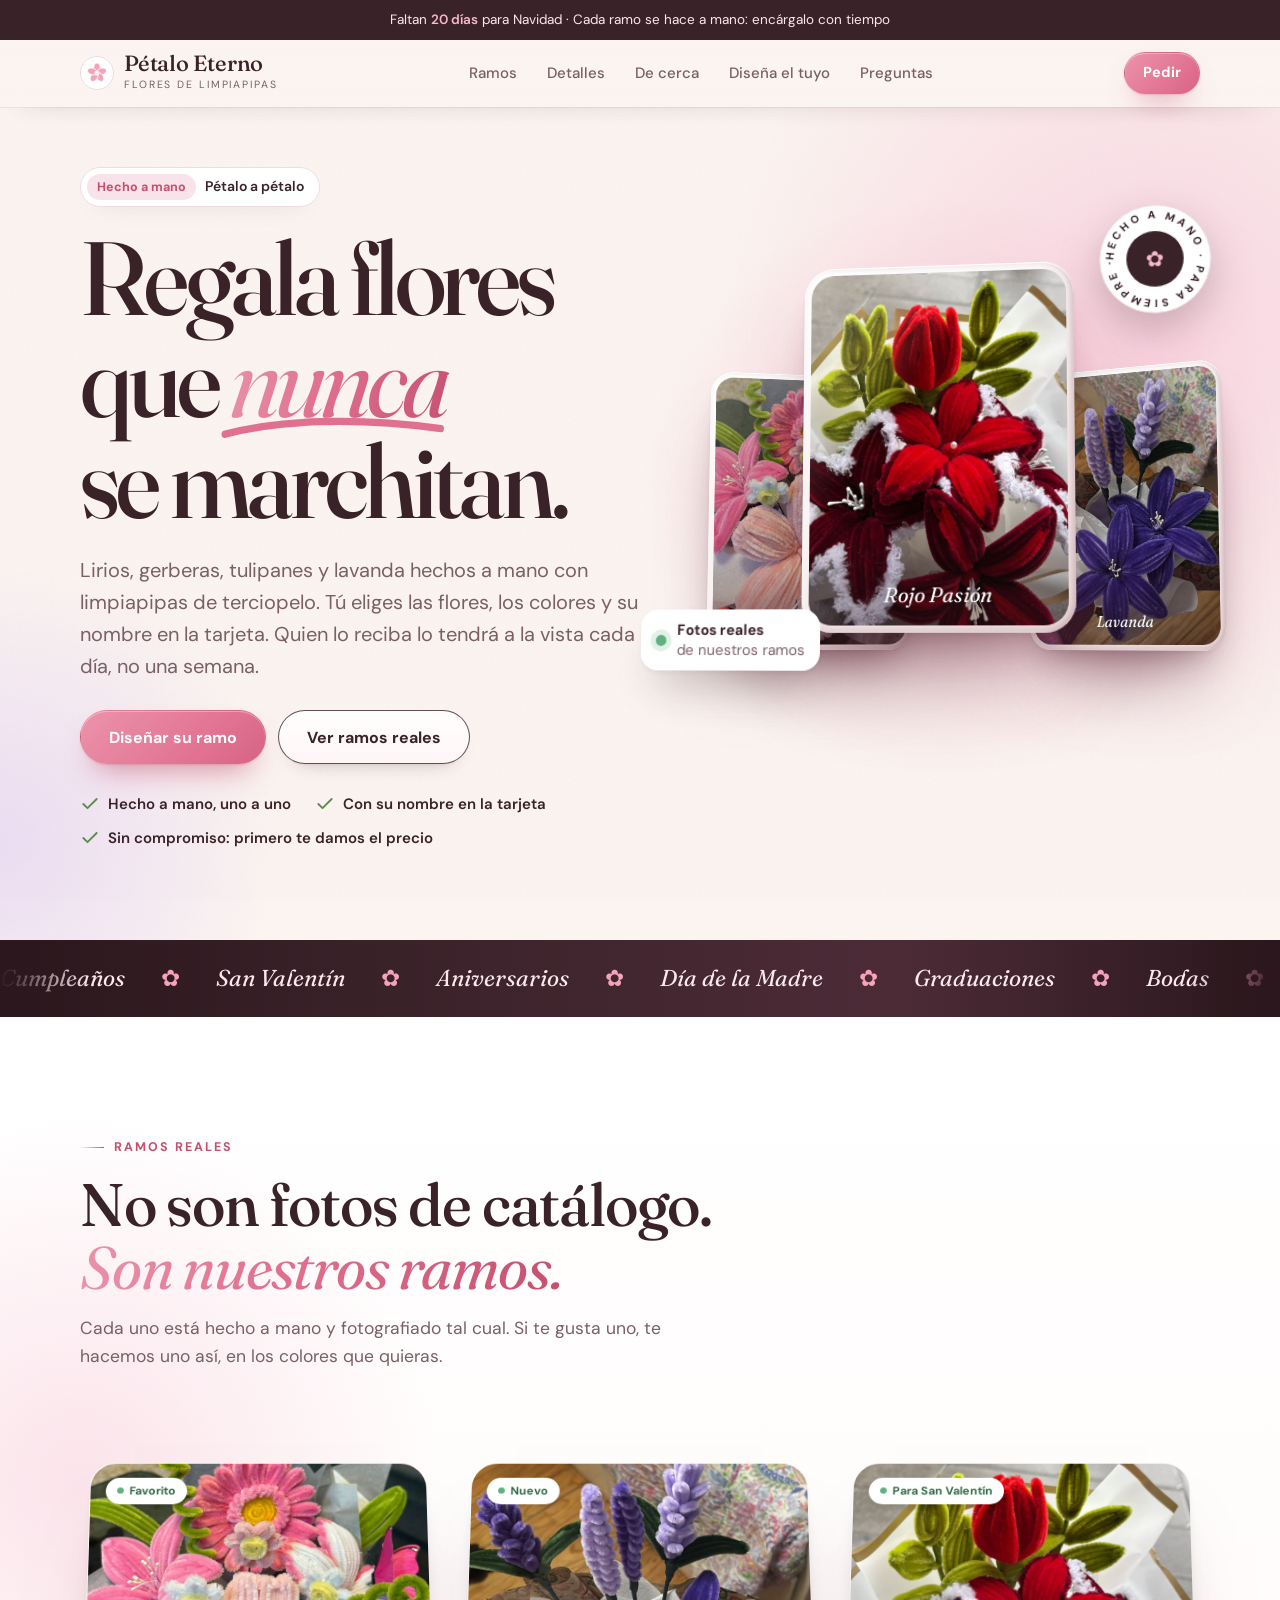
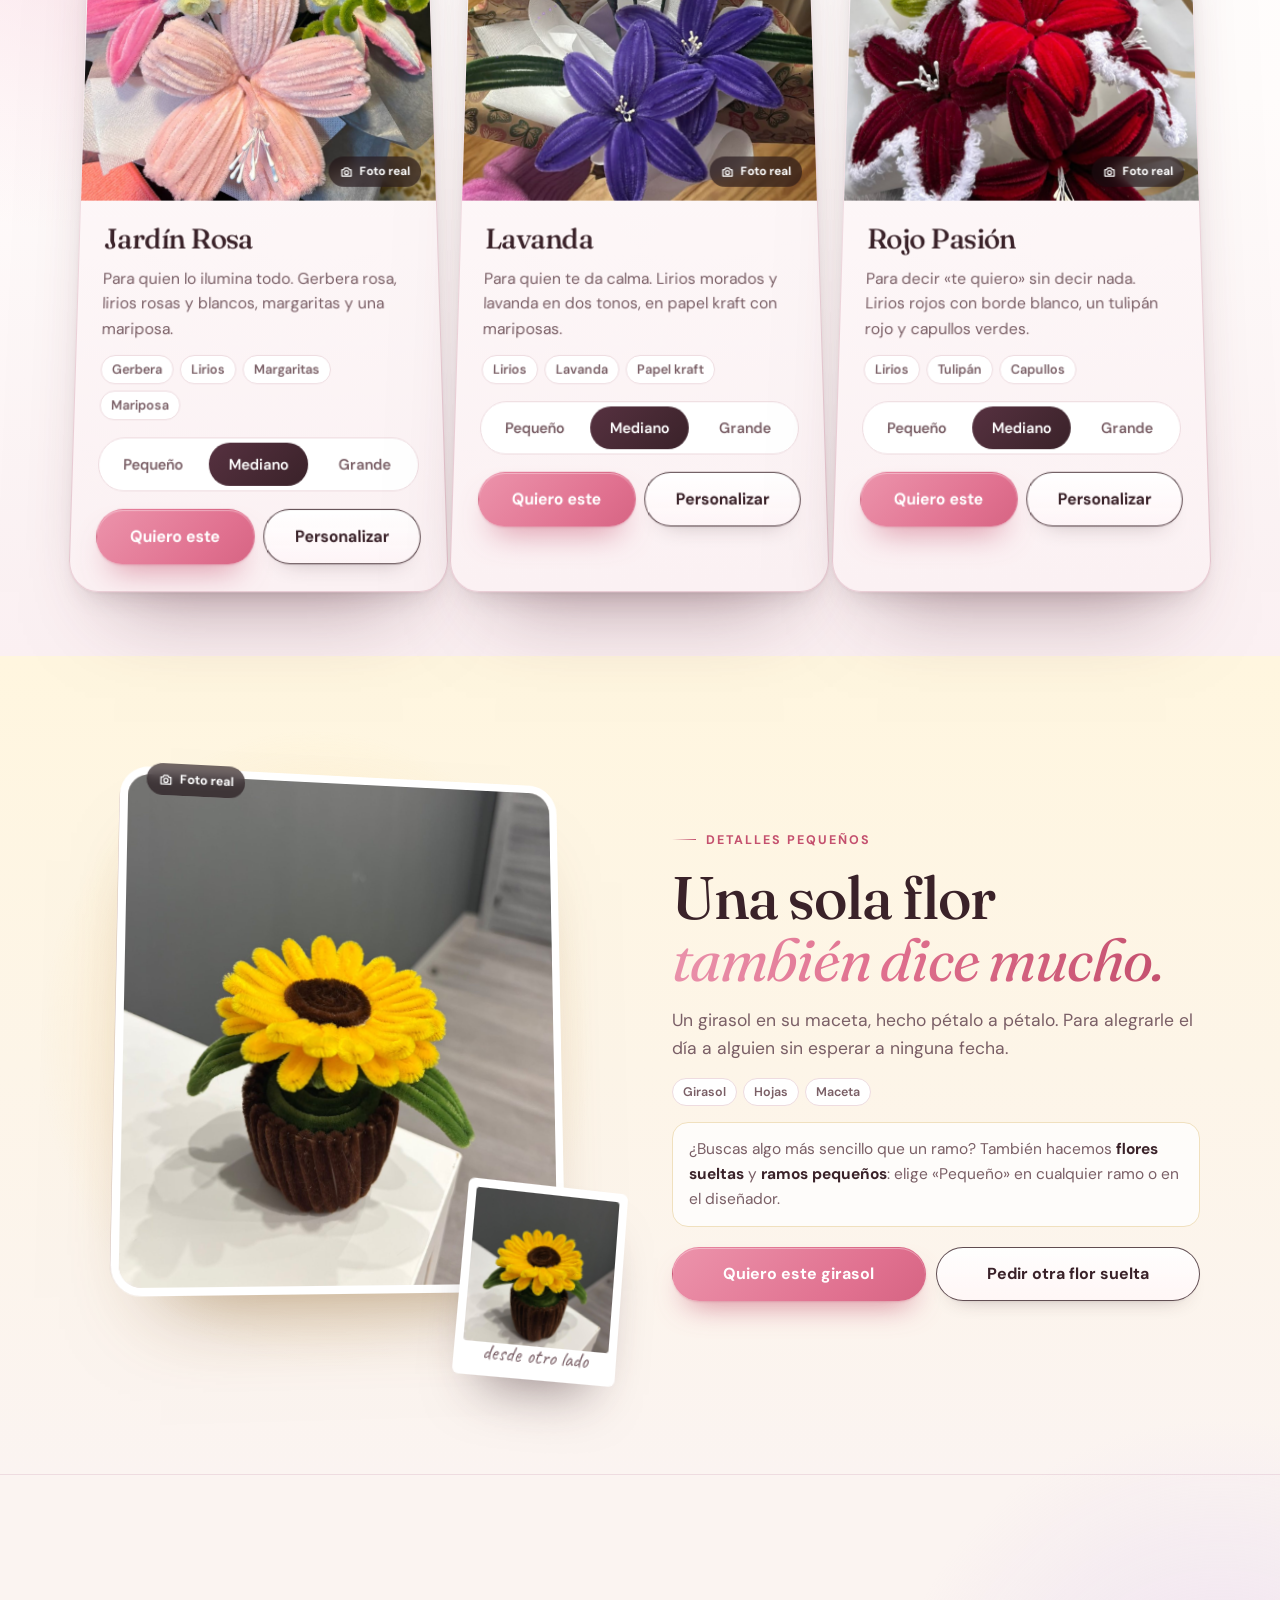
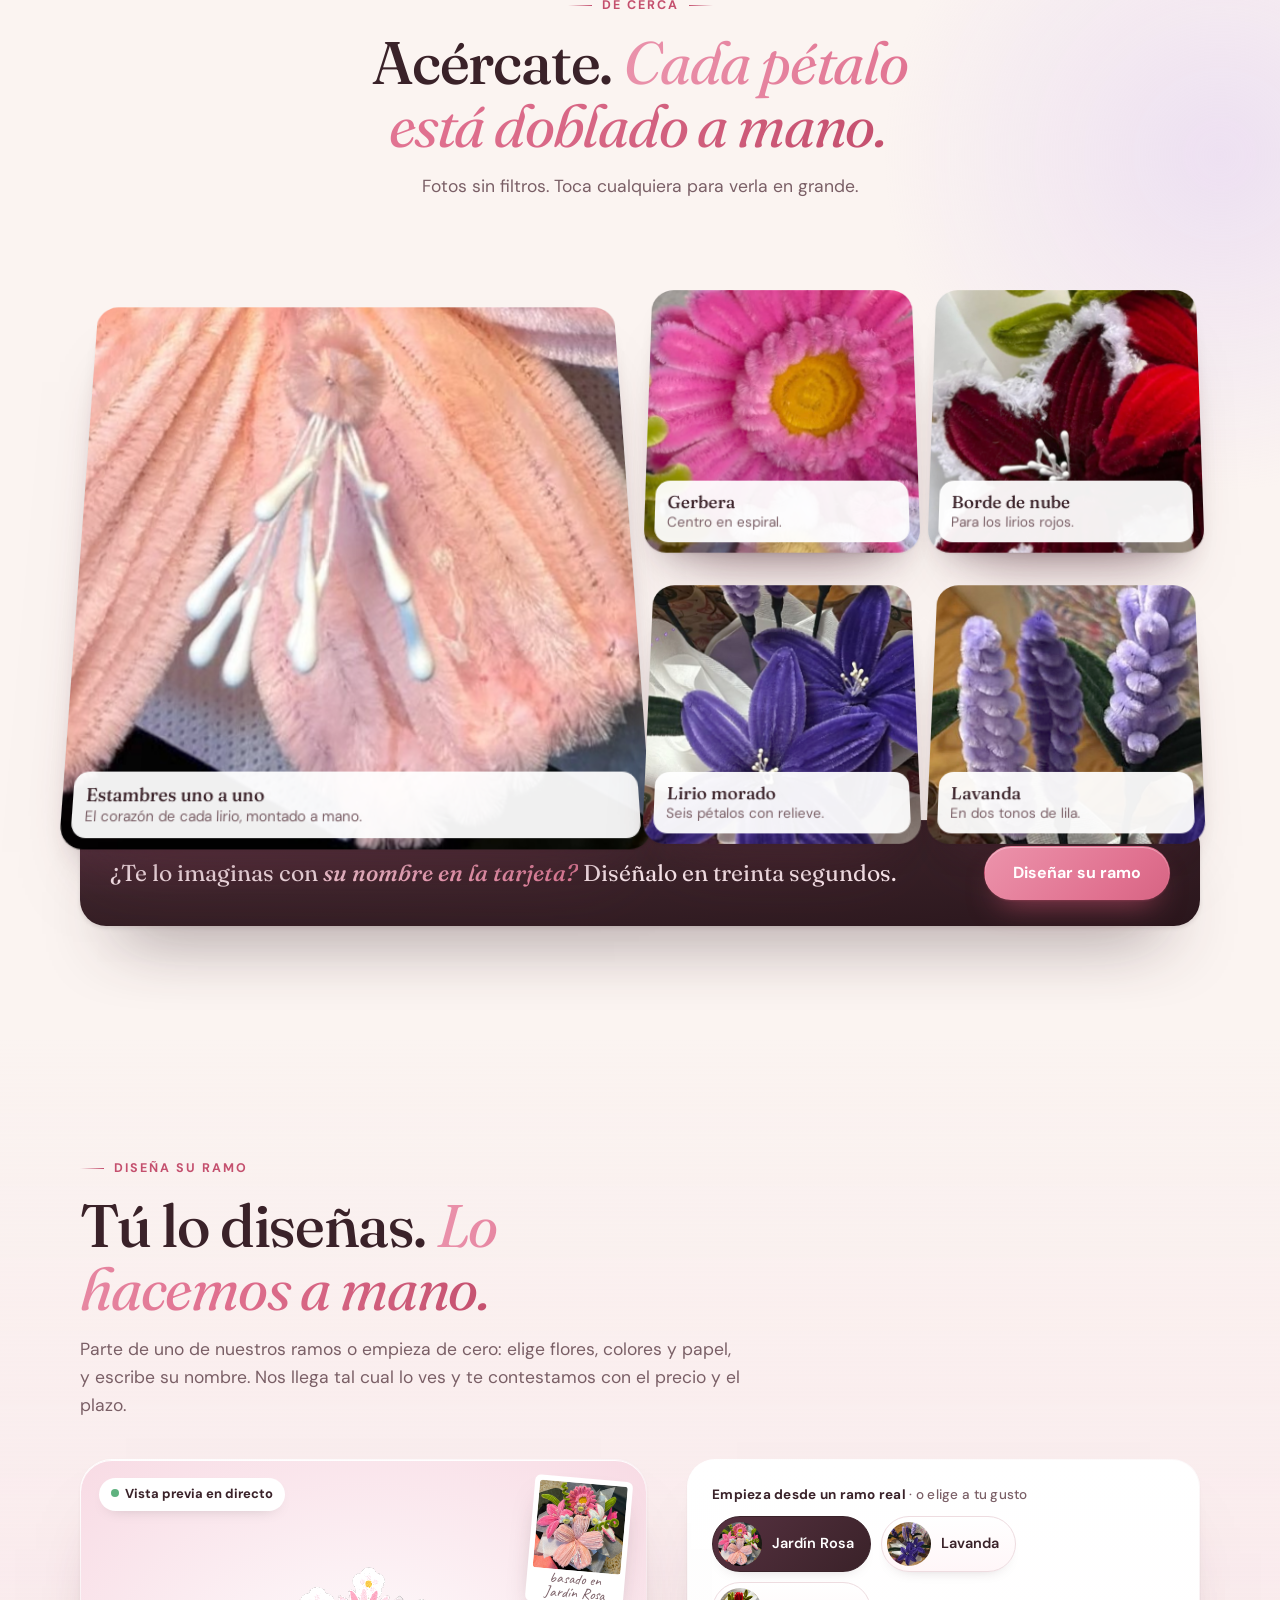
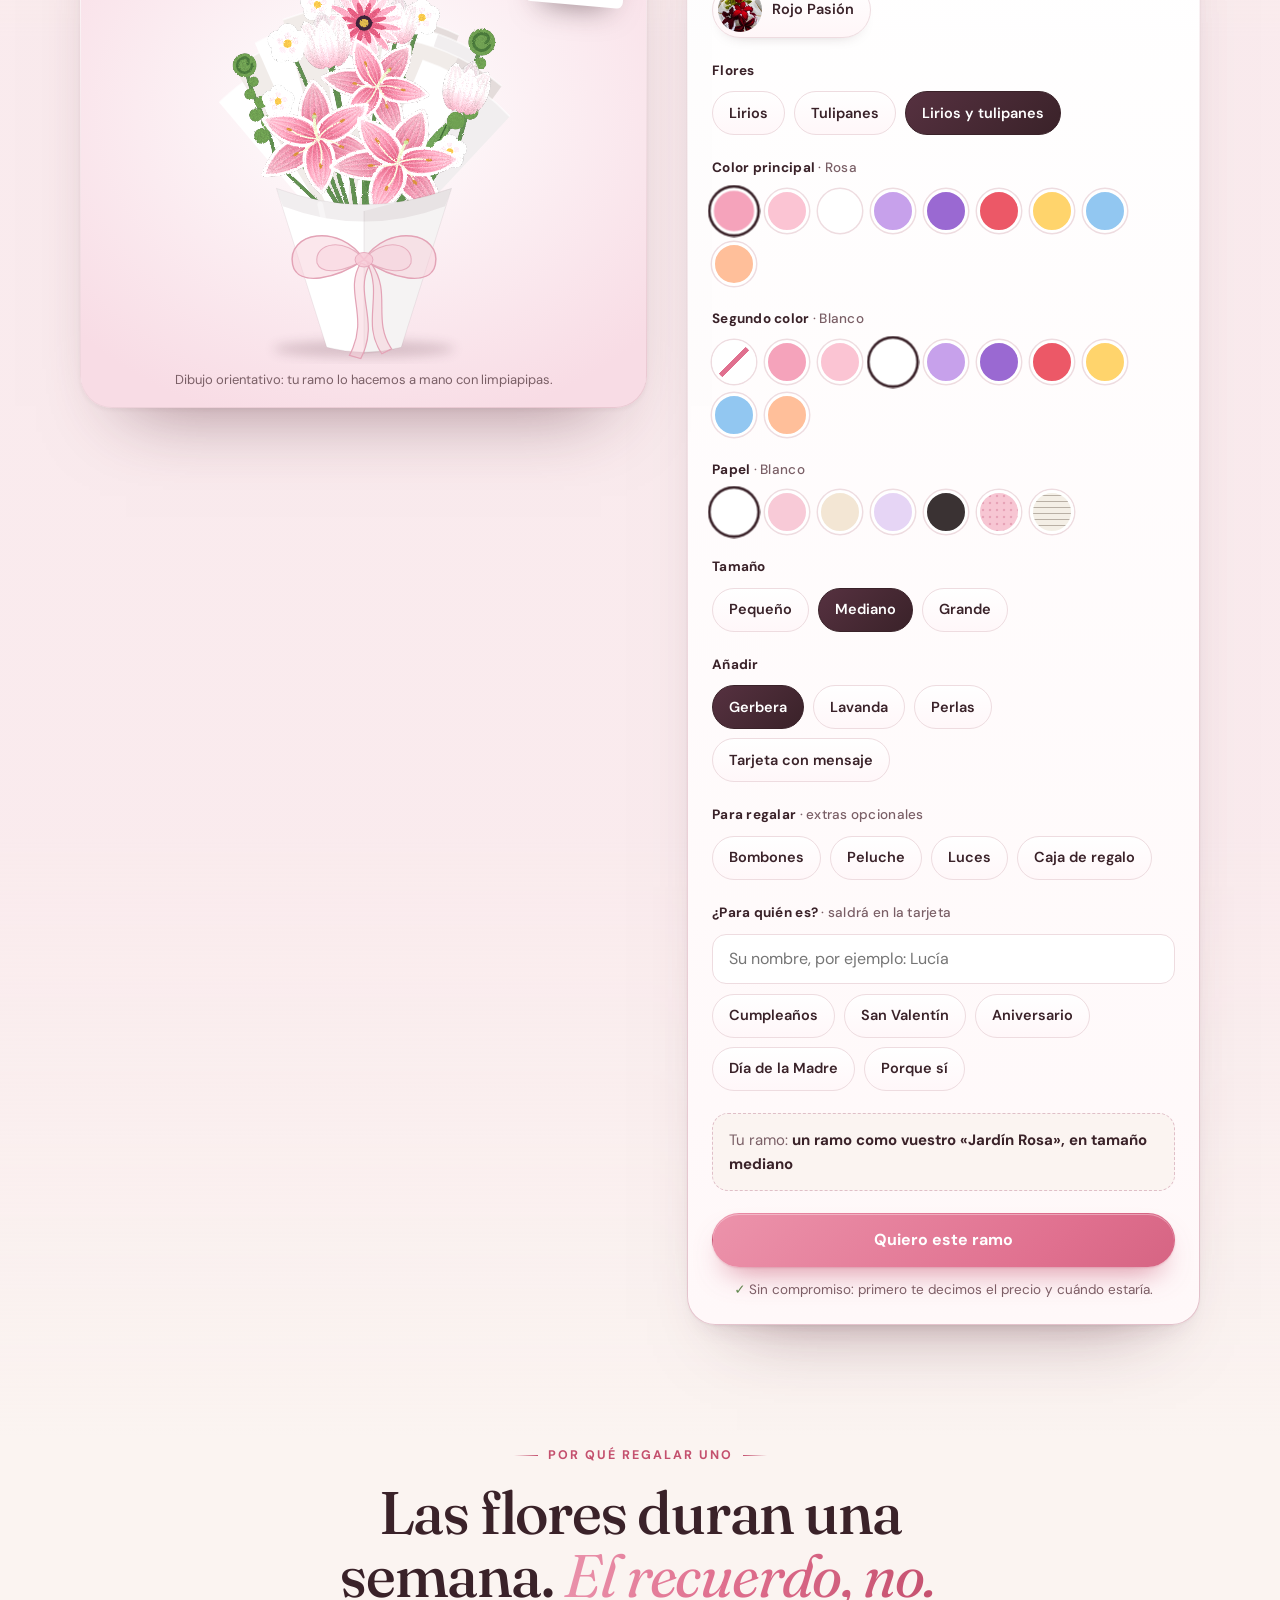
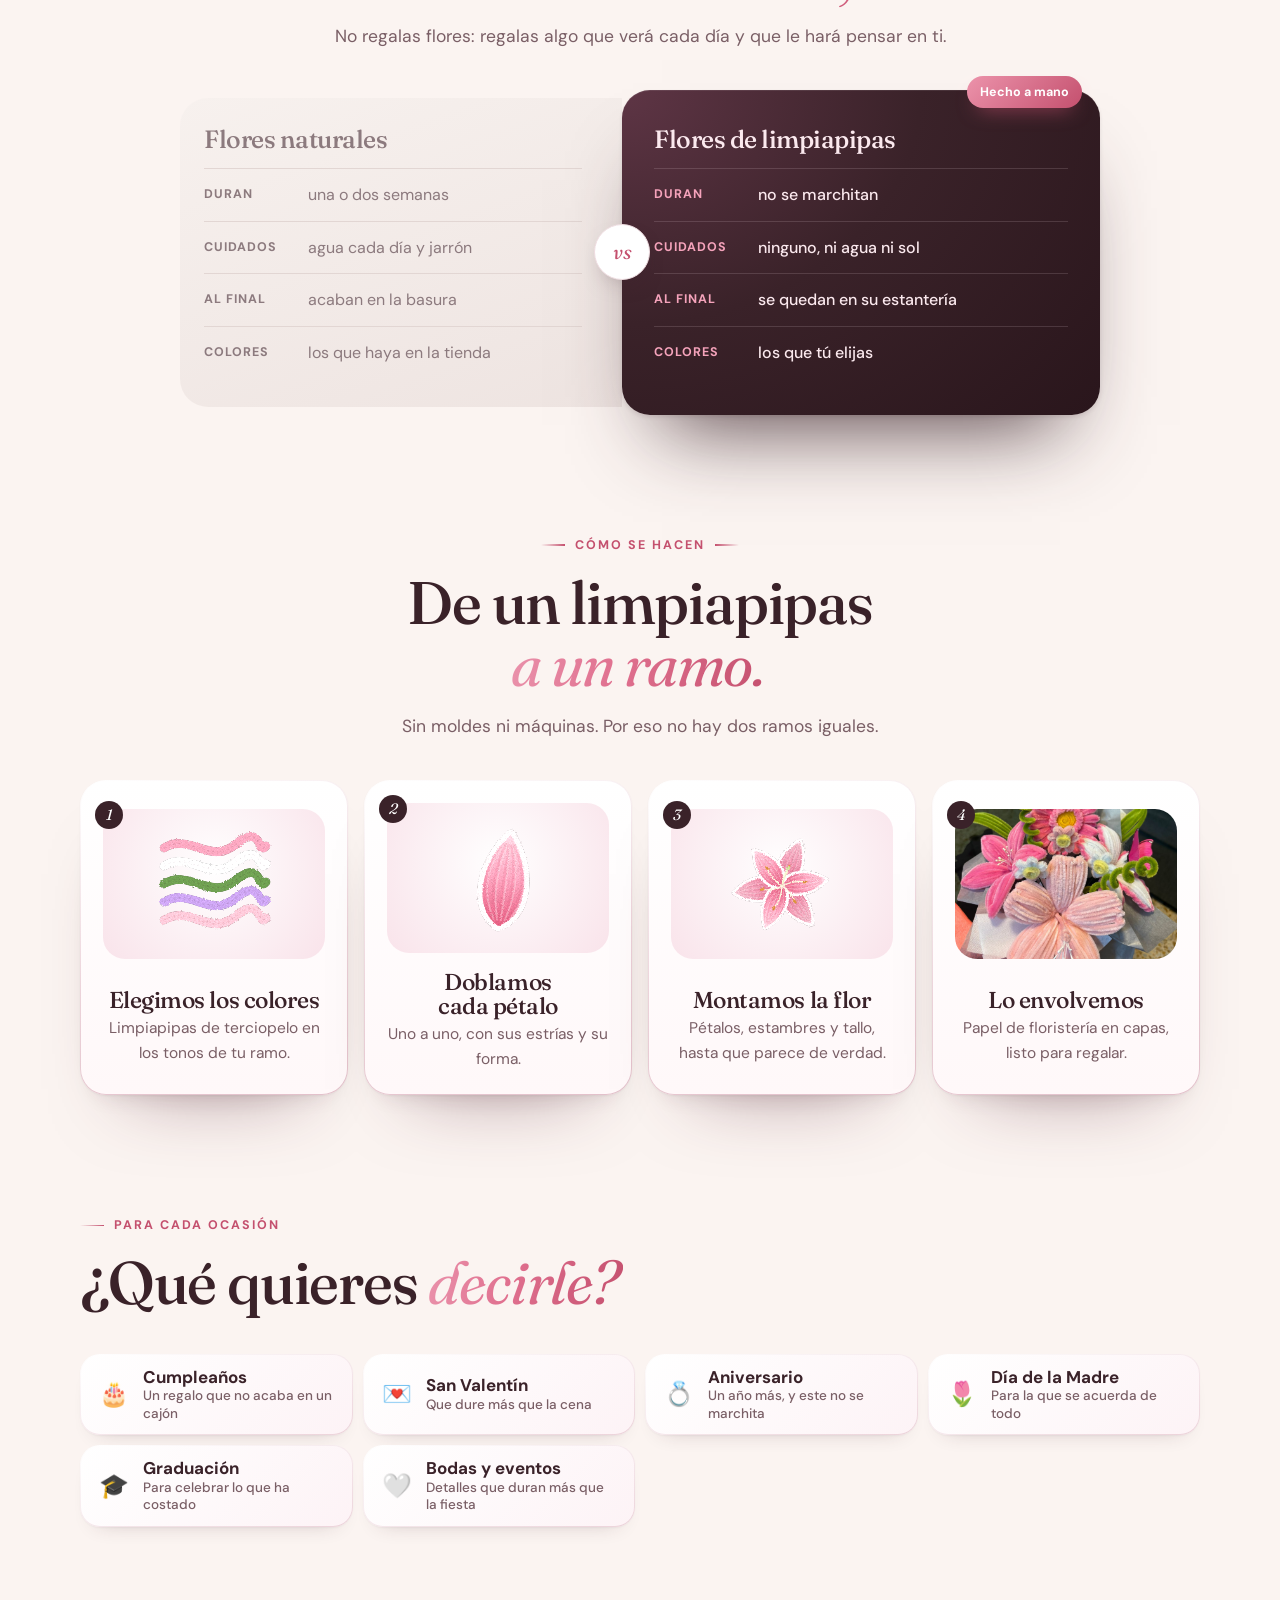
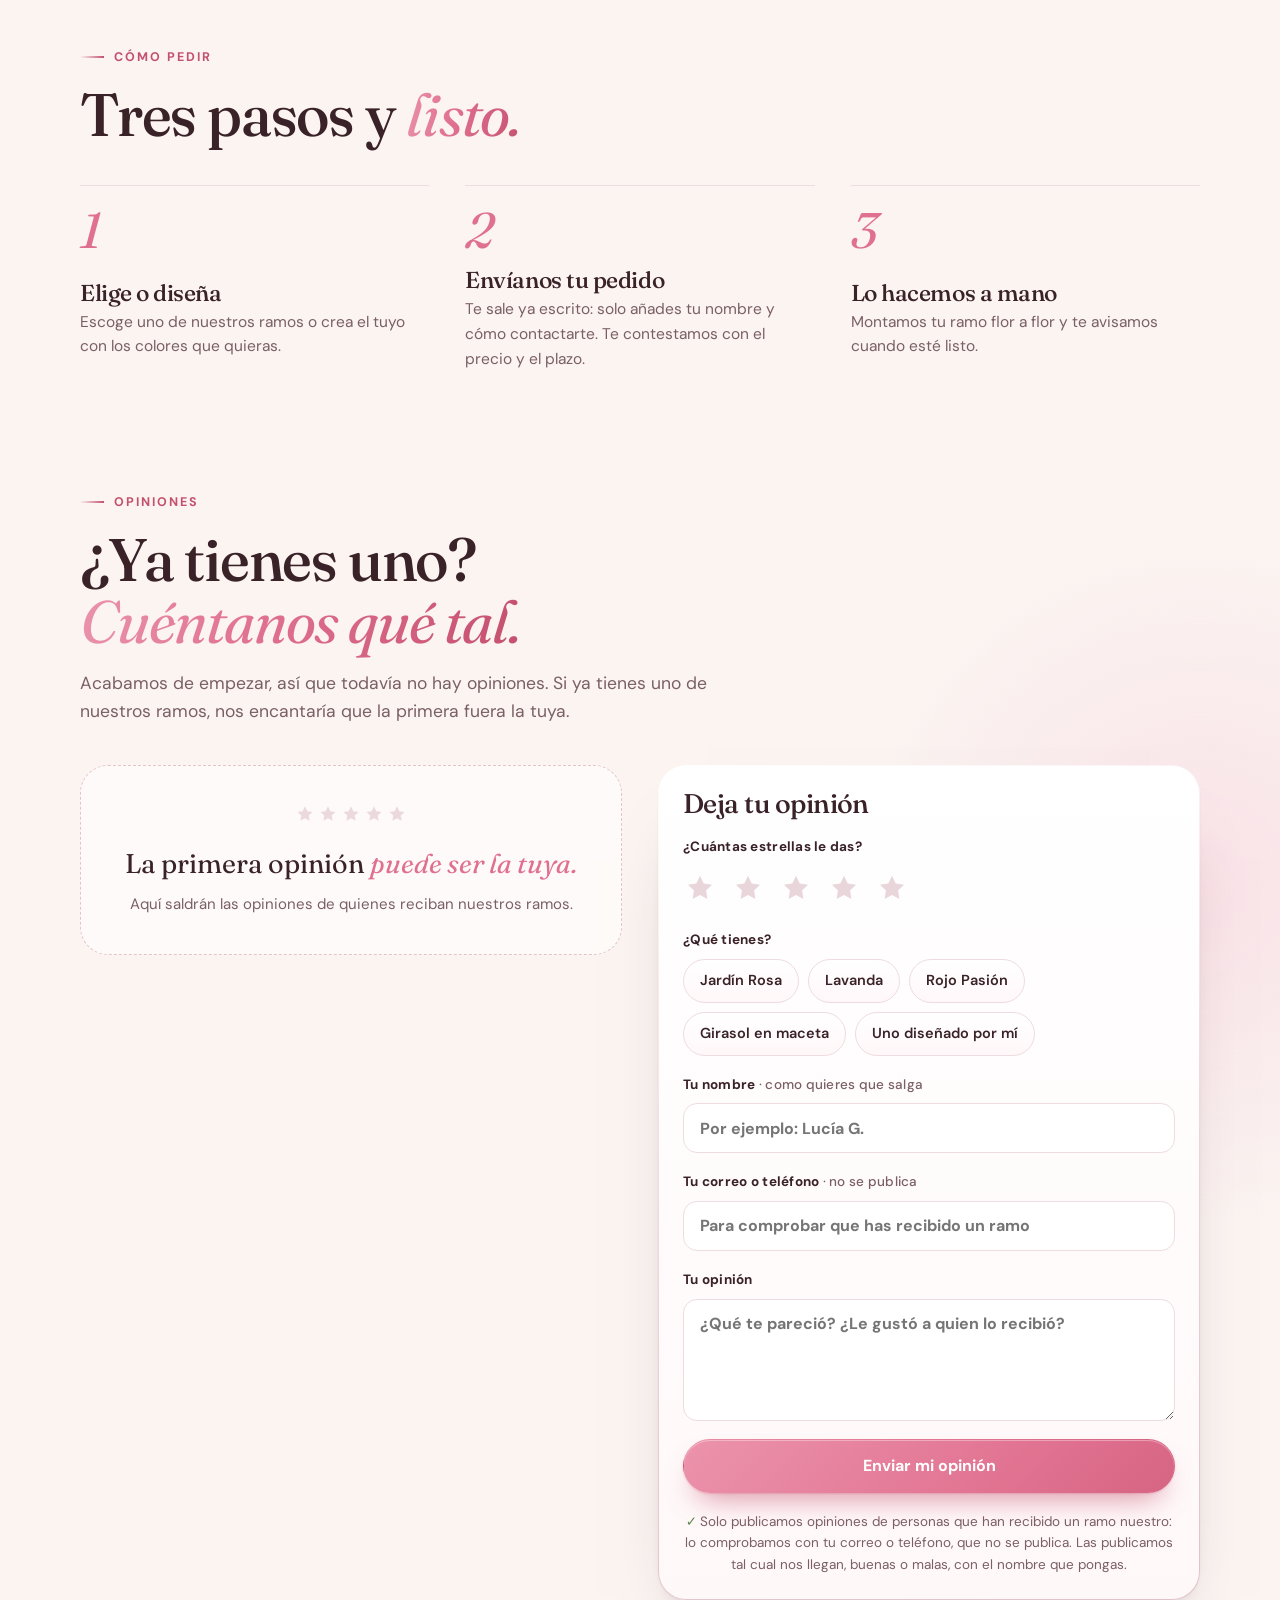
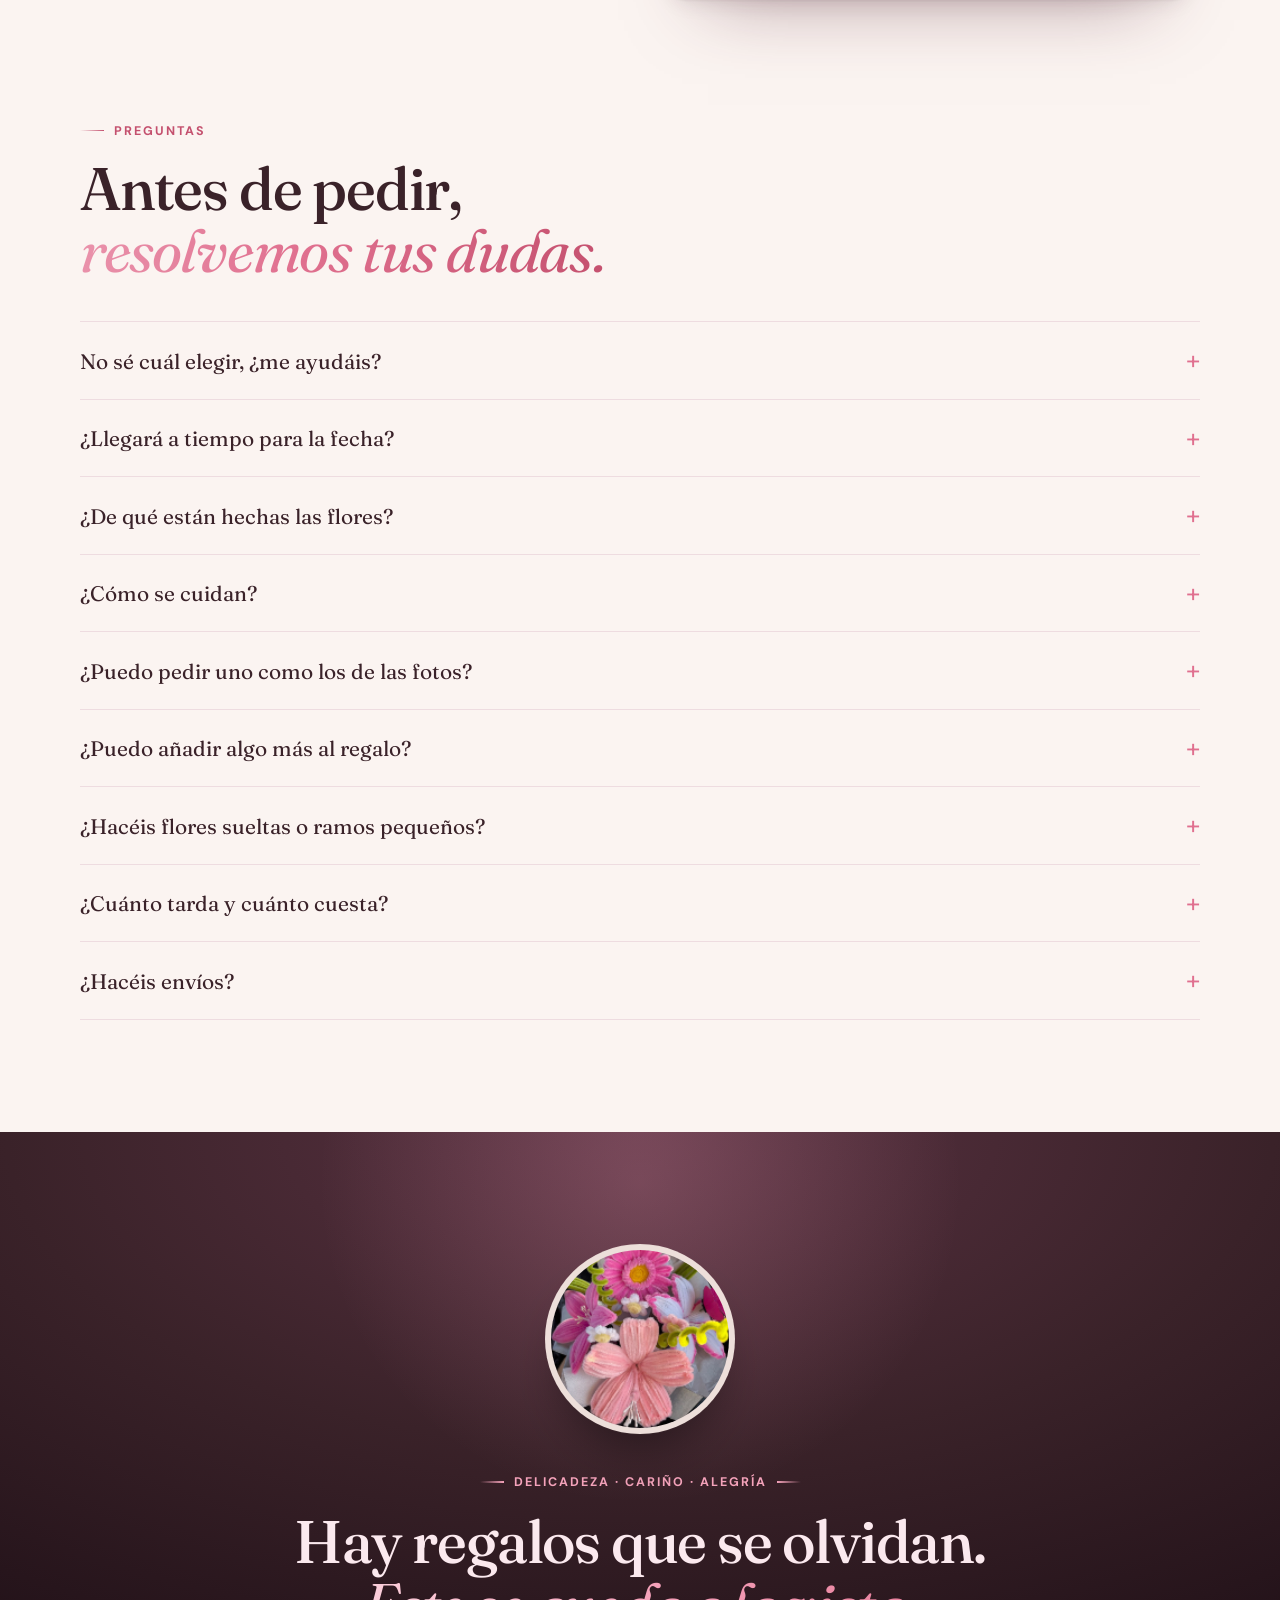
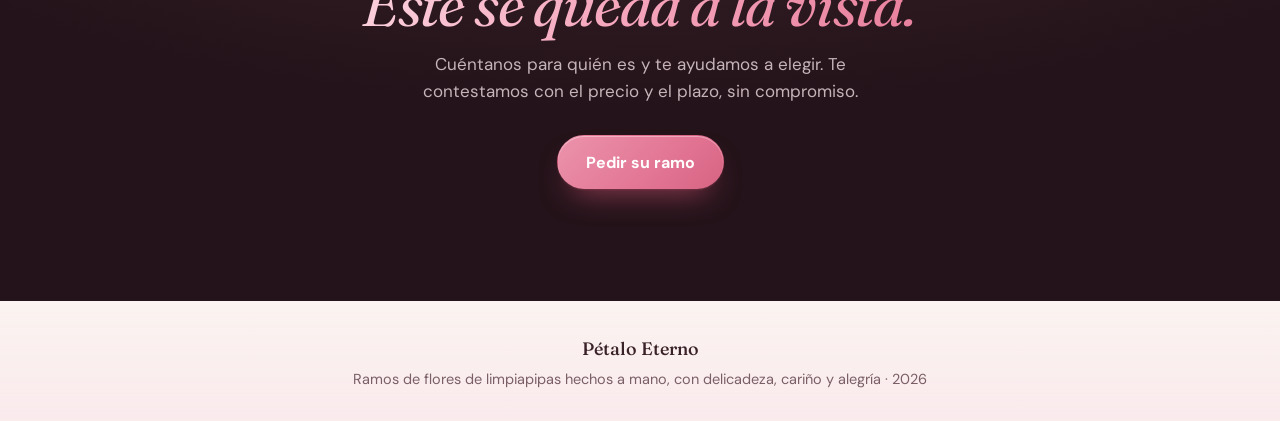
==== flores/index.html @ b020729d "Flores: portada con tres fotos en 3D (como los móviles de AutoWeb, con fotos) y acabado con degradad" ====
<!DOCTYPE html>
<html lang="es">
<head>
    <meta charset="UTF-8">
    <meta name="viewport" content="width=device-width, initial-scale=1, viewport-fit=cover">
    <title>Pétalo Eterno · Ramos de limpiapipas que no se marchitan</title>
    <meta name="description" content="Regala un ramo hecho a mano con limpiapipas: no se marchita, no necesita agua y lleva su nombre en la tarjeta. Diséñalo y pídelo desde aquí, sin compromiso.">
    <meta name="theme-color" content="#FBF4F1">
    <meta property="og:title" content="Regala flores que nunca se marchitan">
    <meta property="og:description" content="Ramos de limpiapipas hechos a mano, con su nombre en la tarjeta. Diséñalo y pídelo desde aquí.">
    <meta property="og:image" content="https://jlopedigital.vercel.app/flores/img/rojo.jpg">
    <meta property="og:type" content="website">
    <meta name="robots" content="noindex">
    <link rel="preconnect" href="https://fonts.googleapis.com">
    <link rel="preconnect" href="https://fonts.gstatic.com" crossorigin>
    <link href="https://fonts.googleapis.com/css2?family=Fraunces:ital,opsz,wght@0,9..144,400;0,9..144,500;0,9..144,600;1,9..144,400;1,9..144,500&family=DM+Sans:wght@400;500;600;700&family=Caveat:wght@500;600&display=swap" rel="stylesheet">
    <style>
        :root { --bg: #FBF4F1; --paper: #FFFFFF; --ink: #3A2229; --soft: #7A5F66; --line: #EEDCE0; --rose: #E0708F; --rose-d: #C4506E; --blush: #F9E3EA; --sage: #5E8A4E; --serif: 'Fraunces', Georgia, serif; --sans: 'DM Sans', system-ui, sans-serif; --hand: 'Caveat', cursive; --ease: cubic-bezier(0.22, 1, 0.36, 1); }
        * { box-sizing: border-box; margin: 0; padding: 0; }
        html { scroll-behavior: smooth; -webkit-text-size-adjust: 100%; }
        body { background: var(--bg); color: var(--ink); font-family: var(--sans); font-size: 17px; line-height: 1.6; -webkit-font-smoothing: antialiased; -webkit-tap-highlight-color: transparent; overflow-x: hidden; padding-bottom: 84px; }
        body::before { content: ""; position: fixed; inset: 0; z-index: -1; pointer-events: none; opacity: .5; background-image: url("data:image/svg+xml,%3Csvg xmlns='http://www.w3.org/2000/svg' width='180' height='180'%3E%3Cfilter id='n'%3E%3CfeTurbulence type='fractalNoise' baseFrequency='.85' numOctaves='2' stitchTiles='stitch'/%3E%3CfeColorMatrix values='0 0 0 0 .55 0 0 0 0 .35 0 0 0 0 .4 0 0 0 .06 0'/%3E%3C/filter%3E%3Crect width='100%25' height='100%25' filter='url(%23n)'/%3E%3C/svg%3E"); }
        a { color: inherit; text-decoration: none; }
        button { font: inherit; color: inherit; cursor: pointer; background: none; border: 0; }
        img, svg { display: block; max-width: 100%; }
        .wrap { max-width: 1160px; margin: 0 auto; padding: 0 20px; }
        h1, h2, h3 { font-family: var(--serif); font-weight: 500; line-height: 1.04; letter-spacing: -0.02em; text-wrap: balance; }
        h2 { font-size: clamp(36px, 7vw, 60px); }
        em { font-style: italic; color: var(--rose); font-weight: 400; }
        .kicker { display: inline-flex; align-items: center; gap: 10px; font-size: 12.5px; font-weight: 700; letter-spacing: 0.16em; text-transform: uppercase; color: var(--rose-d); margin-bottom: 16px; }
        .kicker::before { content: ""; width: 24px; height: 1.5px; background: currentColor; }
        :focus-visible { outline: 2px solid var(--rose); outline-offset: 3px; border-radius: 8px; }

        .btn { display: inline-flex; align-items: center; justify-content: center; gap: 10px; min-height: 54px; padding: 0 28px; border-radius: 999px; font-weight: 700; font-size: 16px; border: 1.5px solid transparent; transition: background-color .25s ease, color .25s ease, transform .15s ease, box-shadow .25s ease; }
        .btn:active { transform: scale(0.97); }
        .btn-rose { background: var(--rose); color: #fff; box-shadow: 0 16px 32px -16px rgba(196,80,110,.75), inset 0 1px 0 rgba(255,255,255,.25); }
        .btn-line { border-color: rgba(58,34,41,.8); }
        .btn svg { width: 20px; height: 20px; }
        @media (hover: hover) { .btn-rose:hover { background: var(--rose-d); } .btn-line:hover { background: var(--ink); color: var(--bg); } }
        .rv { opacity: 0; transform: translateY(26px); transition: opacity 1s var(--ease), transform 1s var(--ease); }
        .rv.in { opacity: 1; transform: none; }
        .foto { position: relative; overflow: hidden; background: #EADAD5; }
        .foto img { width: 100%; height: 100%; object-fit: cover; }
        .zoom { cursor: zoom-in; }

        .cinta { background: var(--ink); color: #FBE9EE; font-size: 13.5px; text-align: center; padding: 9px 16px; }
        .cinta b { color: #F7B9CB; font-weight: 600; }

        /* Cabecera */
        .top { position: sticky; top: 0; z-index: 40; background: rgba(251,244,241,.86); backdrop-filter: blur(14px); -webkit-backdrop-filter: blur(14px); border-bottom: 1px solid var(--line); }
        .top .wrap { display: flex; align-items: center; justify-content: space-between; height: 66px; }
        .logo { display: flex; align-items: center; gap: 10px; }
        .logo i { width: 34px; height: 34px; border-radius: 50%; background: #fff; border: 1px solid var(--line); display: grid; place-items: center; }
        .logo i svg { width: 22px; height: 22px; }
        .logo b { font-family: var(--serif); font-weight: 500; font-size: 22px; letter-spacing: -0.01em; line-height: 1; display: block; }
        .logo small { display: block; font-size: 10.5px; letter-spacing: .18em; text-transform: uppercase; color: var(--soft); margin-top: 3px; }
        .nav { display: none; gap: 30px; font-size: 15px; font-weight: 500; color: var(--soft); }
        .nav a { position: relative; transition: color .2s ease; }
        .nav a::after { content: ""; position: absolute; left: 0; right: 0; bottom: -5px; height: 1.5px; background: var(--rose); transform: scaleX(0); transition: transform .35s var(--ease); }
        @media (hover: hover) { .nav a:hover { color: var(--ink); } .nav a:hover::after { transform: scaleX(1); } }
        .top .btn { min-height: 42px; padding: 0 18px; font-size: 14.5px; }

        /* Portada */
        .hero { position: relative; overflow: hidden; padding: 36px 0 70px; }
        .hero::before { content: ""; position: absolute; width: 900px; height: 900px; right: -320px; top: -220px; border-radius: 50%; background: radial-gradient(circle, #F8D3DF 0%, rgba(248,211,223,.45) 38%, transparent 68%); pointer-events: none; }
        .hero::after { content: ""; position: absolute; width: 600px; height: 600px; left: -300px; bottom: -200px; border-radius: 50%; background: radial-gradient(circle, rgba(221,201,243,.55) 0%, transparent 65%); pointer-events: none; }
        .hero .wrap { position: relative; z-index: 2; display: grid; gap: 40px; }
        .pill { display: inline-flex; align-items: center; gap: 9px; font-size: 14px; font-weight: 600; background: #fff; border: 1px solid var(--line); border-radius: 999px; padding: 6px 15px 6px 6px; margin-bottom: 20px; box-shadow: 0 10px 24px -18px rgba(58,34,41,.4); }
        .pill b { background: var(--blush); color: var(--rose-d); border-radius: 999px; padding: 3px 10px; font-size: 12.5px; }
        .hero h1 { font-size: clamp(52px, 13vw, 104px); letter-spacing: -0.04em; line-height: .98; }
        .subraya { position: relative; display: inline-block; }
        .subraya svg { position: absolute; left: -4%; width: 108%; bottom: -.12em; height: .28em; overflow: visible; }
        .subraya path { stroke-dasharray: 400; stroke-dashoffset: 400; animation: traza 1.4s var(--ease) .6s forwards; }
        @keyframes traza { to { stroke-dashoffset: 0; } }
        .hero p.lead { font-size: clamp(17px, 2.4vw, 20px); color: var(--soft); max-width: 30em; margin: 22px 0 28px; }
        .hero .cta { display: flex; flex-wrap: wrap; gap: 12px; }
        .ventajas { list-style: none; display: flex; flex-wrap: wrap; gap: 10px 24px; margin-top: 28px; font-size: 15px; font-weight: 600; }
        .ventajas li { display: flex; align-items: center; gap: 8px; }
        .ventajas svg { width: 20px; height: 20px; color: var(--sage); }

        .marco { position: relative; max-width: 520px; width: 100%; margin: 0 auto; padding: 0 8px 40px; }
        .arco { border-radius: 260px 260px 30px 30px; aspect-ratio: 4 / 4.6; box-shadow: 0 50px 80px -50px rgba(90,40,55,.6); border: 8px solid #fff; }
        .arco img { object-position: 50% 42%; animation: acerca 16s ease-out forwards; }
        @keyframes acerca { from { transform: scale(1.1); } to { transform: scale(1); } }
        .polaroid { position: absolute; right: -6px; bottom: 0; width: 42%; background: #fff; padding: 8px 8px 30px; border-radius: 6px; transform: translateZ(var(--z, 0px)) rotate(6deg); box-shadow: 0 30px 50px -26px rgba(58,34,41,.55); animation: flota 6s ease-in-out infinite; }
        .polaroid .foto { aspect-ratio: 1; border-radius: 3px; }
        .polaroid span { position: absolute; left: 0; right: 0; bottom: 5px; text-align: center; font-family: var(--hand); font-size: 20px; color: var(--soft); }
        @keyframes flota { 0%, 100% { transform: translateZ(var(--z, 0px)) rotate(6deg) translateY(0); } 50% { transform: translateZ(var(--z, 0px)) rotate(5deg) translateY(-8px); } }
        .sello { position: absolute; left: -4px; top: 6%; z-index: 5; width: 104px; height: 104px; animation: gira 24s linear infinite; }
        .sello-c { position: absolute; left: -4px; top: 6%; z-index: 6; width: 104px; height: 104px; display: grid; place-items: center; pointer-events: none; }
        .sello-c span { width: 52px; height: 52px; border-radius: 50%; background: var(--ink); color: #F7B9CB; display: grid; place-items: center; font-size: 20px; }
        @keyframes gira { from { transform: translateZ(var(--z, 0px)) rotate(0deg); } to { transform: translateZ(var(--z, 0px)) rotate(360deg); } }
        .real { position: absolute; left: 6%; bottom: 52px; z-index: 6; background: #fff; border-radius: 16px; padding: 10px 14px; display: flex; gap: 10px; align-items: center; font-size: 13.5px; line-height: 1.3; box-shadow: 0 18px 36px -20px rgba(58,34,41,.5); }
        .real i { width: 10px; height: 10px; border-radius: 50%; background: #5FB27F; flex-shrink: 0; box-shadow: 0 0 0 5px rgba(95,178,127,.18); }
        .real b { display: block; font-weight: 700; }
        .real span { color: var(--soft); }
        .nota { display: none; position: absolute; z-index: 6; font-family: var(--hand); font-size: 25px; line-height: 1; color: var(--rose-d); white-space: nowrap; }
        .nota svg { position: absolute; width: 70px; height: 50px; overflow: visible; }
        .petalo { position: absolute; top: 0; width: 13px; height: 18px; border-radius: 60% 60% 60% 0; background: #F5A3BB; opacity: 0; animation: cae linear infinite; z-index: 1; pointer-events: none; }
        @keyframes cae { 0% { transform: translate(0, -30px) rotate(0); opacity: 0; } 12% { opacity: .8; } 100% { transform: translate(70px, 640px) rotate(320deg); opacity: 0; } }

        section { padding: 80px 0; position: relative; }
        .head { max-width: 660px; margin-bottom: 40px; }
        .head p { color: var(--soft); margin-top: 16px; font-size: 17.5px; }
        .center { text-align: center; margin-left: auto; margin-right: auto; }
        .center .kicker::after { content: ""; width: 24px; height: 1.5px; background: currentColor; }

        .franja { background: var(--ink); color: #FBE9EE; padding: 20px 0; overflow: hidden; white-space: nowrap; }
        .franja div { display: inline-flex; gap: 36px; animation: corre 36s linear infinite; font-family: var(--serif); font-style: italic; font-size: 23px; }
        .franja span::after { content: "✿"; margin-left: 36px; color: #F5A3BB; font-style: normal; }
        @keyframes corre { to { transform: translateX(-50%); } }

        /* Catálogo */
        .cat { background: var(--paper); border-top: 1px solid var(--line); border-bottom: 1px solid var(--line); }
        .ramos { display: grid; gap: 22px; }
        .card { border: 1px solid var(--line); border-radius: 28px; overflow: hidden; background: var(--bg); display: grid; grid-template-rows: auto 1fr; box-shadow: 0 24px 50px -40px rgba(58,34,41,.5); transition: transform .5s var(--ease), box-shadow .5s var(--ease); }
        @media (hover: hover) { .card:hover { transform: translateY(-6px); box-shadow: 0 34px 60px -40px rgba(58,34,41,.6); } }
        .card .foto { aspect-ratio: 1 / 1.02; }
        .card .foto img { transition: transform 1.2s var(--ease), opacity .6s ease; }
        .card .foto .b { position: absolute; inset: 0; opacity: 0; }
        @media (hover: hover) { .card:hover .foto img { transform: scale(1.05); } .card:hover .foto .b { opacity: 1; } }
        .card .dib { aspect-ratio: 1 / 1.02; background: radial-gradient(85% 70% at 50% 42%, #fff, #F8DCE5); padding: 14px 40px 0; }
        .card .dib svg { width: 100%; height: 100%; }
        .card .tag { position: absolute; left: 16px; top: 16px; z-index: 2; font-size: 12.5px; font-weight: 700; background: #fff; border-radius: 999px; padding: 5px 12px; color: var(--rose-d); box-shadow: 0 6px 16px -10px rgba(0,0,0,.3); }
        .card .tag.ok { color: #2F6B45; }
        .card .tag.ok::before { content: ""; display: inline-block; width: 7px; height: 7px; border-radius: 50%; background: #5FB27F; margin-right: 6px; vertical-align: 1px; }
        .card .in { padding: 24px; display: grid; gap: 12px; align-content: start; }
        .card h3 { font-size: 28px; }
        .card p { color: var(--soft); font-size: 15.5px; }
        .lleva { display: flex; flex-wrap: wrap; gap: 6px; }
        .lleva span { font-size: 12.5px; font-weight: 600; color: var(--soft); background: #fff; border: 1px solid var(--line); border-radius: 999px; padding: 3px 10px; }
        .tams { display: flex; gap: 6px; background: #fff; border: 1px solid var(--line); border-radius: 999px; padding: 4px; margin-top: 4px; }
        .tams button { flex: 1; white-space: nowrap; min-height: 40px; border-radius: 999px; font-weight: 600; font-size: 14px; color: var(--soft); transition: background-color .25s ease, color .25s ease; }
        .tams button[aria-pressed="true"] { background: var(--ink); color: #fff; }
        .card .btn { width: 100%; margin-top: 4px; align-self: end; }

        .card .foto .real-t { position: absolute; right: 14px; bottom: 14px; z-index: 2; display: inline-flex; align-items: center; gap: 6px; font-size: 12px; font-weight: 700; color: #fff; background: rgba(28,14,18,.62); backdrop-filter: blur(6px); -webkit-backdrop-filter: blur(6px); border-radius: 999px; padding: 6px 11px; }
        .card .foto .real-t svg { width: 14px; height: 14px; }
        .card .acc { display: grid; grid-template-columns: 1fr 1fr; gap: 8px; margin-top: 4px; }
        .card .acc .btn { margin: 0; min-height: 50px; padding: 0 10px; font-size: 15px; white-space: nowrap; }
        .gancho { margin-top: 28px; background: var(--ink); color: #FBE9EE; border-radius: 26px; padding: 24px; display: grid; gap: 16px; align-items: center; box-shadow: 0 30px 60px -40px rgba(58,34,41,.8); }
        .gancho p { font-family: var(--serif); font-size: 23px; line-height: 1.25; }
        .gancho b { color: #F5A3BB; font-weight: 500; font-style: italic; }
        .reales { display: flex; gap: 10px; flex-wrap: wrap; }
        .reales button { display: flex; align-items: center; gap: 10px; min-height: 56px; padding: 5px 16px 5px 5px; border-radius: 999px; border: 1.5px solid var(--line); background: #fff; font-weight: 600; font-size: 14.5px; transition: border-color .2s ease, background-color .2s ease, color .2s ease; }
        .reales button img { width: 44px; height: 44px; border-radius: 50%; object-fit: cover; }
        .reales button[aria-pressed="true"] { border-color: var(--ink); background: var(--ink); color: #fff; }
        .vista .desde { position: absolute; right: 18px; top: 18px; z-index: 2; width: 98px; background: #fff; padding: 5px 5px 34px; border-radius: 6px; transform: rotate(5deg); box-shadow: 0 16px 30px -16px rgba(58,34,41,.55); display: none; }
        .vista .desde.on { display: block; animation: abre .4s var(--ease); }
        .vista .desde img { width: 100%; aspect-ratio: 1; object-fit: cover; border-radius: 3px; }
        .vista .desde span { position: absolute; left: 0; right: 0; bottom: 4px; text-align: center; font-family: var(--hand); font-size: 15px; line-height: .95; color: var(--soft); }

        .versus { display: grid; gap: 14px; align-items: stretch; max-width: 920px; margin: 0 auto; position: relative; }
        .vcol { border-radius: 28px; padding: 28px 24px; position: relative; }
        .vcol h3 { font-size: 25px; margin-bottom: 16px; }
        .vcol ul { list-style: none; display: grid; }
        .vcol li { display: grid; grid-template-columns: 92px 1fr; gap: 12px; padding: 13px 0; border-top: 1px solid; font-size: 16px; }
        .vcol li span { font-size: 12.5px; font-weight: 700; letter-spacing: .08em; text-transform: uppercase; padding-top: 2px; }
        .nat { background: #F3ECE9; color: #8C7A7E; }
        .nat h3 { color: #8C7A7E; }
        .nat li { border-color: #E2D6D3; }
        .lim { background: var(--ink); color: #FBE9EE; box-shadow: 0 40px 70px -40px rgba(58,34,41,.8); }
        .lim li { border-color: rgba(251,233,238,.14); font-weight: 500; }
        .lim li span { color: #F5A3BB; }
        .sello-v { position: absolute; right: 18px; top: -14px; background: var(--rose); color: #fff; font-size: 12.5px; font-weight: 700; border-radius: 999px; padding: 6px 13px; box-shadow: 0 10px 20px -10px rgba(196,80,110,.8); }
        .vs { display: none; }

        /* De cerca */
        .cerca { display: grid; grid-template-columns: repeat(2, minmax(0, 1fr)); gap: 12px; }
        .cerca figure { position: relative; border-radius: 22px; overflow: hidden; aspect-ratio: 1; box-shadow: 0 24px 40px -34px rgba(58,34,41,.6); }
        .cerca figure img { width: 100%; height: 100%; object-fit: cover; transition: transform 1.2s var(--ease); }
        @media (hover: hover) { .cerca figure:hover img { transform: scale(1.07); } }
        .cerca figcaption { position: absolute; left: 10px; right: 10px; bottom: 10px; background: rgba(255,255,255,.94); border-radius: 14px; padding: 10px 12px; font-size: 13.5px; line-height: 1.3; color: var(--soft); }
        .cerca figcaption b { display: block; font-family: var(--serif); font-weight: 500; font-size: 17px; color: var(--ink); }
        .cerca .grande { grid-column: span 2; aspect-ratio: 1.6; }
        @media (max-width: 759px) { .cerca figure:not(.grande) figcaption { font-size: 0; padding: 7px 11px; left: 8px; right: auto; bottom: 8px; } .cerca figure:not(.grande) figcaption b { font-size: 15px; } }

        /* Por qué */
        .porque { display: grid; gap: 14px; }
        .razon { background: var(--paper); border: 1px solid var(--line); border-radius: 24px; padding: 26px; display: grid; grid-template-columns: 54px 1fr; gap: 18px; align-items: start; box-shadow: 0 20px 40px -34px rgba(58,34,41,.45); }
        .razon i { width: 54px; height: 54px; border-radius: 17px; background: var(--blush); color: var(--rose-d); display: grid; place-items: center; }
        .razon i svg { width: 26px; height: 26px; }
        .razon h3 { font-size: 24px; margin-bottom: 6px; }
        .razon p { color: var(--soft); font-size: 15.5px; }

        /* Proceso */
        .proceso { display: grid; gap: 16px; counter-reset: p; }
        .paso-p { counter-increment: p; background: var(--paper); border: 1px solid var(--line); border-radius: 26px; padding: 22px; display: grid; grid-template-columns: 96px 1fr; gap: 18px; align-items: center; }
        .paso-p .ilu { width: 96px; height: 96px; border-radius: 22px; background: radial-gradient(circle at 50% 40%, #fff, var(--blush)); display: grid; place-items: center; position: relative; }
        .paso-p .ilu.f { overflow: visible; background: none; }
        .paso-p .ilu.f .foto { width: 100%; height: 100%; border-radius: 22px; }
        .paso-p .ilu::after { content: counter(p); position: absolute; left: -8px; top: -8px; width: 28px; height: 28px; border-radius: 50%; background: var(--ink); color: #fff; font-family: var(--serif); font-style: italic; font-size: 15px; display: grid; place-items: center; z-index: 2; }
        .paso-p .ilu svg { width: 82px; height: 82px; }
        .paso-p h3 { font-size: 23px; margin-bottom: 4px; }
        .paso-p p { color: var(--soft); font-size: 15.5px; }

        /* Diseñador */
        .disena { background: linear-gradient(180deg, transparent, rgba(249,227,234,.55) 30%, rgba(249,227,234,.55) 70%, transparent); }
        .lab { display: grid; gap: 26px; align-items: start; }
        .vista { position: relative; background: radial-gradient(70% 60% at 50% 45%, #fff, #F8DCE5); border-radius: 32px; border: 1px solid var(--line); padding: 30px 34px 16px; box-shadow: 0 30px 60px -44px rgba(58,34,41,.55); }
        .vista svg { width: 100%; max-width: 360px; margin: 0 auto; }
        .vista .chip { position: absolute; left: 18px; top: 18px; z-index: 2; font-size: 13px; font-weight: 700; background: #fff; border-radius: 999px; padding: 6px 12px; box-shadow: 0 6px 16px -10px rgba(0,0,0,.25); }
        .vista .chip i { display: inline-block; width: 8px; height: 8px; border-radius: 50%; background: #5FB27F; margin-right: 6px; vertical-align: 1px; animation: late 1.6s ease-in-out infinite; }
        @keyframes late { 50% { opacity: .3; } }
        .vista small { display: block; text-align: center; font-size: 13px; color: var(--soft); margin-top: 6px; }
        .panel { background: var(--paper); border: 1px solid var(--line); border-radius: 28px; padding: 24px; display: grid; gap: 22px; box-shadow: 0 30px 60px -48px rgba(58,34,41,.5); }
        .grupo > b { display: block; font-size: 13.5px; font-weight: 700; letter-spacing: .02em; margin-bottom: 10px; }
        .grupo > b span { font-weight: 500; color: var(--soft); }
        .opts { display: flex; flex-wrap: wrap; gap: 9px; }
        .sw { width: 44px; height: 44px; border-radius: 50%; border: 3px solid #fff; box-shadow: 0 0 0 1.5px var(--line); transition: box-shadow .2s ease, transform .2s ease; }
        .sw[aria-pressed="true"] { box-shadow: 0 0 0 2.5px var(--ink); transform: scale(1.06); }
        .ch { min-height: 44px; padding: 0 16px; border-radius: 999px; border: 1.5px solid var(--line); background: #fff; font-weight: 600; font-size: 14.5px; transition: background-color .2s ease, color .2s ease, border-color .2s ease; }
        .ch[aria-pressed="true"] { background: var(--ink); color: #fff; border-color: var(--ink); }
        .campo { width: 100%; min-height: 50px; border: 1.5px solid var(--line); border-radius: 14px; padding: 0 16px; font: inherit; font-size: 16px; color: var(--ink); background: #fff; }
        .campo:focus { outline: 2px solid var(--rose); outline-offset: 1px; }
        .resumen { background: var(--bg); border: 1px dashed #E0BFC8; border-radius: 16px; padding: 14px 16px; font-size: 15px; color: var(--soft); }
        .resumen b { color: var(--ink); }
        .nota-c { text-align: center; font-size: 13.5px; color: var(--soft); margin-top: -10px; }
        .nota-c::before { content: "✓ "; color: var(--sage); font-weight: 700; }

        .ocas { display: flex; flex-wrap: wrap; gap: 10px; }
        .ocas { display: grid !important; grid-template-columns: repeat(auto-fill, minmax(250px, 1fr)); }
        .ocas a { display: flex; align-items: center; gap: 14px; min-height: 72px; padding: 12px 18px; border-radius: 20px; background: #fff; border: 1px solid var(--line); font-weight: 600; transition: border-color .2s ease, transform .2s ease, box-shadow .2s ease; }
        .ocas a span { font-size: 24px; }
        .ocas a b { display: block; font-weight: 700; line-height: 1.2; }
        .ocas a small { display: block; font-size: 13.5px; font-weight: 500; color: var(--soft); line-height: 1.3; }
        @media (hover: hover) { .ocas a:hover { border-color: var(--rose); transform: translateY(-2px); box-shadow: 0 12px 24px -18px rgba(196,80,110,.6); } }

        .pasos { display: grid; gap: 22px; counter-reset: q; }
        .paso { counter-increment: q; display: grid; grid-template-columns: 60px 1fr; gap: 16px; padding-top: 22px; border-top: 1px solid var(--line); }
        .paso::before { content: counter(q); font-family: var(--serif); font-style: italic; font-size: 50px; line-height: .9; color: var(--rose); }
        .paso h3 { font-size: 23px; margin-bottom: 4px; }
        .paso p { color: var(--soft); font-size: 15.5px; }

        .faq details { border-top: 1px solid var(--line); }
        .faq details:last-child { border-bottom: 1px solid var(--line); }
        .faq summary { list-style: none; cursor: pointer; display: flex; justify-content: space-between; gap: 16px; align-items: center; padding: 22px 0; font-family: var(--serif); font-size: 21px; line-height: 1.25; }
        .faq summary::-webkit-details-marker { display: none; }
        .faq summary::after { content: "+"; font-family: var(--sans); font-size: 26px; color: var(--rose); transition: transform .3s var(--ease); flex-shrink: 0; }
        .faq details[open] summary::after { transform: rotate(45deg); }
        .faq details p { color: var(--soft); padding: 0 0 22px; max-width: 46em; }

        .cierre { background: var(--ink); color: #FBE9EE; text-align: center; overflow: hidden; }
        .cierre::before { content: ""; position: absolute; width: 700px; height: 700px; left: 50%; top: -300px; margin-left: -350px; border-radius: 50%; background: radial-gradient(circle, rgba(245,163,187,.22), transparent 65%); }
        .cierre .wrap { position: relative; }
        .cierre h2 em { color: #F5A3BB; }
        .cierre p { color: rgba(251,233,238,.75); max-width: 30em; margin: 16px auto 30px; }
        .cierre .redonda { width: 190px; height: 190px; border-radius: 50%; margin: 0 auto 30px; border: 6px solid rgba(255,255,255,.12); box-shadow: 0 30px 50px -20px rgba(0,0,0,.5); }
        footer { padding: 34px 0 30px; font-size: 14.5px; color: var(--soft); text-align: center; }
        footer b { font-family: var(--serif); font-weight: 500; color: var(--ink); font-size: 18px; display: block; margin-bottom: 4px; }

        .barra { position: fixed; left: 0; right: 0; bottom: 0; z-index: 50; padding: 10px 14px calc(10px + env(safe-area-inset-bottom)); background: rgba(251,244,241,.94); backdrop-filter: blur(12px); -webkit-backdrop-filter: blur(12px); border-top: 1px solid var(--line); display: grid; grid-template-columns: 1fr; gap: 10px; }
        .barra .btn { min-height: 52px; }
        .aviso { position: fixed; left: 50%; bottom: 96px; z-index: 95; transform: translate(-50%, 20px); background: var(--ink); color: #fff; border-radius: 14px; padding: 12px 18px; font-size: 14.5px; opacity: 0; pointer-events: none; transition: opacity .3s ease, transform .3s var(--ease); width: max-content; max-width: calc(100% - 32px); text-align: center; }
        .aviso.on { opacity: 1; transform: translate(-50%, 0); }

        /* Visor de fotos */
        .visor { position: fixed; inset: 0; z-index: 90; background: rgba(28,14,18,.92); display: none; align-items: center; justify-content: center; padding: 20px; }
        .visor.on { display: flex; }
        .visor img { max-width: 100%; max-height: 86vh; border-radius: 18px; box-shadow: 0 40px 80px -30px rgba(0,0,0,.8); animation: abre .35s var(--ease); }
        @keyframes abre { from { transform: scale(.94); opacity: 0; } }
        .visor button { position: absolute; top: 16px; right: 16px; width: 48px; height: 48px; border-radius: 50%; background: rgba(255,255,255,.14); color: #fff; font-size: 26px; line-height: 1; }

        @media (min-width: 760px) {
            body { padding-bottom: 0; }
            .barra { display: none; }
            .nav { display: flex; }
            .hero { padding: 60px 0 90px; }
            .hero .wrap { grid-template-columns: 1.05fr .95fr; align-items: center; gap: 50px; }
            .porque { grid-template-columns: repeat(2, 1fr); gap: 18px; }
            .gancho { grid-template-columns: 1fr auto; padding: 26px 30px; }
            .versus { grid-template-columns: 1fr auto 1.08fr; gap: 0; align-items: center; }
            .nat { border-radius: 28px 0 0 28px; padding-right: 40px; }
            .lim { padding: 36px 32px; }
            .vs { display: grid; place-items: center; width: 56px; height: 56px; margin: 0 -28px; z-index: 2; border-radius: 50%; background: #fff; border: 1px solid var(--line); font-family: var(--serif); font-style: italic; font-size: 20px; color: var(--rose-d); box-shadow: 0 10px 24px -14px rgba(58,34,41,.5); }
            .cerca { grid-template-columns: repeat(4, 1fr); gap: 16px; }
            .cerca .grande { grid-column: span 2; grid-row: span 2; aspect-ratio: auto; }
            .proceso { grid-template-columns: repeat(2, 1fr); }
            .lab { grid-template-columns: 1.05fr .95fr; gap: 40px; }
            .vista { position: sticky; top: 96px; }
            .pasos { grid-template-columns: repeat(3, 1fr); gap: 36px; }
            .paso { grid-template-columns: 1fr; }
            section { padding: 112px 0; }
            .aviso { bottom: 30px; }
        }
        @media (min-width: 900px) { .ramos { grid-template-columns: repeat(3, 1fr); gap: 24px; } }
        @media (min-width: 1080px) {

            .porque { grid-template-columns: repeat(4, 1fr); }
            .razon { grid-template-columns: 1fr; }
            .proceso { grid-template-columns: repeat(4, 1fr); }
            .paso-p { grid-template-columns: 1fr; text-align: center; }
            .paso-p .ilu { width: 100%; height: 150px; }
            .paso-p .ilu svg { width: 120px; height: 120px; }
            .nota { display: block; }
        }
        @media (prefers-reduced-motion: reduce) { *, *::before, *::after { animation: none !important; transition: none !important; } .rv { opacity: 1; transform: none; } .subraya path { stroke-dashoffset: 0; } html { scroll-behavior: auto; } }

        /* Detalles pequeños */
        .detalle { background: linear-gradient(180deg, #FFF6DF 0%, var(--bg) 100%); border-bottom: 1px solid var(--line); overflow: hidden; }
        .det { display: grid; gap: 34px; align-items: center; }
        .det-fotos { position: relative; width: 100%; max-width: 470px; margin: 0 auto; padding: 0 8px 72px; }
        .det-fotos .polaroid { width: 33%; }
        .det-fotos .principal { aspect-ratio: 4 / 4.6; border-radius: 30px; border: 8px solid #fff; box-shadow: 0 50px 80px -50px rgba(110,70,20,.55); }
        .det-fotos .principal img { object-position: 50% 60%; }
        .det .real-t { position: absolute; left: 14px; top: 14px; z-index: 2; display: inline-flex; align-items: center; gap: 6px; font-size: 12px; font-weight: 700; color: #fff; background: rgba(28,14,18,.62); backdrop-filter: blur(6px); -webkit-backdrop-filter: blur(6px); border-radius: 999px; padding: 6px 11px; }
        .det .real-t svg { width: 14px; height: 14px; }
        .det-txt { display: grid; gap: 16px; }
        .det-txt .kicker { margin-bottom: 0; }
        .det-txt > p { color: var(--soft); font-size: 17.5px; }
        .det-txt .det-nota { font-size: 15.5px; background: rgba(255,255,255,.75); border: 1px solid #F0E0BE; border-radius: 16px; padding: 14px 16px; }
        .det-nota b { color: var(--ink); }
        .det-acc { display: flex; flex-wrap: wrap; gap: 10px; margin-top: 4px; }
        .det-acc .btn { flex: 1 1 auto; }

        /* Opiniones */
        .op { display: grid; gap: 22px; align-items: start; }
        .op-lista { display: grid; gap: 14px; }
        .op-vacio { border: 1.5px dashed #E4C3CC; border-radius: 28px; padding: 38px 26px; text-align: center; background: rgba(255,255,255,.55); }
        .op-vacio .estrellas { color: #EBD9DE; justify-content: center; }
        .op-vacio p { font-family: var(--serif); font-size: 27px; line-height: 1.2; margin-top: 16px; }
        .op-vacio small { display: block; color: var(--soft); margin-top: 12px; font-size: 15px; }
        .estrellas { display: inline-flex; gap: 3px; color: #E9A23B; }
        .estrellas svg { width: 20px; height: 20px; }
        .op-card { background: #fff; border: 1px solid var(--line); border-radius: 22px; padding: 22px; box-shadow: 0 24px 50px -44px rgba(58,34,41,.5); }
        .op-card p { margin-top: 10px; font-size: 16.5px; }
        .op-card small { display: block; margin-top: 12px; color: var(--soft); font-size: 14px; }
        .op-form { background: var(--paper); border: 1px solid var(--line); border-radius: 28px; padding: 24px; display: grid; gap: 18px; box-shadow: 0 30px 60px -48px rgba(58,34,41,.5); }
        .op-form h3 { font-size: 27px; }
        .op-form .lbl, .op-form label { display: block; font-size: 13.5px; font-weight: 700; letter-spacing: .02em; }
        .op-form .lbl { margin-bottom: 8px; }
        .op-form label .campo { margin-top: 8px; }
        .op-form label span { font-weight: 500; color: var(--soft); }
        .pon-estrellas { display: flex; gap: 2px; margin-left: -6px; }
        .pon-estrellas button { width: 46px; height: 46px; display: grid; place-items: center; color: #E8D6DB; transition: color .2s ease, transform .2s var(--ease); }
        .pon-estrellas button.on { color: #E9A23B; }
        .pon-estrellas button:active { transform: scale(.9); }
        .pon-estrellas svg { width: 32px; height: 32px; }
        textarea.campo { min-height: 116px; padding: 12px 16px; resize: vertical; line-height: 1.5; display: block; }
        .op-nota { font-size: 13.5px; color: var(--soft); text-align: center; }
        .op-nota::before { content: "✓ "; color: var(--sage); font-weight: 700; }

        /* Instagram */
        .ig { background: var(--paper); border: 1px solid var(--line); border-radius: 26px; padding: 24px; display: grid; gap: 16px; align-items: center; box-shadow: 0 24px 50px -42px rgba(58,34,41,.5); }
        .ig-ico { width: 56px; height: 56px; border-radius: 18px; display: grid; place-items: center; color: #fff; background: linear-gradient(140deg, #F5A3BB, var(--rose-d)); }
        .ig-ico svg { width: 28px; height: 28px; }
        .ig b { display: block; font-family: var(--serif); font-weight: 500; font-size: 25px; line-height: 1.15; }
        .ig p { color: var(--soft); font-size: 15.5px; margin-top: 4px; }
        .ig p span { color: var(--ink); font-weight: 700; }
        .cierre .kicker { color: #F5A3BB; margin-bottom: 18px; }
        .cierre .kicker::after { content: ""; width: 24px; height: 1.5px; background: currentColor; }
        footer a { color: var(--rose-d); font-weight: 600; }
        @media (min-width: 760px) {
            .det { grid-template-columns: 1fr 1fr; gap: 64px; }
            .op { grid-template-columns: 1fr 1fr; gap: 36px; }
            .op-lista { position: sticky; top: 96px; }
            .ig { grid-template-columns: auto 1fr auto; gap: 22px; padding: 24px 30px; }
        }

        /* Ventana del pedido */
        .pedido { position: fixed; inset: 0; z-index: 85; background: rgba(28,14,18,.55); backdrop-filter: blur(4px); -webkit-backdrop-filter: blur(4px); display: flex; align-items: flex-end; justify-content: center; }
        .pedido[hidden] { display: none; }
        .pd-caja { position: relative; width: 100%; max-width: 520px; max-height: 92vh; overflow-y: auto; overscroll-behavior: contain; background: var(--bg); border-radius: 28px 28px 0 0; padding: 28px 22px calc(22px + env(safe-area-inset-bottom)); box-shadow: 0 -20px 60px -20px rgba(28,14,18,.5); animation: sube .4s var(--ease); }
        .pd-paso { display: grid; gap: 14px; }
        .pd-paso[hidden] { display: none; }
        .pd-paso .kicker { margin-bottom: 0; }
        .pd-caja h3 { font-size: 32px; }
        .pd-sub { color: var(--soft); font-size: 15.5px; margin-top: -6px; }
        .pd-caja label { display: block; font-size: 13.5px; font-weight: 700; letter-spacing: .02em; }
        .pd-caja label span { font-weight: 500; color: var(--soft); }
        .pd-caja label .campo { margin-top: 7px; }
        input[type="date"].campo { -webkit-appearance: none; appearance: none; line-height: 48px; }
        .pd-priv { font-size: 13px; color: var(--soft); text-align: center; }
        .pd-caja > .pd-cerrar { position: absolute; top: 14px; right: 14px; width: 44px; height: 44px; border-radius: 50%; background: #fff; border: 1px solid var(--line); font-size: 24px; line-height: 1; }
        .pd-ok { text-align: center; justify-items: center; padding: 18px 0 6px; }
        .pd-check { width: 64px; height: 64px; border-radius: 50%; display: grid; place-items: center; background: var(--rose); color: #fff; font-size: 30px; }
        .pd-ok p { color: var(--soft); max-width: 26em; }
        .btn[disabled] { opacity: .6; cursor: wait; }
        @keyframes sube { from { transform: translateY(40px); opacity: 0; } }
        @media (min-width: 760px) { .pedido { align-items: center; padding: 20px; } .pd-caja { border-radius: 28px; padding: 34px 32px; } }

        /* Profundidad 3D en las fotos reales: la misma idea que los móviles de AutoWeb Studio, con fotos */
        .escena { perspective: 1500px; perspective-origin: 50% 38%; }
        .escena-in { position: relative; transform-style: preserve-3d; will-change: transform; }
        .escena .foto { isolation: isolate; }
        .halo { position: absolute; border-radius: 50%; pointer-events: none; }
        .petalos { position: absolute; inset: 0; pointer-events: none; }
        /* Portada: tres fotos, la principal delante y dos detrás giradas */
        .trio { position: relative; height: 500px; max-width: 520px; width: 100%; margin: 0 auto; }
        #esc-hero { position: absolute; inset: 0; transform: none; transform-style: flat; --rx: 6deg; --ry: -12deg; }
        #esc-hero .slot { transform-style: flat; transform: perspective(1500px) rotateX(var(--rx)) rotateY(var(--ry)) var(--t); }
        #esc-hero .halo { left: -10%; right: -10%; top: -12%; bottom: -4%; background: radial-gradient(closest-side, rgba(236,88,103,.30), rgba(245,163,187,.18) 55%, rgba(245,163,187,0)); }
        .slot { position: absolute; transform-style: preserve-3d; }
        .s-c, .s-l, .s-r { left: 50%; margin-left: -132px; }
        .s-c { top: 18px; --t: translateZ(60px); }
        .s-l { top: 66px; --t: translate3d(-172px, 0, -150px) rotateY(22deg) scale(.86); }
        .s-r { top: 66px; --t: translate3d(172px, 0, -150px) rotateY(-22deg) scale(.86); }
        .flota-a { animation: flotaA 7s ease-in-out infinite; }
        @keyframes flotaA { 0%, 100% { transform: translateY(0); } 50% { transform: translateY(-10px); } }
        .cuadro { position: relative; display: block; width: 264px; aspect-ratio: 4 / 5.4; padding: 7px; border-radius: 30px; background: linear-gradient(150deg, #FFFFFF 0%, #FBF2F2 55%, #F0DEDE 100%); cursor: zoom-in; box-shadow: inset 0 1px 0 #fff, inset 3px 0 4px rgba(255,255,255,.7), inset -4px 0 7px rgba(120,70,80,.22), inset 0 -4px 7px rgba(120,70,80,.16), 0 2px 4px rgba(58,34,41,.06), 0 24px 40px -22px rgba(90,40,55,.45), 0 60px 90px -40px rgba(90,40,55,.6); }
        .cuadro .pic { position: relative; width: 100%; height: 100%; border-radius: 23px; overflow: hidden; isolation: isolate; background: #EADAD5; }
        .cuadro .pic img { width: 100%; height: 100%; object-fit: cover; }
        .cuadro .pic::after { content: ""; position: absolute; inset: 0; background: linear-gradient(125deg, rgba(255,255,255,.3) 0%, rgba(255,255,255,0) 36%), linear-gradient(0deg, rgba(40,16,24,.45) 0%, rgba(40,16,24,0) 32%); pointer-events: none; }
        .principal .pic img { animation: kenburns 18s ease-in-out infinite alternate; }
        @keyframes kenburns { from { transform: scale(1.04) translate(0, 0); } to { transform: scale(1.14) translate(-2%, -3%); } }
        .s-l .pic, .s-r .pic { filter: brightness(.84) saturate(.95); transition: filter .4s ease; }
        @media (hover: hover) { .s-l .cuadro:hover .pic, .s-r .cuadro:hover .pic { filter: none; } }
        .cuadro-n { position: absolute; left: 0; right: 0; bottom: 20px; text-align: center; transform: translateZ(1px); font-family: var(--serif); font-style: italic; font-size: 20px; color: #fff; white-space: nowrap; text-shadow: 0 2px 12px rgba(0,0,0,.4); pointer-events: none; }
        .s-sello { right: -8px; top: -18px; width: 104px; height: 104px; --t: translateZ(120px); }
        .s-sello .sello, .s-sello .sello-c { left: 0; top: 0; }
        .s-sello .sello { --z: 0px; filter: drop-shadow(0 14px 18px rgba(58,34,41,.25)); }
        .s-sello .sello-c { transform: none; }
        .s-chip { left: -6px; bottom: 92px; --t: translateZ(150px); }
        .s-chip .real { position: relative; left: auto; bottom: auto; box-shadow: 0 2px 4px rgba(58,34,41,.06), 0 24px 40px -18px rgba(58,34,41,.45); }
        @media (max-width: 520px) {
            .trio { height: 400px; }
            .cuadro { width: 192px; border-radius: 26px; }
            .cuadro .pic { border-radius: 20px; }
            .s-c, .s-l, .s-r { margin-left: -96px; }
            .s-c { top: 16px; }
            .s-l, .s-r { top: 50px; }
            .s-l { --t: translate3d(-100px, 0, -150px) rotateY(22deg) scale(.8); }
            .s-r { --t: translate3d(100px, 0, -150px) rotateY(-22deg) scale(.8); }
            .s-sello { right: 0; top: -24px; width: 84px; height: 84px; --t: translateZ(60px); }
            .s-sello .sello, .s-sello .sello-c { width: 84px; height: 84px; }
            .s-sello .sello-c span { width: 42px; height: 42px; font-size: 17px; }
            .s-chip { left: 10px; bottom: 40px; --t: translateZ(80px); }
            .cuadro-n { font-size: 17px; bottom: 15px; }
        }
        /* Girasol */
        .det-fotos.escena { padding: 0; }
        #esc-det { --pb: 72px; padding: 0 8px var(--pb); transform: rotateX(5deg) rotateY(10deg); }
        #esc-det .halo { top: -14%; left: -14%; right: -14%; bottom: calc(var(--pb) - 14%); background: radial-gradient(closest-side, rgba(255,196,60,.38), rgba(255,214,120,.18) 55%, rgba(255,214,120,0)); transform: translateZ(-110px); }
        .grosor { position: absolute; top: 0; left: 8px; right: 8px; bottom: var(--pb); background: linear-gradient(90deg, #D9C6C2, #EFE3E0 50%, #D9C6C2); transform: translateZ(-16px); pointer-events: none; }
        .g-rect { border-radius: 30px; }
        #esc-det .polaroid { --z: 70px; }
        .det .real-t { left: 30px; top: 22px; transform: translateZ(60px); }
        @media (min-width: 760px) { #esc-det .polaroid { --z: 120px; } .det .real-t { transform: translateZ(90px); } }
        /* Tarjetas con fotos que se inclinan, brillo y foto que se mueve dentro del marco */
        .p3d { will-change: transform; }
        .card.p3d { transition: opacity 1s var(--ease), box-shadow .5s var(--ease); }
        .cerca figure.p3d, .foto.p3d { transition: opacity 1s var(--ease); }
        .p3d img, .card.p3d:hover .foto img, .cerca figure.p3d:hover img { transform: scale(1.12) translate3d(var(--px, 0px), var(--py, 0px), 0); transition: opacity .6s ease; }
        .card.p3d .foto, .cerca figure.p3d { isolation: isolate; }
        .brillo { position: absolute; inset: 0; z-index: 1; pointer-events: none; background: radial-gradient(circle at var(--gx, 30%) var(--gy, 40%), rgba(255,255,255,.6), rgba(255,255,255,0) 58%); mix-blend-mode: soft-light; }
        .cerca figcaption { z-index: 2; }

        /* Acabado: degradados y profundidad, con los mismos colores */
        section > .wrap { position: relative; z-index: 1; }
        .btn-rose { background: linear-gradient(135deg, #EC93AB 0%, var(--rose) 48%, var(--rose-d) 100%); background-size: 150% 150%; background-position: 0% 0%; box-shadow: inset 0 1px 0 rgba(255,255,255,.35), 0 1px 2px rgba(196,80,110,.25), 0 16px 30px -14px rgba(196,80,110,.75); transition: background-position .6s var(--ease), transform .2s var(--ease), box-shadow .3s ease, color .25s ease, opacity .2s ease; }
        .btn-line { background: linear-gradient(180deg, rgba(255,255,255,.95), rgba(255,246,248,.75)); box-shadow: 0 1px 2px rgba(58,34,41,.05), 0 12px 22px -18px rgba(58,34,41,.45); }
        .btn:active { transform: translateY(1px) scale(.98); }
        .btn { position: relative; }
        .btn::after { content: ""; position: absolute; left: 0; right: 0; top: 100%; height: 6px; }
        @media (hover: hover) {
            .btn-rose:hover { background: linear-gradient(135deg, #EC93AB 0%, var(--rose) 48%, var(--rose-d) 100%); background-size: 150% 150%; background-position: 100% 100%; transform: translateY(-2px); box-shadow: inset 0 1px 0 rgba(255,255,255,.35), 0 2px 4px rgba(196,80,110,.25), 0 24px 38px -14px rgba(196,80,110,.85); }
            .btn-line:hover { transform: translateY(-2px); }
        }
        h1 em, h2 em { background: linear-gradient(100deg, #EA93AC 0%, var(--rose) 42%, var(--rose-d) 100%); -webkit-background-clip: text; background-clip: text; color: transparent; padding-right: .08em; }
        .cierre h2 em, .gancho b { background: linear-gradient(100deg, #FBD0DC 0%, #F5A3BB 50%, #E8809D 100%); -webkit-background-clip: text; background-clip: text; color: transparent; padding-right: .06em; }
        .kicker::before { background: linear-gradient(90deg, transparent, currentColor); }
        .center .kicker::after, .cierre .kicker::after { background: linear-gradient(90deg, currentColor, transparent); }
        .top { background: linear-gradient(180deg, rgba(251,244,241,.95), rgba(251,244,241,.8)); border-bottom-color: transparent; box-shadow: 0 1px 0 rgba(224,112,143,.14), 0 12px 30px -26px rgba(58,34,41,.45); }
        /* Zonas oscuras con degradado */
        .franja { position: relative; background: linear-gradient(90deg, #2B171D 0%, var(--ink) 30%, #4C2B37 70%, #2B171D 100%); }
        .franja::before, .franja::after { content: ""; position: absolute; top: 0; bottom: 0; width: 90px; z-index: 1; pointer-events: none; }
        .franja::before { left: 0; background: linear-gradient(90deg, #2B171D, rgba(43,23,29,0)); }
        .franja::after { right: 0; background: linear-gradient(270deg, #2B171D, rgba(43,23,29,0)); }
        .gancho, .lim { background: radial-gradient(130% 150% at 0% 0%, #5E3545 0%, var(--ink) 48%, #2A161C 100%); }
        .gancho { box-shadow: inset 0 1px 0 rgba(255,255,255,.08), 0 2px 4px rgba(58,34,41,.12), 0 40px 70px -40px rgba(58,34,41,.85); }
        .lim { box-shadow: inset 0 1px 0 rgba(255,255,255,.08), 0 2px 4px rgba(58,34,41,.12), 0 50px 80px -40px rgba(58,34,41,.85); }
        .cierre { background: radial-gradient(90% 75% at 50% 0%, #5A3242 0%, var(--ink) 55%, #24131A 100%); }
        .nat { background: linear-gradient(160deg, #F7F1EE, #EEE4E1); }
        .sello-v, .pd-check { background: linear-gradient(135deg, #EC93AB, var(--rose-d)); }
        /* Secciones claras: degradado y luces suaves de fondo */
        .cat { background: linear-gradient(180deg, #FFFFFF 0%, #FFFCFB 55%, #FBF0F2 100%); border-top: 0; border-bottom: 0; overflow-x: clip; }
        .cat::before { content: ""; position: absolute; width: 760px; height: 760px; left: -300px; top: 80px; border-radius: 50%; background: radial-gradient(circle, rgba(248,211,223,.6), rgba(248,211,223,0) 66%); pointer-events: none; }
        #cerca, #opiniones { overflow-x: clip; }
        #cerca::before { content: ""; position: absolute; width: 720px; height: 720px; right: -300px; top: -80px; border-radius: 50%; background: radial-gradient(circle, rgba(221,201,243,.45), rgba(221,201,243,0) 66%); pointer-events: none; }
        #opiniones::before { content: ""; position: absolute; width: 720px; height: 720px; right: -280px; top: 40px; border-radius: 50%; background: radial-gradient(circle, rgba(248,211,223,.55), rgba(248,211,223,0) 66%); pointer-events: none; }
        footer { background: linear-gradient(180deg, rgba(249,227,234,0), rgba(249,227,234,.6)); }
        /* Tarjetas: borde con degradado y sombra en capas */
        .card { background: linear-gradient(180deg, #FFFCFC, #FBF1F3) padding-box, linear-gradient(165deg, #FFFFFF, #ECD3DA 55%, #E2C0CA) border-box; border: 1px solid transparent; box-shadow: 0 1px 2px rgba(58,34,41,.05), 0 14px 26px -18px rgba(58,34,41,.28), 0 46px 76px -46px rgba(90,40,55,.55); }
        .panel, .op-form, .ig, .paso-p, .op-card { background: linear-gradient(180deg, #FFFFFF, #FFF8F9) padding-box, linear-gradient(165deg, #FFFFFF, #ECD3DA 55%, #E2C0CA) border-box; border: 1px solid transparent; box-shadow: 0 1px 2px rgba(58,34,41,.05), 0 14px 26px -20px rgba(58,34,41,.24), 0 44px 74px -50px rgba(90,40,55,.5); }
        .vista { background: radial-gradient(70% 60% at 50% 45%, #FFFFFF, #F8DCE5) padding-box, linear-gradient(165deg, #FFFFFF, #E9C6D0) border-box; border: 1px solid transparent; box-shadow: inset 0 1px 0 #fff, 0 2px 4px rgba(58,34,41,.05), 0 44px 74px -46px rgba(90,40,55,.55); }
        .ocas a { background: linear-gradient(135deg, #FFFFFF, #FDF3F6) padding-box, linear-gradient(165deg, #FFFFFF, #ECD3DA) border-box; border: 1px solid transparent; box-shadow: 0 1px 2px rgba(58,34,41,.04), 0 12px 22px -18px rgba(58,34,41,.3); }
        @media (hover: hover) { .ocas a:hover { background: linear-gradient(135deg, #FFFFFF, #FBE6ED) padding-box, linear-gradient(165deg, #F5A3BB, var(--rose)) border-box; } }
        .cerca figure { box-shadow: 0 1px 2px rgba(58,34,41,.06), 0 18px 30px -20px rgba(58,34,41,.38), 0 44px 64px -42px rgba(90,40,55,.55); }
        .reales button { background: linear-gradient(180deg, #FFFFFF, #FFF6F8); box-shadow: 0 8px 16px -14px rgba(58,34,41,.4); }
        .ch { background: linear-gradient(180deg, #FFFFFF, #FFF7F9); }
        .ch[aria-pressed="true"], .reales button[aria-pressed="true"], .tams button[aria-pressed="true"] { background: linear-gradient(135deg, #563140, var(--ink)); }
    </style>
</head>
<body>

<div class="cinta" id="cinta">Hechos a mano, uno a uno · <b>Con su nombre en la tarjeta</b> · Pídelo sin compromiso</div>
<header class="top">
    <div class="wrap">
        <a href="#" class="logo" aria-label="Pétalo Eterno, inicio"><i id="logo-flor" aria-hidden="true"></i><span><b>Pétalo Eterno</b><small>Flores de limpiapipas</small></span></a>
        <nav class="nav" aria-label="Secciones"><a href="#ramos">Ramos</a><a href="#detalles">Detalles</a><a href="#cerca">De cerca</a><a href="#disena">Diseña el tuyo</a><a href="#preguntas">Preguntas</a></nav>
        <a class="btn btn-rose" href="#" data-pedido="">Pedir</a>
    </div>
</header>

<main>
<section class="hero">
    <div class="wrap">
        <div>
            <span class="pill"><b>Hecho a mano</b> Pétalo a pétalo</span>
            <h1>Regala flores que <span class="subraya"><em>nunca</em><svg viewBox="0 0 200 20" preserveAspectRatio="none" aria-hidden="true"><path d="M3,14 C50,4 120,2 197,10" stroke="#E0708F" stroke-width="5" fill="none" stroke-linecap="round"/></svg></span> se marchitan.</h1>
            <p class="lead">Lirios, gerberas, tulipanes y lavanda hechos a mano con limpiapipas de terciopelo. Tú eliges las flores, los colores y su nombre en la tarjeta. Quien lo reciba lo tendrá a la vista cada día, no una semana.</p>
            <div class="cta">
                <a class="btn btn-rose" href="#disena">Diseñar su ramo</a>
                <a class="btn btn-line" href="#ramos">Ver ramos reales</a>
            </div>
            <ul class="ventajas">
                <li><svg viewBox="0 0 24 24" fill="none" stroke="currentColor" stroke-width="2.2" stroke-linecap="round" stroke-linejoin="round"><path d="M20 6 9 17l-5-5"/></svg>Hecho a mano, uno a uno</li>
                <li><svg viewBox="0 0 24 24" fill="none" stroke="currentColor" stroke-width="2.2" stroke-linecap="round" stroke-linejoin="round"><path d="M20 6 9 17l-5-5"/></svg>Con su nombre en la tarjeta</li>
                <li><svg viewBox="0 0 24 24" fill="none" stroke="currentColor" stroke-width="2.2" stroke-linecap="round" stroke-linejoin="round"><path d="M20 6 9 17l-5-5"/></svg>Sin compromiso: primero te damos el precio</li>
            </ul>
        </div>
        <div class="trio escena" id="marco">
          <div class="escena-in" id="esc-hero">
            <div class="halo" aria-hidden="true"></div>
            <div class="slot s-l"><div class="cuadro zoom" data-big="img/rosa-1.jpg"><div class="pic"><img src="img/rosa-1.jpg" alt="Ramo Jardín Rosa: gerbera rosa, lirios rosas y blancos y margaritas" width="1400" height="1325" loading="lazy"></div><span class="cuadro-n">Jardín Rosa</span></div></div>
            <div class="slot s-r"><div class="cuadro zoom" data-big="img/lavanda.jpg"><div class="pic"><img src="img/lavanda.jpg" alt="Ramo Lavanda: lirios morados y lavanda de limpiapipas" width="1100" height="1127" loading="lazy"></div><span class="cuadro-n">Lavanda</span></div></div>
            <div class="slot s-c"><div class="flota-a"><div class="cuadro principal zoom" data-big="img/rojo.jpg"><div class="pic"><img src="img/rojo.jpg" alt="Ramo de limpiapipas de lirios rojos con borde blanco, un tulipán rojo y capullos verdes" width="1300" height="1311" fetchpriority="high"></div><span class="cuadro-n">Rojo Pasión</span></div></div></div>
            <div class="slot s-sello" aria-hidden="true"><svg class="sello" viewBox="0 0 120 120" aria-hidden="true"><defs><path id="circ" d="M60,60 m-44,0 a44,44 0 1,1 88,0 a44,44 0 1,1 -88,0"/></defs><circle cx="60" cy="60" r="58" fill="#fff" stroke="#EEDCE0"/><text font-family="DM Sans, sans-serif" font-size="11.5" font-weight="700" letter-spacing="3.2" fill="#3A2229"><textPath href="#circ">HECHO A MANO · PARA SIEMPRE · </textPath></text></svg><div class="sello-c"><span>✿</span></div></div>
            <div class="slot s-chip"><div class="real"><i></i><div><b>Fotos reales</b><span>de nuestros ramos</span></div></div></div>
            <div class="petalos" id="petalos" aria-hidden="true"></div>
          </div>
        </div>
    </div>
</section>

<div class="franja" aria-hidden="true"><div><span>Cumpleaños</span><span>San Valentín</span><span>Aniversarios</span><span>Día de la Madre</span><span>Graduaciones</span><span>Bodas</span><span>Porque sí</span><span>Cumpleaños</span><span>San Valentín</span><span>Aniversarios</span><span>Día de la Madre</span><span>Graduaciones</span><span>Bodas</span><span>Porque sí</span></div></div>

<section class="cat" id="ramos">
    <div class="wrap">
        <div class="head rv"><span class="kicker">Ramos reales</span><h2>No son fotos de catálogo. <em>Son nuestros ramos.</em></h2><p>Cada uno está hecho a mano y fotografiado tal cual. Si te gusta uno, te hacemos uno así, en los colores que quieras.</p></div>
        <div class="ramos" id="lista"></div>
    </div>
</section>

<section class="detalle" id="detalles">
    <div class="wrap det">
        <div class="det-fotos escena rv">
          <div class="escena-in" id="esc-det">
            <div class="halo" aria-hidden="true"></div>
            <div class="grosor g-rect" aria-hidden="true"></div>
            <span class="real-t"><svg viewBox="0 0 24 24" fill="none" stroke="currentColor" stroke-width="2" stroke-linecap="round" stroke-linejoin="round"><path d="M4 8h3l2-3h6l2 3h3v11H4z"/><circle cx="12" cy="13" r="3.5"/></svg>Foto real</span>
            <div class="foto principal zoom" data-big="img/girasol-1.jpg"><img src="img/girasol-1.jpg" alt="Girasol de limpiapipas en una maceta marrón" width="1300" height="1455" loading="lazy"></div>
            <div class="polaroid zoom" data-big="img/girasol-2.jpg"><div class="foto"><img src="img/girasol-2.jpg" alt="El mismo girasol visto desde otro ángulo" loading="lazy"></div><span>desde otro lado</span></div>
          </div>
        </div>
        <div class="det-txt rv">
            <span class="kicker">Detalles pequeños</span>
            <h2>Una sola flor <em>también dice mucho.</em></h2>
            <p>Un girasol en su maceta, hecho pétalo a pétalo. Para alegrarle el día a alguien sin esperar a ninguna fecha.</p>
            <div class="lleva"><span>Girasol</span><span>Hojas</span><span>Maceta</span></div>
            <p class="det-nota">¿Buscas algo más sencillo que un ramo? También hacemos <b>flores sueltas</b> y <b>ramos pequeños</b>: elige «Pequeño» en cualquier ramo o en el diseñador.</p>
            <div class="det-acc"><a class="btn btn-rose" href="#" data-pedido="El girasol en maceta.">Quiero este girasol</a><a class="btn btn-line" href="#" data-pedido="Una flor suelta. ¿Qué flores hacéis?">Pedir otra flor suelta</a></div>
        </div>
    </div>
</section>

<section id="cerca">
    <div class="wrap">
        <div class="head center rv"><span class="kicker">De cerca</span><h2>Acércate. <em>Cada pétalo está doblado a mano.</em></h2><p>Fotos sin filtros. Toca cualquiera para verla en grande.</p></div>
        <div class="cerca">
            <figure class="grande rv zoom" data-big="img/det-estambres.jpg"><img src="img/det-estambres.jpg" alt="Lirio rosa claro de limpiapipas con estambres blancos" loading="lazy"><figcaption><b>Estambres uno a uno</b>El corazón de cada lirio, montado a mano.</figcaption></figure>
            <figure class="rv zoom" data-big="img/det-gerbera.jpg"><img src="img/det-gerbera.jpg" alt="Gerbera rosa de limpiapipas con centro amarillo" loading="lazy"><figcaption><b>Gerbera</b>Centro en espiral.</figcaption></figure>
            <figure class="rv zoom" data-big="img/det-borde.jpg"><img src="img/det-borde.jpg" alt="Lirio rojo con borde blanco esponjoso" loading="lazy"><figcaption><b>Borde de nube</b>Para los lirios rojos.</figcaption></figure>
            <figure class="rv zoom" data-big="img/det-lirio.jpg"><img src="img/det-lirio.jpg" alt="Lirios morados de limpiapipas" loading="lazy"><figcaption><b>Lirio morado</b>Seis pétalos con relieve.</figcaption></figure>
            <figure class="rv zoom" data-big="img/det-lavanda.jpg"><img src="img/det-lavanda.jpg" alt="Espigas de lavanda de limpiapipas en dos tonos" loading="lazy"><figcaption><b>Lavanda</b>En dos tonos de lila.</figcaption></figure>
        </div>
        <div class="gancho rv"><p>¿Te lo imaginas con <b>su nombre en la tarjeta?</b> Diséñalo en treinta segundos.</p><a class="btn btn-rose" href="#disena">Diseñar su ramo</a></div>
    </div>
</section>

<section class="disena" id="disena">
    <div class="wrap">
        <div class="head rv"><span class="kicker">Diseña su ramo</span><h2>Tú lo diseñas. <em>Lo hacemos a mano.</em></h2><p>Parte de uno de nuestros ramos o empieza de cero: elige flores, colores y papel, y escribe su nombre. Nos llega tal cual lo ves y te contestamos con el precio y el plazo.</p></div>
        <div class="lab">
            <div class="vista rv"><span class="chip"><i></i>Vista previa en directo</span><div class="desde" id="desde"><img alt=""><span>basado en</span></div><div id="preview"></div><small>Dibujo orientativo: tu ramo lo hacemos a mano con limpiapipas.</small></div>
            <div class="panel rv">
                <div class="grupo"><b>Empieza desde un ramo real <span>· o elige a tu gusto</span></b><div class="reales" id="reales"></div></div>
                <div class="grupo"><b>Flores</b><div class="opts" data-k="flor"><button class="ch" data-v="lirios">Lirios</button><button class="ch" data-v="tulipanes">Tulipanes</button><button class="ch" data-v="mezcla">Lirios y tulipanes</button></div></div>
                <div class="grupo"><b>Color principal <span id="t-color"></span></b><div class="opts" data-k="color"></div></div>
                <div class="grupo"><b>Segundo color <span id="t-color2"></span></b><div class="opts" data-k="color2"></div></div>
                <div class="grupo"><b>Papel <span id="t-papel"></span></b><div class="opts" data-k="papel"></div></div>
                <div class="grupo"><b>Tamaño</b><div class="opts" data-k="tam"><button class="ch" data-v="pequeno">Pequeño</button><button class="ch" data-v="mediano">Mediano</button><button class="ch" data-v="grande">Grande</button></div></div>
                <div class="grupo"><b>Añadir</b><div class="opts"><button class="ch" data-x="gerbera">Gerbera</button><button class="ch" data-x="lavanda">Lavanda</button><button class="ch" data-x="perlas">Perlas</button><button class="ch" data-x="tarjeta">Tarjeta con mensaje</button></div></div>
                <div class="grupo"><b>Para regalar <span>· extras opcionales</span></b><div class="opts"><button class="ch" data-e="bombones">Bombones</button><button class="ch" data-e="peluche">Peluche</button><button class="ch" data-e="luces">Luces</button><button class="ch" data-e="caja">Caja de regalo</button></div></div>
                <div class="grupo"><b>¿Para quién es? <span>· saldrá en la tarjeta</span></b><input class="campo" id="para" type="text" maxlength="18" placeholder="Su nombre, por ejemplo: Lucía" autocomplete="off"><div class="opts" data-k="ocasion" style="margin-top:10px"><button class="ch" data-v="su cumpleaños">Cumpleaños</button><button class="ch" data-v="San Valentín">San Valentín</button><button class="ch" data-v="vuestro aniversario">Aniversario</button><button class="ch" data-v="el Día de la Madre">Día de la Madre</button><button class="ch" data-v="porque sí">Porque sí</button></div></div>
                <p class="resumen" id="resumen"></p>
                <a class="btn btn-rose" href="#" id="pedir-diseno">Quiero este ramo</a>
                <p class="nota-c">Sin compromiso: primero te decimos el precio y cuándo estaría.</p>
            </div>
        </div>
    </div>
</section>

<section style="padding-top:0">
    <div class="wrap">
        <div class="head center rv"><span class="kicker">Por qué regalar uno</span><h2>Las flores duran una semana. <em>El recuerdo, no.</em></h2><p>No regalas flores: regalas algo que verá cada día y que le hará pensar en ti.</p></div>
        <div class="versus rv">
            <div class="vcol nat"><h3>Flores naturales</h3><ul>
                <li><span>Duran</span>una o dos semanas</li>
                <li><span>Cuidados</span>agua cada día y jarrón</li>
                <li><span>Al final</span>acaban en la basura</li>
                <li><span>Colores</span>los que haya en la tienda</li>
            </ul></div>
            <div class="vs" aria-hidden="true">vs</div>
            <div class="vcol lim"><span class="sello-v">Hecho a mano</span><h3>Flores de limpiapipas</h3><ul>
                <li><span>Duran</span>no se marchitan</li>
                <li><span>Cuidados</span>ninguno, ni agua ni sol</li>
                <li><span>Al final</span>se quedan en su estantería</li>
                <li><span>Colores</span>los que tú elijas</li>
            </ul></div>
        </div>
    </div>
</section>

<section id="proceso" style="padding-top:0">
    <div class="wrap">
        <div class="head center rv"><span class="kicker">Cómo se hacen</span><h2>De un limpiapipas <em>a un ramo.</em></h2><p>Sin moldes ni máquinas. Por eso no hay dos ramos iguales.</p></div>
        <div class="proceso">
            <div class="paso-p rv"><div class="ilu" id="ilu1"></div><div><h3>Elegimos los colores</h3><p>Limpiapipas de terciopelo en los tonos de tu ramo.</p></div></div>
            <div class="paso-p rv"><div class="ilu" id="ilu2"></div><div><h3>Doblamos cada pétalo</h3><p>Uno a uno, con sus estrías y su forma.</p></div></div>
            <div class="paso-p rv"><div class="ilu" id="ilu3"></div><div><h3>Montamos la flor</h3><p>Pétalos, estambres y tallo, hasta que parece de verdad.</p></div></div>
            <div class="paso-p rv"><div class="ilu f"><div class="foto"><img src="img/rosa-1.jpg" alt="Ramo terminado de gerbera y lirios rosas, envuelto en papel" loading="lazy"></div></div><div><h3>Lo envolvemos</h3><p>Papel de floristería en capas, listo para regalar.</p></div></div>
        </div>
    </div>
</section>

<section style="padding-top:0">
    <div class="wrap">
        <div class="head rv"><span class="kicker">Para cada ocasión</span><h2>¿Qué quieres <em>decirle?</em></h2></div>
        <div class="ocas rv">
            <a href="#" data-pedido="Un ramo para un cumpleaños."><span>🎂</span><div><b>Cumpleaños</b><small>Un regalo que no acaba en un cajón</small></div></a>
            <a href="#" data-pedido="Un ramo para San Valentín."><span>💌</span><div><b>San Valentín</b><small>Que dure más que la cena</small></div></a>
            <a href="#" data-pedido="Un ramo para un aniversario."><span>💍</span><div><b>Aniversario</b><small>Un año más, y este no se marchita</small></div></a>
            <a href="#" data-pedido="Un ramo para el Día de la Madre."><span>🌷</span><div><b>Día de la Madre</b><small>Para la que se acuerda de todo</small></div></a>
            <a href="#" data-pedido="Un ramo para una graduación."><span>🎓</span><div><b>Graduación</b><small>Para celebrar lo que ha costado</small></div></a>
            <a href="#" data-pedido="Un ramo para una boda o evento."><span>🤍</span><div><b>Bodas y eventos</b><small>Detalles que duran más que la fiesta</small></div></a>
        </div>
    </div>
</section>

<section id="como" style="padding-top:0">
    <div class="wrap">
        <div class="head rv"><span class="kicker">Cómo pedir</span><h2>Tres pasos y <em>listo.</em></h2></div>
        <div class="pasos">
            <div class="paso rv"><div><h3>Elige o diseña</h3><p>Escoge uno de nuestros ramos o crea el tuyo con los colores que quieras.</p></div></div>
            <div class="paso rv"><div><h3>Envíanos tu pedido</h3><p>Te sale ya escrito: solo añades tu nombre y cómo contactarte. Te contestamos con el precio y el plazo.</p></div></div>
            <div class="paso rv"><div><h3>Lo hacemos a mano</h3><p>Montamos tu ramo flor a flor y te avisamos cuando esté listo.</p></div></div>
        </div>
    </div>
</section>

<section id="opiniones" style="padding-top:0">
    <div class="wrap">
        <div class="head rv"><span class="kicker">Opiniones</span><h2 id="op-titulo">¿Ya tienes uno? <em>Cuéntanos qué tal.</em></h2><p id="op-intro">Acabamos de empezar, así que todavía no hay opiniones. Si ya tienes uno de nuestros ramos, nos encantaría que la primera fuera la tuya.</p></div>
        <div class="op">
            <div class="op-lista rv" id="op-lista"></div>
            <form class="op-form rv" id="op-form" novalidate>
                <h3>Deja tu opinión</h3>
                <div><span class="lbl">¿Cuántas estrellas le das?</span><div class="pon-estrellas" id="pon-estrellas" role="radiogroup" aria-label="Estrellas"></div></div>
                <div><span class="lbl">¿Qué tienes?</span><div class="opts" id="op-ramo"></div></div>
                <label>Tu nombre <span>· como quieres que salga</span><input class="campo" id="op-nombre" type="text" maxlength="30" placeholder="Por ejemplo: Lucía G." autocomplete="given-name"></label>
                <label>Tu correo o teléfono <span>· no se publica</span><input class="campo" id="op-contacto" type="text" maxlength="80" autocomplete="email" placeholder="Para comprobar que has recibido un ramo"></label>
                <label>Tu opinión<textarea class="campo" id="op-texto" maxlength="500" rows="4" placeholder="¿Qué te pareció? ¿Le gustó a quien lo recibió?"></textarea></label>
                <button class="btn btn-rose" type="submit">Enviar mi opinión</button>
                <p class="op-nota">Solo publicamos opiniones de personas que han recibido un ramo nuestro: lo comprobamos con tu correo o teléfono, que no se publica. Las publicamos tal cual nos llegan, buenas o malas, con el nombre que pongas.</p>
            </form>
        </div>
    </div>
</section>

<section class="faq" id="preguntas" style="padding-top:0">
    <div class="wrap">
        <div class="head rv"><span class="kicker">Preguntas</span><h2>Antes de pedir, <em>resolvemos tus dudas.</em></h2></div>
        <details><summary>No sé cuál elegir, ¿me ayudáis?</summary><p>Claro. Cuéntanos para quién es, qué colores le gustan y para cuándo lo necesitas, y te proponemos un ramo. Sin compromiso.</p></details>
        <details><summary>¿Llegará a tiempo para la fecha?</summary><p>Cada ramo se hace a mano, así que conviene encargarlo con unos días de antelación. Escríbenos con la fecha y te decimos si llegamos.</p></details>
        <details><summary>¿De qué están hechas las flores?</summary><p>De limpiapipas: un alambre forrado de pelo suave, como el terciopelo. Se doblan a mano pétalo a pétalo, se les ponen estambres y se montan en ramo con papel de floristería.</p></details>
        <details><summary>¿Cómo se cuidan?</summary><p>No necesitan agua ni sol. Para quitarles el polvo basta con soplar o pasar un pincel suave de vez en cuando. Mejor que no se mojen.</p></details>
        <details><summary>¿Puedo pedir uno como los de las fotos?</summary><p>Sí. Dinos cuál te gusta y en qué colores lo quieres. Como se hace a mano, cada ramo sale único: muy parecido, nunca idéntico.</p></details>
        <details><summary>¿Puedo añadir algo más al regalo?</summary><p>Sí: bombones, un peluche, luces o una caja de regalo. Márcalo en el diseñador o dínoslo en tu mensaje.</p></details>
        <details><summary>¿Hacéis flores sueltas o ramos pequeños?</summary><p>Sí. Por ejemplo, el girasol en maceta. Y cualquiera de nuestros ramos se puede hacer en tamaño pequeño.</p></details>
        <details><summary>¿Cuánto tarda y cuánto cuesta?</summary><p>Depende del tamaño y de cuántas flores lleve. Escríbenos con el ramo que te gusta y te decimos el precio exacto y cuándo estaría listo.</p></details>
        <details><summary>¿Hacéis envíos?</summary><p>Dinos dónde estás al hacer tu pedido y te contamos las opciones de entrega.</p></details>
    </div>
</section>

<section class="ig-sec" id="instagram" style="padding-top:0" hidden>
    <div class="wrap">
        <div class="ig rv">
            <span class="ig-ico" aria-hidden="true"><svg viewBox="0 0 24 24" fill="none" stroke="currentColor" stroke-width="2" stroke-linecap="round" stroke-linejoin="round"><rect x="3" y="3" width="18" height="18" rx="5"/><circle cx="12" cy="12" r="4"/><circle cx="17.5" cy="6.5" r=".6" fill="currentColor"/></svg></span>
            <div><b>Síguenos en Instagram</b><p>Allí subimos nuestros ramos nuevos<span id="ig-user"></span>.</p></div>
            <a class="btn btn-line" href="#" id="ig-btn">Ver Instagram</a>
        </div>
    </div>
</section>

<section class="cierre">
    <div class="wrap">
        <div class="foto redonda"><img src="img/rosa-2.jpg" alt="" loading="lazy" style="object-position:50% 35%"></div>
        <span class="kicker rv">Delicadeza · Cariño · Alegría</span>
        <h2 class="rv">Hay regalos que se olvidan. <em>Este se queda a la vista.</em></h2>
        <p class="rv">Cuéntanos para quién es y te ayudamos a elegir. Te contestamos con el precio y el plazo, sin compromiso.</p>
        <a class="btn btn-rose rv" href="#" data-pedido="">Pedir su ramo</a>
    </div>
</section>
</main>

<footer><b>Pétalo Eterno</b>Ramos de flores de limpiapipas hechos a mano, con delicadeza, cariño y alegría · <span id="anio">2026</span><span id="pie-ig"></span></footer>

<div class="barra"><a class="btn btn-rose" href="#disena">Diseñar su ramo</a></div>
<div class="pedido" id="pedido" role="dialog" aria-modal="true" aria-labelledby="pd-titulo" hidden>
    <form class="pd-caja" id="pd-form" novalidate>
        <button type="button" class="pd-cerrar" aria-label="Cerrar">×</button>
        <div class="pd-paso" id="pd-datos">
            <span class="kicker">Sin compromiso</span>
            <h3 id="pd-titulo">Tu pedido</h3>
            <p class="pd-sub">Rellénalo y te contestamos con el precio y cuándo estaría listo.</p>
            <label>Lo que quieres<textarea class="campo" id="pd-que" maxlength="600" rows="3" placeholder="Por ejemplo: un ramo de lirios rosas para el cumpleaños de mi madre."></textarea></label>
            <label>Tu nombre<input class="campo" id="pd-nombre" type="text" maxlength="40" autocomplete="name"></label>
            <label>Tu correo o teléfono <span>· para contestarte</span><input class="campo" id="pd-contacto" type="text" maxlength="80" autocomplete="email" placeholder="tucorreo@ejemplo.com o 600 000 000"></label>
            <label>¿Para cuándo lo necesitas? <span>· si tienes fecha</span><input class="campo" id="pd-fecha" type="date"></label>
            <button class="btn btn-rose" type="submit" id="pd-enviar">Enviar pedido</button>
            <p class="pd-priv">Solo usamos tus datos para contestarte sobre este pedido.</p>
        </div>
        <div class="pd-paso pd-ok" id="pd-ok" hidden>
            <div class="pd-check" aria-hidden="true">✓</div>
            <h3>¡Recibido!</h3>
            <p>Te contestaremos con el precio y el plazo. Gracias por tu pedido.</p>
            <button type="button" class="btn btn-line pd-cerrar">Cerrar</button>
        </div>
    </form>
</div>
<div class="visor" id="visor" role="dialog" aria-modal="true" aria-label="Foto en grande"><img alt=""><button type="button" aria-label="Cerrar">×</button></div>
<div class="aviso" id="aviso" role="status"></div>

<script src="ramo.js"></script>
<script>
(function () {
    // Dirección a la que se envían los pedidos y las opiniones. Vacía: todavía sin conectar.
    var FORMULARIO = '';

    var aviso = document.getElementById('aviso'), tAviso;
    function avisar(t) { aviso.textContent = t; aviso.classList.add('on'); clearTimeout(tAviso); tAviso = setTimeout(function () { aviso.classList.remove('on'); }, 3200); }
    var quieto = window.matchMedia('(prefers-reduced-motion: reduce)').matches;
    (function () {
        var hoy = new Date(); hoy.setHours(0, 0, 0, 0);
        function madre(y) { var d = new Date(y, 4, 1); d.setDate(1 + (7 - d.getDay()) % 7); return d; }
        var fechas = [];
        [hoy.getFullYear(), hoy.getFullYear() + 1].forEach(function (y) { fechas.push(['San Valentín', new Date(y, 1, 14)], ['el Día de la Madre', madre(y)], ['Navidad', new Date(y, 11, 25)]); });
        var prox = fechas.filter(function (x) { return x[1] >= hoy; }).sort(function (a, b) { return a[1] - b[1]; })[0];
        if (!prox) return;
        var dias = Math.round((prox[1] - hoy) / 864e5);
        if (dias > 60) return;
        document.getElementById('cinta').innerHTML = dias === 0 ? 'Hoy es ' + prox[0] + ' · Un regalo que no se marchita' : 'Faltan <b>' + dias + (dias === 1 ? ' día' : ' días') + '</b> para ' + prox[0] + ' · Cada ramo se hace a mano: encárgalo con tiempo';
    })();
    document.getElementById('anio').textContent = new Date().getFullYear();


    // Pedido: ventana con el formulario
    var pd = document.getElementById('pedido'), pdForm = document.getElementById('pd-form');
    function val(id) { return document.getElementById(id).value.trim(); }
    function contactoValido(c) { return /^\S+@\S+\.\S+$/.test(c) || c.replace(/\D/g, '').length >= 9; }
    function enviar(datos, boton, listo) {
        if (!FORMULARIO) { avisar('Muy pronto podrás enviarlo desde aquí.'); return; }
        boton.disabled = true;
        fetch(FORMULARIO, { method: 'POST', headers: { 'Content-Type': 'application/json', 'Accept': 'application/json' }, body: JSON.stringify(datos) })
            .then(function (r) { if (!r.ok) throw new Error(r.status); listo(); })
            .catch(function () { avisar('No se ha podido enviar. Prueba otra vez en un momento.'); })
            .then(function () { boton.disabled = false; });
    }
    function abrirPedido(t) {
        document.getElementById('pd-que').value = t || '';
        document.getElementById('pd-datos').hidden = false; document.getElementById('pd-ok').hidden = true;
        var d = new Date(); d.setMinutes(d.getMinutes() - d.getTimezoneOffset());
        document.getElementById('pd-fecha').min = d.toISOString().slice(0, 10);
        pd.hidden = false; document.documentElement.style.overflow = 'hidden';
        pdForm.scrollTop = 0;
        if (window.matchMedia('(hover: hover)').matches) document.getElementById(t ? 'pd-nombre' : 'pd-que').focus();
    }
    function cerrarPedido() { pd.hidden = true; document.documentElement.style.overflow = ''; }
    pd.addEventListener('click', function (e) { if (e.target === pd || e.target.closest('.pd-cerrar')) cerrarPedido(); });
    document.addEventListener('keydown', function (e) { if (e.key === 'Escape' && !pd.hidden) cerrarPedido(); });
    pdForm.addEventListener('submit', function (e) {
        e.preventDefault();
        var que = val('pd-que'), nombre = val('pd-nombre'), contacto = val('pd-contacto'), fecha = val('pd-fecha');
        if (que.length < 3) { avisar('Cuéntanos qué ramo quieres.'); document.getElementById('pd-que').focus(); return; }
        if (!nombre) { avisar('Escribe tu nombre.'); document.getElementById('pd-nombre').focus(); return; }
        if (!contactoValido(contacto)) { avisar('Escribe un correo o un teléfono para poder contestarte.'); document.getElementById('pd-contacto').focus(); return; }
        enviar({ tipo: 'Pedido', pedido: que, nombre: nombre, contacto: contacto, fecha: fecha ? fecha.split('-').reverse().join('/') : 'sin fecha' }, document.getElementById('pd-enviar'), function () {
            pdForm.reset(); document.getElementById('pd-datos').hidden = true; document.getElementById('pd-ok').hidden = false;
        });
    });

    // Visor de fotos
    var visor = document.getElementById('visor'), vimg = visor.querySelector('img');
    function cerrarVisor() { visor.classList.remove('on'); }
    visor.addEventListener('click', function (e) { if (e.target !== vimg) cerrarVisor(); });
    document.addEventListener('keydown', function (e) { if (e.key === 'Escape') cerrarVisor(); });
    document.addEventListener('click', function (e) {
        var a = e.target.closest('[data-pedido]');
        if (a) { e.preventDefault(); abrirPedido(a.getAttribute('data-pedido')); return; }
        var z = e.target.closest('.zoom');
        if (z) { vimg.src = z.getAttribute('data-big'); vimg.alt = (z.querySelector('img') || {}).alt || ''; visor.classList.add('on'); }
    });

    // Logo
    document.getElementById('logo-flor').innerHTML = '<svg viewBox="0 0 24 24"><g fill="#F5A3BB" stroke="#fff" stroke-width=".8">' + [0, 72, 144, 216, 288].map(function (a) { return '<ellipse cx="12" cy="6.6" rx="3.6" ry="5.4" transform="rotate(' + a + ' 12 12)"/>'; }).join('') + '</g><circle cx="12" cy="12" r="2.8" fill="#F4EEE5"/><circle cx="11.2" cy="11.2" r=".9" fill="#fff"/></svg>';

    // Pétalos que caen sobre la foto de portada
    if (!quieto) { var m = document.getElementById('petalos'); for (var i = 0; i < 9; i++) { var p = document.createElement('i'); p.className = 'petalo'; p.style.left = (4 + Math.random() * 88) + '%'; p.style.animationDuration = (8 + Math.random() * 7) + 's'; p.style.animationDelay = (-Math.random() * 12) + 's'; p.style.width = (9 + Math.random() * 7) + 'px'; p.style.height = (13 + Math.random() * 8) + 'px'; if (i % 3 === 1) p.style.background = '#C7A1EB'; if (i % 4 === 2) p.style.background = '#FFFFFF'; m.appendChild(p); } }

    // Proceso
    document.getElementById('ilu1').innerHTML = flor('hebras', 'rosa', 'a');
    document.getElementById('ilu2').innerHTML = flor('petalo', 'rosa', 'b');
    document.getElementById('ilu3').innerHTML = flor('lirio', 'rosa', 'c');

    // Catálogo: ramos reales
    var RAMOS = [
        { id: 'jardin', n: 'Jardín Rosa', d: 'Para quien lo ilumina todo. Gerbera rosa, lirios rosas y blancos, margaritas y una mariposa.', tag: 'Favorito', fotos: ['img/rosa-1.jpg', 'img/rosa-2.jpg'], lleva: ['Gerbera', 'Lirios', 'Margaritas', 'Mariposa'],
          base: { flor: 'mezcla', color: 'rosa', color2: 'blanco', papel: 'blanco', tam: 'mediano', gerbera: true, lavanda: false, perlas: false, tarjeta: false } },
        { id: 'lavanda', n: 'Lavanda', d: 'Para quien te da calma. Lirios morados y lavanda en dos tonos, en papel kraft con mariposas.', tag: 'Nuevo', fotos: ['img/lavanda.jpg'], lleva: ['Lirios', 'Lavanda', 'Papel kraft'],
          base: { flor: 'lirios', color: 'morado', color2: 'lila', papel: 'crema', tam: 'mediano', gerbera: false, lavanda: true, perlas: false, tarjeta: false } },
        { id: 'rojo', n: 'Rojo Pasión', d: 'Para decir «te quiero» sin decir nada. Lirios rojos con borde blanco, un tulipán rojo y capullos verdes.', tag: 'Para San Valentín', fotos: ['img/rojo.jpg'], lleva: ['Lirios', 'Tulipán', 'Capullos'],
          base: { flor: 'mezcla', color: 'rojo', color2: 'blanco', papel: 'crema', tam: 'mediano', gerbera: false, lavanda: false, perlas: false, tarjeta: true } }
    ];
    var CAM = '<svg viewBox="0 0 24 24" fill="none" stroke="currentColor" stroke-width="2" stroke-linecap="round" stroke-linejoin="round"><path d="M4 8h3l2-3h6l2 3h3v11H4z"/><circle cx="12" cy="13" r="3.5"/></svg>';
    var lista = document.getElementById('lista');
    RAMOS.forEach(function (r) {
        var card = document.createElement('article'); card.className = 'card rv';
        card.innerHTML = '<div class="foto zoom" data-big="' + r.fotos[0] + '"><span class="tag ok">' + r.tag + '</span><span class="real-t">' + CAM + 'Foto real</span>' +
            '<img src="' + r.fotos[0] + '" alt="Ramo ' + r.n + ' de limpiapipas" loading="lazy">' + (r.fotos[1] ? '<img class="b" src="' + r.fotos[1] + '" alt="" loading="lazy">' : '') + '</div>' +
            '<div class="in"><h3>' + r.n + '</h3><p>' + r.d + '</p><div class="lleva">' + r.lleva.map(function (x) { return '<span>' + x + '</span>'; }).join('') + '</div>' +
            '<div class="tams" role="group" aria-label="Tamaño"><button aria-pressed="false" data-t="pequeño">Pequeño</button><button aria-pressed="true" data-t="mediano">Mediano</button><button aria-pressed="false" data-t="grande">Grande</button></div>' +
            '<div class="acc"><a class="btn btn-rose pedir" href="#">Quiero este</a><a class="btn btn-line crear" href="#disena">Personalizar</a></div></div>';
        var tam = 'mediano';
        card.querySelectorAll('.tams button').forEach(function (b) { b.addEventListener('click', function () { tam = b.dataset.t; card.querySelectorAll('.tams button').forEach(function (x) { x.setAttribute('aria-pressed', x === b ? 'true' : 'false'); }); }); });
        card.querySelector('.pedir').addEventListener('click', function (e) { e.preventDefault(); abrirPedido('El ramo «' + r.n + '», en tamaño ' + tam + '.'); });
        card.querySelector('.crear').addEventListener('click', function () { desdeReal(r.id); });
        lista.appendChild(card);
    });

    // Diseñador
    var NOMBRES = { rosa: 'Rosa', rosaclaro: 'Rosa claro', lila: 'Lila', morado: 'Morado', blanco: 'Blanco', rojo: 'Rojo', amarillo: 'Amarillo', azul: 'Azul', melocoton: 'Melocotón', crema: 'Crema', negro: 'Negro', periodico: 'Periódico', panal: 'Panal rosa', ninguno: 'Ninguno' };
    var HEX = { rosa: '#F5A3BB', rosaclaro: '#FBC4D3', blanco: '#FFFFFF', lila: '#C7A1EB', morado: '#9A69D2', rojo: '#EC5867', amarillo: '#FFD46C', azul: '#92C7F1', melocoton: '#FFBF9A' };
    var PAP = { blanco: '#FFFFFF', rosa: '#F8CAD7', crema: '#F3E6D4', lila: '#E6D5F5', negro: '#3A3233', panal: 'radial-gradient(circle at 3px 3px, #E7A3B7 1.4px, #F7C6D3 1.6px) 0 0/7px 7px', periodico: 'repeating-linear-gradient(0deg,#F4EFE6 0 5px,#B9B0A5 5px 6px)' };
    var est = { flor: 'mezcla', color: 'rosa', color2: 'blanco', papel: 'blanco', tam: 'mediano', gerbera: true, lavanda: false, perlas: false, tarjeta: false, ocasion: null }, base = 'jardin', para = '';
    var EXTRAS = { bombones: 'bombones', peluche: 'un peluche', luces: 'luces', caja: 'una caja de regalo' }, extras = {};
    function y(a) { return a.length < 2 ? a.join('') : a.slice(0, -1).join(', ') + ' y ' + a[a.length - 1]; }
    function chips(k, mapa, extra) {
        var c = document.querySelector('.opts[data-k="' + k + '"]');
        (extra || []).concat(Object.keys(mapa)).forEach(function (v) {
            var b = document.createElement('button'); b.className = 'sw'; b.dataset.v = v; b.setAttribute('aria-label', NOMBRES[v]); b.title = NOMBRES[v];
            b.style.background = v === 'ninguno' ? 'linear-gradient(135deg,#fff 45%,#E0708F 46%,#E0708F 54%,#fff 55%)' : mapa[v]; c.appendChild(b);
        });
    }
    chips('color', HEX); chips('color2', HEX, ['ninguno']); chips('papel', PAP);
    var prev = document.getElementById('preview'), res = document.getElementById('resumen');
    function texto() {
        var fl = { lirios: 'lirios', tulipanes: 'tulipanes', mezcla: 'lirios y tulipanes' }[est.flor];
        var t = { pequeno: 'pequeño', mediano: 'mediano', grande: 'grande' }[est.tam];
        var cl = NOMBRES[est.color].toLowerCase() + (est.color2 !== 'ninguno' && est.color2 !== est.color ? ' y ' + NOMBRES[est.color2].toLowerCase() : '');
        var rb = base ? RAMOS.filter(function (x) { return x.id === base; })[0] : null, ex = [];
        if (est.gerbera) ex.push('gerbera'); if (est.lavanda) ex.push('lavanda'); if (est.perlas) ex.push('perlas'); if (est.tarjeta || para) ex.push('tarjeta con mensaje');
        var xt = Object.keys(EXTRAS).filter(function (k) { return extras[k]; }).map(function (k) { return EXTRAS[k]; });
        var dest = (xt.length ? '. Para regalar, con ' + y(xt) : '') + (para ? '. Es para ' + para : '') + (est.ocasion ? (para ? ', por ' : '. Es por ') + est.ocasion : '');
        if (rb) return 'un ramo como vuestro «' + rb.n + '», en tamaño ' + t + dest;
        return 'ramo ' + t + ' de ' + fl + ' en ' + cl + ', papel ' + NOMBRES[est.papel].toLowerCase() + (ex.length ? ', con ' + ex.join(', ') : '') + dest;
    }
    function pintar() {
        prev.innerHTML = ramo({ id: 'pv', flor: est.flor, color: est.color, color2: est.color2, papel: est.papel, tam: est.tam, gerbera: est.gerbera, lavanda: est.lavanda, perlas: est.perlas, tarjeta: est.tarjeta || !!para, para: para, alt: 'Vista previa de tu ramo' });
        document.querySelectorAll('.opts[data-k]').forEach(function (g) { var k = g.dataset.k; g.querySelectorAll('button').forEach(function (b) { b.setAttribute('aria-pressed', b.dataset.v === est[k] ? 'true' : 'false'); }); });
        document.querySelectorAll('[data-x]').forEach(function (b) { b.setAttribute('aria-pressed', est[b.dataset.x] ? 'true' : 'false'); });
        document.querySelectorAll('[data-e]').forEach(function (b) { b.setAttribute('aria-pressed', extras[b.dataset.e] ? 'true' : 'false'); });
        ['color', 'color2', 'papel'].forEach(function (k) { document.getElementById('t-' + k).textContent = '· ' + NOMBRES[est[k]]; });
        res.innerHTML = 'Tu ramo: <b>' + texto() + '</b>';
        var r = RAMOS.filter(function (x) { return x.id === base; })[0], d = document.getElementById('desde');
        document.querySelectorAll('#reales button').forEach(function (b) { b.setAttribute('aria-pressed', b.dataset.id === base ? 'true' : 'false'); });
        if (r) { d.querySelector('img').src = r.fotos[0]; d.querySelector('span').innerHTML = 'basado en<br>' + r.n; d.classList.add('on'); } else d.classList.remove('on');
    }
    document.getElementById('para').addEventListener('input', function (e) { para = e.target.value.trim(); pintar(); });
    function desdeReal(id) { var r = RAMOS.filter(function (x) { return x.id === id; })[0]; if (!r) return; Object.keys(r.base).forEach(function (k) { est[k] = r.base[k]; }); base = id; pintar(); }
    var reales = document.getElementById('reales');
    RAMOS.forEach(function (r) { var b = document.createElement('button'); b.type = 'button'; b.dataset.id = r.id; b.innerHTML = '<img src="' + r.fotos[0] + '" alt="">' + r.n; b.addEventListener('click', function () { desdeReal(r.id); }); reales.appendChild(b); });
    document.querySelectorAll('.opts[data-k]').forEach(function (g) { g.addEventListener('click', function (e) { var b = e.target.closest('button'); if (!b) return; var k = g.dataset.k; if (k === 'ocasion') { est.ocasion = est.ocasion === b.dataset.v ? null : b.dataset.v; } else { est[k] = b.dataset.v; base = null; } pintar(); }); });
    document.querySelectorAll('[data-x]').forEach(function (b) { b.addEventListener('click', function () { est[b.dataset.x] = !est[b.dataset.x]; base = null; pintar(); }); });
    document.querySelectorAll('[data-e]').forEach(function (b) { b.addEventListener('click', function () { extras[b.dataset.e] = !extras[b.dataset.e]; pintar(); }); });
    document.getElementById('pedir-diseno').addEventListener('click', function (e) { e.preventDefault(); abrirPedido('Lo he diseñado en la web: ' + texto() + '.'); });
    pintar();

    // Opiniones: solo reales, de quien nos las mande desde el formulario. Formato de cada una:
    // { nombre: 'Lucía G.', ramo: 'Rojo Pasión', estrellas: 5, texto: 'Lo que nos escribió, tal cual', fecha: 'diciembre de 2026' }
    var OPINIONES = [];
    var ESTRELLA = '<svg viewBox="0 0 24 24" fill="currentColor" aria-hidden="true"><path d="M12 2.8l2.8 5.8 6.3.9-4.6 4.4 1.1 6.3L12 17.2l-5.6 3 1.1-6.3L2.9 9.5l6.3-.9z"/></svg>';
    function esc(t) { return String(t).replace(/[&<>"']/g, function (c) { return { '&': '&amp;', '<': '&lt;', '>': '&gt;', '"': '&quot;', "'": '&#39;' }[c]; }); }
    function estrellas(n) { var h = ''; for (var i = 0; i < 5; i++) h += '<span style="color:' + (i < n ? '#E9A23B' : '#EBD9DE') + '">' + ESTRELLA + '</span>'; return '<span class="estrellas" role="img" aria-label="' + n + ' de 5 estrellas">' + h + '</span>'; }
    var opLista = document.getElementById('op-lista');
    if (OPINIONES.length) {
        document.getElementById('op-titulo').innerHTML = 'Lo que dicen <em>quienes ya tienen uno.</em>';
        document.getElementById('op-intro').textContent = 'Opiniones de personas que han recibido un ramo nuestro, tal cual nos las mandaron.';
        opLista.innerHTML = OPINIONES.map(function (o) { return '<article class="op-card">' + estrellas(o.estrellas) + '<p>' + esc(o.texto) + '</p><small>' + esc(o.nombre || 'Sin nombre') + (o.ramo ? ' · ' + esc(o.ramo) : '') + (o.fecha ? ' · ' + esc(o.fecha) : '') + '</small></article>'; }).join('');
    } else {
        opLista.innerHTML = '<div class="op-vacio"><span class="estrellas" aria-hidden="true">' + ESTRELLA + ESTRELLA + ESTRELLA + ESTRELLA + ESTRELLA + '</span><p>La primera opinión <em>puede ser la tuya.</em></p><small>Aquí saldrán las opiniones de quienes reciban nuestros ramos.</small></div>';
    }
    var opN = 0, opRamo = '', pon = document.getElementById('pon-estrellas');
    for (var s = 1; s <= 5; s++) { var sb = document.createElement('button'); sb.type = 'button'; sb.dataset.n = s; sb.setAttribute('role', 'radio'); sb.setAttribute('aria-checked', 'false'); sb.setAttribute('aria-label', s + (s === 1 ? ' estrella' : ' estrellas')); sb.innerHTML = ESTRELLA; pon.appendChild(sb); }
    function pintaEstrellas() { pon.querySelectorAll('button').forEach(function (b) { var n = +b.dataset.n; b.classList.toggle('on', n <= opN); b.setAttribute('aria-checked', n === opN ? 'true' : 'false'); }); }
    pon.addEventListener('click', function (e) { var b = e.target.closest('button'); if (!b) return; opN = +b.dataset.n; pintaEstrellas(); });
    var opR = document.getElementById('op-ramo');
    RAMOS.map(function (r) { return r.n; }).concat(['Girasol en maceta', 'Uno diseñado por mí']).forEach(function (n) { var b = document.createElement('button'); b.type = 'button'; b.className = 'ch'; b.textContent = n; b.setAttribute('aria-pressed', 'false'); opR.appendChild(b); });
    opR.addEventListener('click', function (e) { var b = e.target.closest('button'); if (!b) return; opRamo = opRamo === b.textContent ? '' : b.textContent; opR.querySelectorAll('button').forEach(function (x) { x.setAttribute('aria-pressed', x.textContent === opRamo ? 'true' : 'false'); }); });
    document.getElementById('op-form').addEventListener('submit', function (e) {
        e.preventDefault();
        var texto = val('op-texto'), nombre = val('op-nombre'), contacto = val('op-contacto'), boton = this.querySelector('[type=submit]'), form = this;
        if (!opN) { avisar('Elige cuántas estrellas le das.'); return; }
        if (!contactoValido(contacto)) { avisar('Escribe tu correo o teléfono para comprobar tu pedido.'); document.getElementById('op-contacto').focus(); return; }
        if (texto.length < 3) { avisar('Escribe tu opinión antes de enviarla.'); document.getElementById('op-texto').focus(); return; }
        var st = ''; for (var i = 0; i < 5; i++) st += i < opN ? '★' : '☆';
        enviar({ tipo: 'Opinión', estrellas: st + ' (' + opN + ' de 5)', ramo: opRamo || 'no lo dice', nombre: nombre || 'prefiere que no salga', contacto: contacto, opinion: texto }, boton, function () {
            form.reset(); opN = 0; opRamo = ''; pintaEstrellas(); opR.querySelectorAll('button').forEach(function (x) { x.setAttribute('aria-pressed', 'false'); });
            avisar('¡Gracias! Hemos recibido tu opinión.');
        });
    });

    // Instagram: el usuario, sin la @ (por ejemplo: petaloeterno)
    var INSTAGRAM = '';
    var igBtn = document.getElementById('ig-btn');
    if (INSTAGRAM) {
        var igUrl = 'https://www.instagram.com/' + INSTAGRAM + '/';
        igBtn.href = igUrl; igBtn.target = '_blank'; igBtn.rel = 'noopener';
        document.getElementById('ig-user').textContent = ' · @' + INSTAGRAM;
        document.getElementById('pie-ig').innerHTML = ' · <a href="' + igUrl + '" target="_blank" rel="noopener">@' + esc(INSTAGRAM) + '</a>';
        document.getElementById('instagram').hidden = false;
    }

    // Portada: cada foto gira desde el centro de la escena, así las tres comparten el mismo punto de fuga
    (function () {
        var esc = document.getElementById('esc-hero'); if (!esc) return;
        if (window.innerWidth < 600) esc.style.setProperty('--ry', '-5deg');
        function centra() { var w = esc.offsetWidth, h = esc.offsetHeight; esc.querySelectorAll('.slot').forEach(function (sl) { sl.style.transformOrigin = (w / 2 - sl.offsetLeft) + 'px ' + (h * 0.42 - sl.offsetTop) + 'px'; }); }
        centra(); window.addEventListener('resize', centra);
    })();

    // Profundidad 3D en las fotos reales: las escenas se mecen solas y giran con el ratón (o al bajar, en el móvil);
    // las tarjetas se levantan al aparecer, se inclinan y la foto se mueve dentro del marco.
    (function () {
        if (quieto || !('IntersectionObserver' in window)) return;
        var fino = window.matchMedia('(hover: hover) and (pointer: fine)').matches, vh = window.innerHeight, items = [], corriendo = false, t0 = 0;
        window.addEventListener('resize', function () { vh = window.innerHeight; });
        var io = new IntersectionObserver(function (es) { es.forEach(function (x) { var it = x.target.__p3d; it.vis = x.isIntersecting; if (x.intersectionRatio >= 0.15) it.visto = true; if (it.vis) arranca(); }); }, { threshold: [0, 0.15] });
        function nuevo(el, tipo, o) {
            o = o || {};
            var it = { el: el, tipo: tipo, o: o, mx: 0, my: 0, enc: false, vis: false, visto: false, rx: o.rx || 0, ry: o.ry || 0, ty: 0, gx: 30, gy: 40, px: 0, py: 0, ent: tipo === 'tarjeta' && !o.sinEntrada ? 1 : 0 };
            var zona = o.zona || el;
            if (fino) {
                zona.addEventListener('pointermove', function (e) { var r = zona.getBoundingClientRect(); it.mx = (e.clientX - r.left) / r.width - 0.5; it.my = (e.clientY - r.top) / r.height - 0.5; it.enc = true; arranca(); });
                zona.addEventListener('pointerleave', function () { it.mx = 0; it.my = 0; it.enc = false; });
            }
            if (tipo === 'tarjeta') { el.classList.add('p3d'); var b = document.createElement('i'); b.className = 'brillo'; (el.querySelector('.foto') || el).appendChild(b); }
            el.__p3d = it; items.push(it); io.observe(el);
        }
        function arranca() { if (!corriendo) { corriendo = true; t0 = performance.now(); requestAnimationFrame(paso); } }
        function paso(t) {
            var dt = Math.min(50, Math.max(0, t - t0)); t0 = t;
            var k = 1 - Math.pow(0.9, dt / 16.7), s = t / 1000, alguno = false;
            items.forEach(function (it) {
                if (!it.vis) return; alguno = true;
                var r = it.el.getBoundingClientRect(), o = it.o;
                var p = Math.max(-1, Math.min(1, ((r.top + r.height / 2) - vh / 2) / (vh / 2 + r.height / 2)));
                if (it.tipo === 'escena') {
                    var a = o.rx - p * 7 + Math.sin(s * 0.55 + o.fase) * 1.6 - it.my * 12;
                    var b = o.ry + Math.sin(s * 0.4 + o.fase) * 5 + it.mx * 24;
                    it.rx += (a - it.rx) * k; it.ry += (b - it.ry) * k;
                    if (o.vars) { it.el.style.setProperty('--rx', it.rx.toFixed(2) + 'deg'); it.el.style.setProperty('--ry', it.ry.toFixed(2) + 'deg'); }
                    else it.el.style.transform = 'rotateX(' + it.rx.toFixed(2) + 'deg) rotateY(' + it.ry.toFixed(2) + 'deg)';
                } else {
                    if (it.visto && it.ent > 0) it.ent = Math.max(0, it.ent - dt / 950);
                    var e = it.ent * it.ent * it.ent;
                    it.rx += ((p * (fino ? 6 : 9) - it.my * 12) - it.rx) * k; it.ry += (it.mx * 14 - it.ry) * k; it.ty += (0 - it.ty) * k;
                    it.gx += ((it.enc ? (it.mx + 0.5) * 100 : 30) - it.gx) * k; it.gy += ((it.enc ? (it.my + 0.5) * 100 : 45 - p * 40) - it.gy) * k;
                    it.px += (-it.mx * 14 - it.px) * k; it.py += ((p * 16 - it.my * 12) - it.py) * k;
                    it.el.style.transform = 'perspective(1000px) translateY(' + (it.ty + e * 60).toFixed(1) + 'px) rotateX(' + (it.rx + e * 24).toFixed(2) + 'deg) rotateY(' + it.ry.toFixed(2) + 'deg)';
                    var st = it.el.style; st.setProperty('--gx', it.gx.toFixed(1) + '%'); st.setProperty('--gy', it.gy.toFixed(1) + '%'); st.setProperty('--px', it.px.toFixed(1) + 'px'); st.setProperty('--py', it.py.toFixed(1) + 'px');
                }
            });
            if (alguno) requestAnimationFrame(paso); else corriendo = false;
        }
        nuevo(document.getElementById('esc-hero'), 'escena', { rx: 6, ry: window.innerWidth < 600 ? -5 : -12, fase: 0, vars: true, zona: document.querySelector('.hero') });
        nuevo(document.getElementById('esc-det'), 'escena', { rx: 5, ry: 10, fase: 2, zona: document.getElementById('detalles') });
        document.querySelectorAll('#lista .card, .cerca figure').forEach(function (el) { nuevo(el, 'tarjeta'); });
        var red = document.querySelector('.cierre .redonda'); if (red) nuevo(red, 'tarjeta', { sinEntrada: true });
    })();

    // Aparición al bajar
    var rv = document.querySelectorAll('.rv');
    if (!('IntersectionObserver' in window) || quieto) rv.forEach(function (x) { x.classList.add('in'); });
    else { var io = new IntersectionObserver(function (es) { es.forEach(function (x) { if (x.isIntersecting) { x.target.classList.add('in'); io.unobserve(x.target); } }); }, { threshold: 0.1 }); rv.forEach(function (x) { io.observe(x); }); }
})();
</script>
</body>
</html>
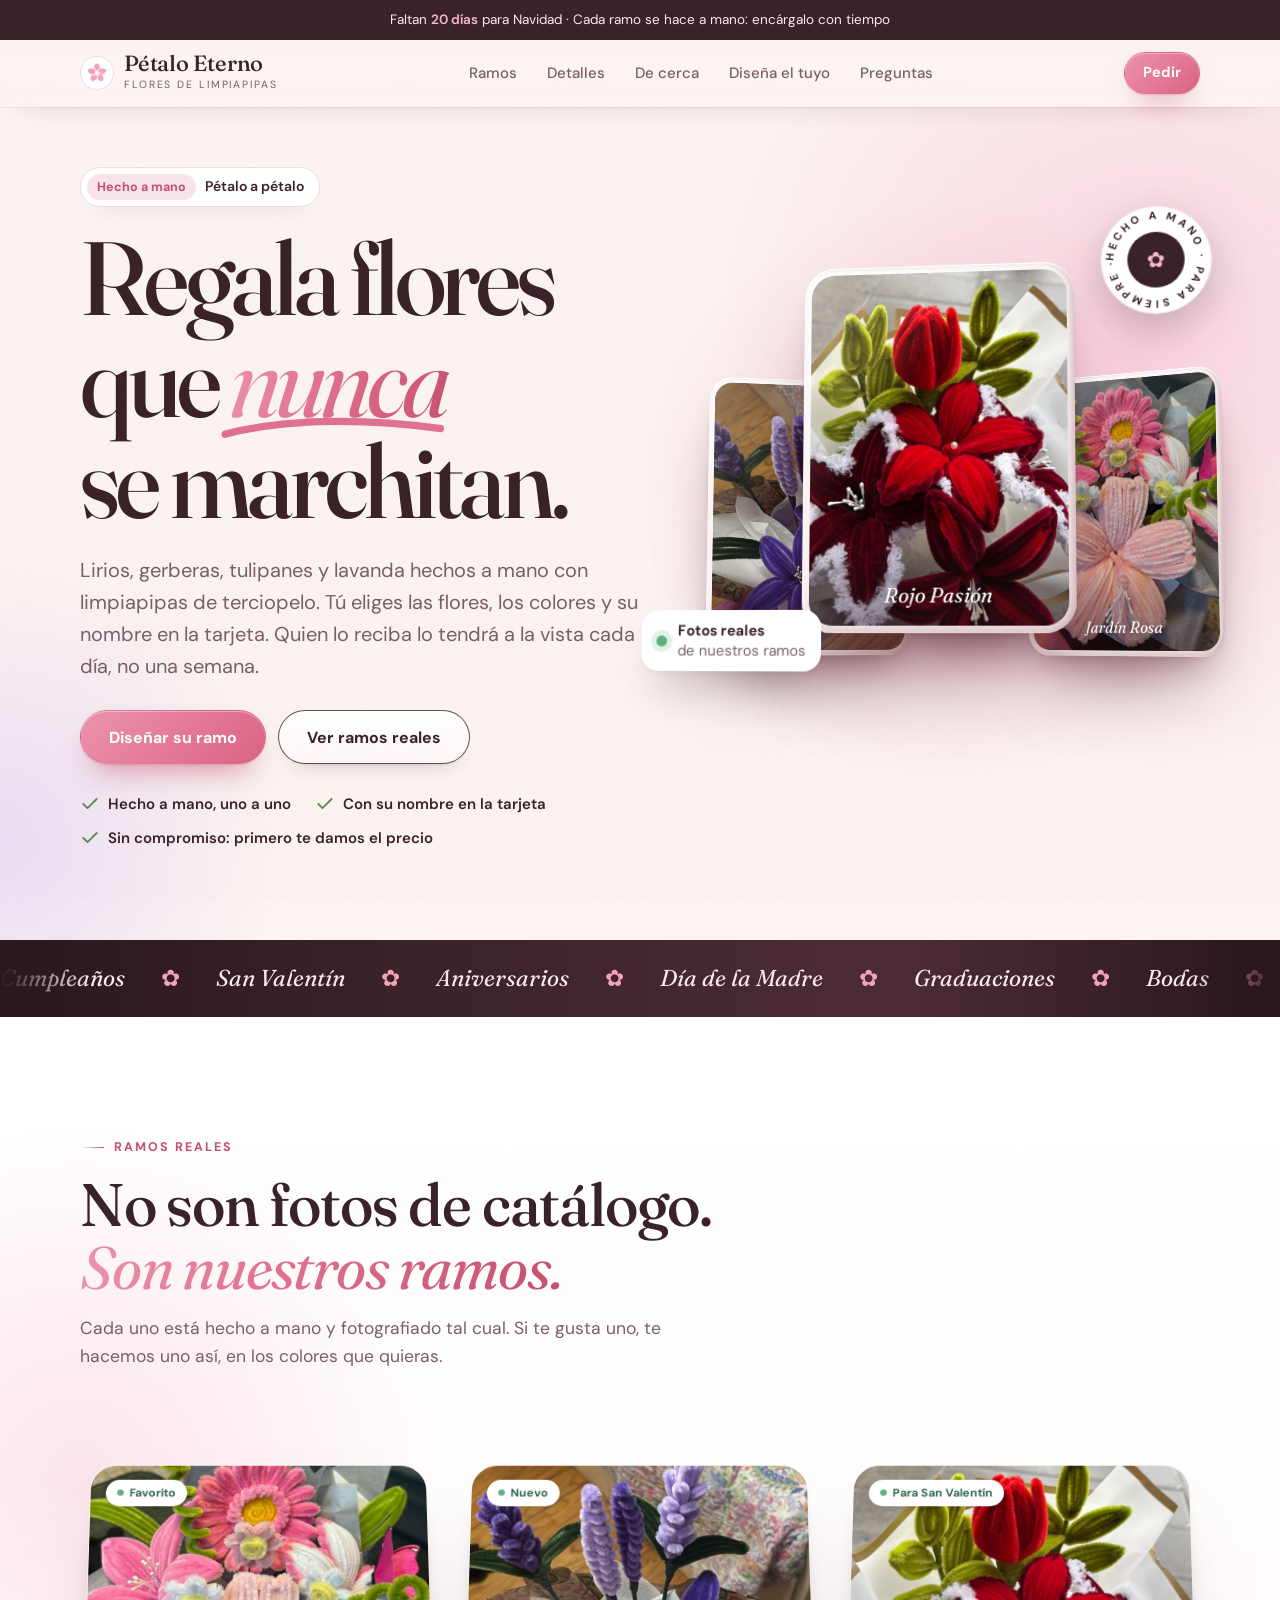
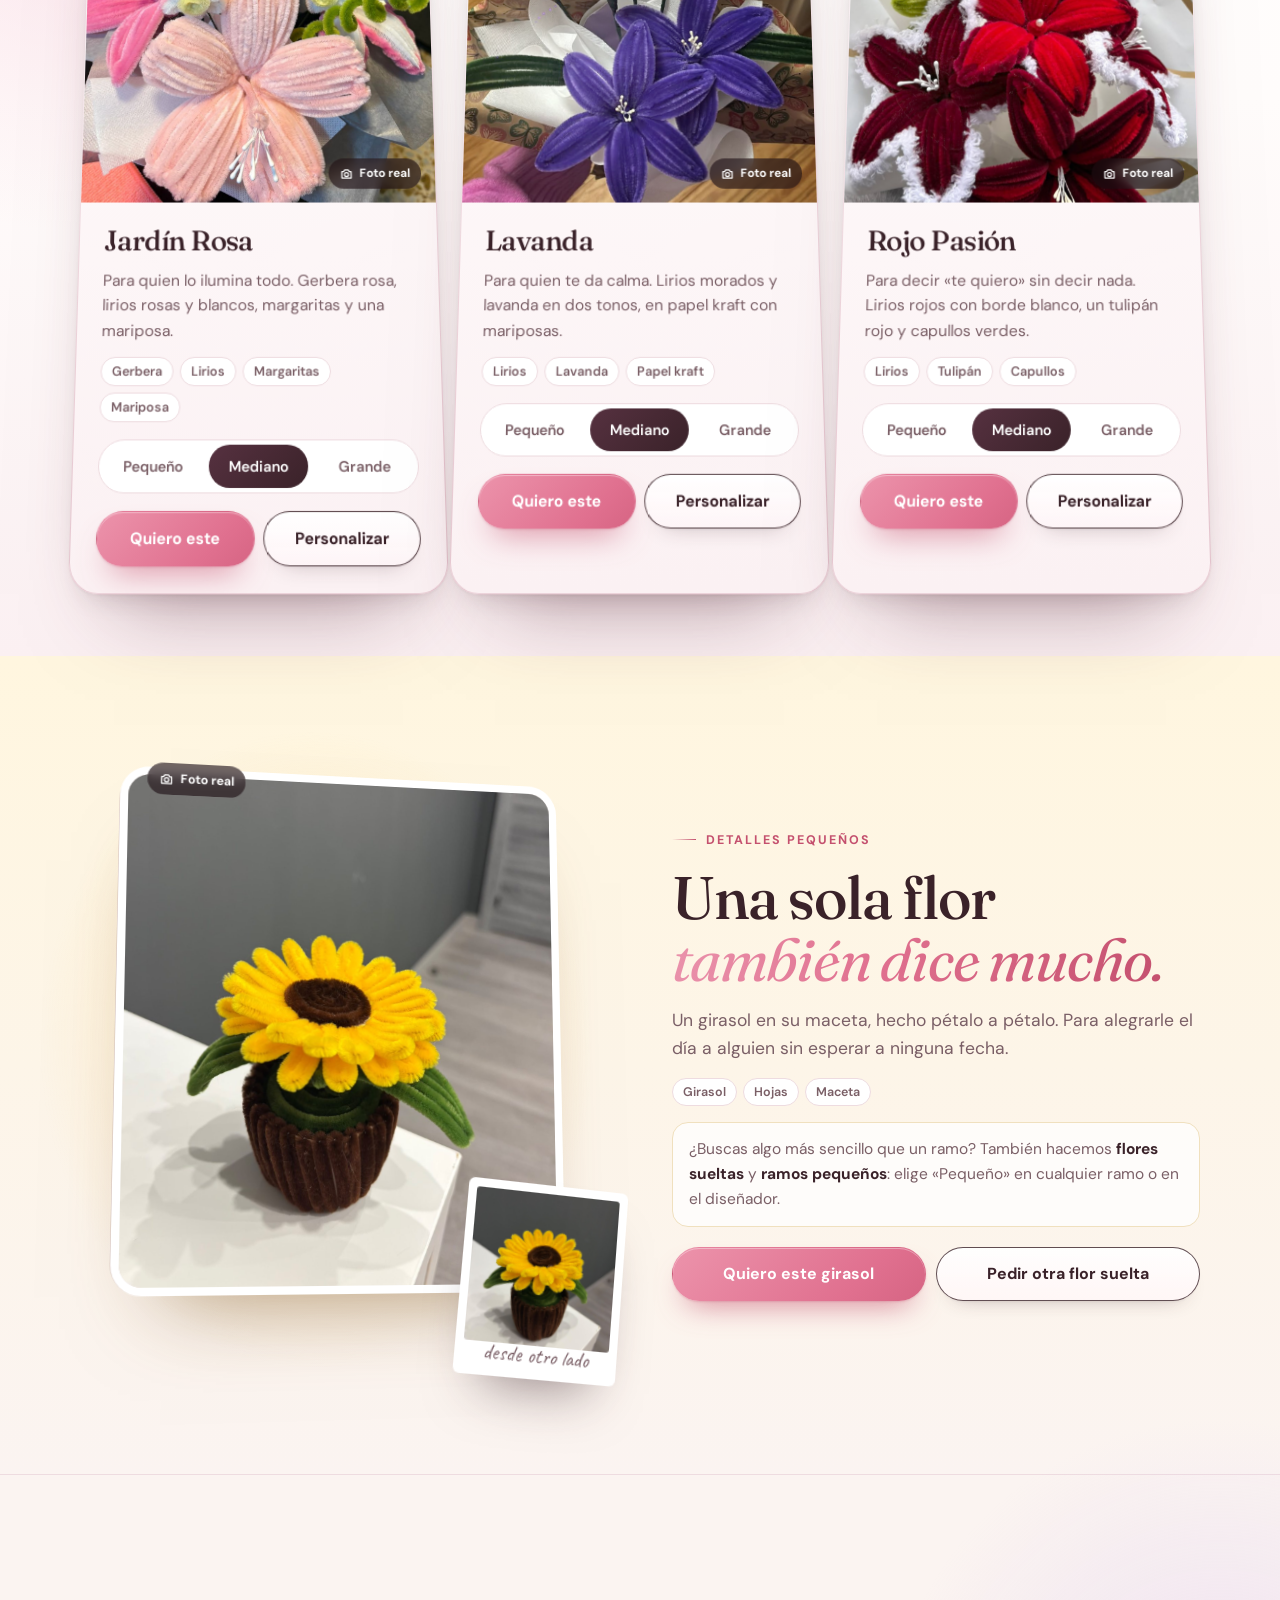
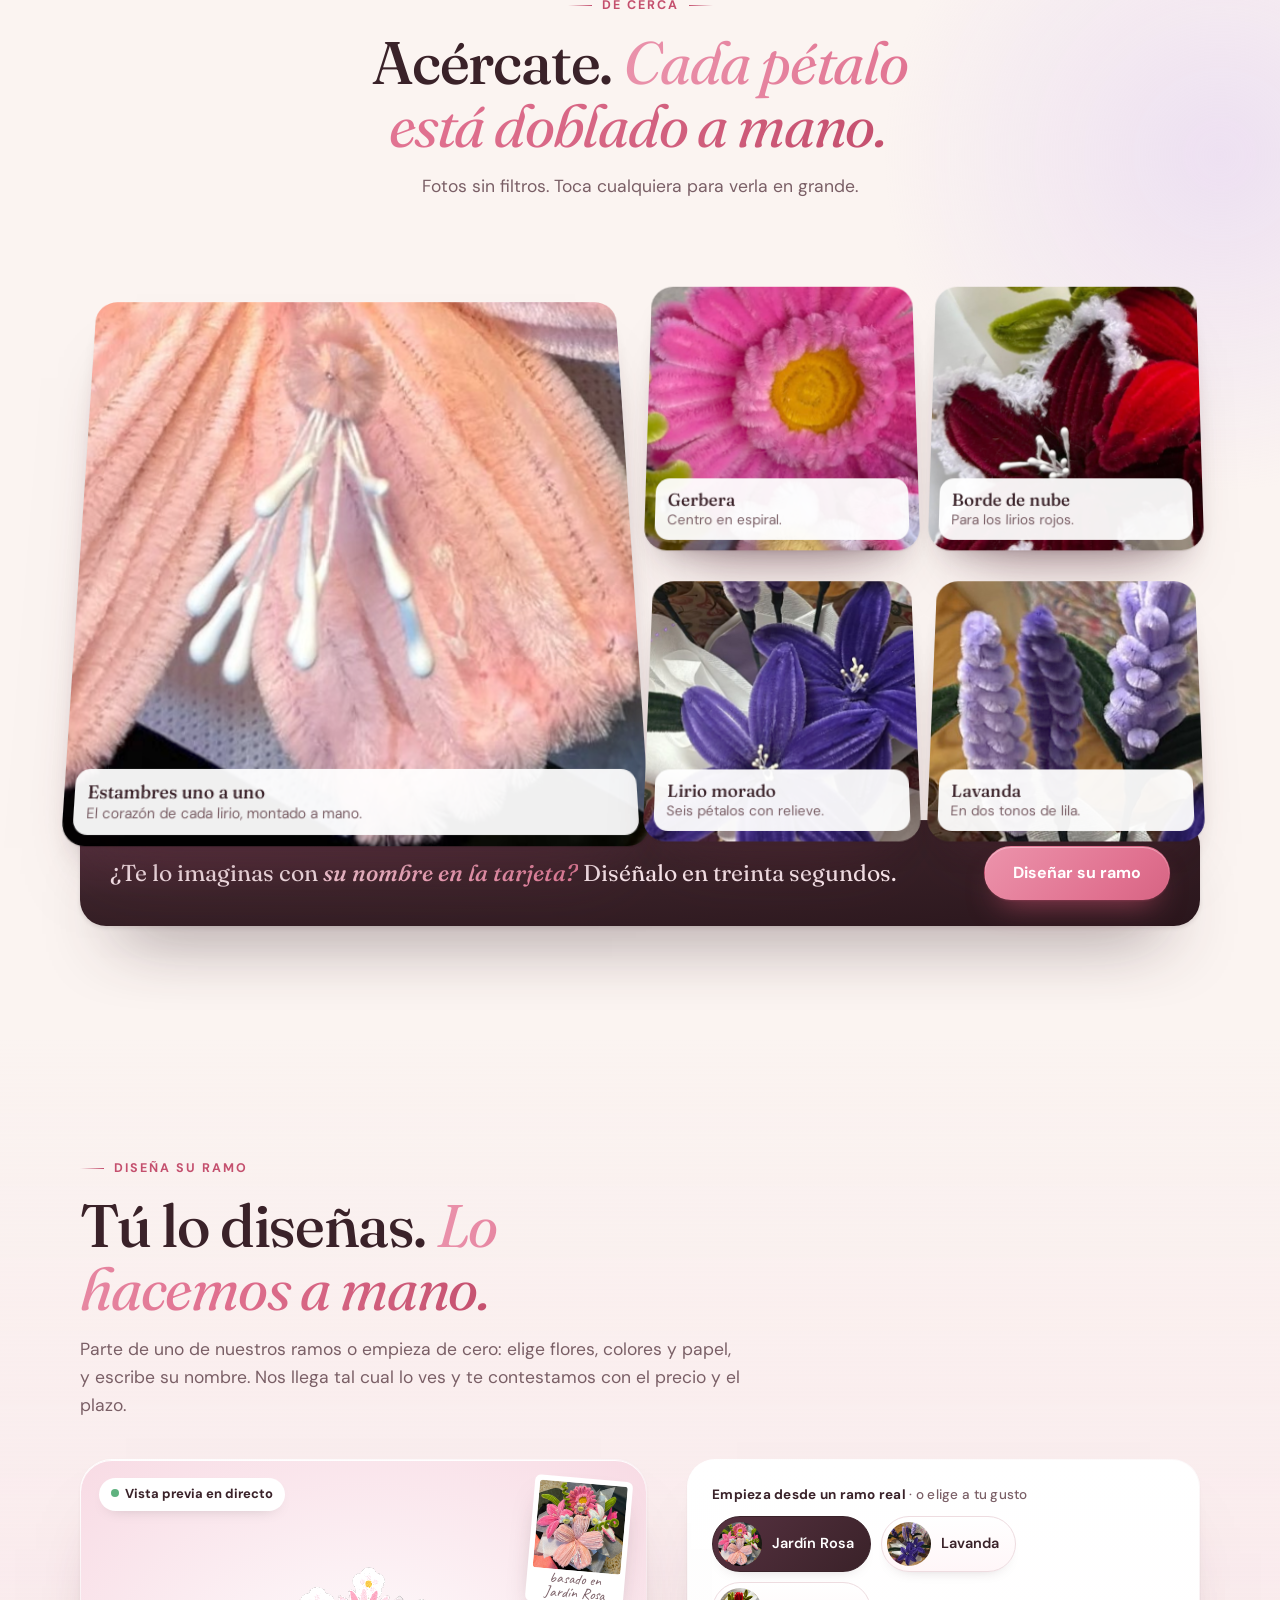
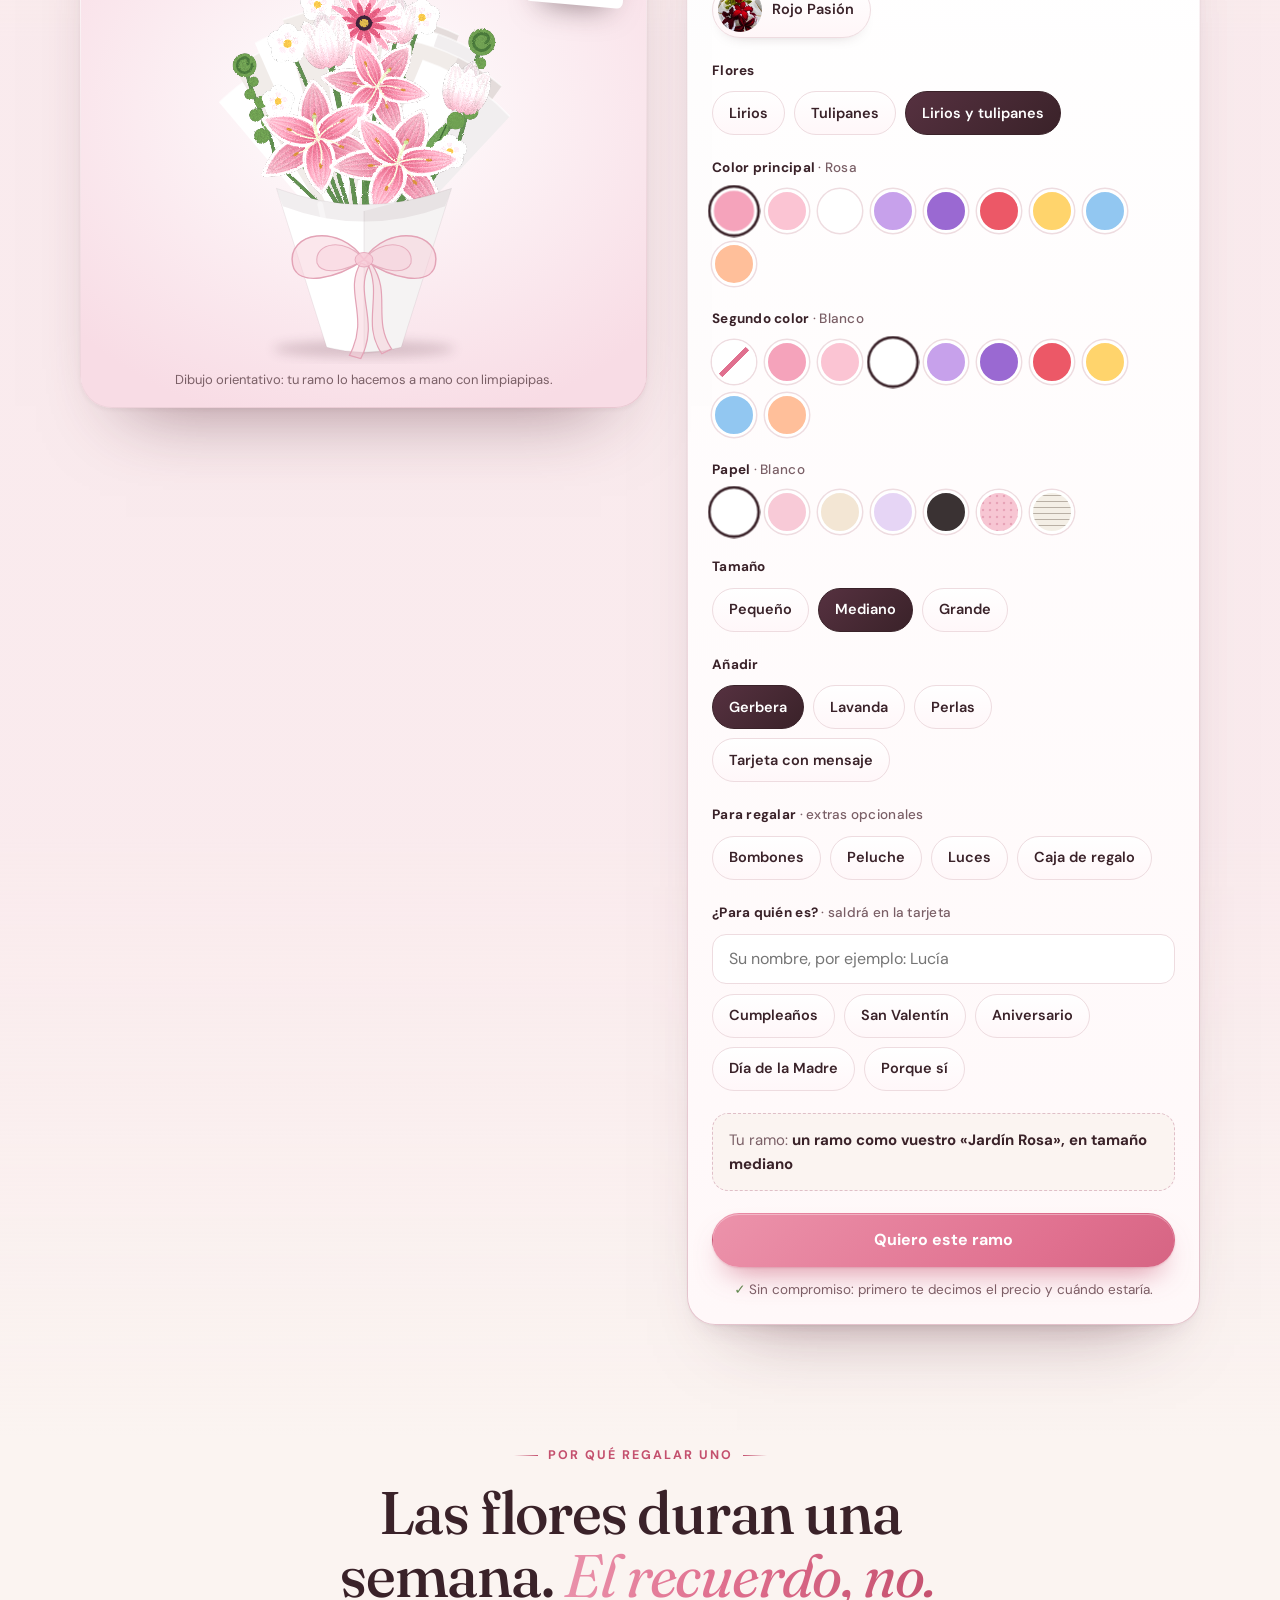
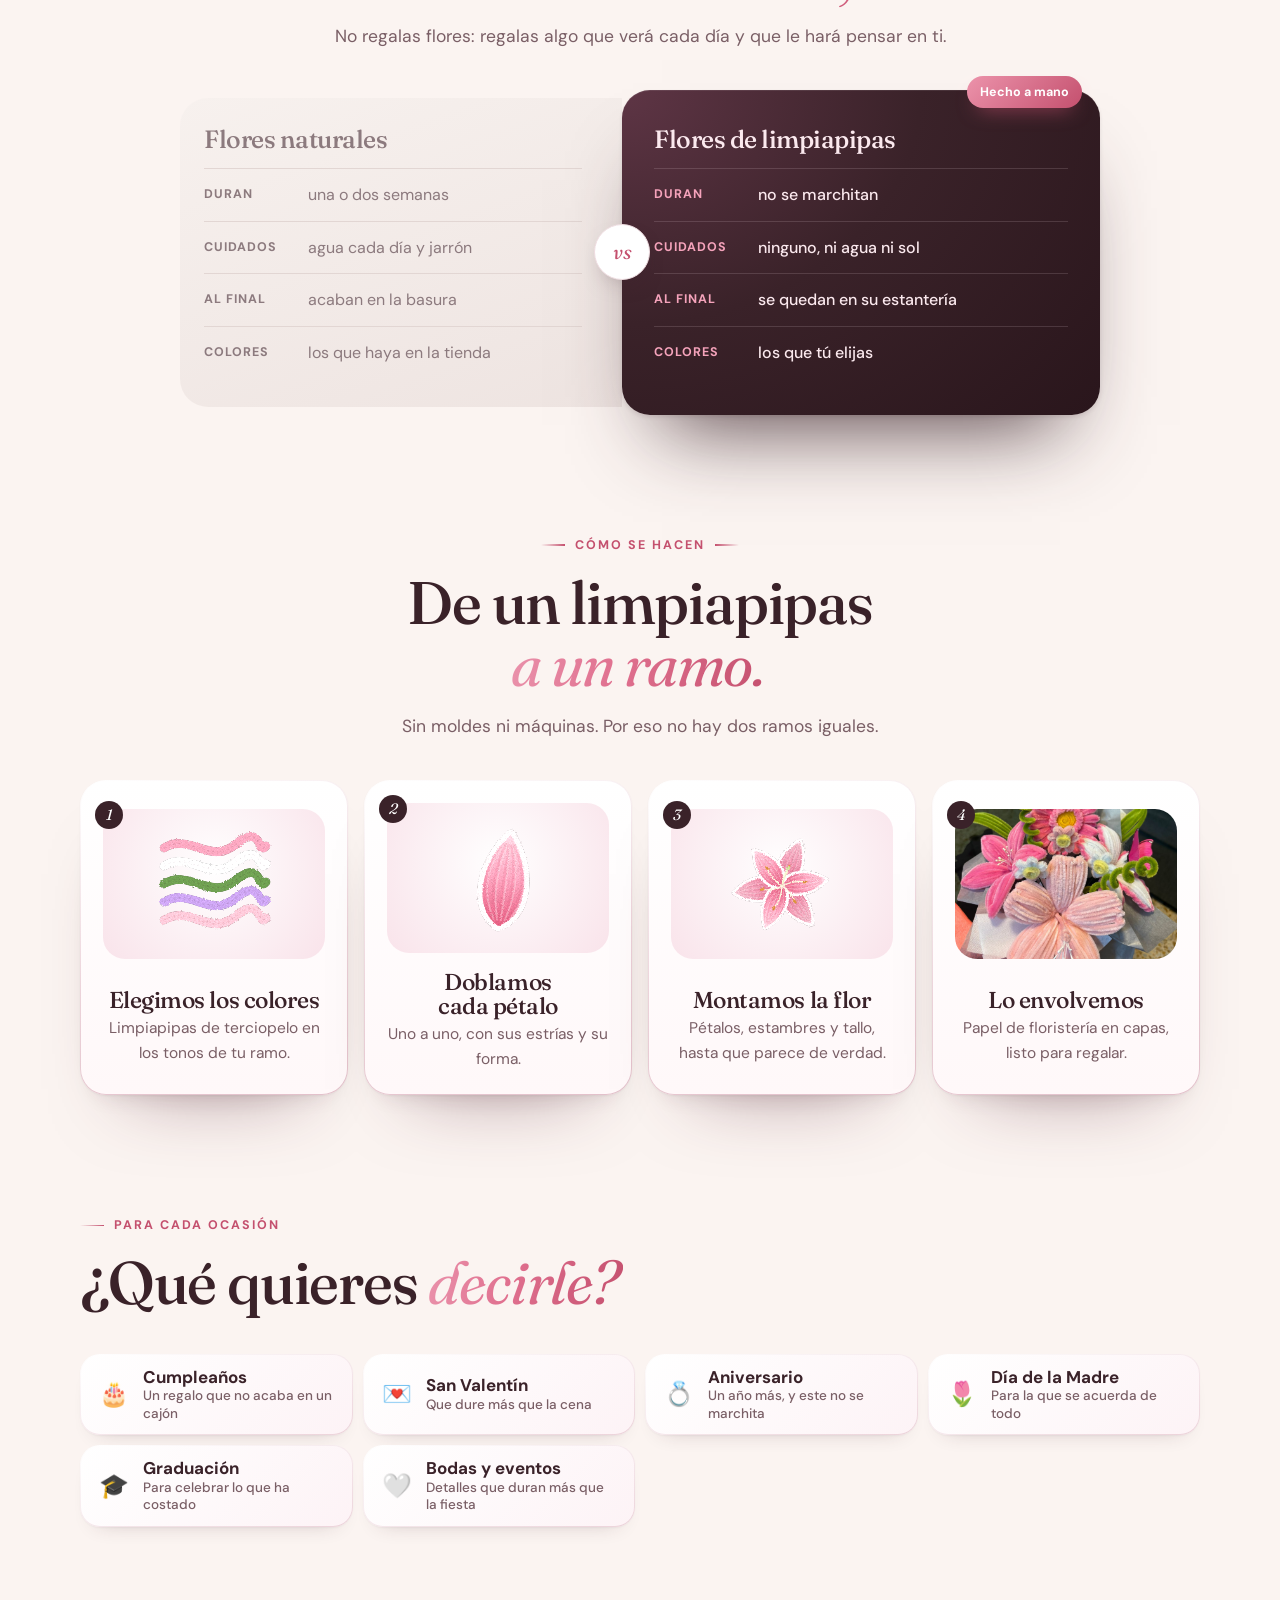
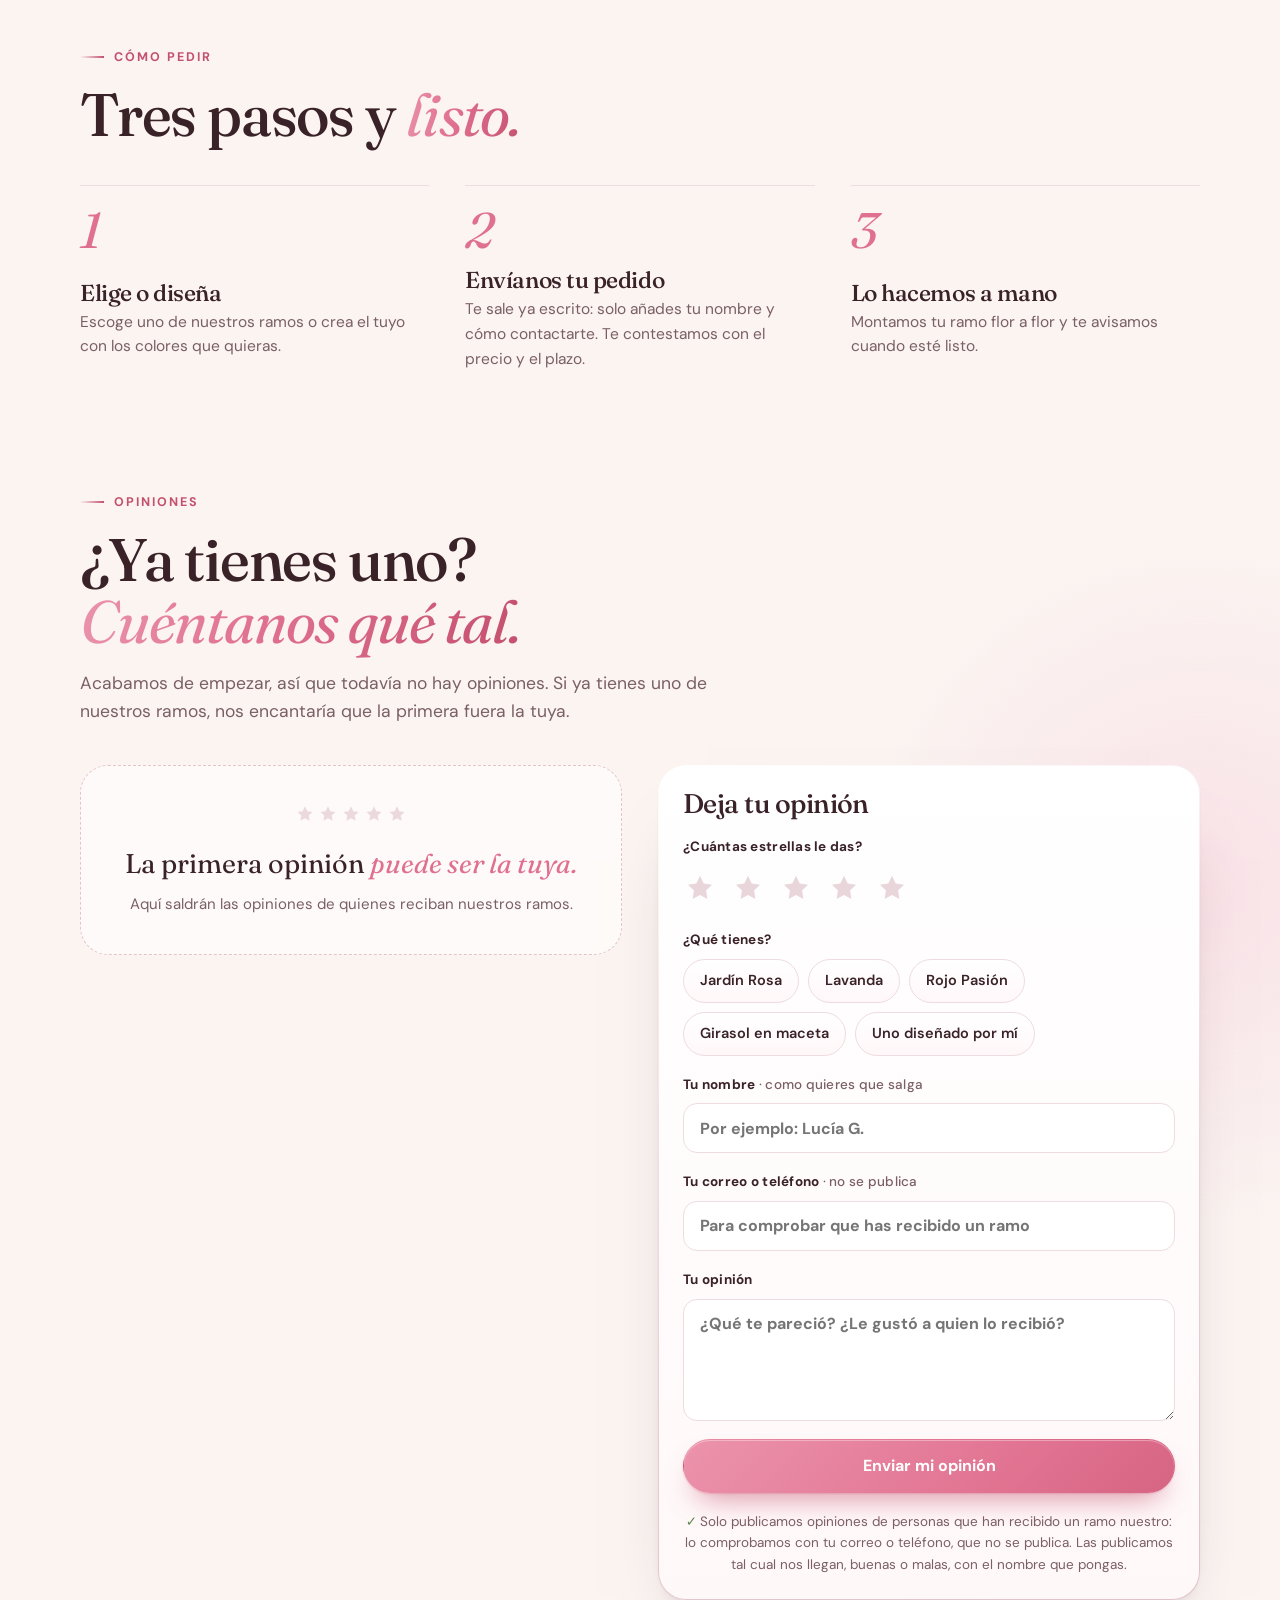
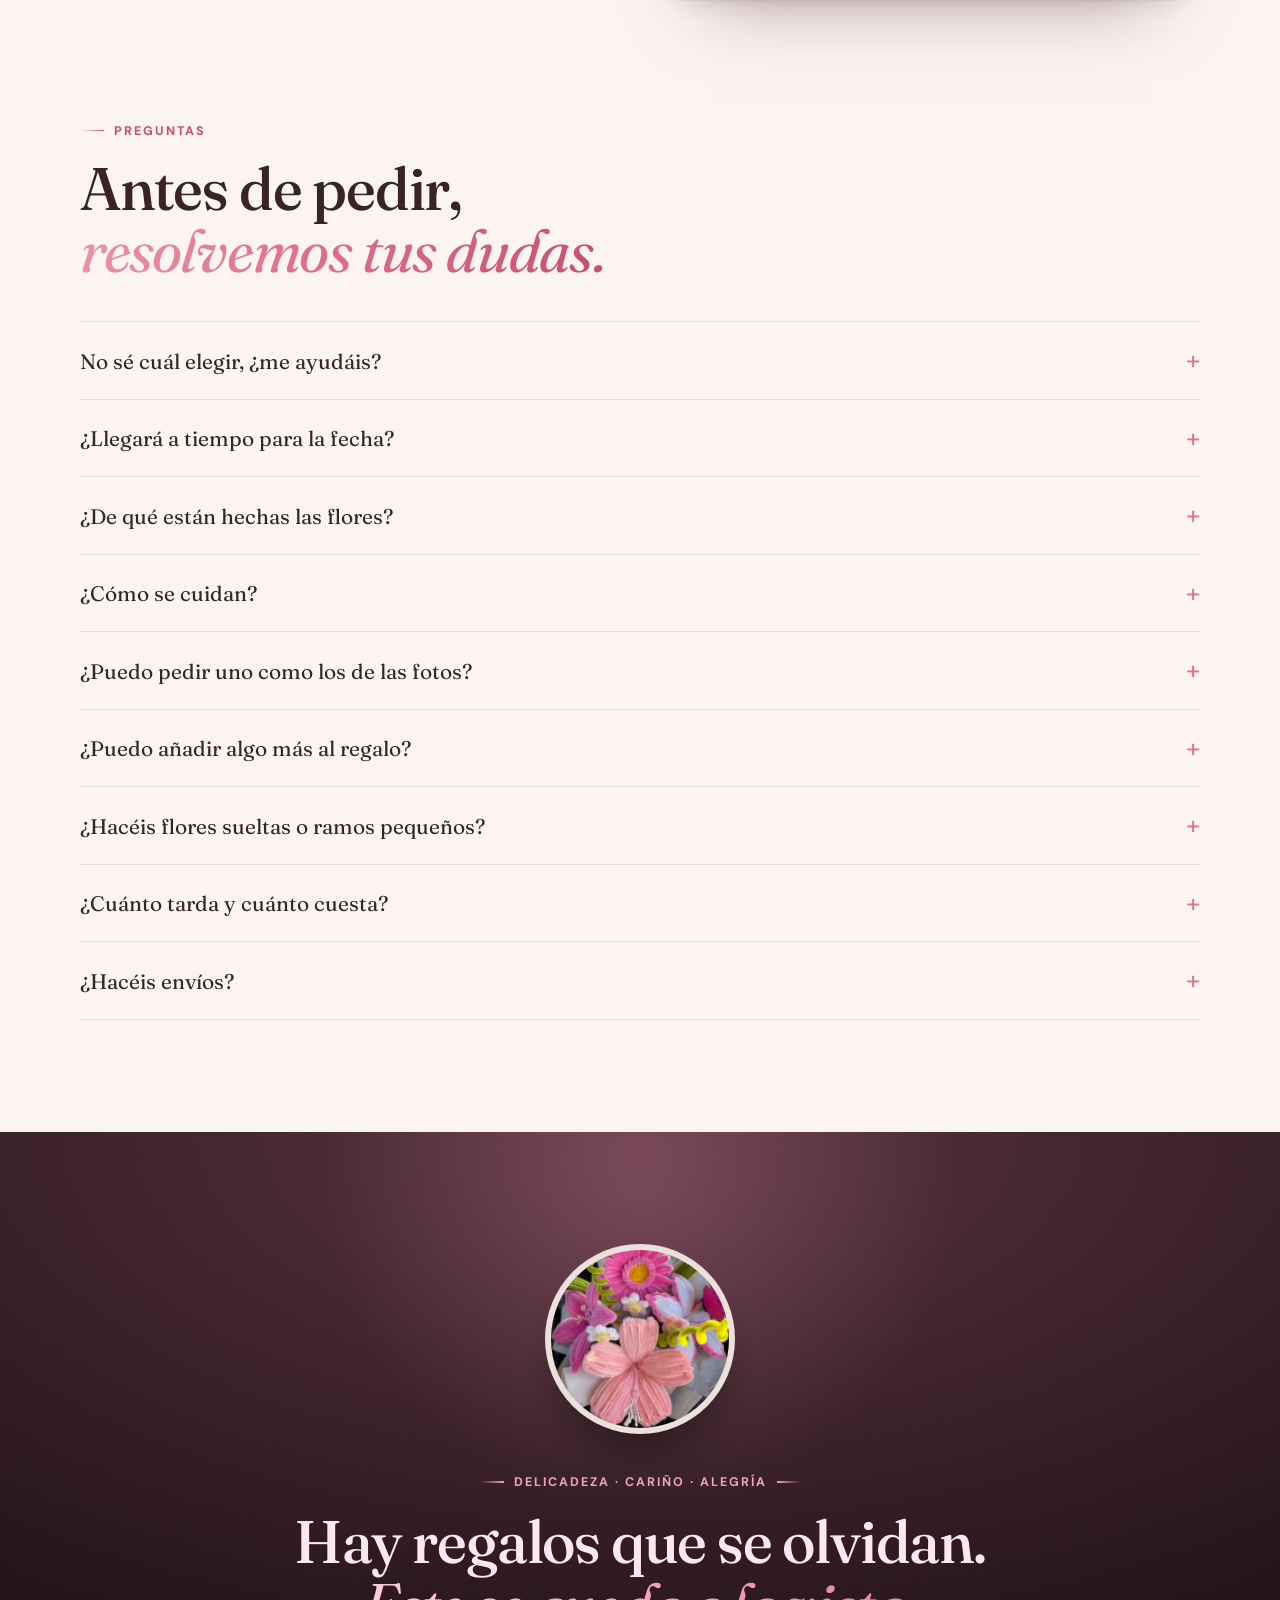
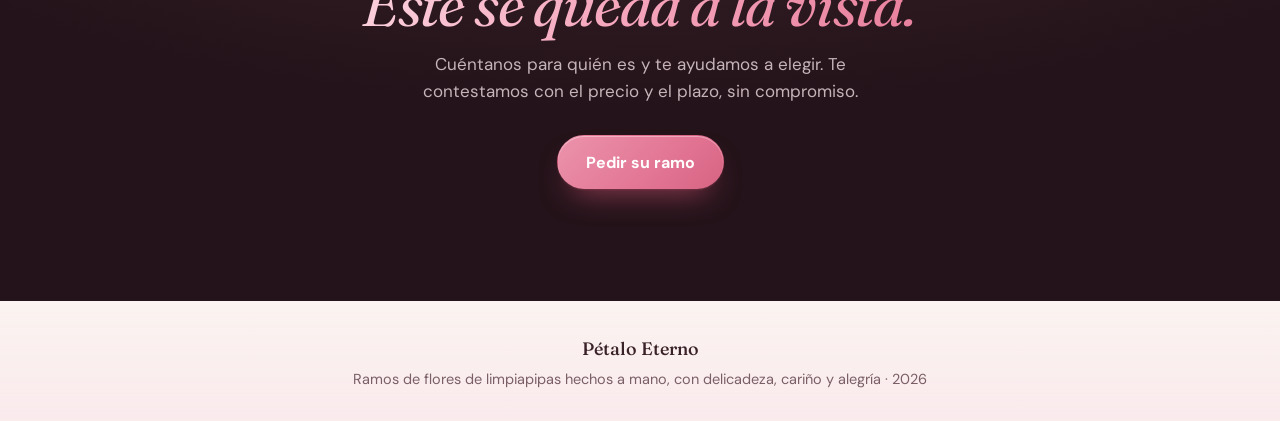
==== commit 75756e39: "Flores: la portada es un carrusel 3D de cuatro fotos reales que van girando (y se puede tocar una la" ====
--- a/flores/index.html
+++ b/flores/index.html
@@ -384,43 +384,45 @@
         .escena-in { position: relative; transform-style: preserve-3d; will-change: transform; }
         .escena .foto { isolation: isolate; }
         .halo { position: absolute; border-radius: 50%; pointer-events: none; }
-        .petalos { position: absolute; inset: 0; pointer-events: none; }
+        .petalos { position: absolute; inset: 0; z-index: 900; pointer-events: none; }
         /* Portada: tres fotos, la principal delante y dos detrás giradas */
         .trio { position: relative; height: 500px; max-width: 520px; width: 100%; margin: 0 auto; }
         #esc-hero { position: absolute; inset: 0; transform: none; transform-style: flat; --rx: 6deg; --ry: -12deg; }
         #esc-hero .slot { transform-style: flat; transform: perspective(1500px) rotateX(var(--rx)) rotateY(var(--ry)) var(--t); }
         #esc-hero .halo { left: -10%; right: -10%; top: -12%; bottom: -4%; background: radial-gradient(closest-side, rgba(236,88,103,.30), rgba(245,163,187,.18) 55%, rgba(245,163,187,0)); }
         .slot { position: absolute; transform-style: preserve-3d; }
-        .s-c, .s-l, .s-r { left: 50%; margin-left: -132px; }
-        .s-c { top: 18px; --t: translateZ(60px); }
-        .s-l { top: 66px; --t: translate3d(-172px, 0, -150px) rotateY(22deg) scale(.86); }
-        .s-r { top: 66px; --t: translate3d(172px, 0, -150px) rotateY(-22deg) scale(.86); }
-        .flota-a { animation: flotaA 7s ease-in-out infinite; }
-        @keyframes flotaA { 0%, 100% { transform: translateY(0); } 50% { transform: translateY(-10px); } }
+        /* Carrusel: delante (p0), derecha (p1), detrás (p2), izquierda (p3). El JS las va moviendo de puesto */
+        .giro { left: 50%; margin-left: -132px; top: 18px; }
+        .giro.p0 { --t: translate3d(0px, 0px, 60px) rotateY(0deg) scale(1); z-index: 4; }
+        .giro.p1 { --t: translate3d(172px, 48px, -150px) rotateY(-22deg) scale(.86); z-index: 3; }
+        .giro.p2 { --t: translate3d(0px, 30px, -330px) rotateY(0deg) scale(.74); z-index: 1; }
+        .giro.p3 { --t: translate3d(-172px, 48px, -150px) rotateY(22deg) scale(.86); z-index: 3; }
+        .giro .cuadro { cursor: pointer; }
+        .giro .cuadro.zoom { cursor: zoom-in; }
+        .velo { position: absolute; inset: 0; z-index: 1; background: #1E0E14; opacity: 0; pointer-events: none; }
+        .giro.p1 .velo, .giro.p3 .velo { opacity: .16; }
+        .giro.p2 .velo { opacity: .3; }
         .cuadro { position: relative; display: block; width: 264px; aspect-ratio: 4 / 5.4; padding: 7px; border-radius: 30px; background: linear-gradient(150deg, #FFFFFF 0%, #FBF2F2 55%, #F0DEDE 100%); cursor: zoom-in; box-shadow: inset 0 1px 0 #fff, inset 3px 0 4px rgba(255,255,255,.7), inset -4px 0 7px rgba(120,70,80,.22), inset 0 -4px 7px rgba(120,70,80,.16), 0 2px 4px rgba(58,34,41,.06), 0 24px 40px -22px rgba(90,40,55,.45), 0 60px 90px -40px rgba(90,40,55,.6); }
         .cuadro .pic { position: relative; width: 100%; height: 100%; border-radius: 23px; overflow: hidden; isolation: isolate; background: #EADAD5; }
         .cuadro .pic img { width: 100%; height: 100%; object-fit: cover; }
         .cuadro .pic::after { content: ""; position: absolute; inset: 0; background: linear-gradient(125deg, rgba(255,255,255,.3) 0%, rgba(255,255,255,0) 36%), linear-gradient(0deg, rgba(40,16,24,.45) 0%, rgba(40,16,24,0) 32%); pointer-events: none; }
-        .principal .pic img { animation: kenburns 18s ease-in-out infinite alternate; }
+        .giro .pic img { animation: kenburns 18s ease-in-out infinite alternate; }
         @keyframes kenburns { from { transform: scale(1.04) translate(0, 0); } to { transform: scale(1.14) translate(-2%, -3%); } }
-        .s-l .pic, .s-r .pic { filter: brightness(.84) saturate(.95); transition: filter .4s ease; }
-        @media (hover: hover) { .s-l .cuadro:hover .pic, .s-r .cuadro:hover .pic { filter: none; } }
         .cuadro-n { position: absolute; left: 0; right: 0; bottom: 20px; text-align: center; transform: translateZ(1px); font-family: var(--serif); font-style: italic; font-size: 20px; color: #fff; white-space: nowrap; text-shadow: 0 2px 12px rgba(0,0,0,.4); pointer-events: none; }
-        .s-sello { right: -8px; top: -18px; width: 104px; height: 104px; --t: translateZ(120px); }
+        .s-sello { right: -8px; top: -18px; width: 104px; height: 104px; z-index: 1000; --t: translateZ(120px); }
         .s-sello .sello, .s-sello .sello-c { left: 0; top: 0; }
         .s-sello .sello { --z: 0px; filter: drop-shadow(0 14px 18px rgba(58,34,41,.25)); }
         .s-sello .sello-c { transform: none; }
-        .s-chip { left: -6px; bottom: 92px; --t: translateZ(150px); }
+        .s-chip { left: -6px; bottom: 92px; z-index: 1000; --t: translateZ(150px); }
         .s-chip .real { position: relative; left: auto; bottom: auto; box-shadow: 0 2px 4px rgba(58,34,41,.06), 0 24px 40px -18px rgba(58,34,41,.45); }
         @media (max-width: 520px) {
             .trio { height: 400px; }
             .cuadro { width: 192px; border-radius: 26px; }
             .cuadro .pic { border-radius: 20px; }
-            .s-c, .s-l, .s-r { margin-left: -96px; }
-            .s-c { top: 16px; }
-            .s-l, .s-r { top: 50px; }
-            .s-l { --t: translate3d(-100px, 0, -150px) rotateY(22deg) scale(.8); }
-            .s-r { --t: translate3d(100px, 0, -150px) rotateY(-22deg) scale(.8); }
+            .giro { margin-left: -96px; top: 16px; }
+            .giro.p1 { --t: translate3d(100px, 34px, -150px) rotateY(-22deg) scale(.8); }
+            .giro.p2 { --t: translate3d(0px, 22px, -300px) rotateY(0deg) scale(.7); }
+            .giro.p3 { --t: translate3d(-100px, 34px, -150px) rotateY(22deg) scale(.8); }
             .s-sello { right: 0; top: -24px; width: 84px; height: 84px; --t: translateZ(60px); }
             .s-sello .sello, .s-sello .sello-c { width: 84px; height: 84px; }
             .s-sello .sello-c span { width: 42px; height: 42px; font-size: 17px; }
@@ -522,9 +524,10 @@
         <div class="trio escena" id="marco">
           <div class="escena-in" id="esc-hero">
             <div class="halo" aria-hidden="true"></div>
-            <div class="slot s-l"><div class="cuadro zoom" data-big="img/rosa-1.jpg"><div class="pic"><img src="img/rosa-1.jpg" alt="Ramo Jardín Rosa: gerbera rosa, lirios rosas y blancos y margaritas" width="1400" height="1325" loading="lazy"></div><span class="cuadro-n">Jardín Rosa</span></div></div>
-            <div class="slot s-r"><div class="cuadro zoom" data-big="img/lavanda.jpg"><div class="pic"><img src="img/lavanda.jpg" alt="Ramo Lavanda: lirios morados y lavanda de limpiapipas" width="1100" height="1127" loading="lazy"></div><span class="cuadro-n">Lavanda</span></div></div>
-            <div class="slot s-c"><div class="flota-a"><div class="cuadro principal zoom" data-big="img/rojo.jpg"><div class="pic"><img src="img/rojo.jpg" alt="Ramo de limpiapipas de lirios rojos con borde blanco, un tulipán rojo y capullos verdes" width="1300" height="1311" fetchpriority="high"></div><span class="cuadro-n">Rojo Pasión</span></div></div></div>
+            <div class="slot giro p0"><div class="cuadro zoom" data-big="img/rojo.jpg"><div class="pic"><img src="img/rojo.jpg" alt="Ramo Rojo Pasión: lirios rojos con borde blanco, un tulipán rojo y capullos verdes" width="1300" height="1311" fetchpriority="high"><i class="velo"></i></div><span class="cuadro-n">Rojo Pasión</span></div></div>
+            <div class="slot giro p1"><div class="cuadro" data-big="img/rosa-1.jpg"><div class="pic"><img src="img/rosa-1.jpg" alt="Ramo Jardín Rosa: gerbera rosa, lirios rosas y blancos y margaritas" width="1400" height="1325" loading="lazy"><i class="velo"></i></div><span class="cuadro-n">Jardín Rosa</span></div></div>
+            <div class="slot giro p2"><div class="cuadro" data-big="img/girasol-1.jpg"><div class="pic"><img src="img/girasol-1.jpg" alt="Girasol de limpiapipas en su maceta" width="1300" height="1455" loading="lazy"><i class="velo"></i></div><span class="cuadro-n">Girasol</span></div></div>
+            <div class="slot giro p3"><div class="cuadro" data-big="img/lavanda.jpg"><div class="pic"><img src="img/lavanda.jpg" alt="Ramo Lavanda: lirios morados y lavanda de limpiapipas" width="1100" height="1127" loading="lazy"><i class="velo"></i></div><span class="cuadro-n">Lavanda</span></div></div>
             <div class="slot s-sello" aria-hidden="true"><svg class="sello" viewBox="0 0 120 120" aria-hidden="true"><defs><path id="circ" d="M60,60 m-44,0 a44,44 0 1,1 88,0 a44,44 0 1,1 -88,0"/></defs><circle cx="60" cy="60" r="58" fill="#fff" stroke="#EEDCE0"/><text font-family="DM Sans, sans-serif" font-size="11.5" font-weight="700" letter-spacing="3.2" fill="#3A2229"><textPath href="#circ">HECHO A MANO · PARA SIEMPRE · </textPath></text></svg><div class="sello-c"><span>✿</span></div></div>
             <div class="slot s-chip"><div class="real"><i></i><div><b>Fotos reales</b><span>de nuestros ramos</span></div></div></div>
             <div class="petalos" id="petalos" aria-hidden="true"></div>
@@ -967,6 +970,40 @@
             if (tipo === 'tarjeta') { el.classList.add('p3d'); var b = document.createElement('i'); b.className = 'brillo'; (el.querySelector('.foto') || el).appendChild(b); }
             el.__p3d = it; items.push(it); io.observe(el);
         }
+
+        // Carrusel de la portada: cada pocos segundos todas avanzan un puesto (derecha -> delante -> izquierda -> detrás -> derecha)
+        var carr = (function () {
+            var cartas = [].slice.call(document.querySelectorAll('#esc-hero .giro')); if (!cartas.length) return null;
+            var movil = window.innerWidth < 600;
+            var POS = movil
+                ? [{ x: 0, y: 0, z: 60, a: 0, s: 1, v: 0 }, { x: 100, y: 34, z: -150, a: -22, s: .8, v: .16 }, { x: 0, y: 22, z: -300, a: 0, s: .7, v: .3 }, { x: -100, y: 34, z: -150, a: 22, s: .8, v: .16 }]
+                : [{ x: 0, y: 0, z: 60, a: 0, s: 1, v: 0 }, { x: 172, y: 48, z: -150, a: -22, s: .86, v: .16 }, { x: 0, y: 30, z: -330, a: 0, s: .74, v: .3 }, { x: -172, y: 48, z: -150, a: 22, s: .86, v: .16 }];
+            function copia(o) { return { x: o.x, y: o.y, z: o.z, a: o.a, s: o.s, v: o.v }; }
+            var st = cartas.map(function (c) { var q = +c.className.match(/\bp(\d)\b/)[1]; return { el: c, cu: c.querySelector('.cuadro'), velo: c.querySelector('.velo'), p: q, de: copia(POS[q]), a: copia(POS[q]), ya: copia(POS[q]) }; });
+            var DUR = 1300, ESPERA = 3000, t0 = -1e9, ultimo = performance.now(), pausa = false;
+            function suave(x) { return x < .5 ? 4 * x * x * x : 1 - Math.pow(-2 * x + 2, 3) / 2; }
+            function avanza(dir) {
+                st.forEach(function (c) {
+                    c.de = copia(c.ya); c.p = dir > 0 ? (c.p + 3) % 4 : (c.p + 1) % 4; c.a = POS[c.p];
+                    c.el.className = c.el.className.replace(/\bp\d\b/, 'p' + c.p); c.cu.classList.toggle('zoom', c.p === 0);
+                });
+                t0 = ultimo = performance.now(); arranca();
+            }
+            st.forEach(function (c) { c.cu.addEventListener('click', function (e) { if (c.p === 0) return; e.stopPropagation(); avanza(c.p === 3 ? -1 : 1); }); });
+            var marco = document.getElementById('marco');
+            if (fino) { marco.addEventListener('pointerenter', function () { pausa = true; }); marco.addEventListener('pointerleave', function () { pausa = false; ultimo = performance.now() - ESPERA * 0.5; }); }
+            document.addEventListener('visibilitychange', function () { ultimo = performance.now(); });
+            return function (ahora, rx, ry) {
+                if (!pausa && ahora - ultimo > ESPERA + DUR) avanza(1);
+                var e = suave(Math.min(1, Math.max(0, (ahora - t0) / DUR)));
+                st.forEach(function (c) {
+                    var v = c.ya; for (var k in v) v[k] = c.de[k] + (c.a[k] - c.de[k]) * e;
+                    c.el.style.transform = 'perspective(1500px) rotateX(' + rx.toFixed(2) + 'deg) rotateY(' + ry.toFixed(2) + 'deg) translate3d(' + v.x.toFixed(1) + 'px,' + v.y.toFixed(1) + 'px,' + v.z.toFixed(1) + 'px) rotateY(' + v.a.toFixed(2) + 'deg) scale(' + v.s.toFixed(3) + ')';
+                    c.el.style.zIndex = Math.round(500 + v.z);
+                    c.velo.style.opacity = v.v.toFixed(3);
+                });
+            };
+        })();
         function arranca() { if (!corriendo) { corriendo = true; t0 = performance.now(); requestAnimationFrame(paso); } }
         function paso(t) {
             var dt = Math.min(50, Math.max(0, t - t0)); t0 = t;
@@ -979,7 +1016,7 @@
                     var a = o.rx - p * 7 + Math.sin(s * 0.55 + o.fase) * 1.6 - it.my * 12;
                     var b = o.ry + Math.sin(s * 0.4 + o.fase) * 5 + it.mx * 24;
                     it.rx += (a - it.rx) * k; it.ry += (b - it.ry) * k;
-                    if (o.vars) { it.el.style.setProperty('--rx', it.rx.toFixed(2) + 'deg'); it.el.style.setProperty('--ry', it.ry.toFixed(2) + 'deg'); }
+                    if (o.vars) { it.el.style.setProperty('--rx', it.rx.toFixed(2) + 'deg'); it.el.style.setProperty('--ry', it.ry.toFixed(2) + 'deg'); if (carr) carr(t, it.rx, it.ry); }
                     else it.el.style.transform = 'rotateX(' + it.rx.toFixed(2) + 'deg) rotateY(' + it.ry.toFixed(2) + 'deg)';
                 } else {
                     if (it.visto && it.ent > 0) it.ent = Math.max(0, it.ent - dt / 950);
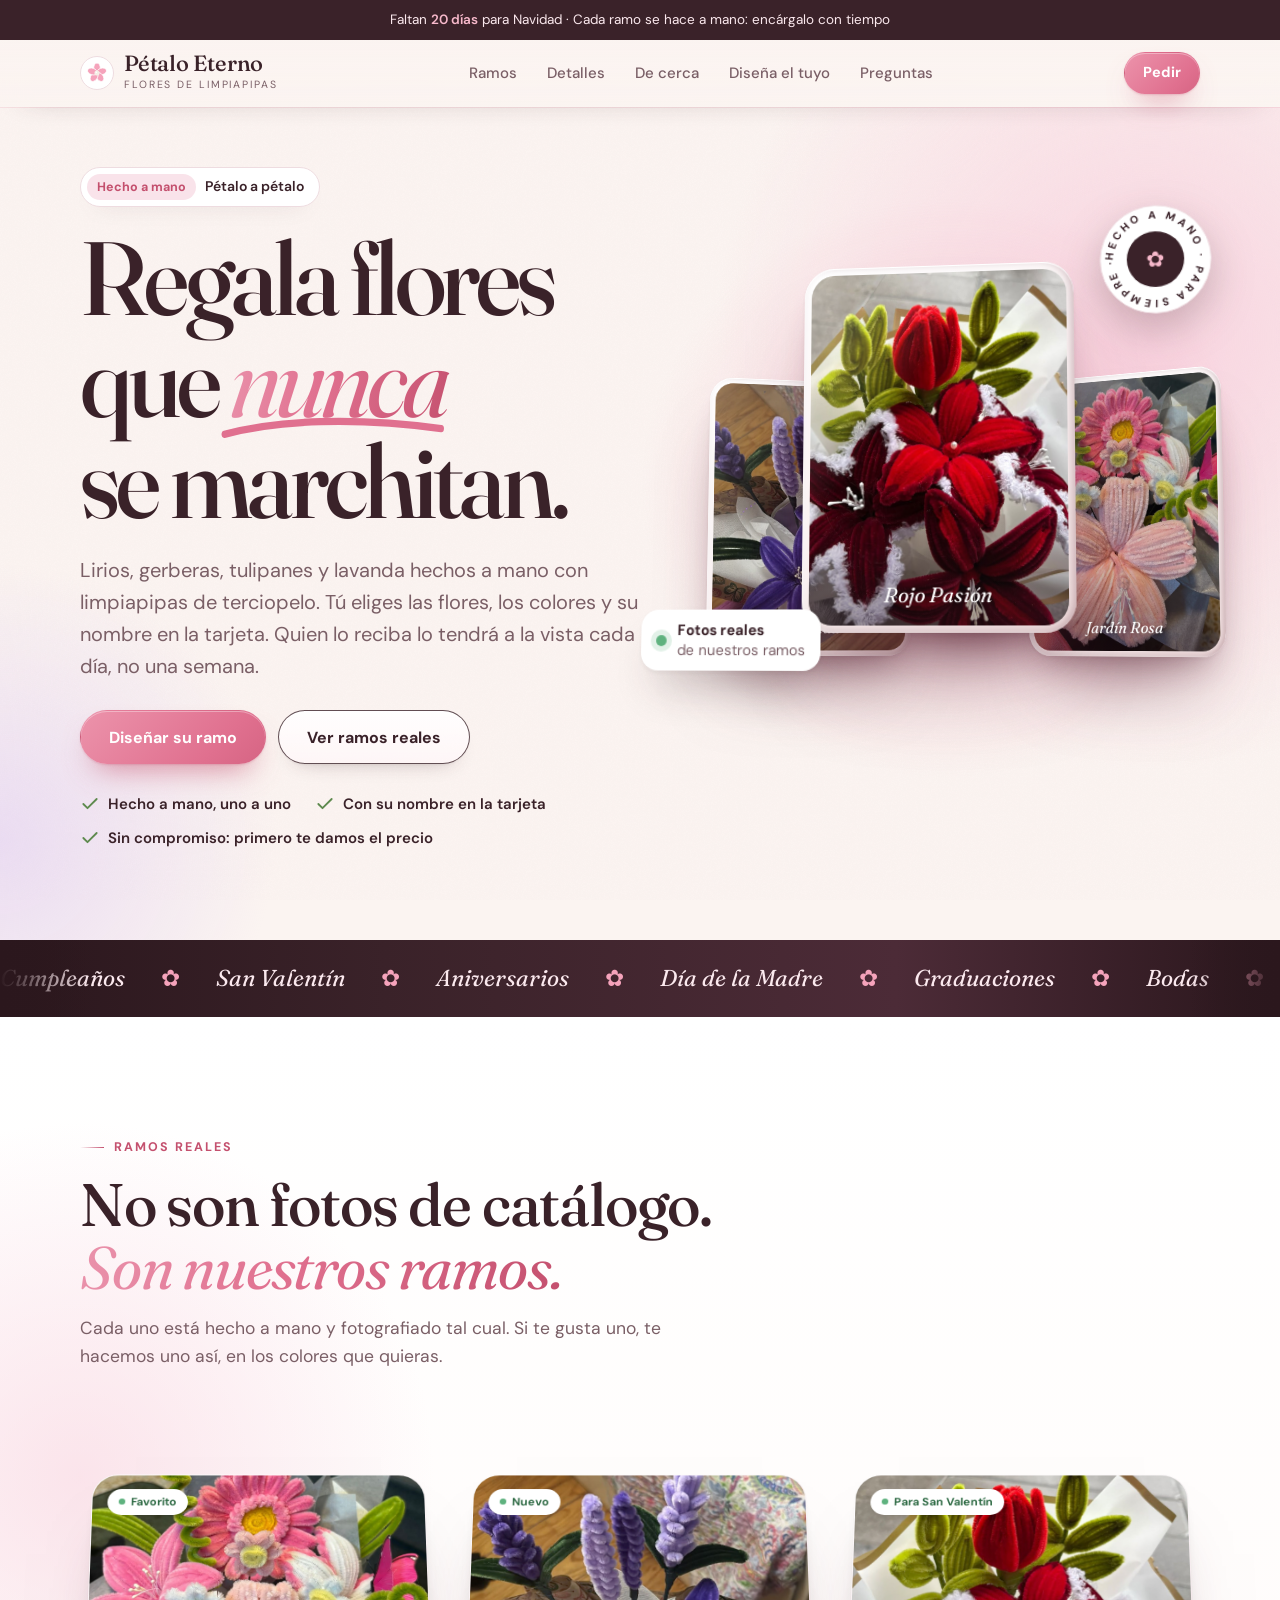
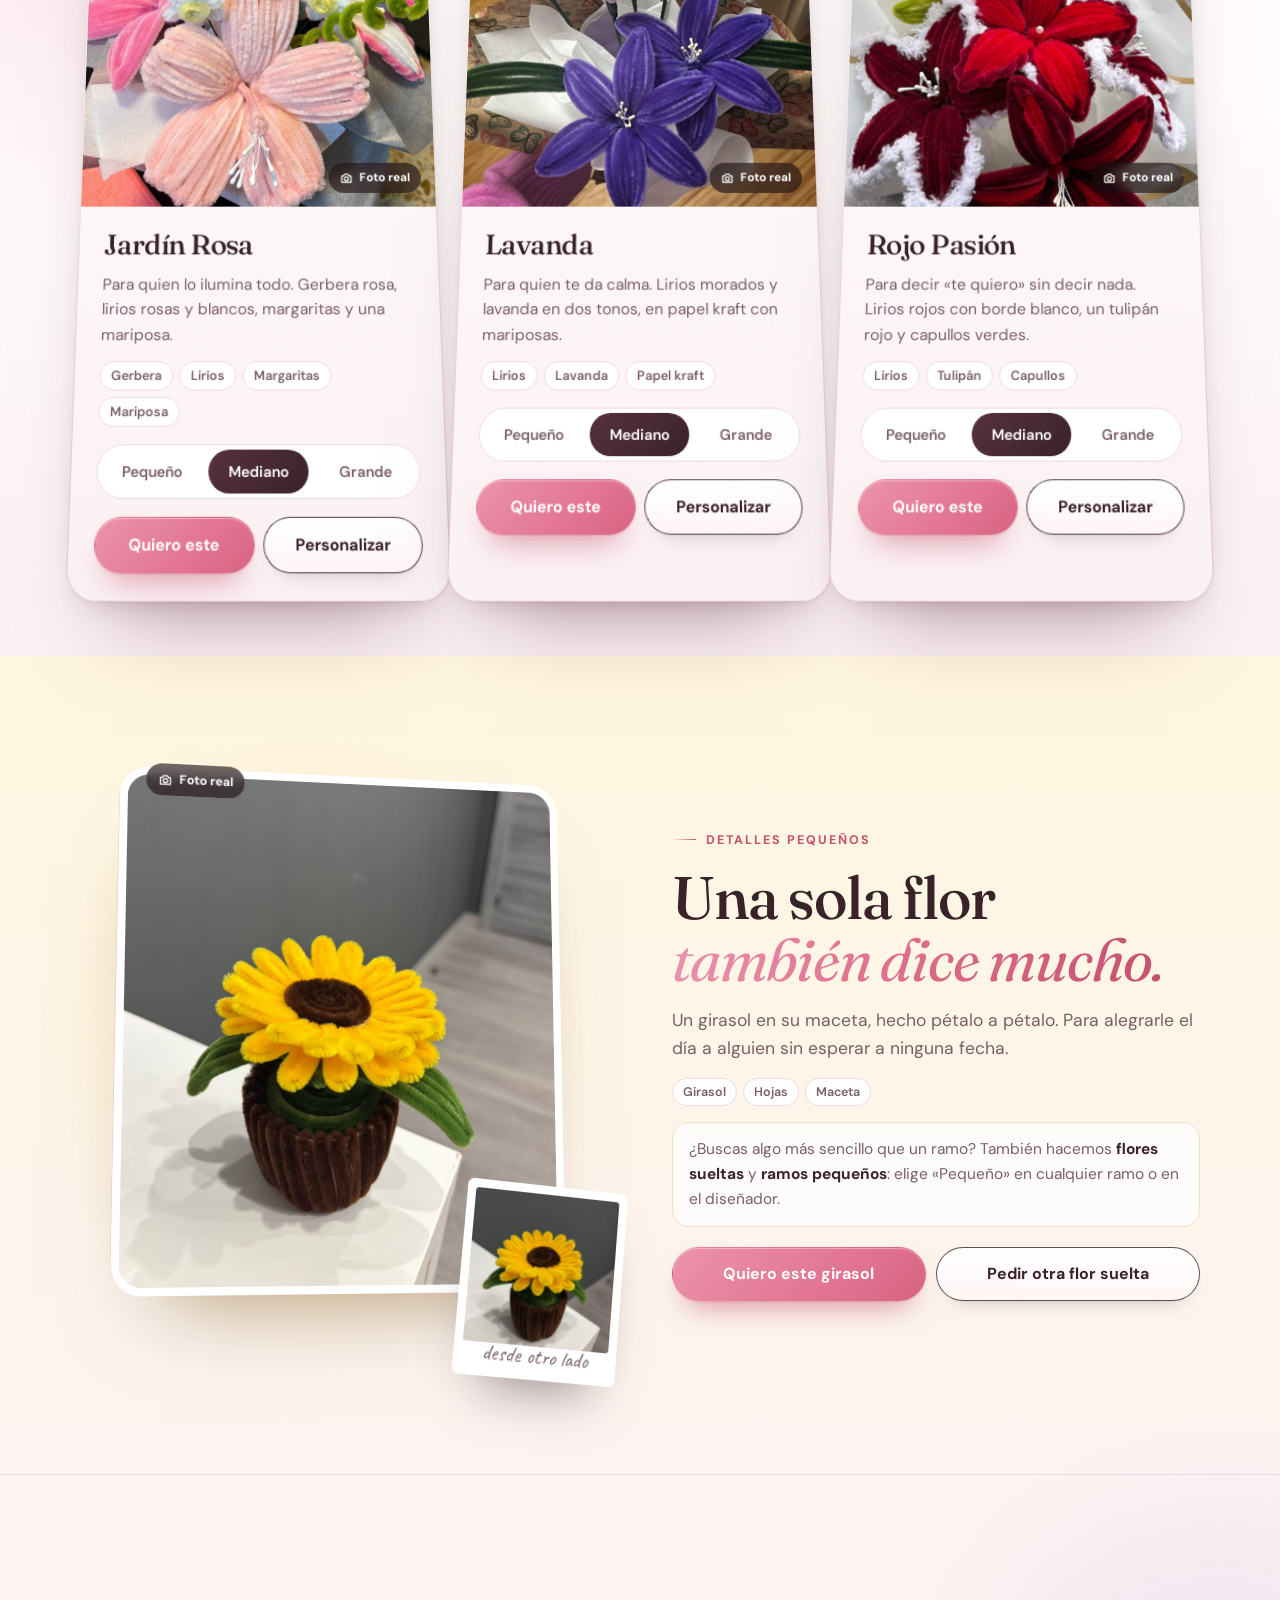
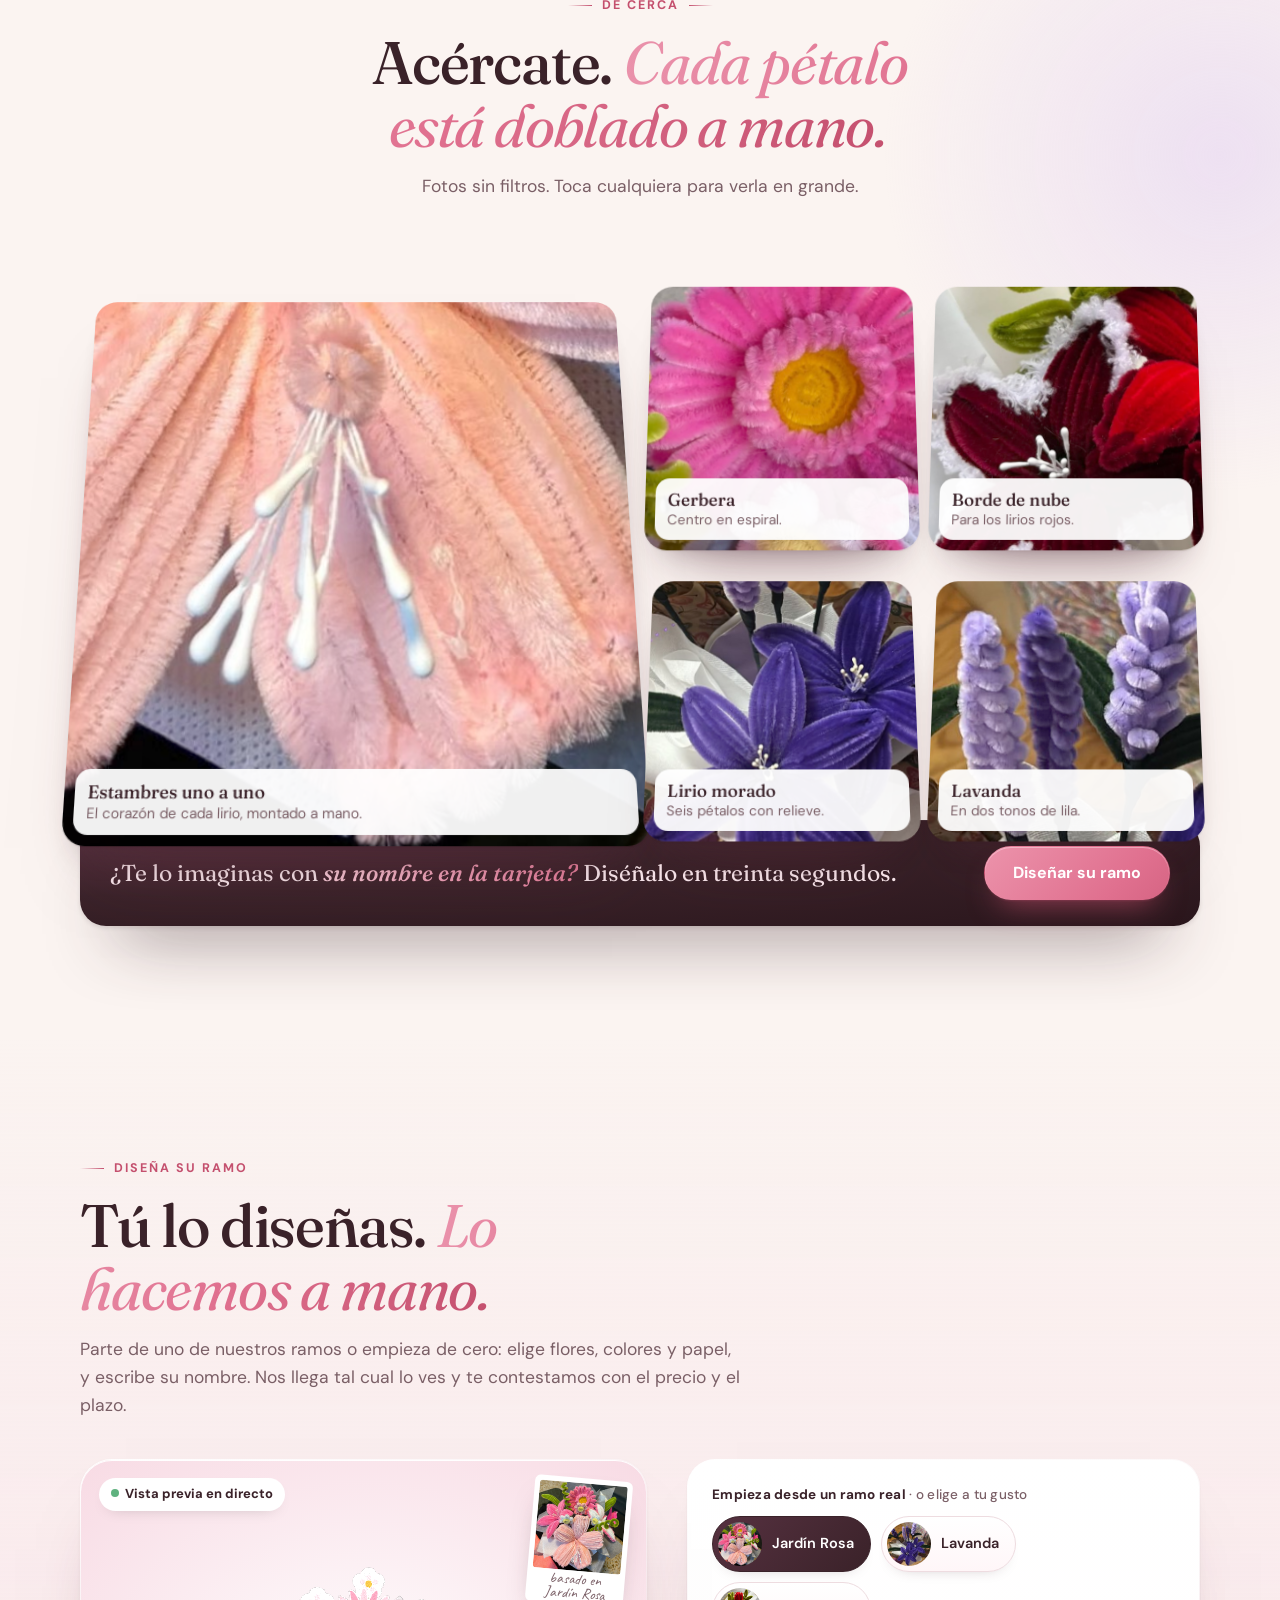
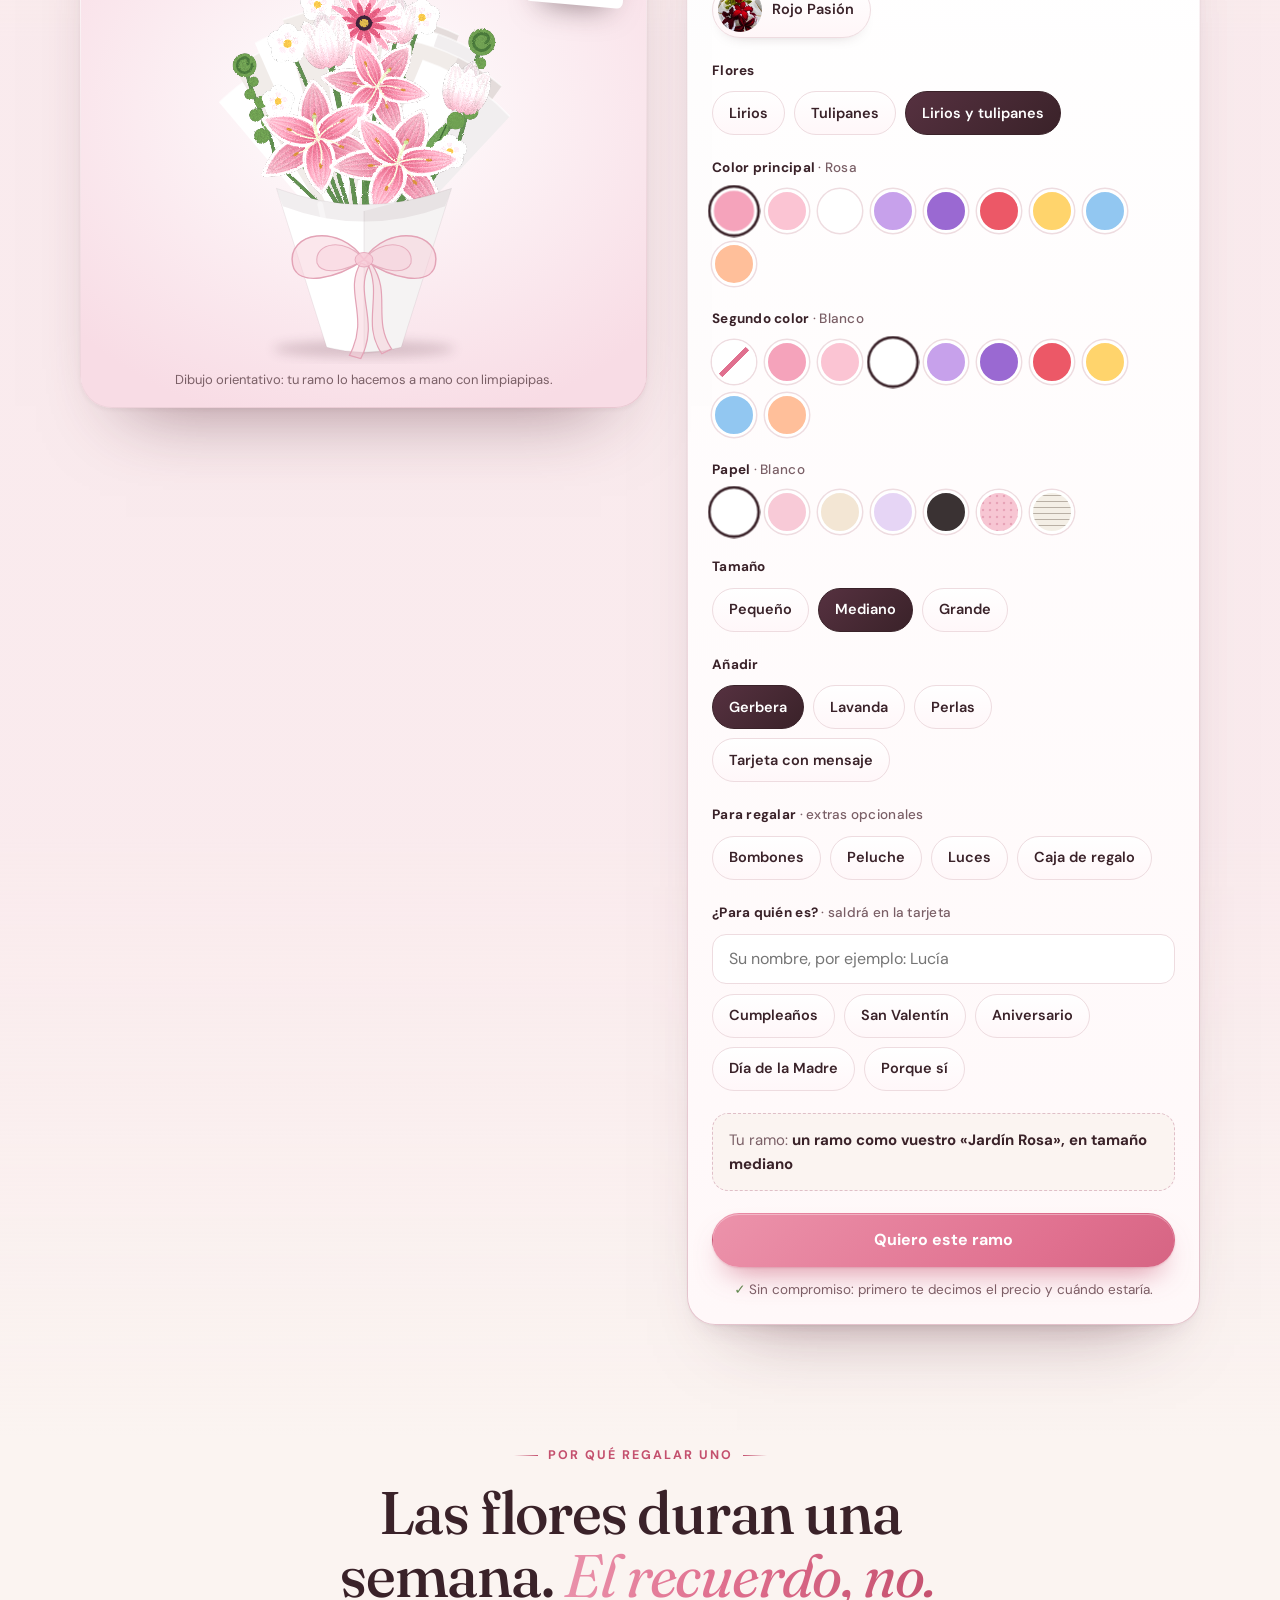
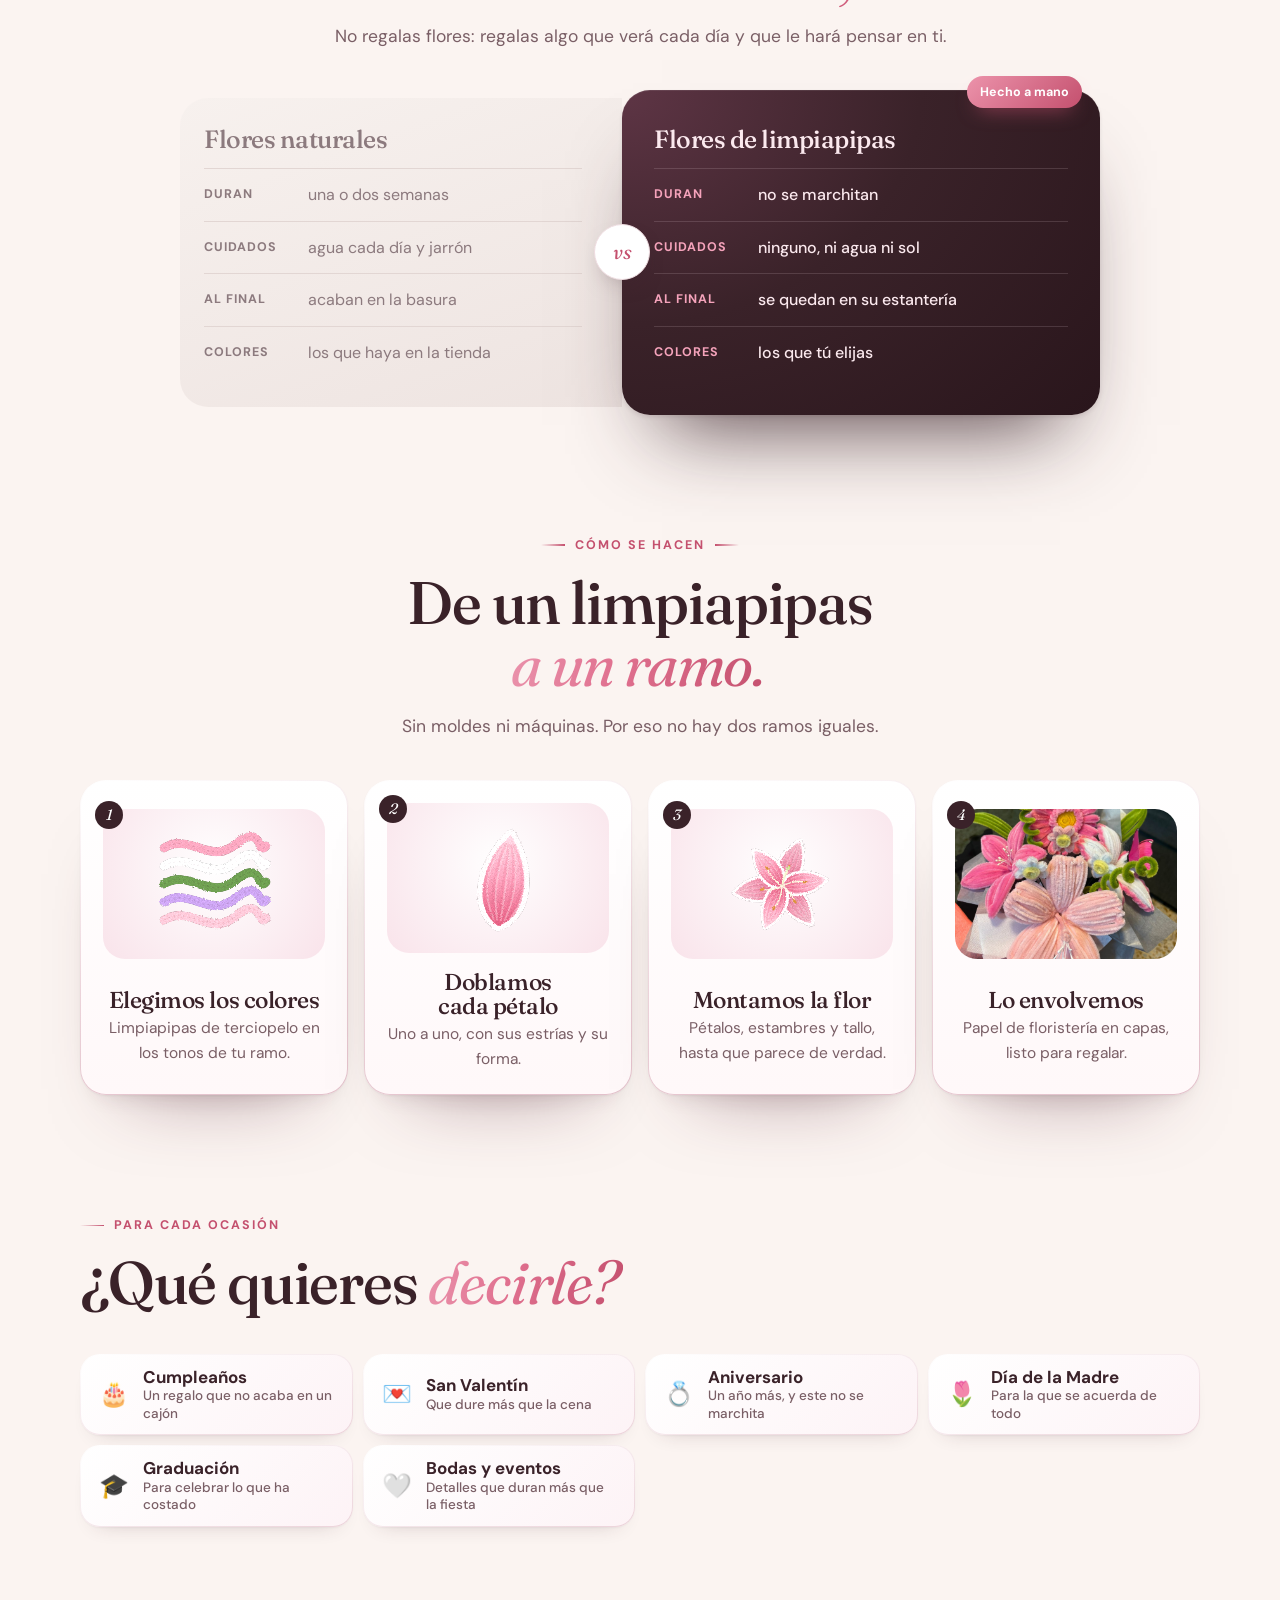
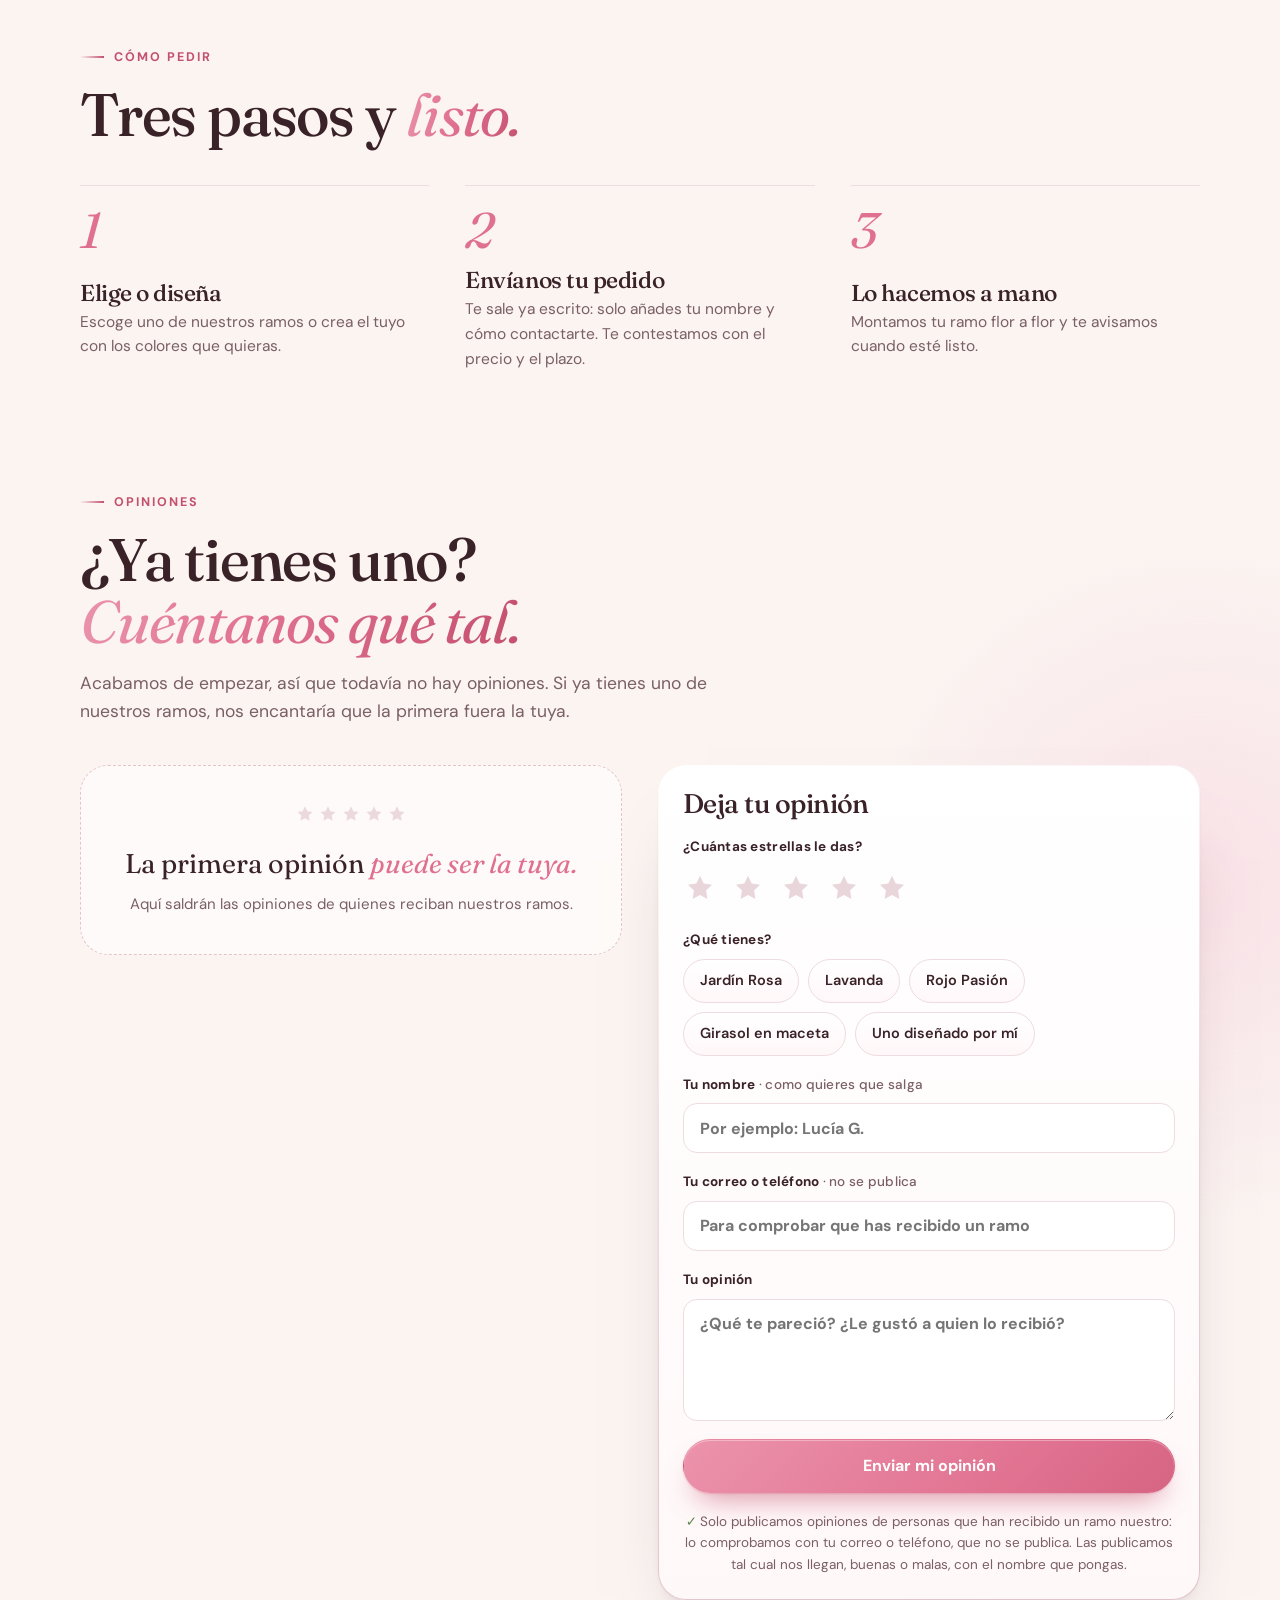
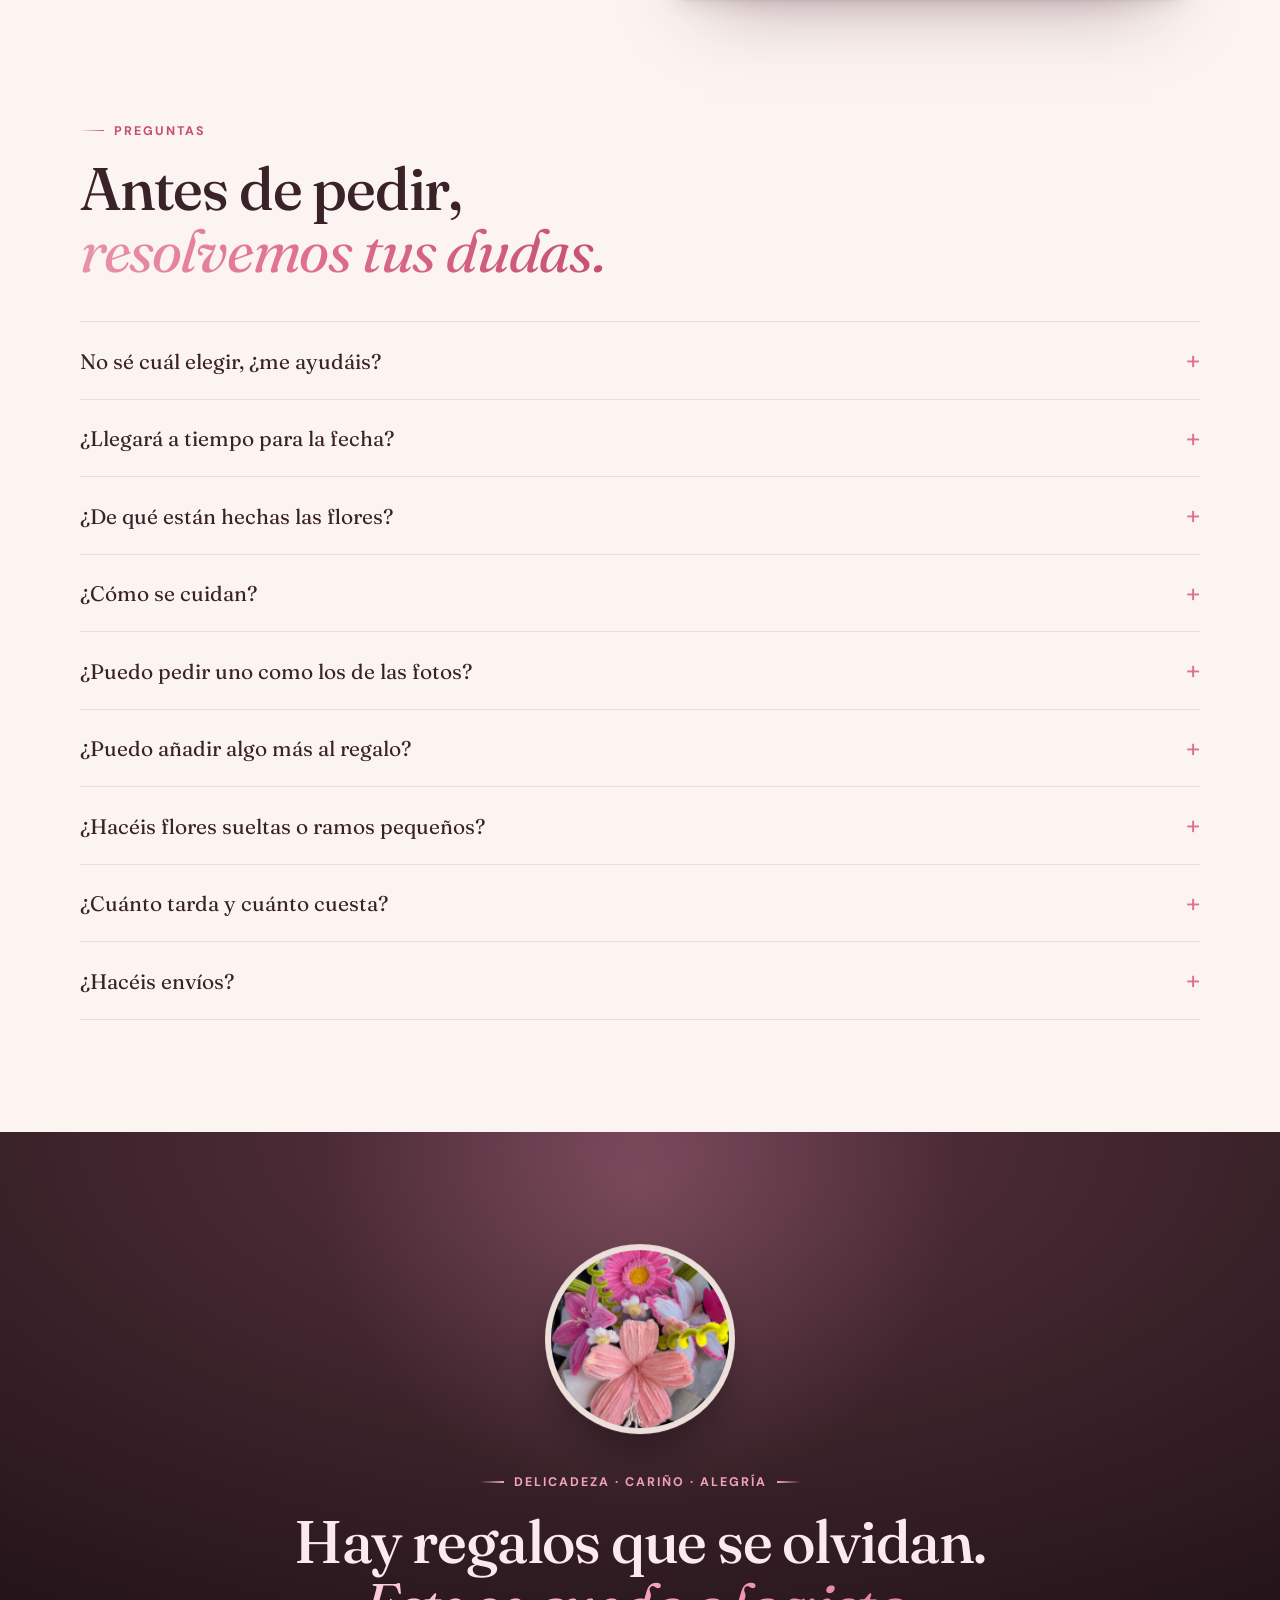
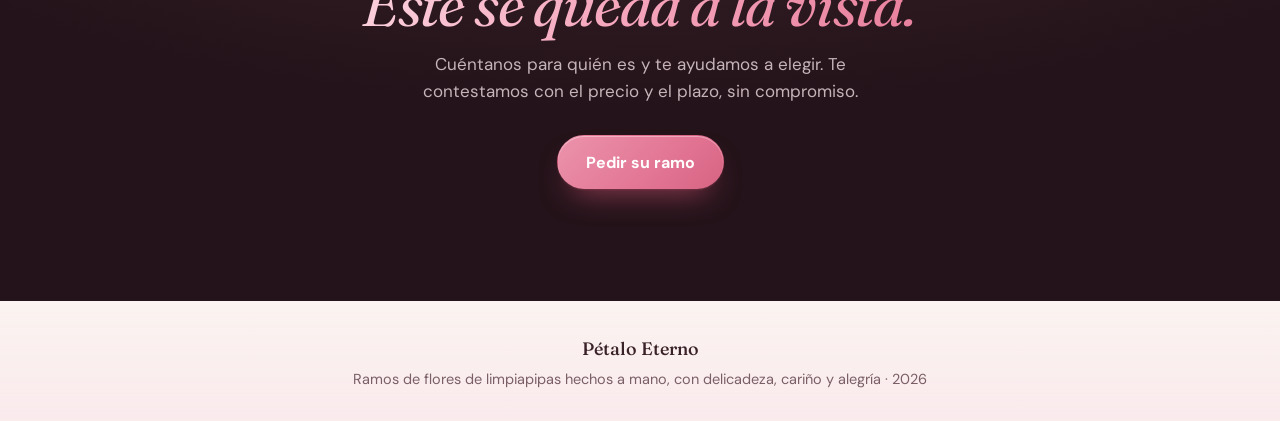
==== commit 85cd655f: "Flores: la foto para compartir apunta a la dirección propia de la tienda (petaloeterno.vercel.app) C" ====
--- a/flores/index.html
+++ b/flores/index.html
@@ -8,7 +8,7 @@
     <meta name="theme-color" content="#FBF4F1">
     <meta property="og:title" content="Regala flores que nunca se marchitan">
     <meta property="og:description" content="Ramos de limpiapipas hechos a mano, con su nombre en la tarjeta. Diséñalo y pídelo desde aquí.">
-    <meta property="og:image" content="https://jlopedigital.vercel.app/flores/img/rojo.jpg">
+    <meta property="og:image" content="https://petaloeterno.vercel.app/img/rojo.jpg">
     <meta property="og:type" content="website">
     <meta name="robots" content="noindex">
     <link rel="preconnect" href="https://fonts.googleapis.com">
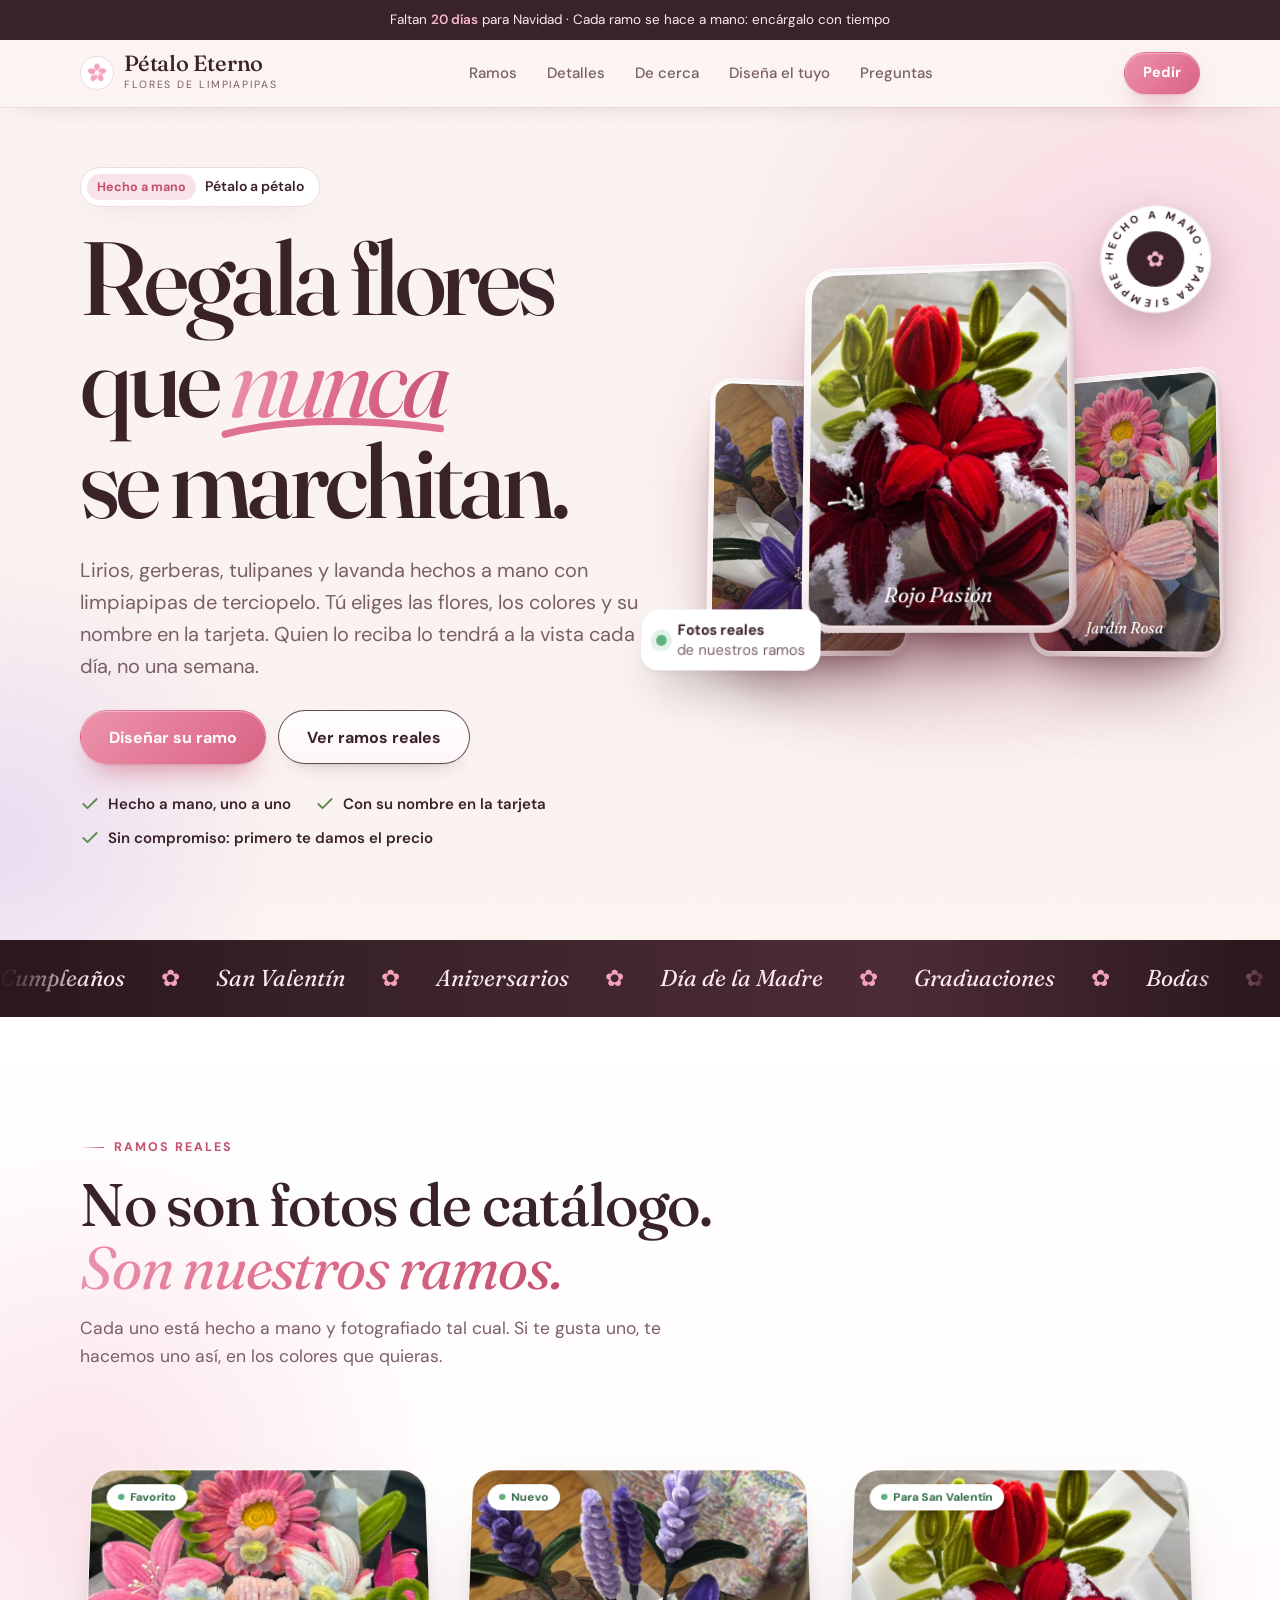
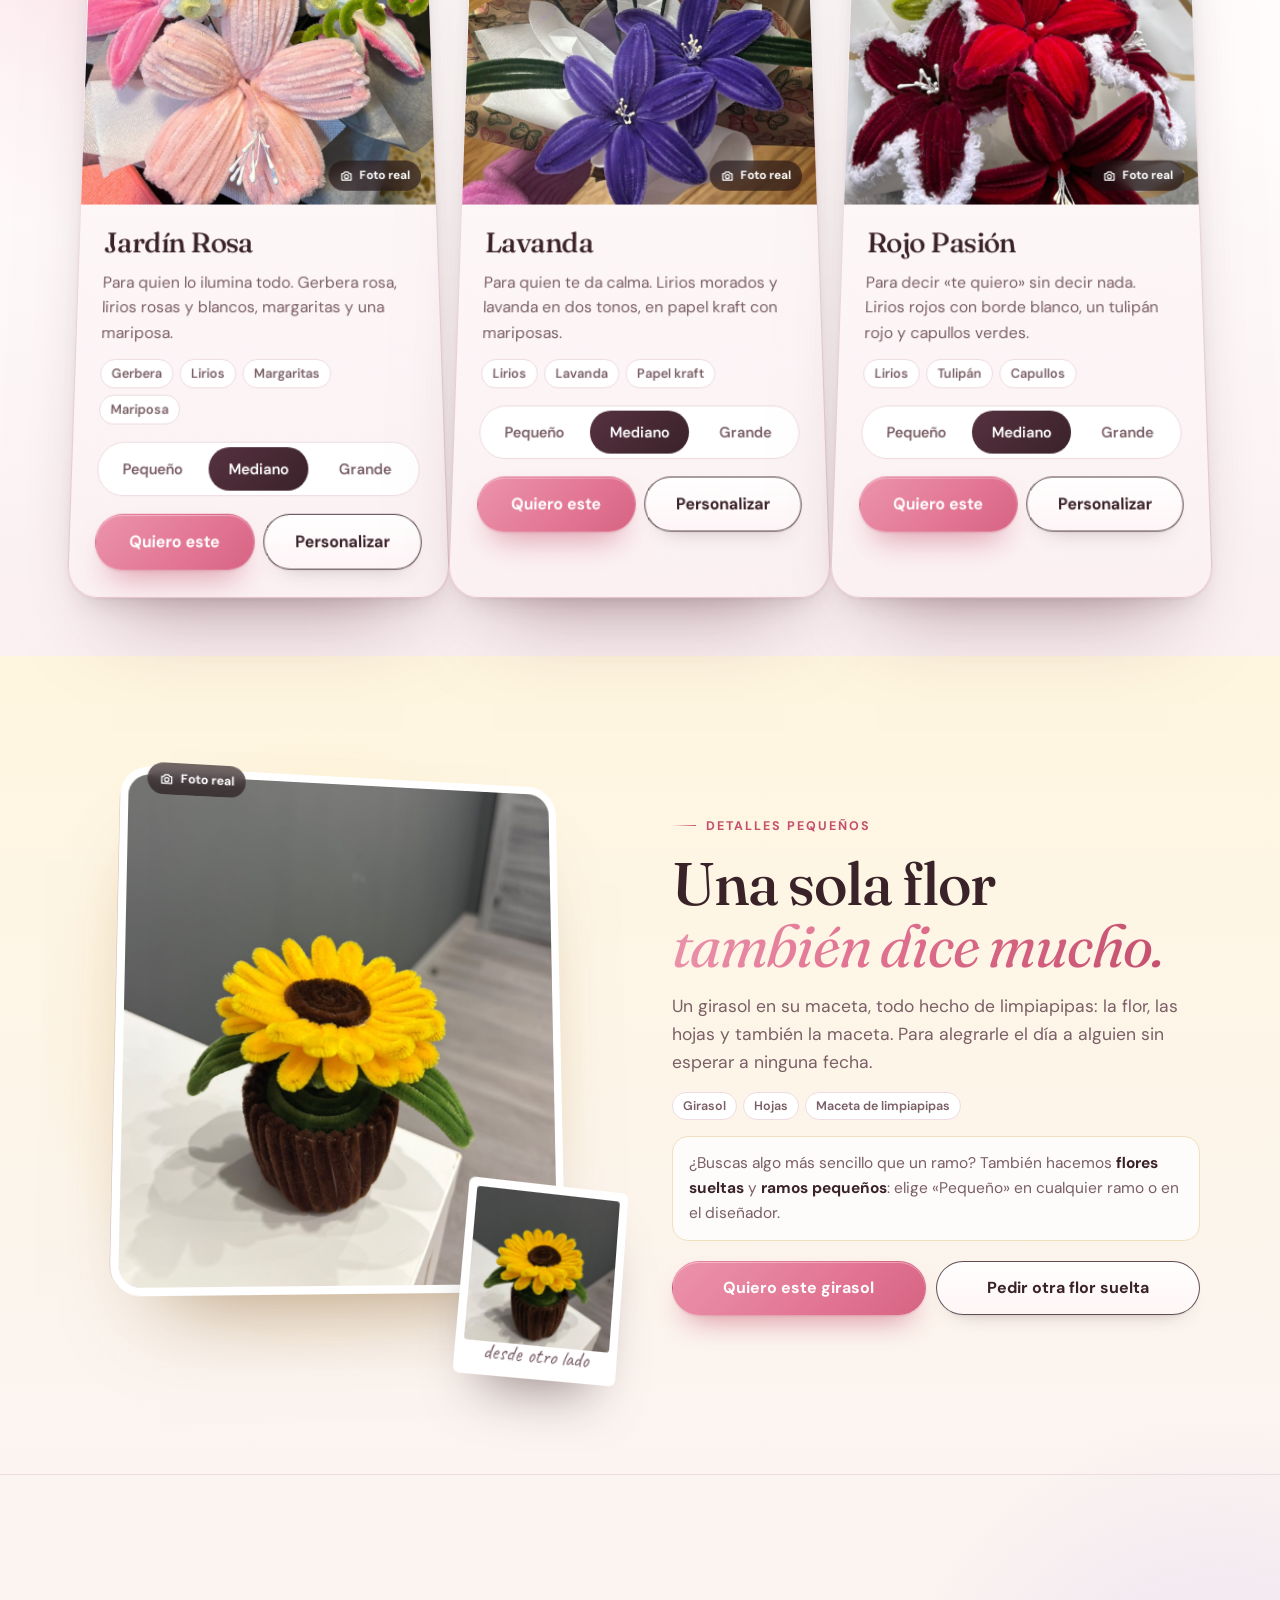
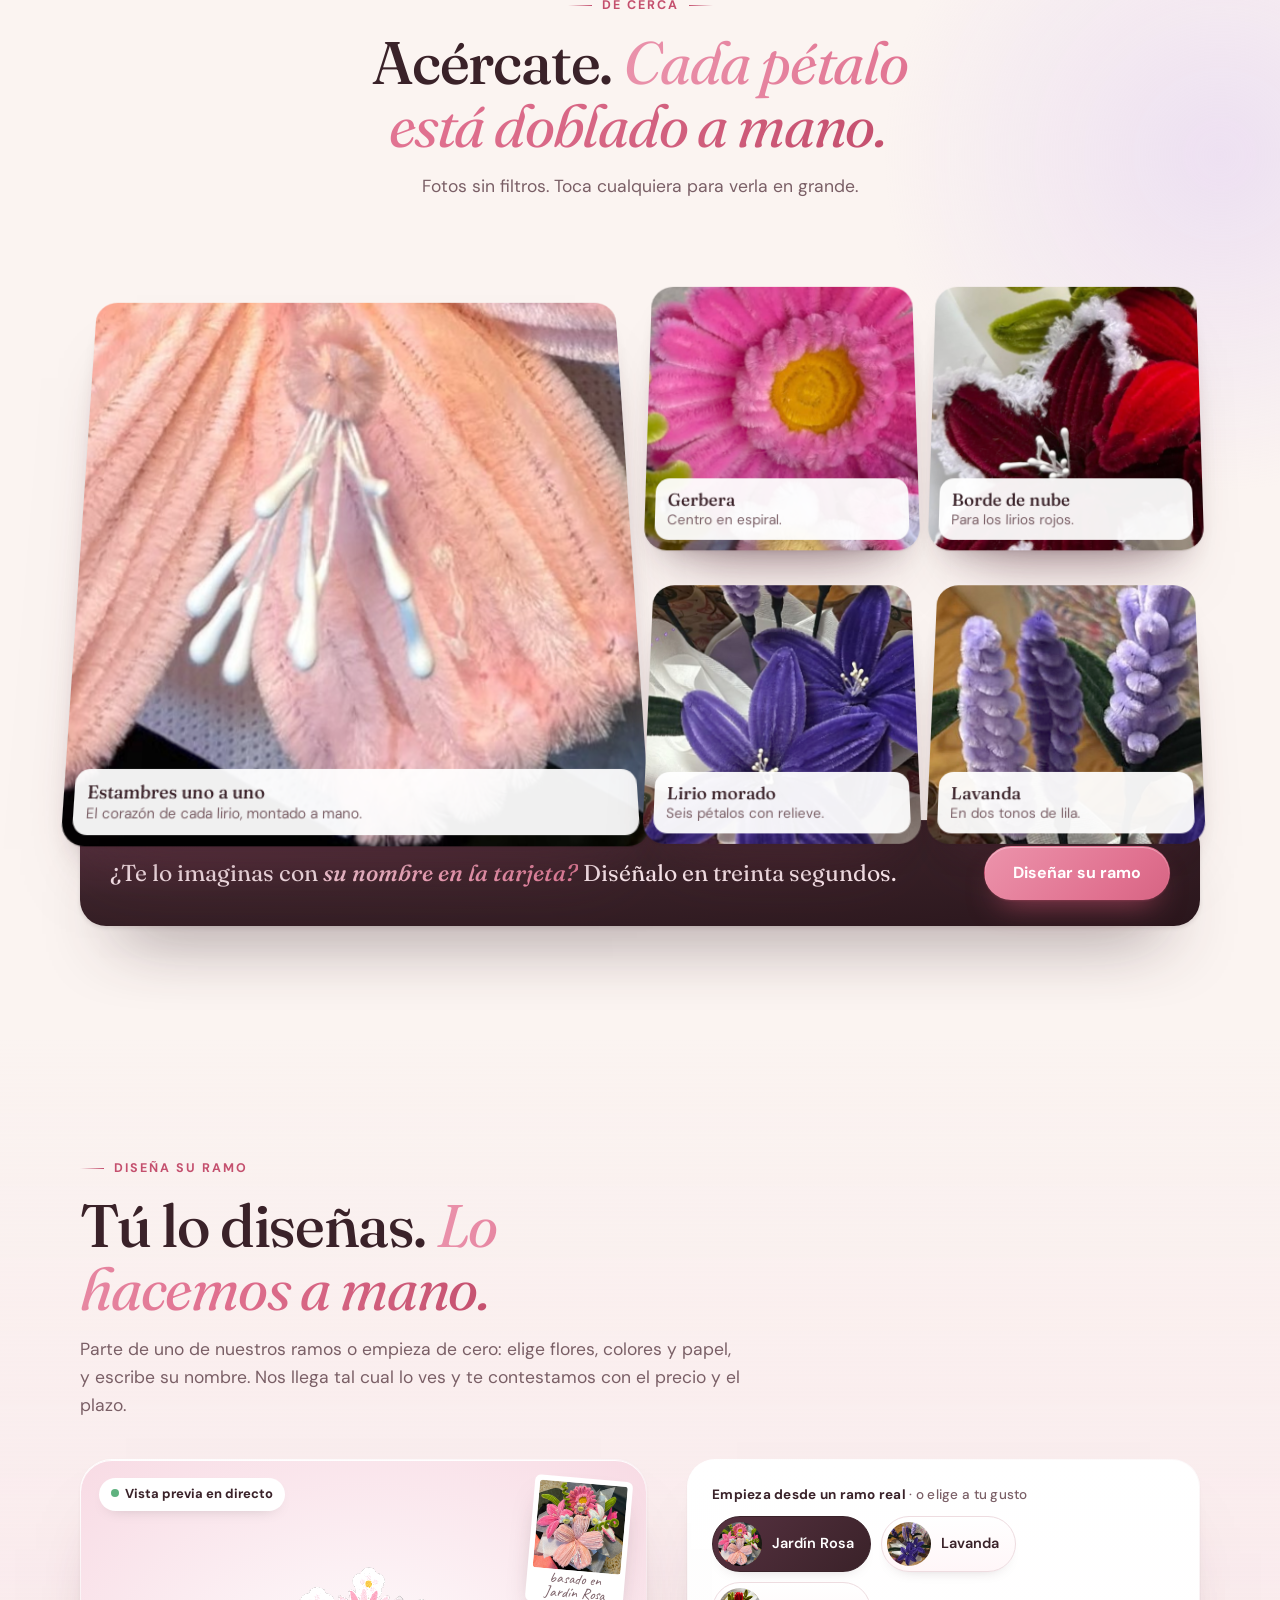
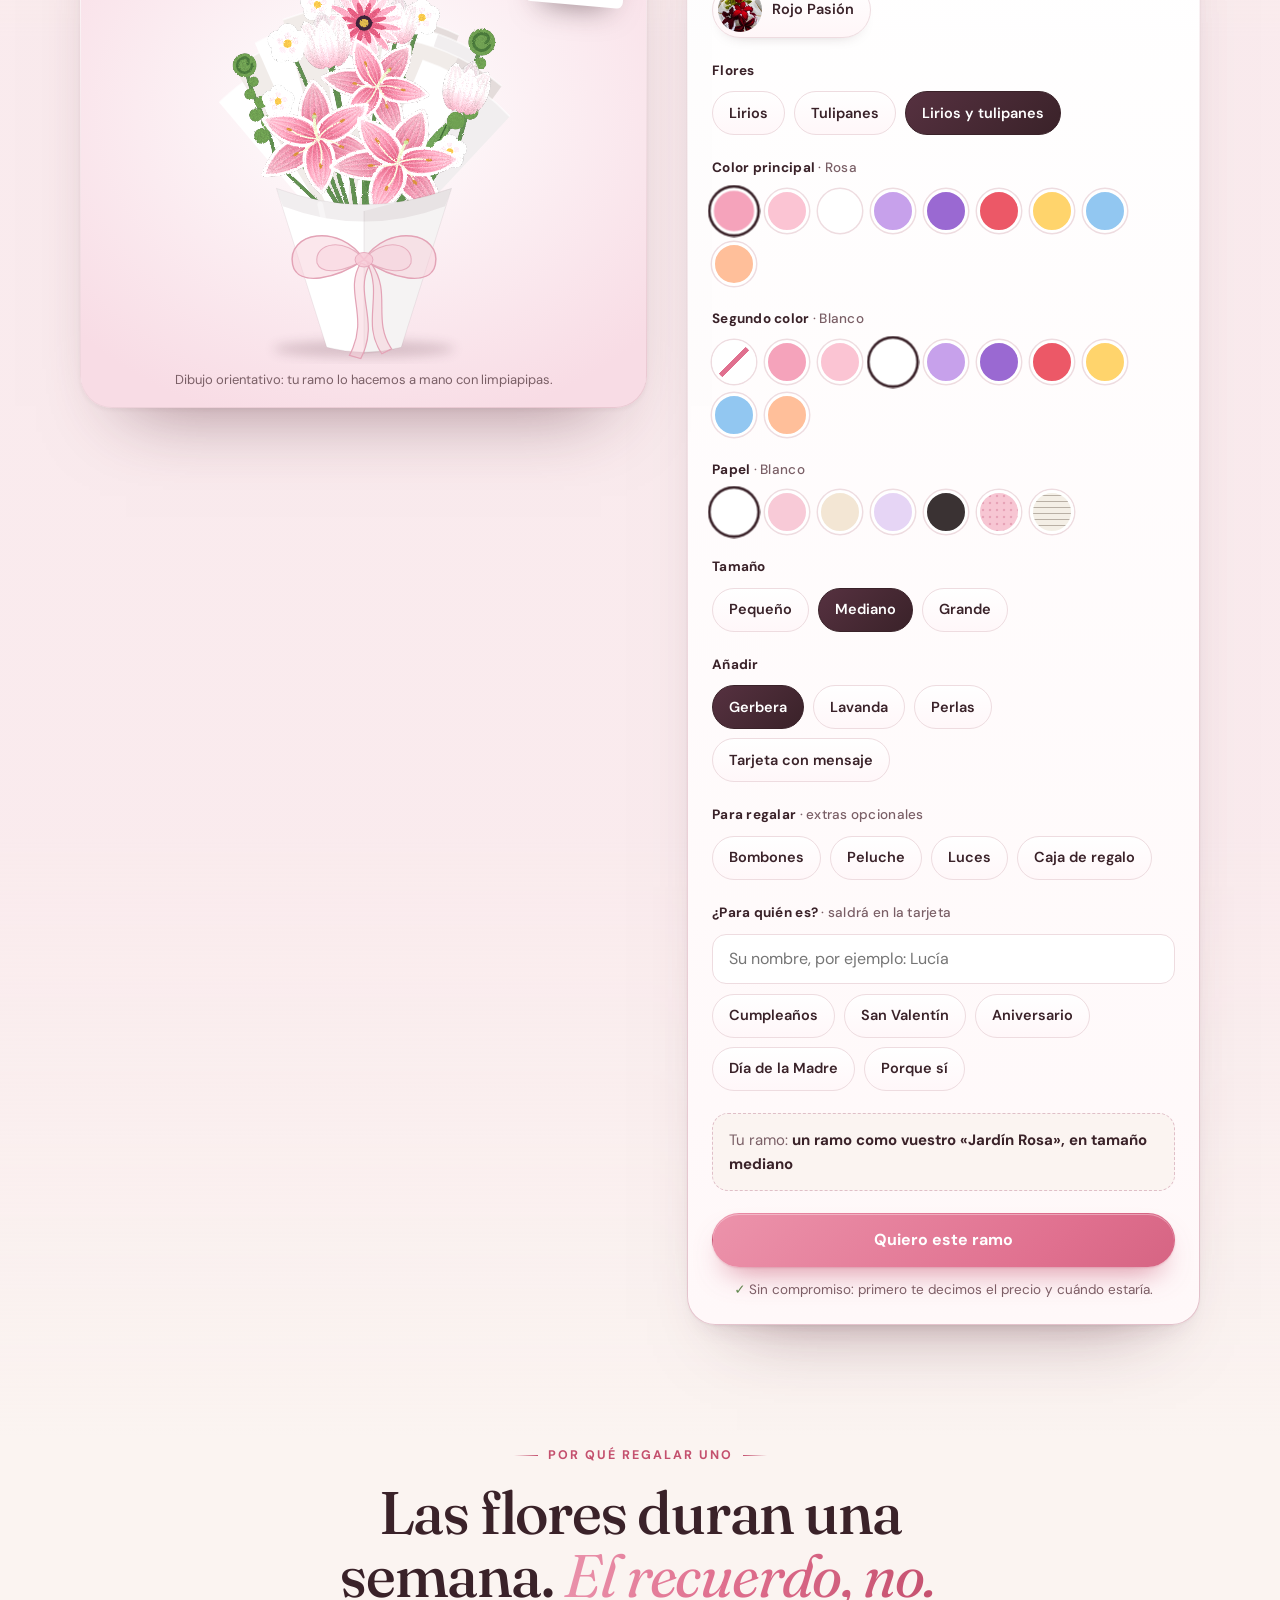
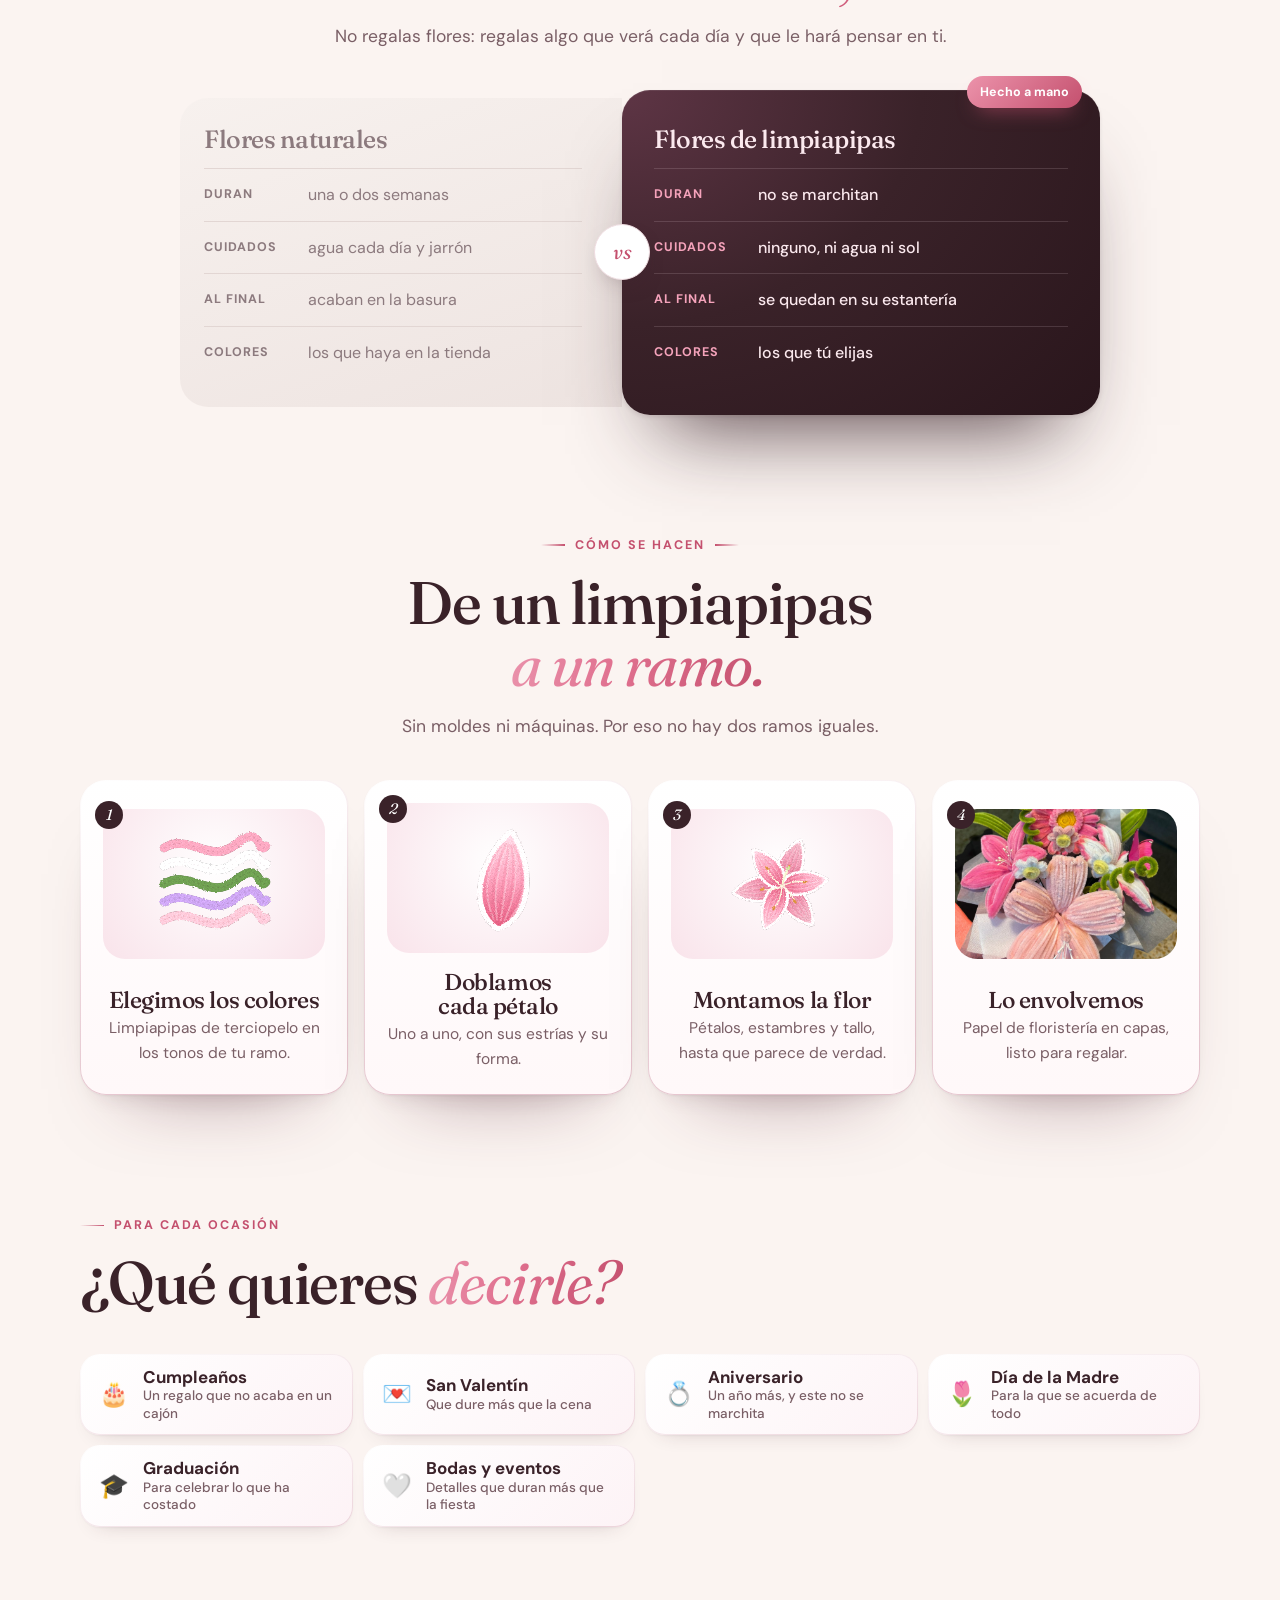
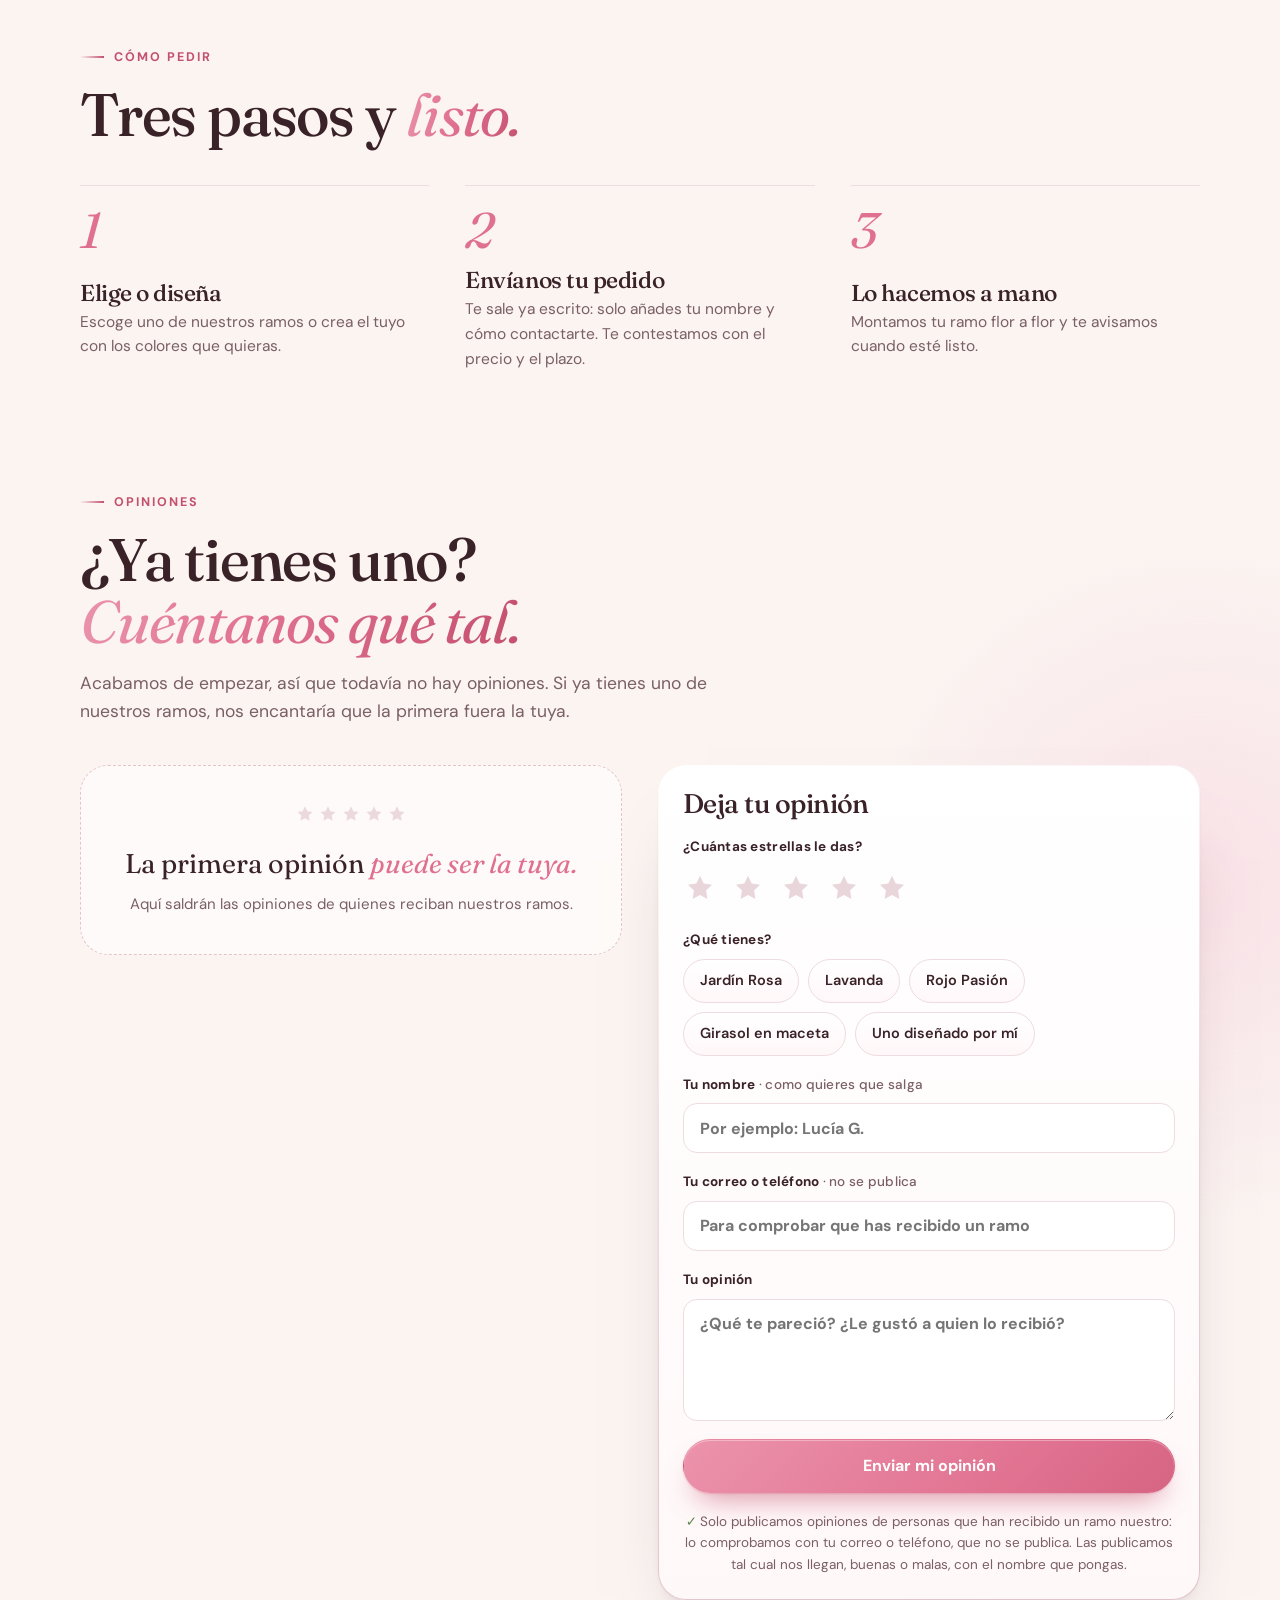
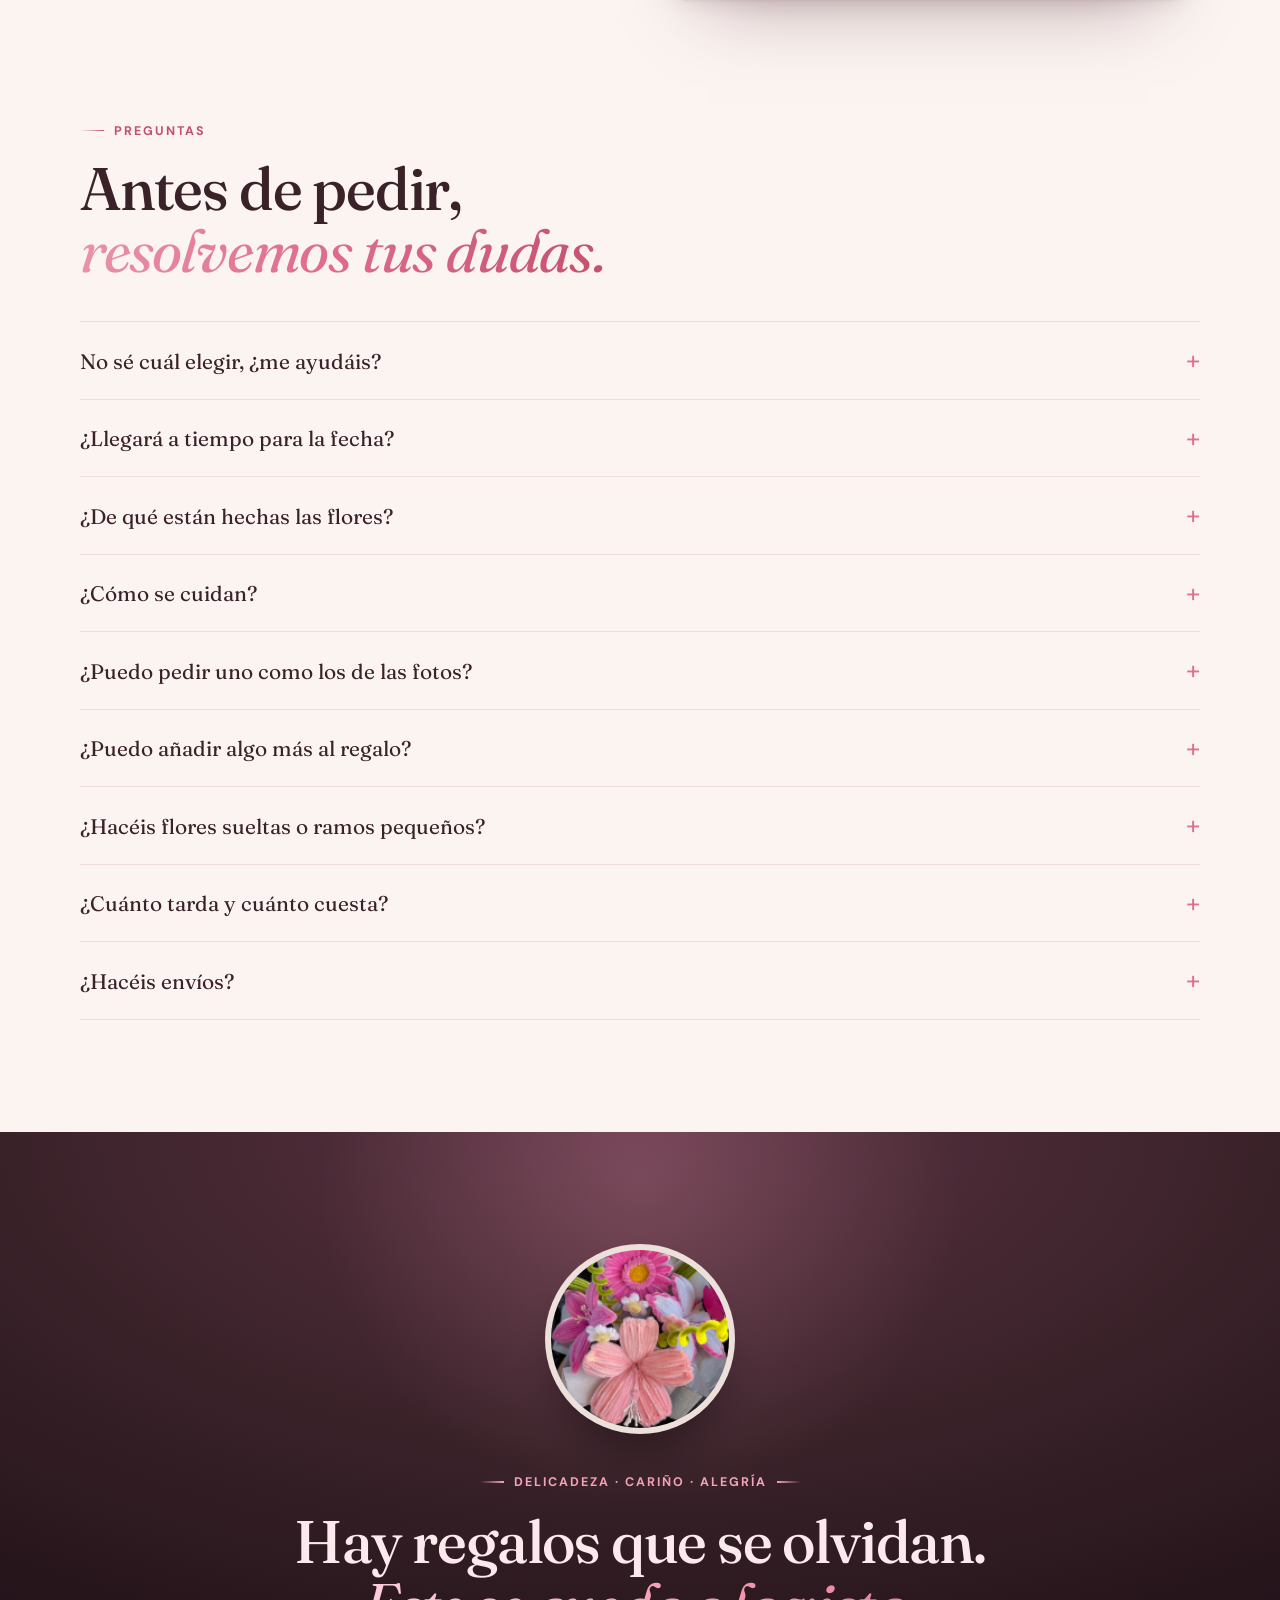
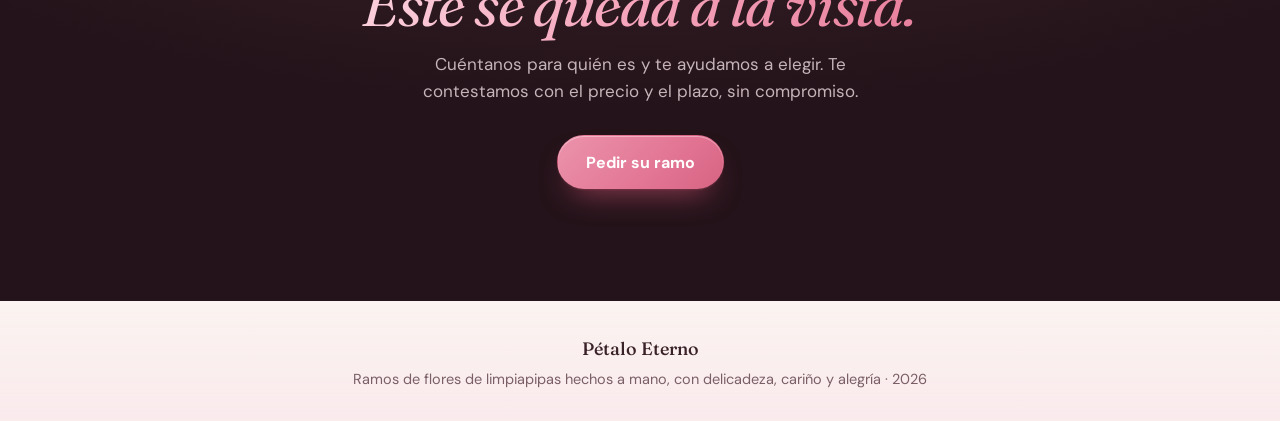
==== commit 89c2bb81: "Flores: el girasol lleva también la maceta hecha de limpiapipas Co-Authored-By: Claude Opus 5.5 <nor" ====
--- a/flores/index.html
+++ b/flores/index.html
@@ -526,7 +526,7 @@
             <div class="halo" aria-hidden="true"></div>
             <div class="slot giro p0"><div class="cuadro zoom" data-big="img/rojo.jpg"><div class="pic"><img src="img/rojo.jpg" alt="Ramo Rojo Pasión: lirios rojos con borde blanco, un tulipán rojo y capullos verdes" width="1300" height="1311" fetchpriority="high"><i class="velo"></i></div><span class="cuadro-n">Rojo Pasión</span></div></div>
             <div class="slot giro p1"><div class="cuadro" data-big="img/rosa-1.jpg"><div class="pic"><img src="img/rosa-1.jpg" alt="Ramo Jardín Rosa: gerbera rosa, lirios rosas y blancos y margaritas" width="1400" height="1325" loading="lazy"><i class="velo"></i></div><span class="cuadro-n">Jardín Rosa</span></div></div>
-            <div class="slot giro p2"><div class="cuadro" data-big="img/girasol-1.jpg"><div class="pic"><img src="img/girasol-1.jpg" alt="Girasol de limpiapipas en su maceta" width="1300" height="1455" loading="lazy"><i class="velo"></i></div><span class="cuadro-n">Girasol</span></div></div>
+            <div class="slot giro p2"><div class="cuadro" data-big="img/girasol-1.jpg"><div class="pic"><img src="img/girasol-1.jpg" alt="Girasol y maceta hechos de limpiapipas" width="1300" height="1455" loading="lazy"><i class="velo"></i></div><span class="cuadro-n">Girasol</span></div></div>
             <div class="slot giro p3"><div class="cuadro" data-big="img/lavanda.jpg"><div class="pic"><img src="img/lavanda.jpg" alt="Ramo Lavanda: lirios morados y lavanda de limpiapipas" width="1100" height="1127" loading="lazy"><i class="velo"></i></div><span class="cuadro-n">Lavanda</span></div></div>
             <div class="slot s-sello" aria-hidden="true"><svg class="sello" viewBox="0 0 120 120" aria-hidden="true"><defs><path id="circ" d="M60,60 m-44,0 a44,44 0 1,1 88,0 a44,44 0 1,1 -88,0"/></defs><circle cx="60" cy="60" r="58" fill="#fff" stroke="#EEDCE0"/><text font-family="DM Sans, sans-serif" font-size="11.5" font-weight="700" letter-spacing="3.2" fill="#3A2229"><textPath href="#circ">HECHO A MANO · PARA SIEMPRE · </textPath></text></svg><div class="sello-c"><span>✿</span></div></div>
             <div class="slot s-chip"><div class="real"><i></i><div><b>Fotos reales</b><span>de nuestros ramos</span></div></div></div>
@@ -552,15 +552,15 @@
             <div class="halo" aria-hidden="true"></div>
             <div class="grosor g-rect" aria-hidden="true"></div>
             <span class="real-t"><svg viewBox="0 0 24 24" fill="none" stroke="currentColor" stroke-width="2" stroke-linecap="round" stroke-linejoin="round"><path d="M4 8h3l2-3h6l2 3h3v11H4z"/><circle cx="12" cy="13" r="3.5"/></svg>Foto real</span>
-            <div class="foto principal zoom" data-big="img/girasol-1.jpg"><img src="img/girasol-1.jpg" alt="Girasol de limpiapipas en una maceta marrón" width="1300" height="1455" loading="lazy"></div>
+            <div class="foto principal zoom" data-big="img/girasol-1.jpg"><img src="img/girasol-1.jpg" alt="Girasol y maceta hechos de limpiapipas" width="1300" height="1455" loading="lazy"></div>
             <div class="polaroid zoom" data-big="img/girasol-2.jpg"><div class="foto"><img src="img/girasol-2.jpg" alt="El mismo girasol visto desde otro ángulo" loading="lazy"></div><span>desde otro lado</span></div>
           </div>
         </div>
         <div class="det-txt rv">
             <span class="kicker">Detalles pequeños</span>
             <h2>Una sola flor <em>también dice mucho.</em></h2>
-            <p>Un girasol en su maceta, hecho pétalo a pétalo. Para alegrarle el día a alguien sin esperar a ninguna fecha.</p>
-            <div class="lleva"><span>Girasol</span><span>Hojas</span><span>Maceta</span></div>
+            <p>Un girasol en su maceta, todo hecho de limpiapipas: la flor, las hojas y también la maceta. Para alegrarle el día a alguien sin esperar a ninguna fecha.</p>
+            <div class="lleva"><span>Girasol</span><span>Hojas</span><span>Maceta de limpiapipas</span></div>
             <p class="det-nota">¿Buscas algo más sencillo que un ramo? También hacemos <b>flores sueltas</b> y <b>ramos pequeños</b>: elige «Pequeño» en cualquier ramo o en el diseñador.</p>
             <div class="det-acc"><a class="btn btn-rose" href="#" data-pedido="El girasol en maceta.">Quiero este girasol</a><a class="btn btn-line" href="#" data-pedido="Una flor suelta. ¿Qué flores hacéis?">Pedir otra flor suelta</a></div>
         </div>
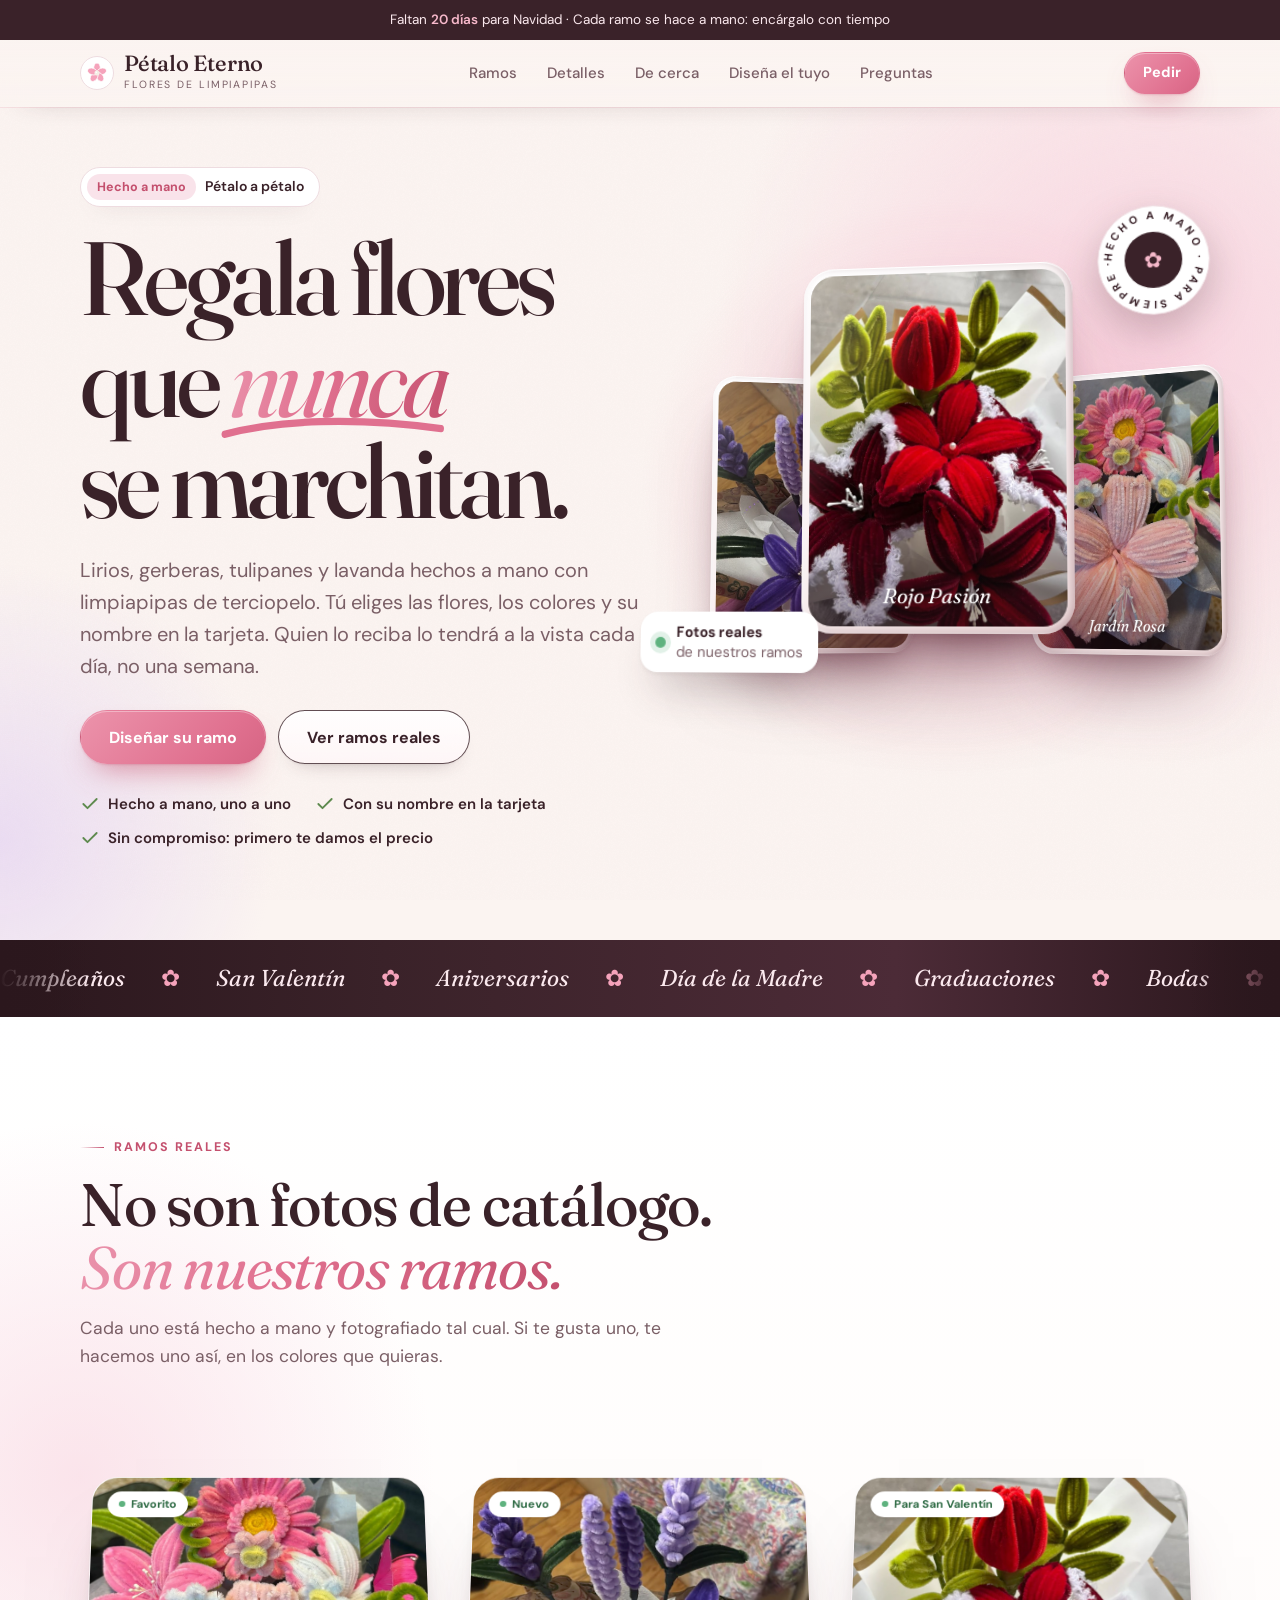
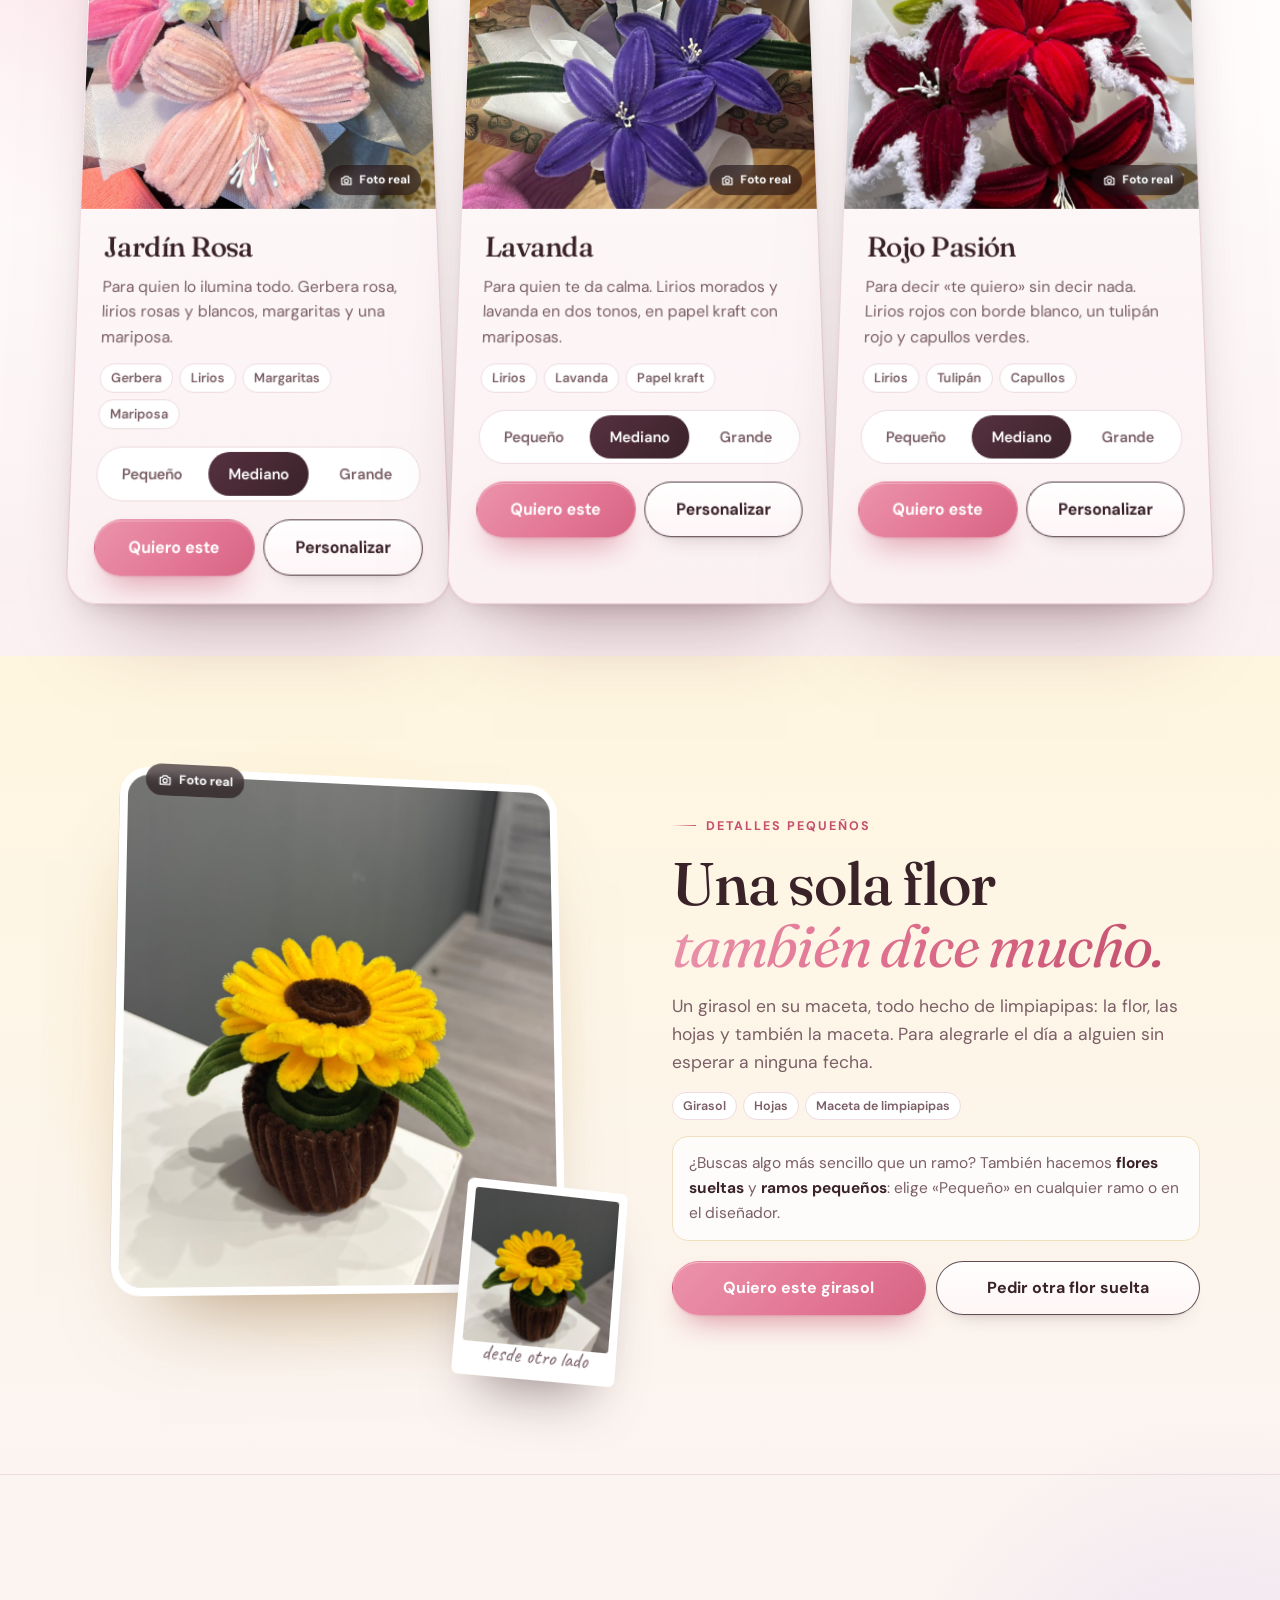
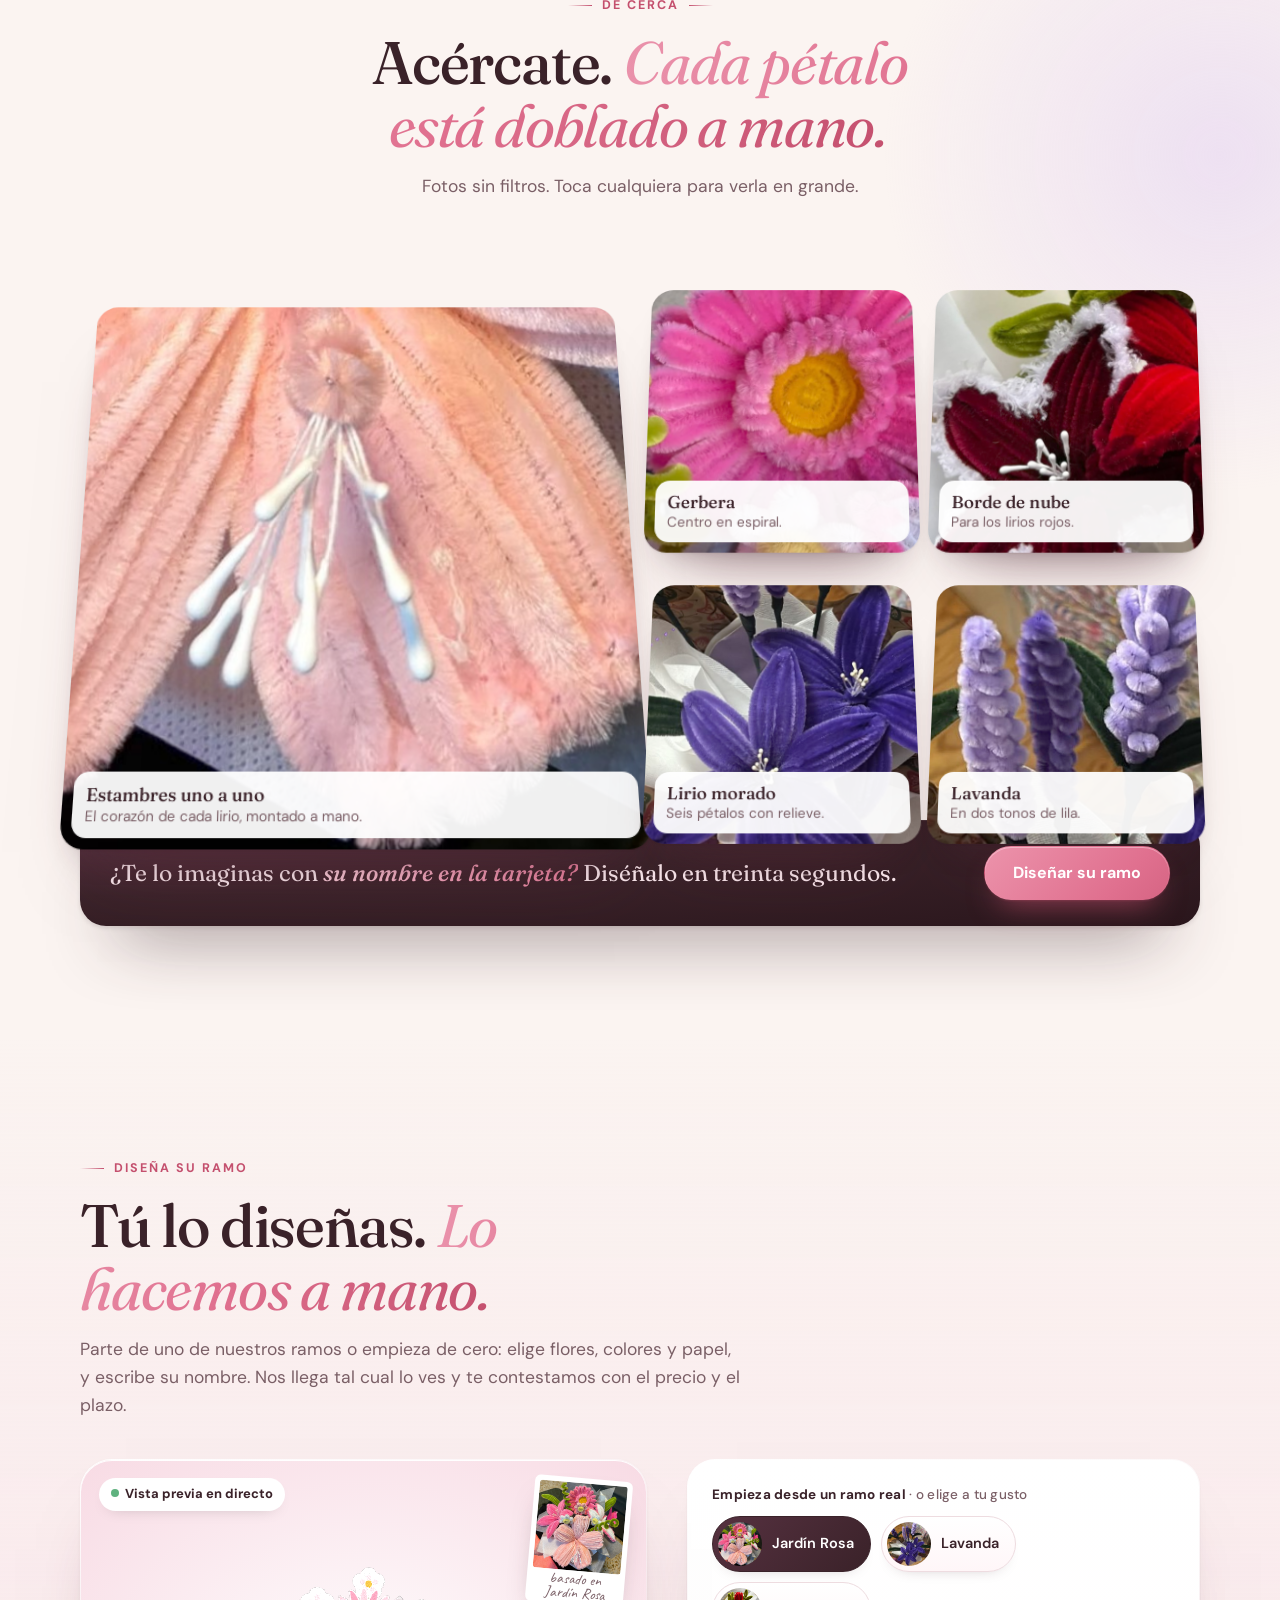
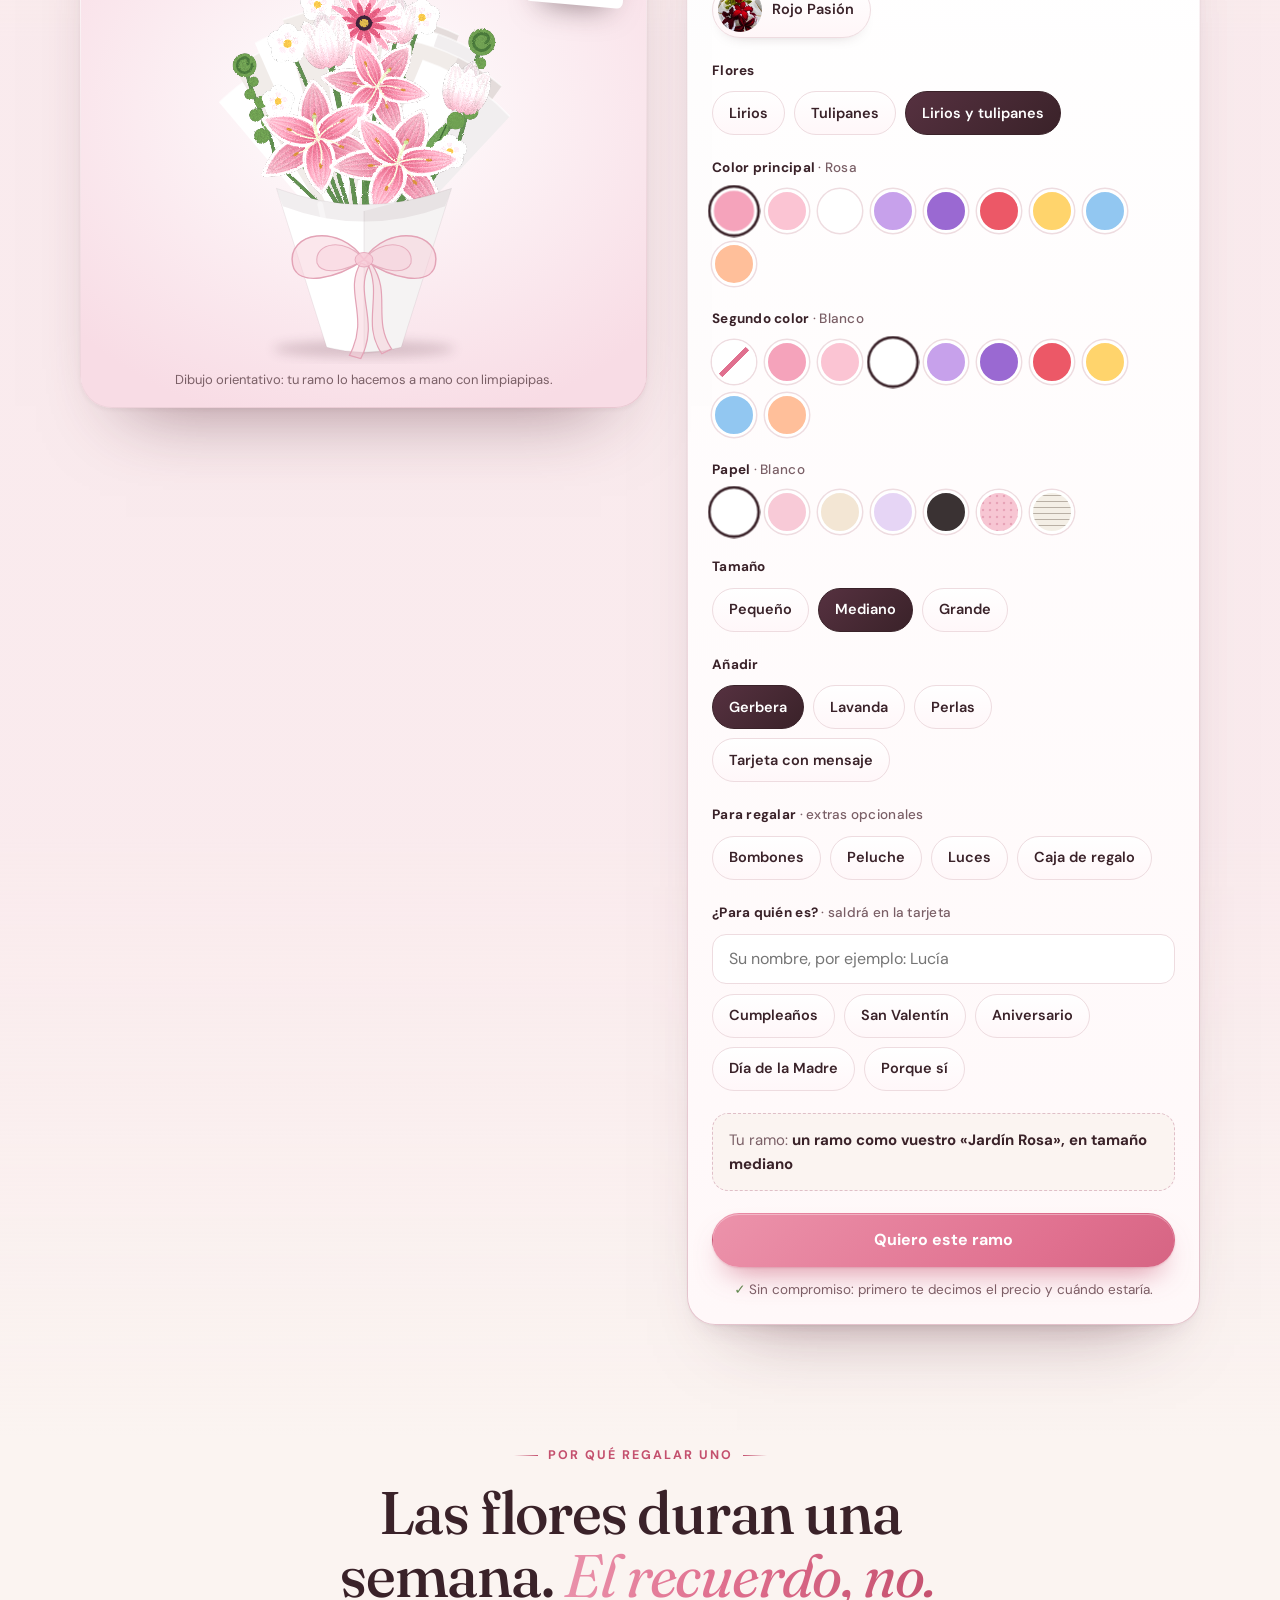
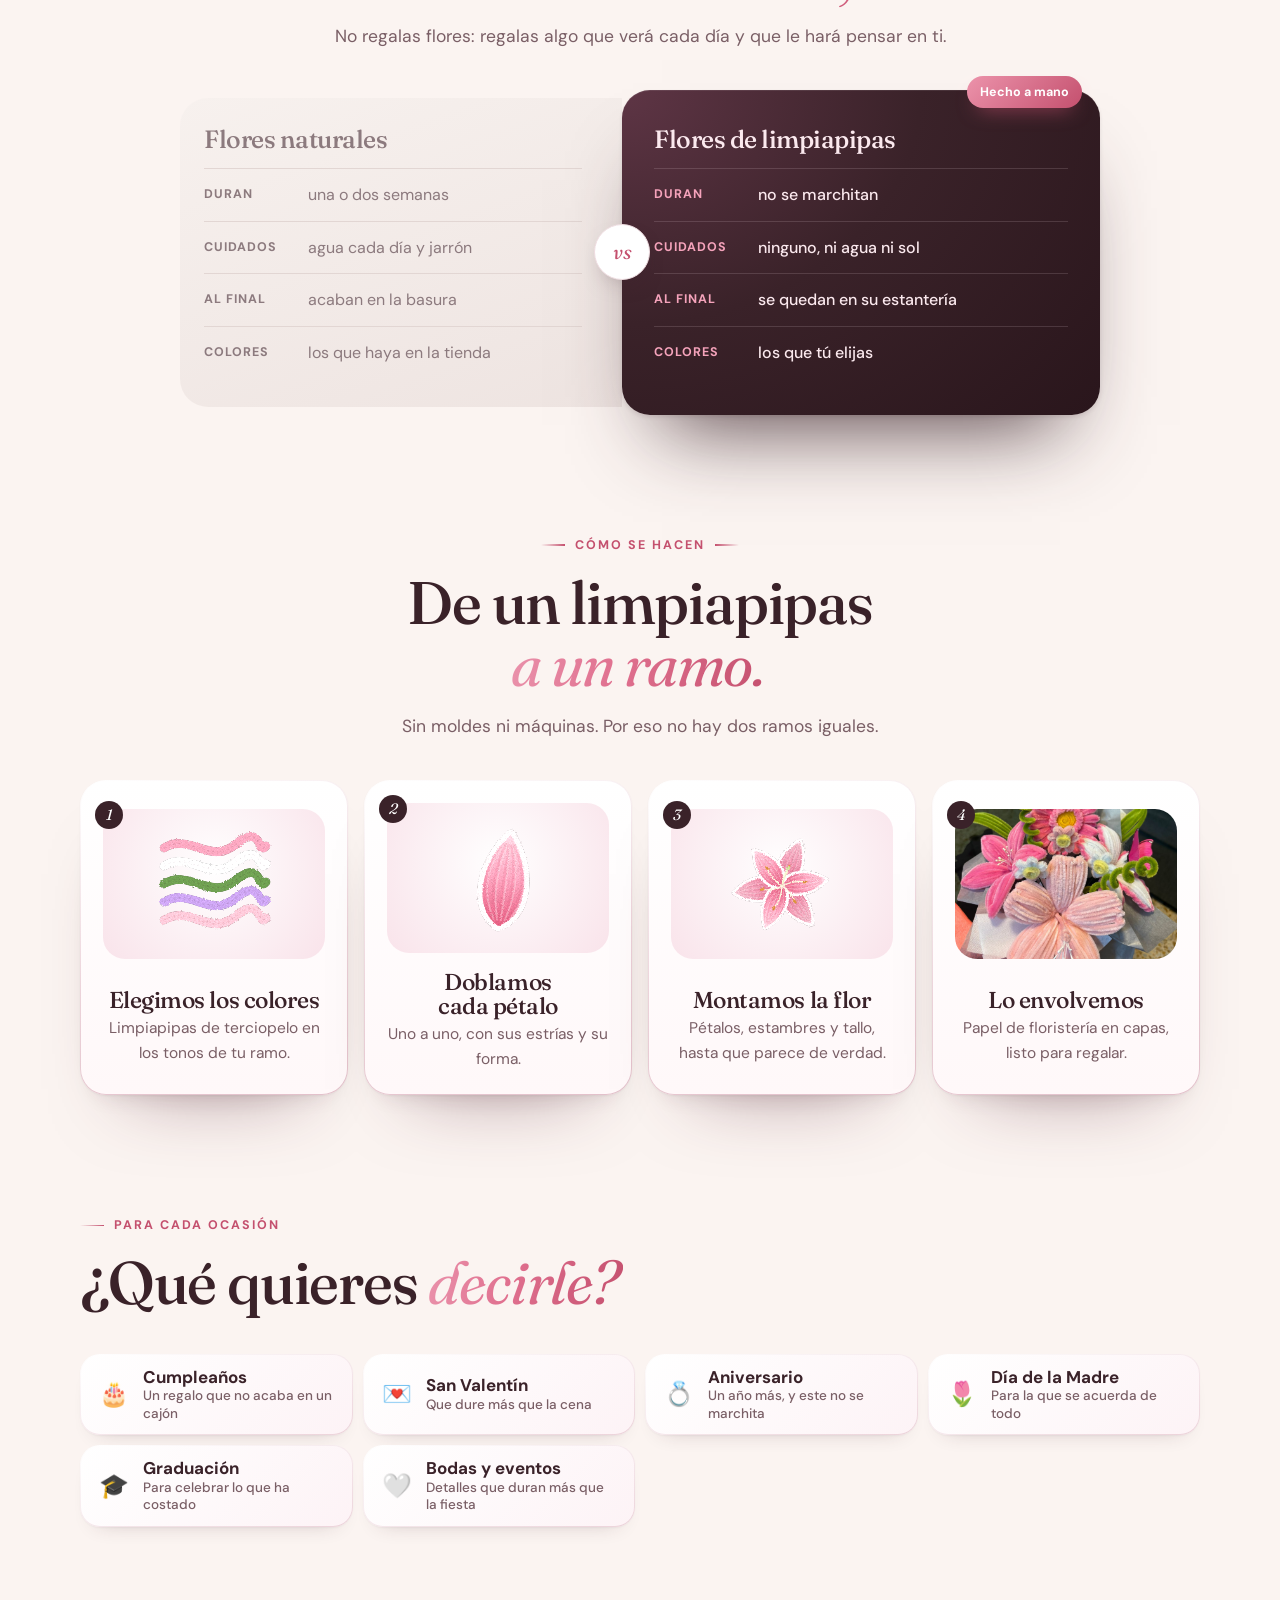
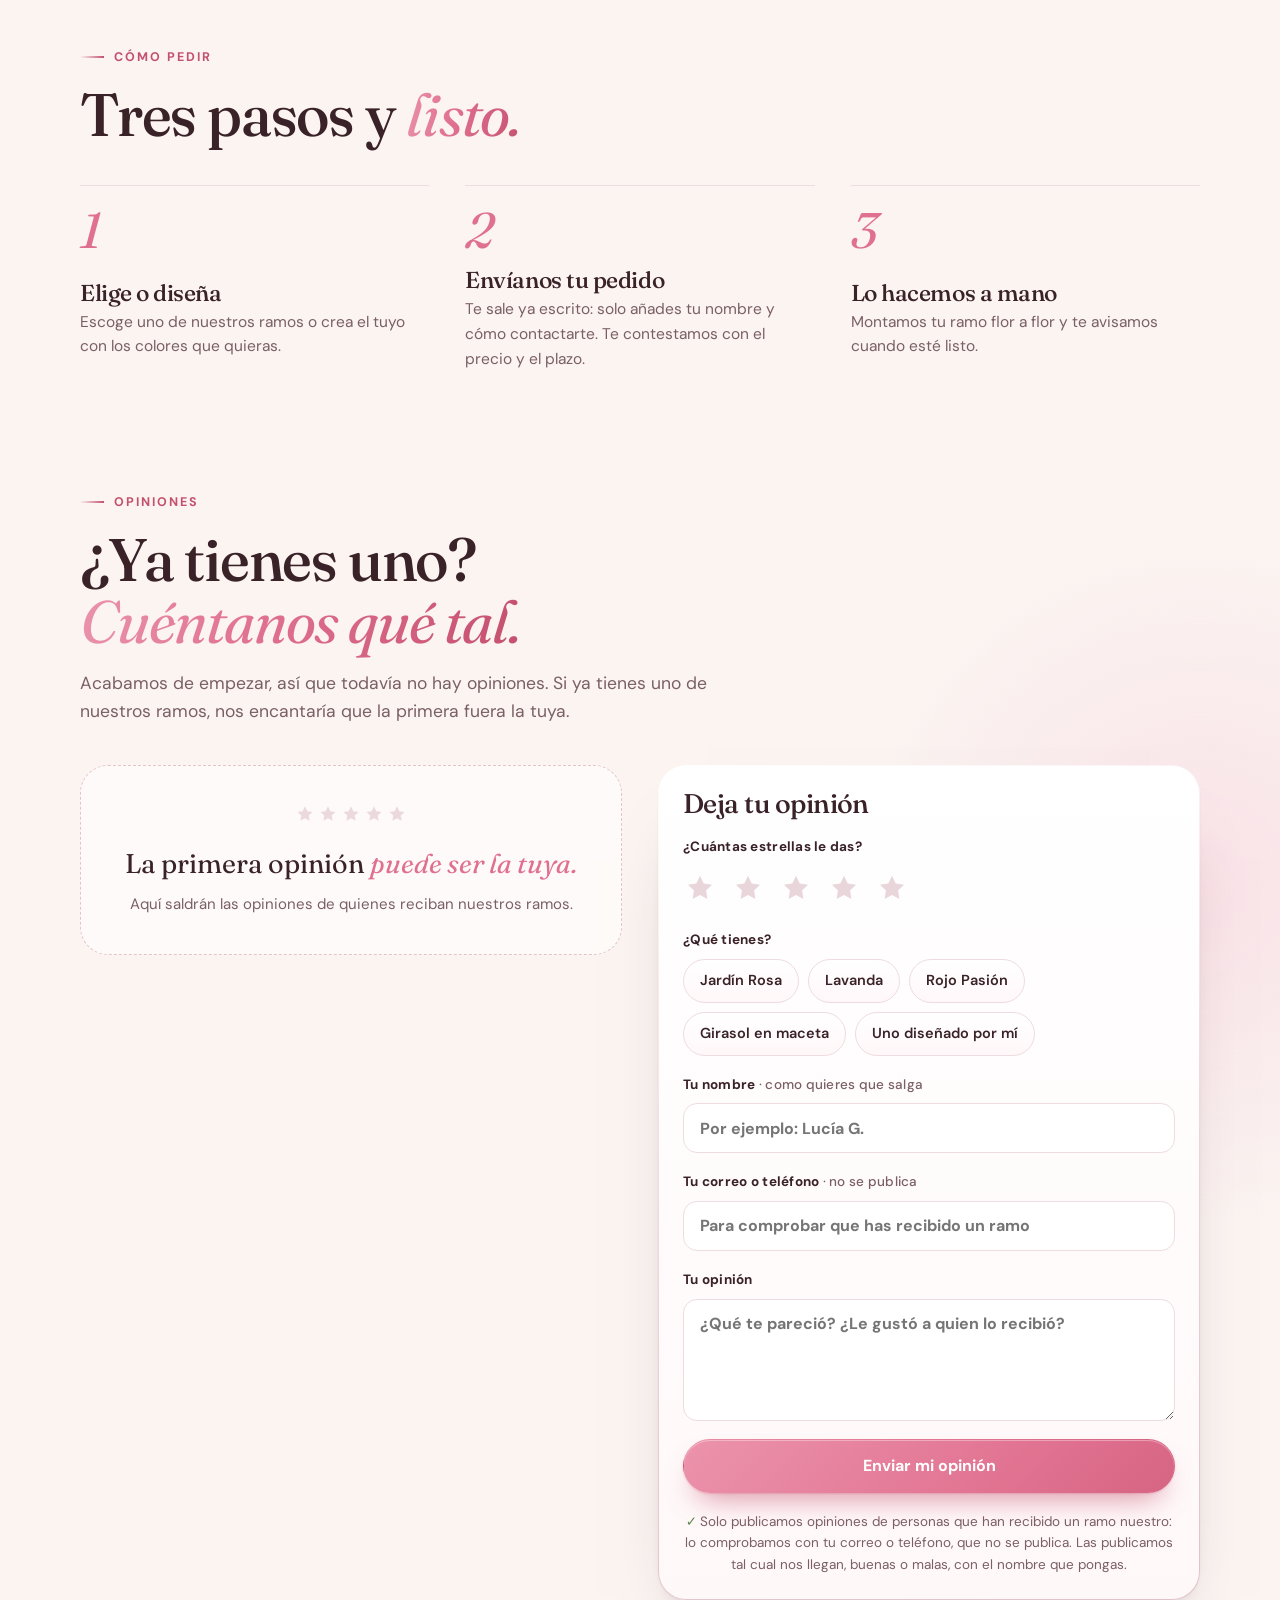
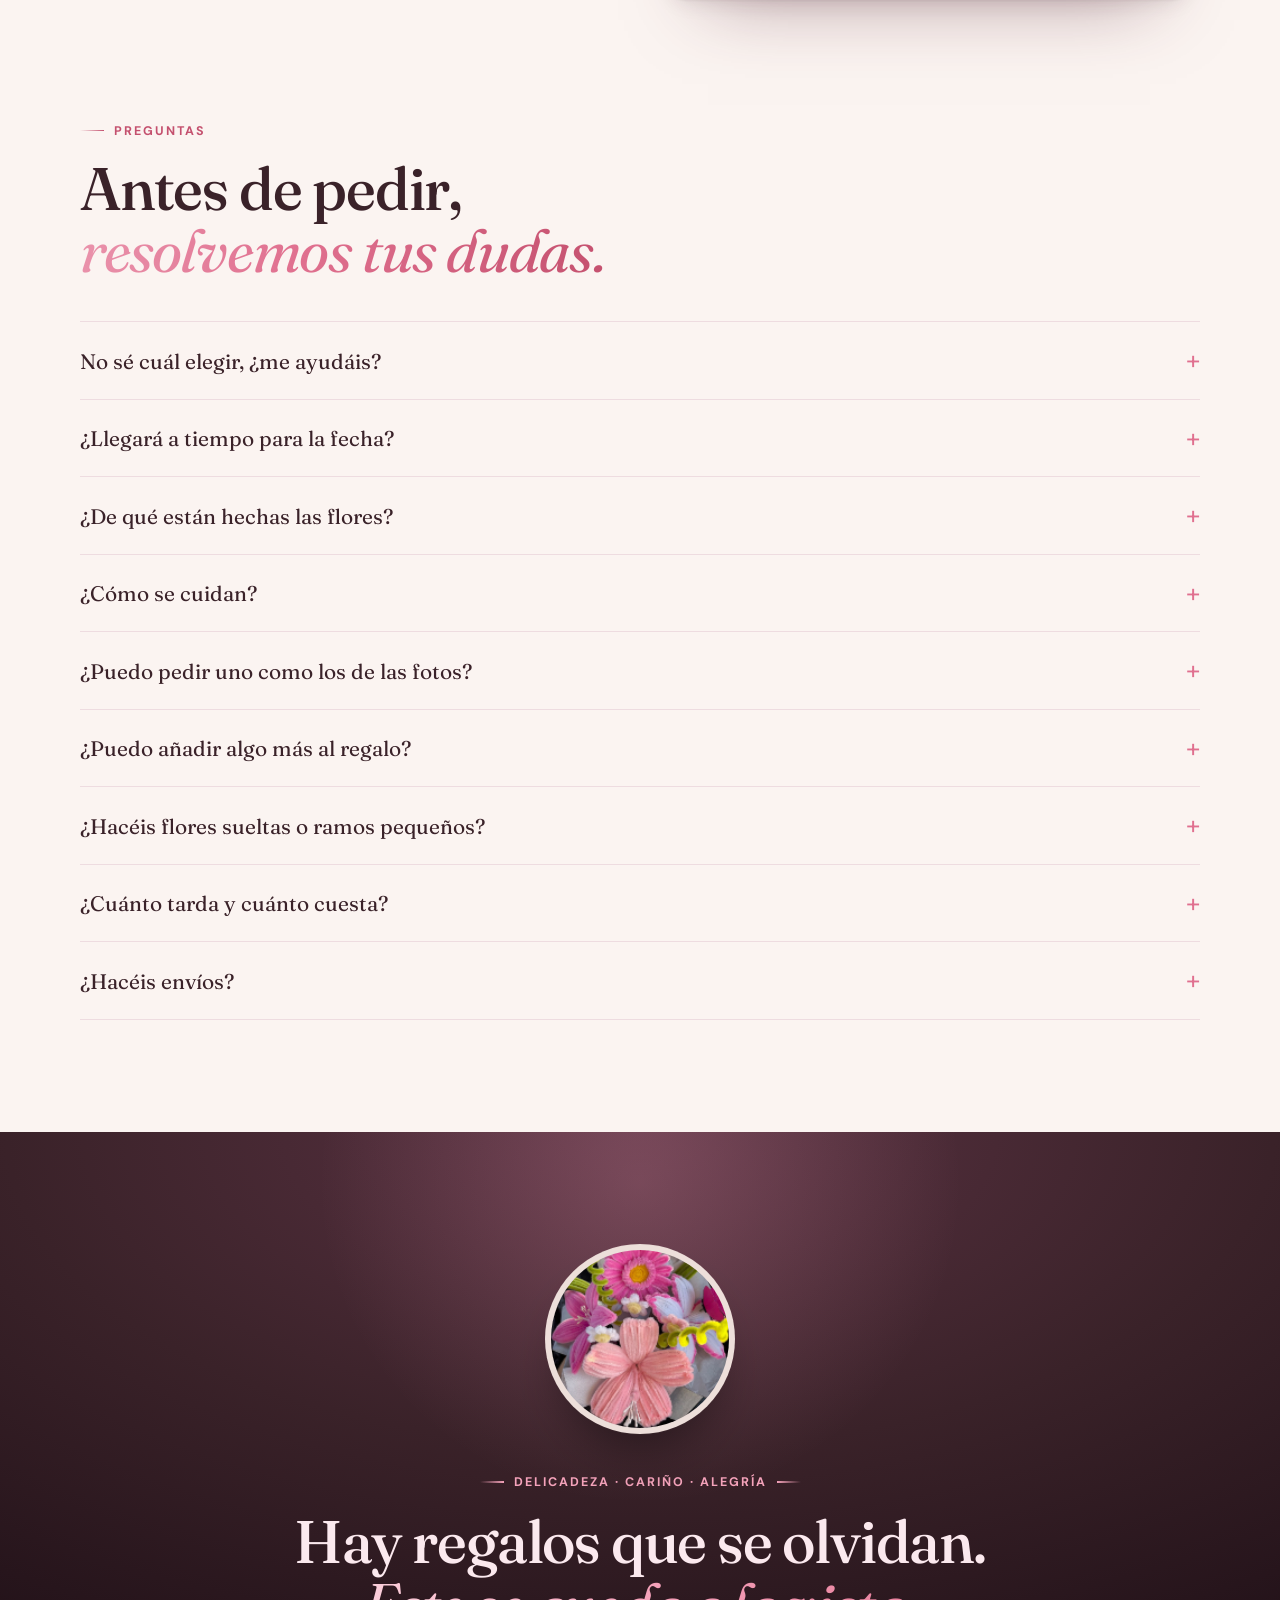
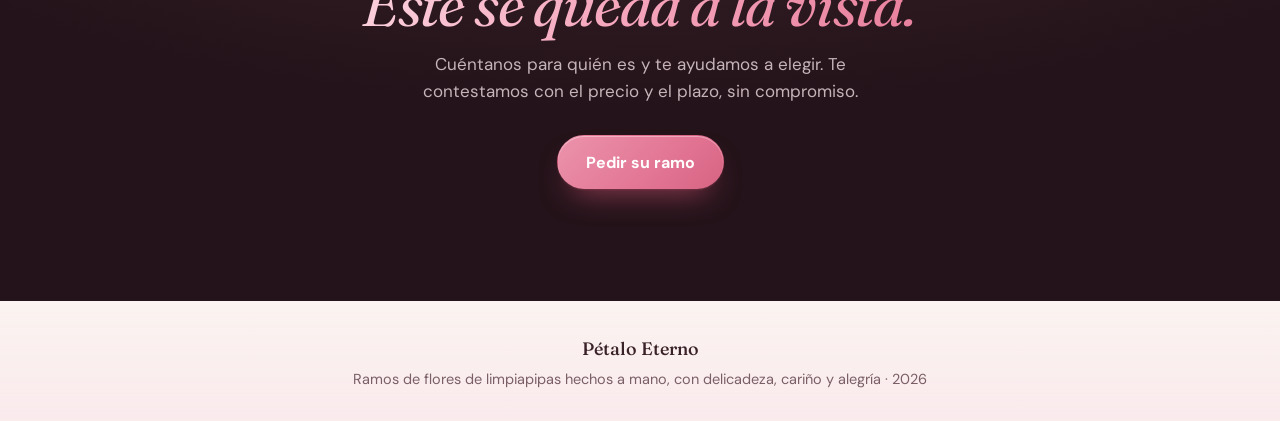
==== commit a754c007: "Flores: iconos de la marca, imagen para compartir el enlace y página de no encontrada Co-Authored-By" ====
--- a/flores/index.html
+++ b/flores/index.html
@@ -8,8 +8,19 @@
     <meta name="theme-color" content="#FBF4F1">
     <meta property="og:title" content="Regala flores que nunca se marchitan">
     <meta property="og:description" content="Ramos de limpiapipas hechos a mano, con su nombre en la tarjeta. Diséñalo y pídelo desde aquí.">
-    <meta property="og:image" content="https://petaloeterno.vercel.app/img/rojo.jpg">
+    <meta property="og:image" content="https://petaloeterno.vercel.app/img/compartir.jpg">
+    <meta property="og:image:width" content="1200">
+    <meta property="og:image:height" content="630">
+    <meta property="og:image:alt" content="Pétalo Eterno: regala flores de limpiapipas que nunca se marchitan">
+    <meta property="og:url" content="https://petaloeterno.vercel.app/">
+    <meta property="og:site_name" content="Pétalo Eterno">
+    <meta property="og:locale" content="es_ES">
     <meta property="og:type" content="website">
+    <meta name="twitter:card" content="summary_large_image">
+    <link rel="canonical" href="https://petaloeterno.vercel.app/">
+    <link rel="icon" href="favicon.svg" type="image/svg+xml">
+    <link rel="icon" href="favicon-64.png" sizes="64x64" type="image/png">
+    <link rel="apple-touch-icon" href="apple-touch-icon.png">
     <meta name="robots" content="noindex">
     <link rel="preconnect" href="https://fonts.googleapis.com">
     <link rel="preconnect" href="https://fonts.gstatic.com" crossorigin>
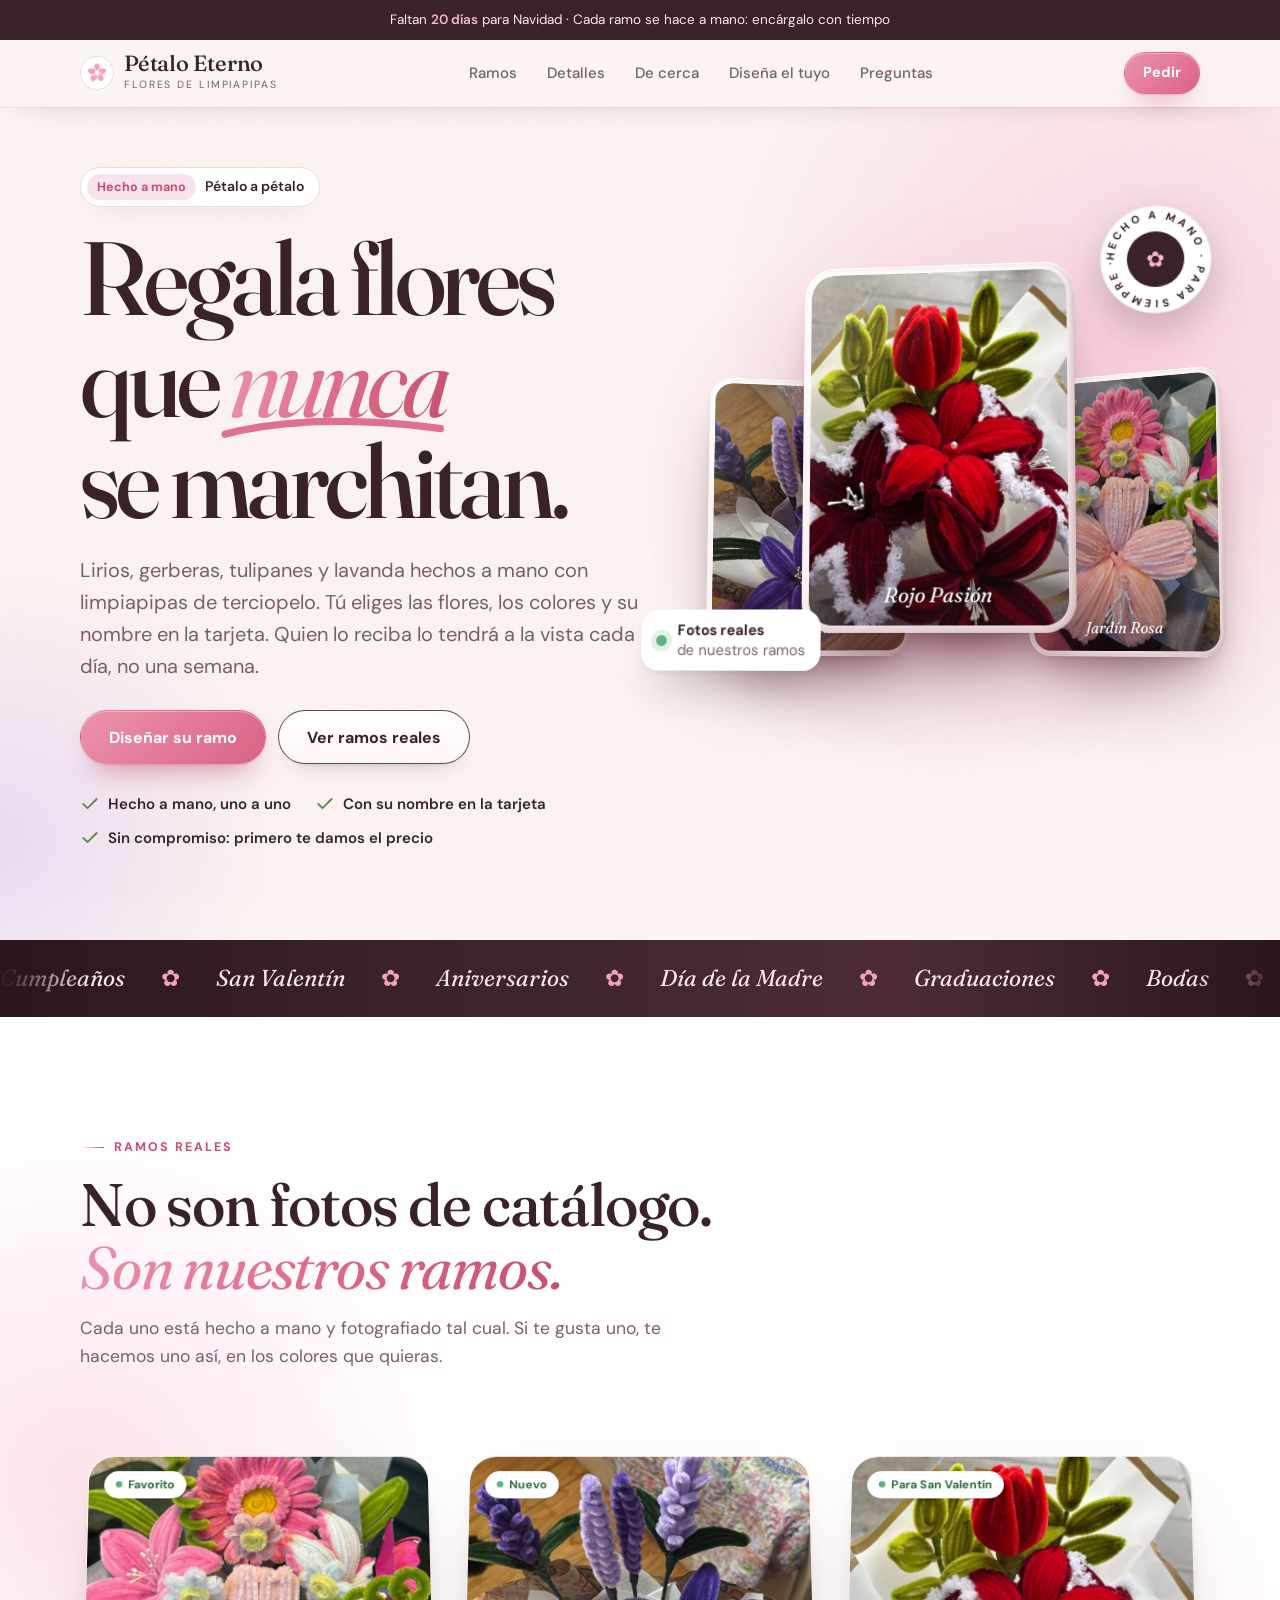
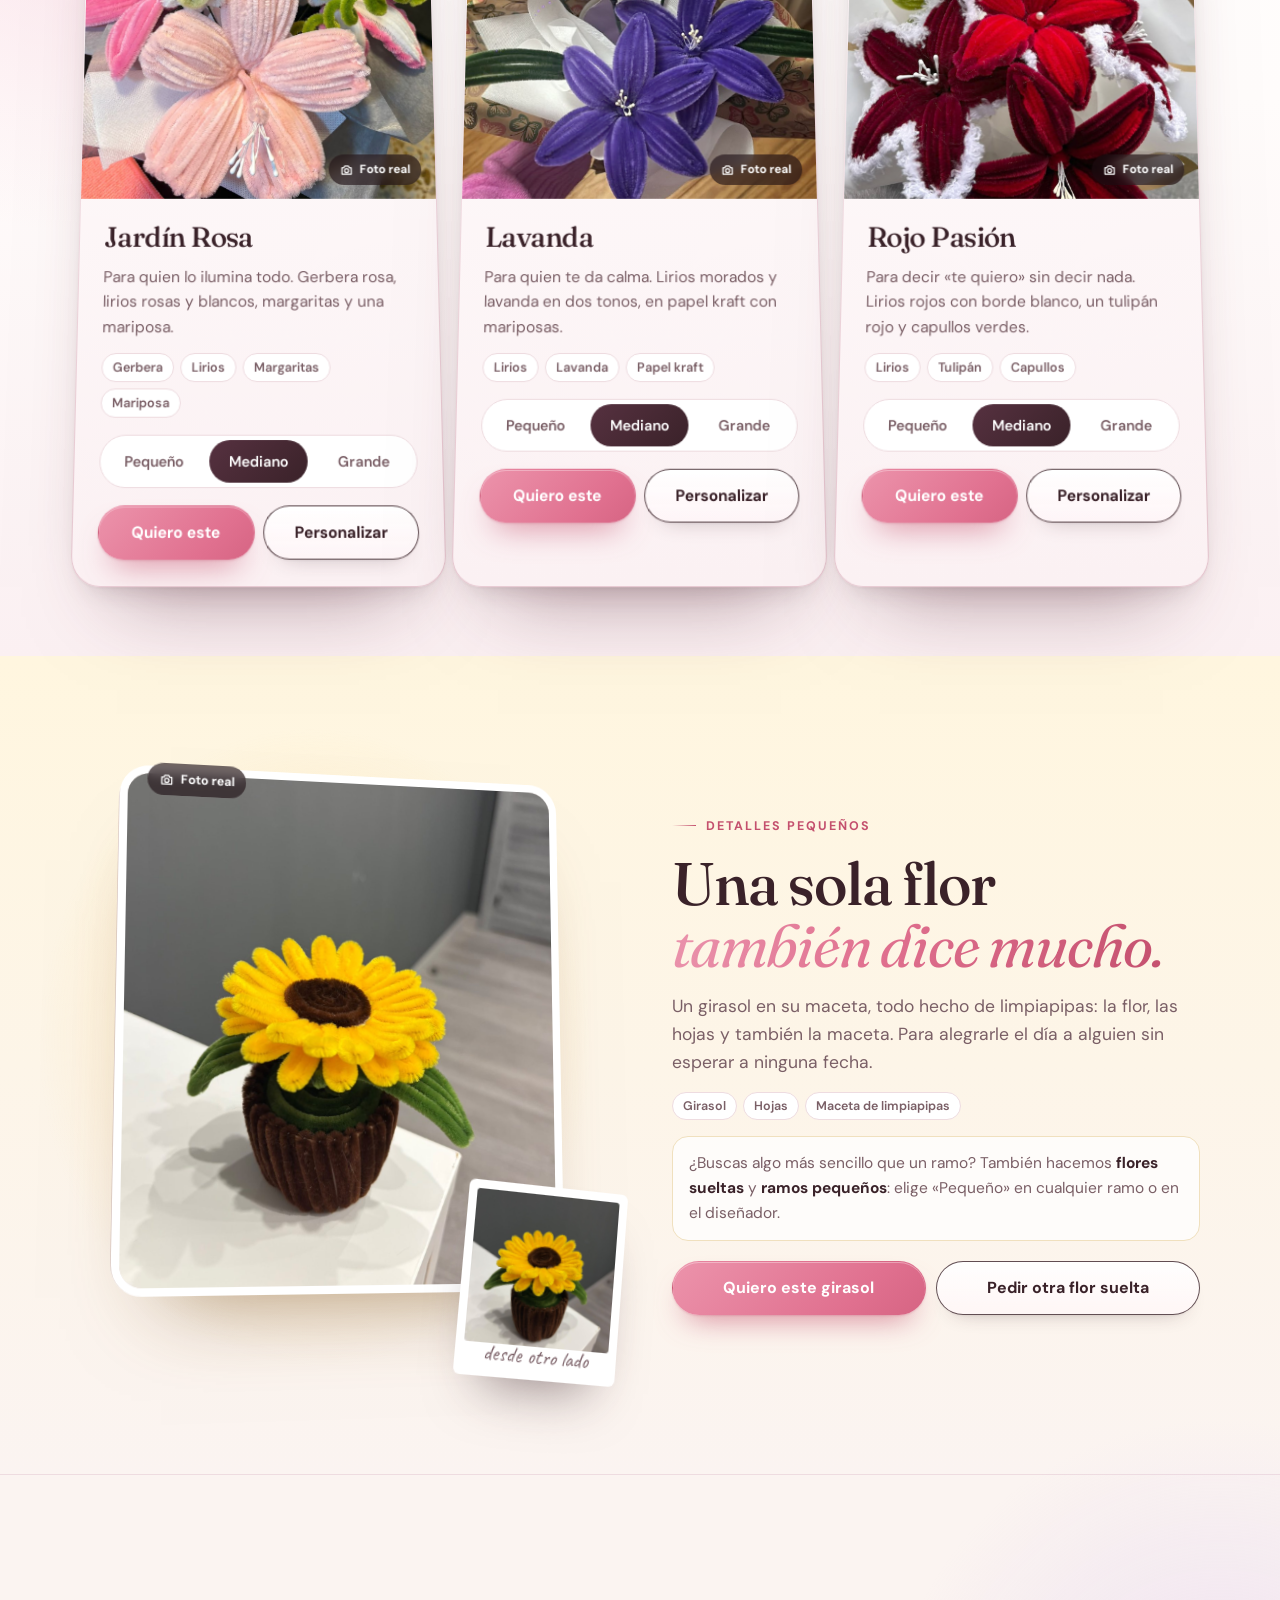
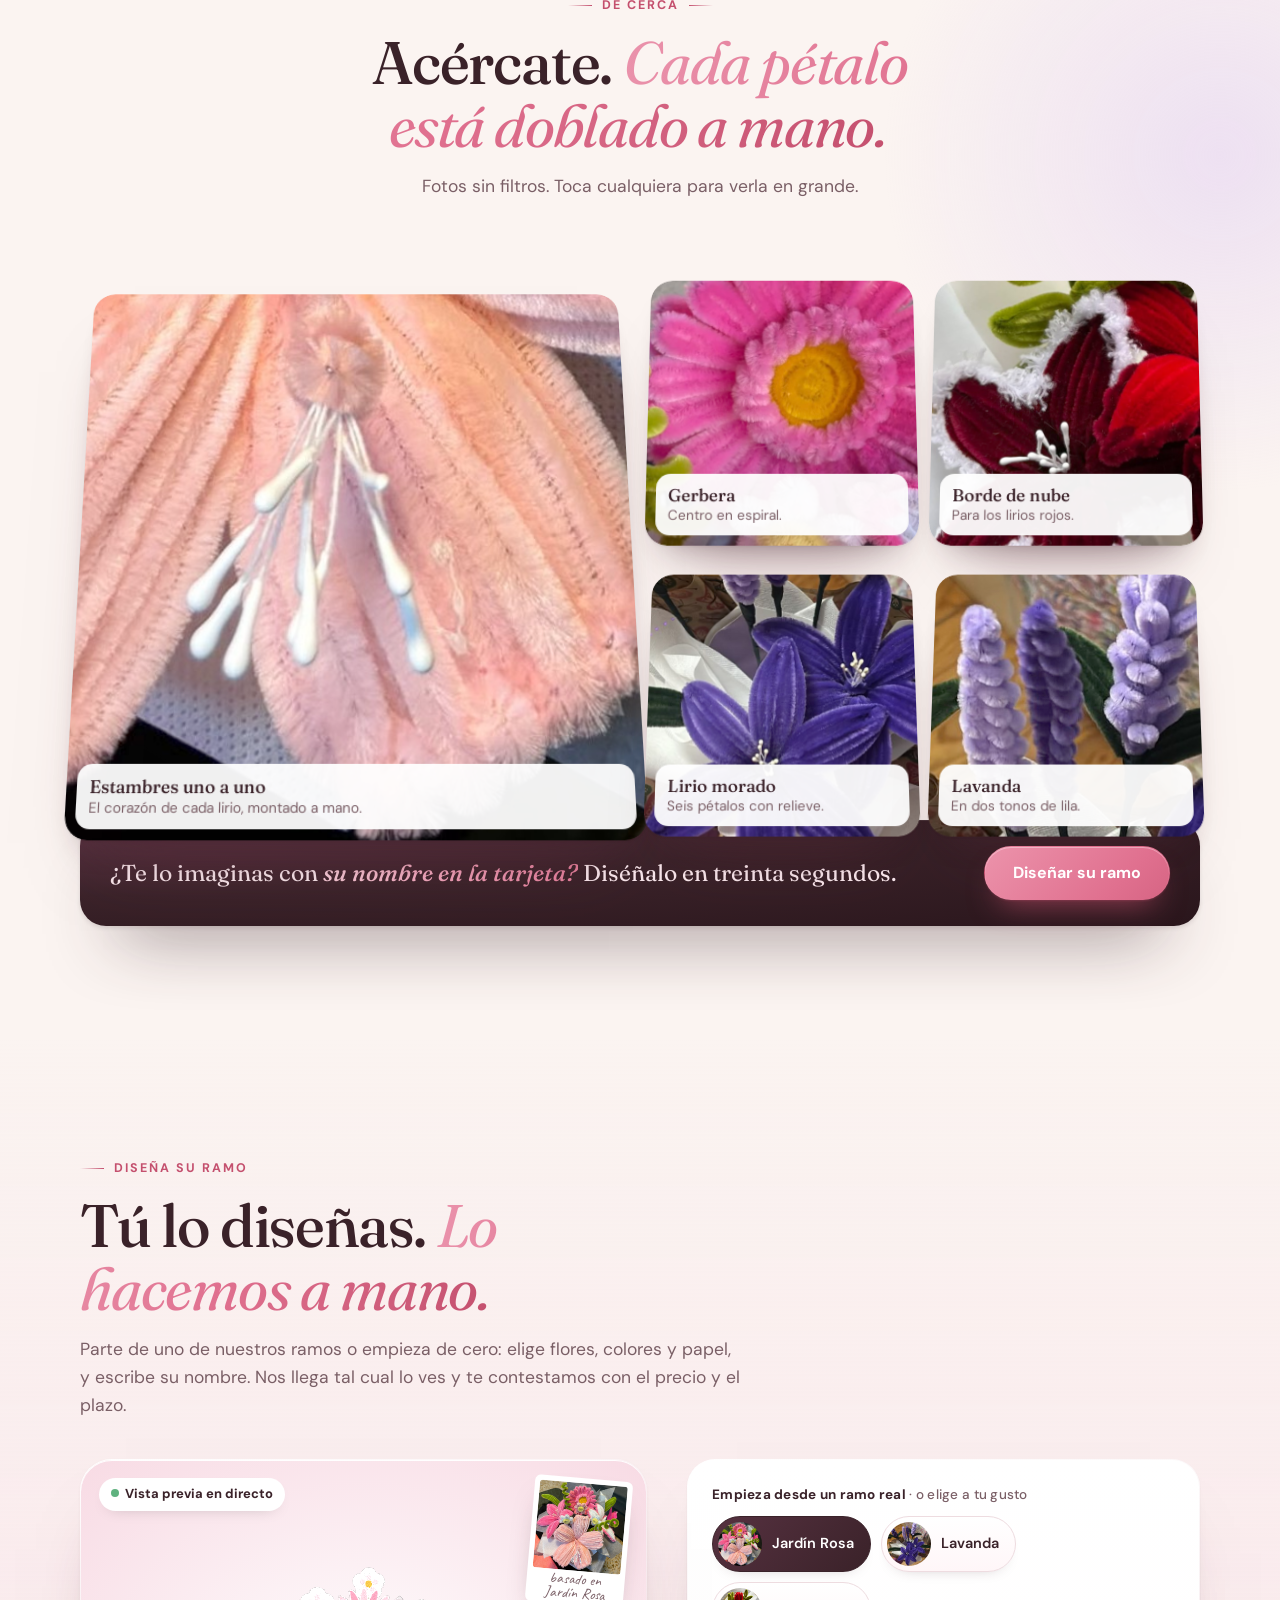
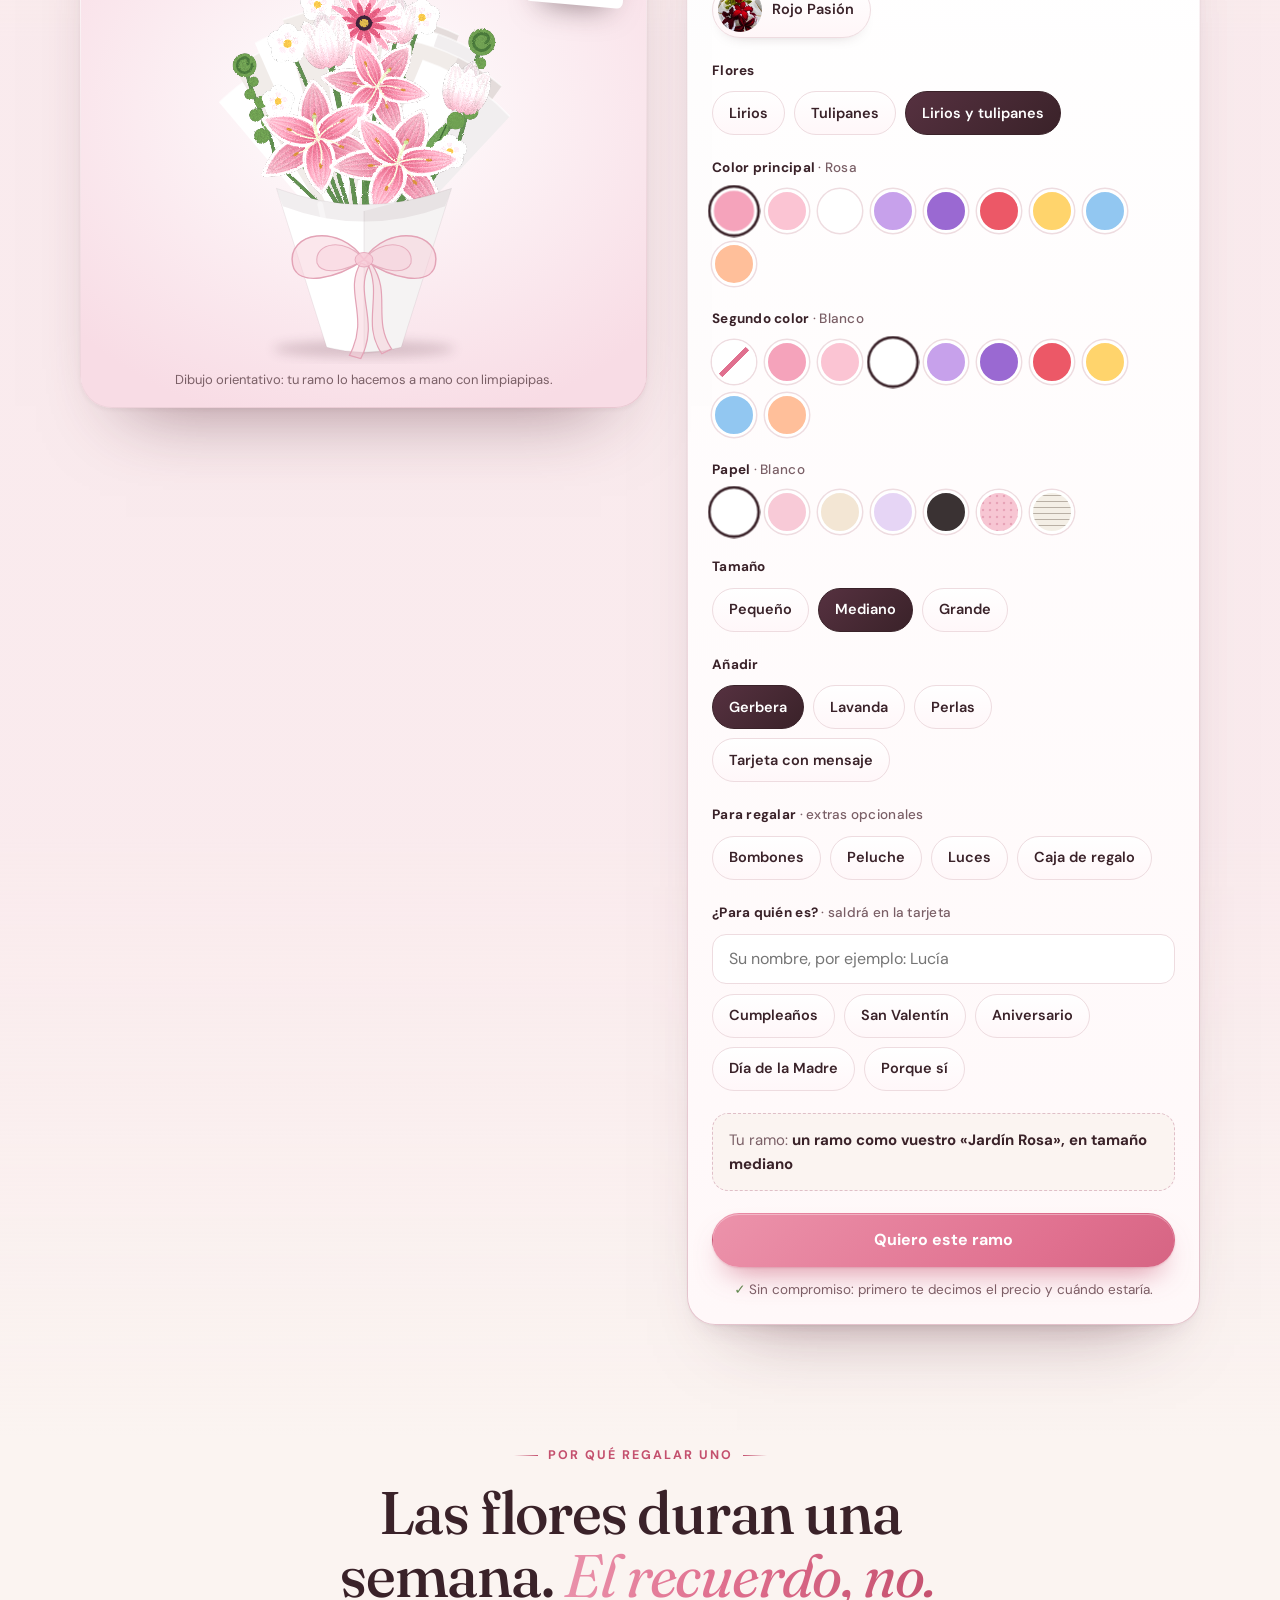
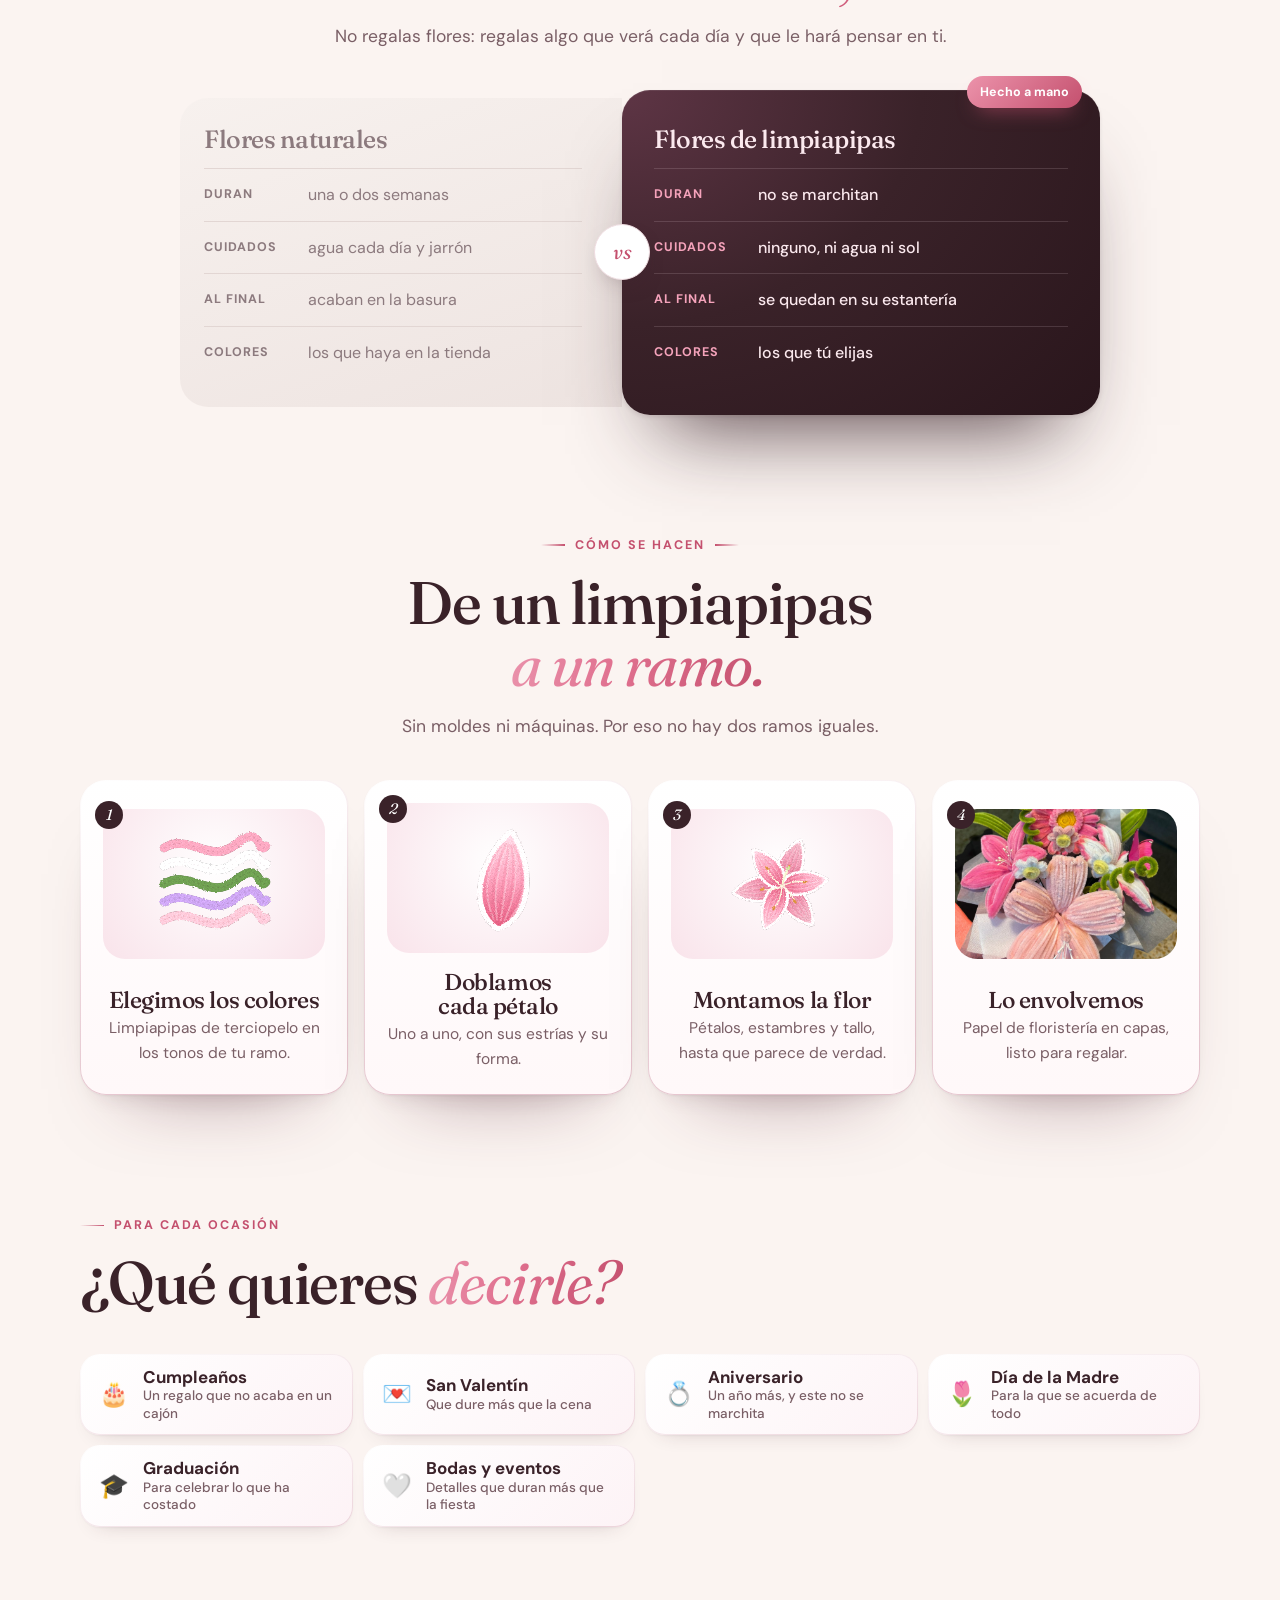
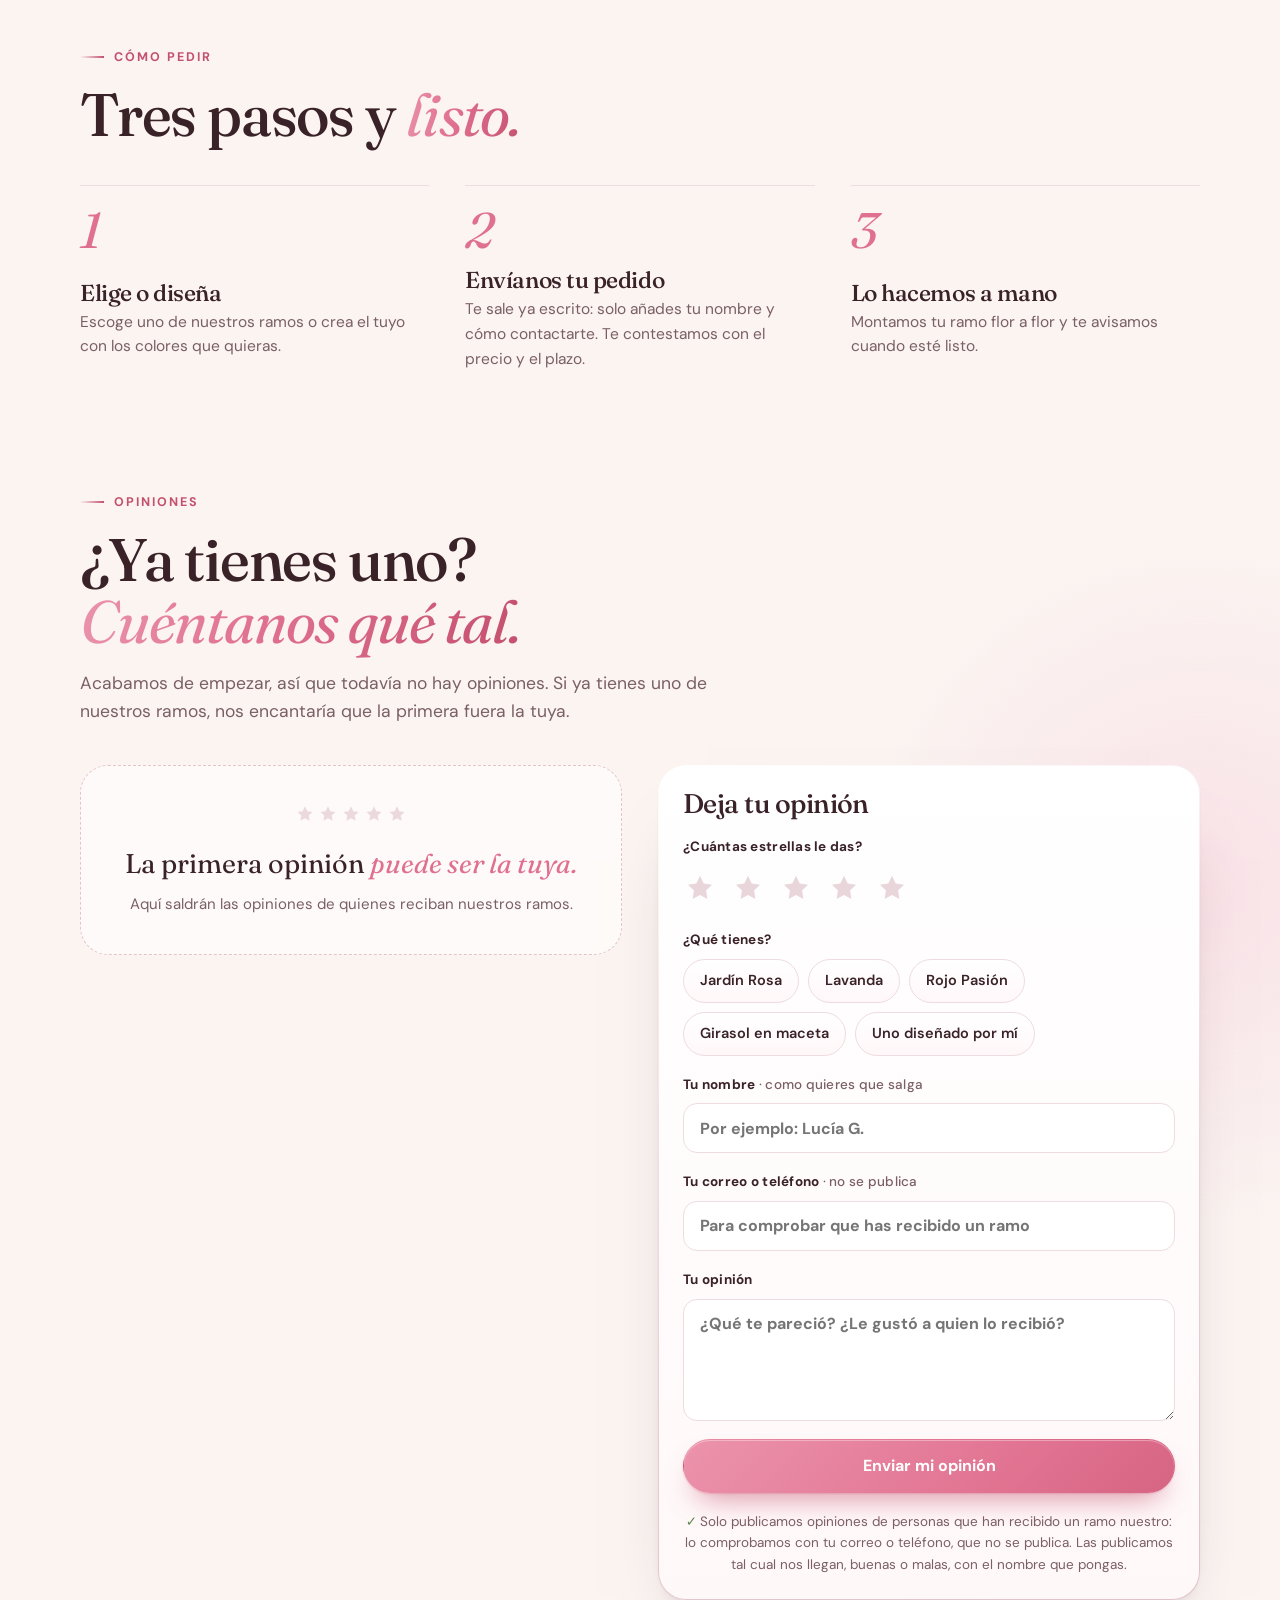
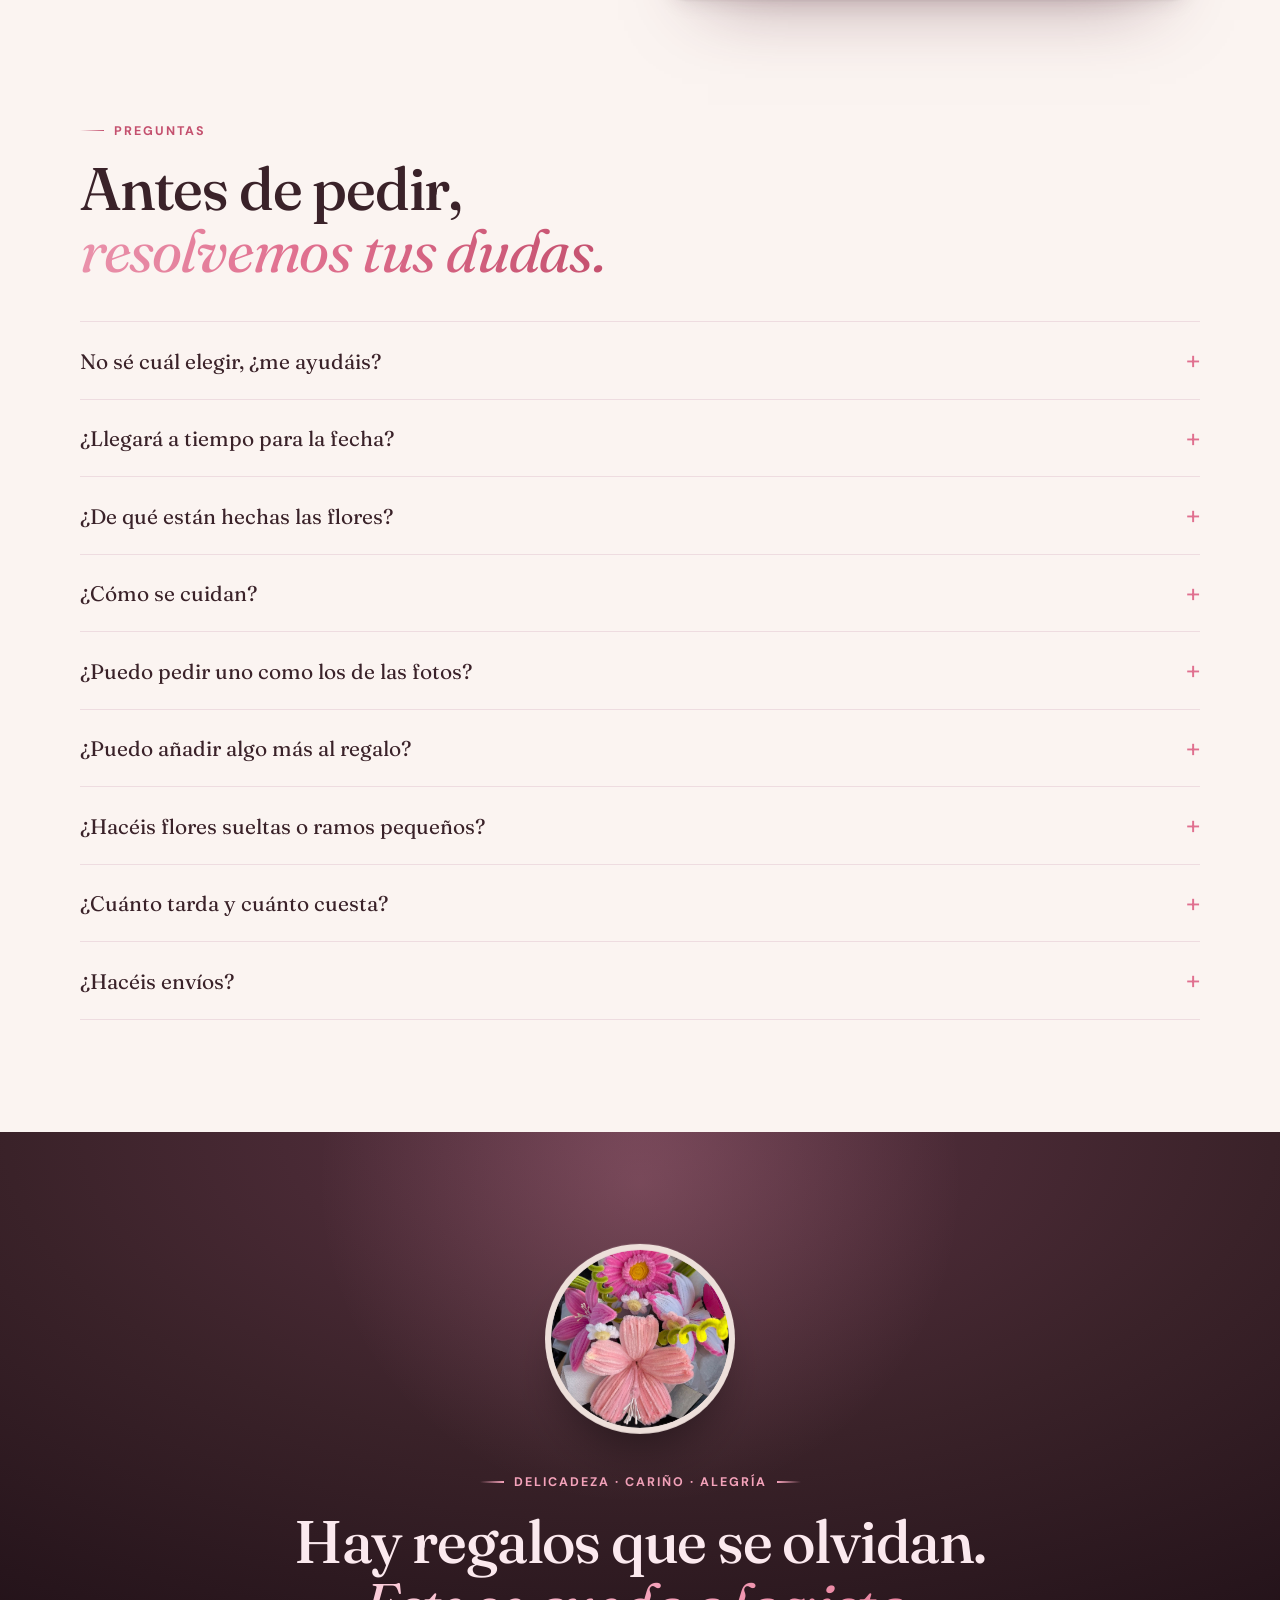
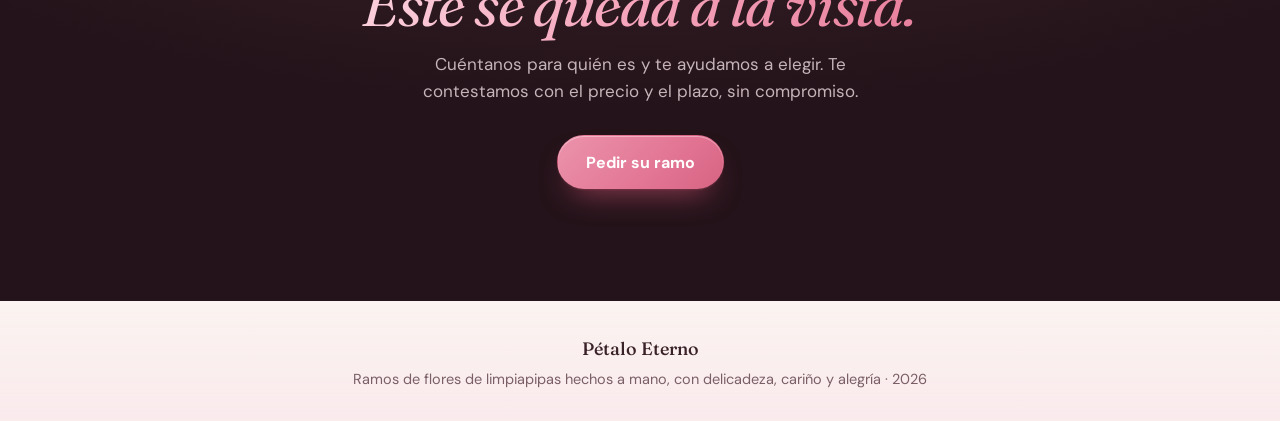
==== commit 83a2fb0b: "Flores: las fotos que se mueven quedan bien recortadas también en iPhone (círculo del final, tarjeta" ====
--- a/flores/index.html
+++ b/flores/index.html
@@ -414,7 +414,7 @@
         .giro.p1 .velo, .giro.p3 .velo { opacity: .16; }
         .giro.p2 .velo { opacity: .3; }
         .cuadro { position: relative; display: block; width: 264px; aspect-ratio: 4 / 5.4; padding: 7px; border-radius: 30px; background: linear-gradient(150deg, #FFFFFF 0%, #FBF2F2 55%, #F0DEDE 100%); cursor: zoom-in; box-shadow: inset 0 1px 0 #fff, inset 3px 0 4px rgba(255,255,255,.7), inset -4px 0 7px rgba(120,70,80,.22), inset 0 -4px 7px rgba(120,70,80,.16), 0 2px 4px rgba(58,34,41,.06), 0 24px 40px -22px rgba(90,40,55,.45), 0 60px 90px -40px rgba(90,40,55,.6); }
-        .cuadro .pic { position: relative; width: 100%; height: 100%; border-radius: 23px; overflow: hidden; isolation: isolate; background: #EADAD5; }
+        .cuadro .pic { position: relative; width: 100%; height: 100%; border-radius: 23px; overflow: hidden; clip-path: inset(0 round 23px); background: #EADAD5; }
         .cuadro .pic img { width: 100%; height: 100%; object-fit: cover; }
         .cuadro .pic::after { content: ""; position: absolute; inset: 0; background: linear-gradient(125deg, rgba(255,255,255,.3) 0%, rgba(255,255,255,0) 36%), linear-gradient(0deg, rgba(40,16,24,.45) 0%, rgba(40,16,24,0) 32%); pointer-events: none; }
         .giro .pic img { animation: kenburns 18s ease-in-out infinite alternate; }
@@ -429,7 +429,7 @@
         @media (max-width: 520px) {
             .trio { height: 400px; }
             .cuadro { width: 192px; border-radius: 26px; }
-            .cuadro .pic { border-radius: 20px; }
+            .cuadro .pic { border-radius: 20px; clip-path: inset(0 round 20px); }
             .giro { margin-left: -96px; top: 16px; }
             .giro.p1 { --t: translate3d(100px, 34px, -150px) rotateY(-22deg) scale(.8); }
             .giro.p2 { --t: translate3d(0px, 22px, -300px) rotateY(0deg) scale(.7); }
@@ -453,8 +453,10 @@
         .p3d { will-change: transform; }
         .card.p3d { transition: opacity 1s var(--ease), box-shadow .5s var(--ease); }
         .cerca figure.p3d, .foto.p3d { transition: opacity 1s var(--ease); }
-        .p3d img, .card.p3d:hover .foto img, .cerca figure.p3d:hover img { transform: scale(1.12) translate3d(var(--px, 0px), var(--py, 0px), 0); transition: opacity .6s ease; }
-        .card.p3d .foto, .cerca figure.p3d { isolation: isolate; }
+        .p3d img, .card.p3d:hover .foto img, .cerca figure.p3d:hover img { transform: scale(1.12) translate(var(--px, 0px), var(--py, 0px)); transition: opacity .6s ease; }
+        /* Recorte que también respeta el iPhone: sin esto, al mover la foto se ve cuadrada encima del círculo o de las esquinas */
+        .card.p3d .foto { clip-path: inset(0 round 27px 27px 0 0); }
+        .recorte { position: absolute; inset: 0; overflow: hidden; }
         .brillo { position: absolute; inset: 0; z-index: 1; pointer-events: none; background: radial-gradient(circle at var(--gx, 30%) var(--gy, 40%), rgba(255,255,255,.6), rgba(255,255,255,0) 58%); mix-blend-mode: soft-light; }
         .cerca figcaption { z-index: 2; }
 
@@ -978,7 +980,12 @@
                 zona.addEventListener('pointermove', function (e) { var r = zona.getBoundingClientRect(); it.mx = (e.clientX - r.left) / r.width - 0.5; it.my = (e.clientY - r.top) / r.height - 0.5; it.enc = true; arranca(); });
                 zona.addEventListener('pointerleave', function () { it.mx = 0; it.my = 0; it.enc = false; });
             }
-            if (tipo === 'tarjeta') { el.classList.add('p3d'); var b = document.createElement('i'); b.className = 'brillo'; (el.querySelector('.foto') || el).appendChild(b); }
+            if (tipo === 'tarjeta') {
+                el.classList.add('p3d');
+                var caja = el.querySelector('.foto');
+                if (!caja) { var im = el.querySelector('img'); if (im) { var rc = document.createElement('div'); rc.className = 'recorte'; rc.style.clipPath = 'inset(0 round ' + getComputedStyle(el).borderTopLeftRadius + ')'; im.parentNode.insertBefore(rc, im); rc.appendChild(im); } }
+                var b = document.createElement('i'); b.className = 'brillo'; (caja || el).appendChild(b);
+            }
             el.__p3d = it; items.push(it); io.observe(el);
         }
 
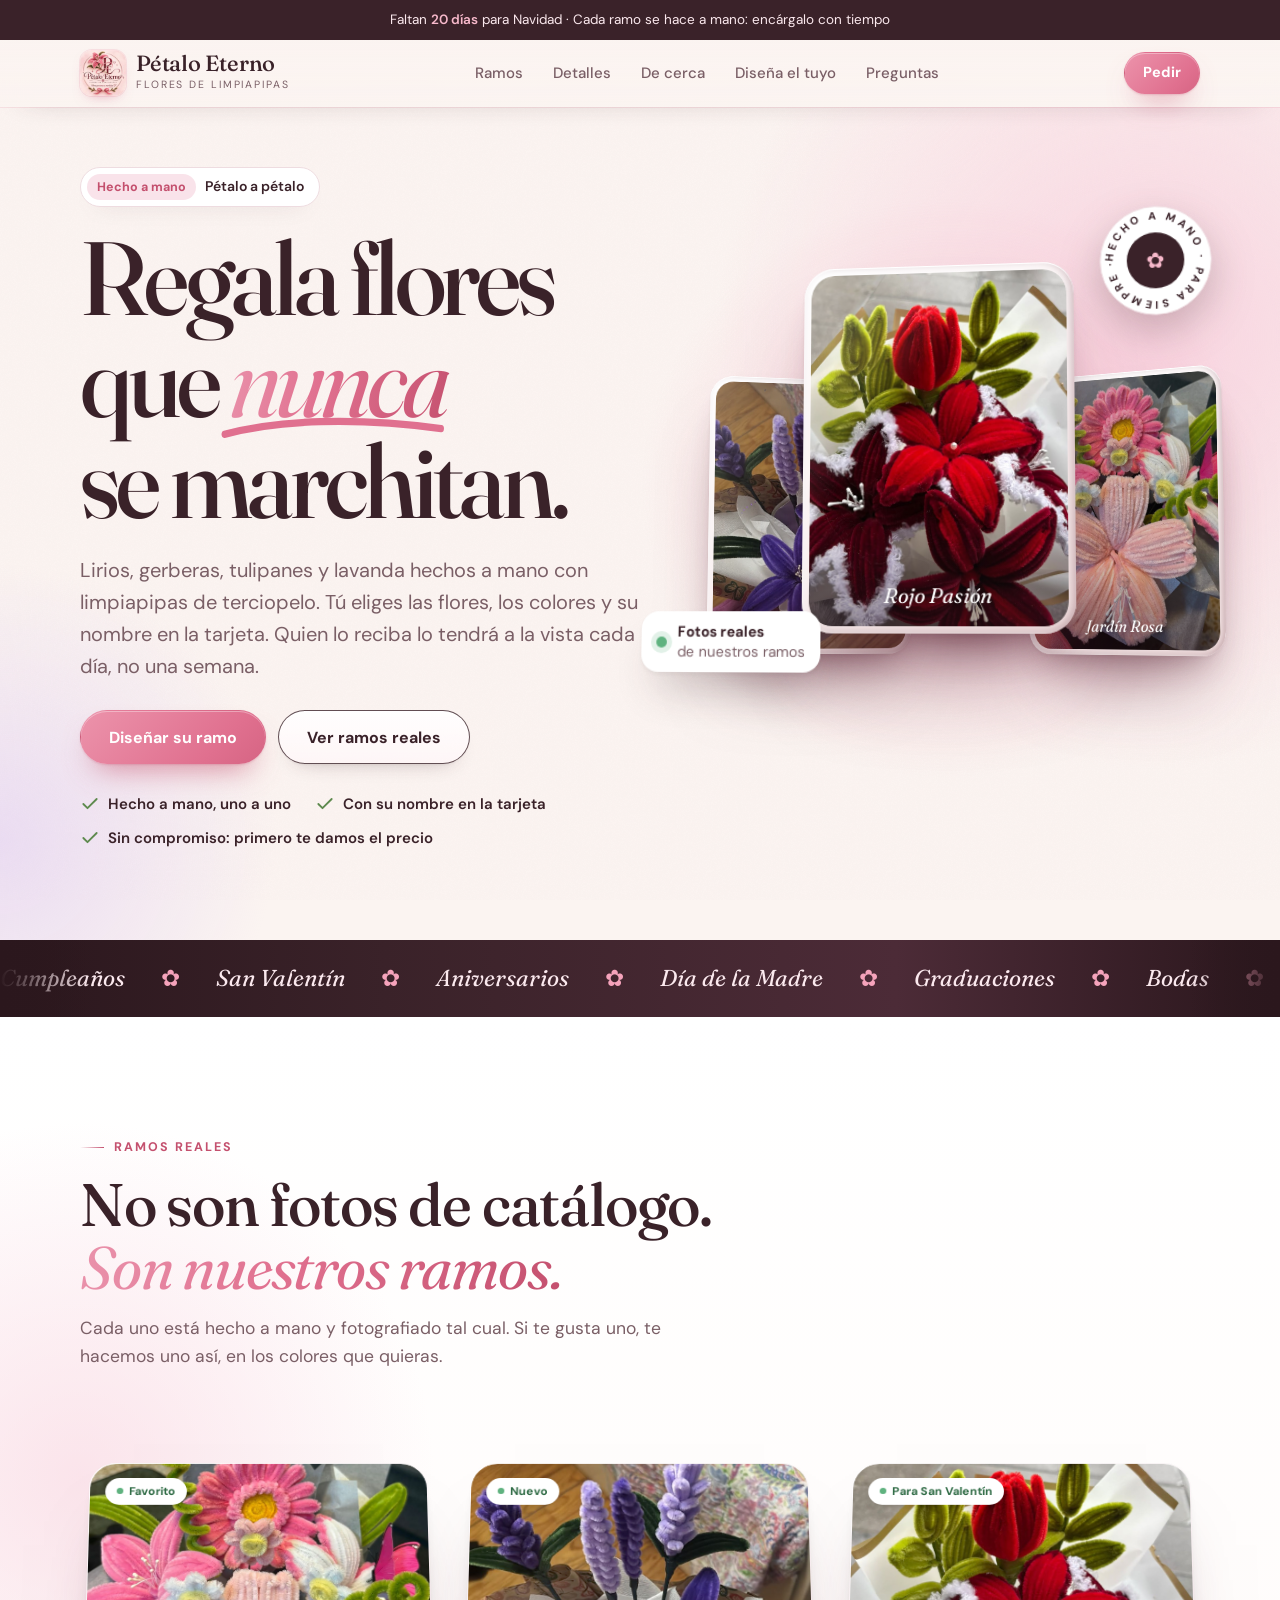
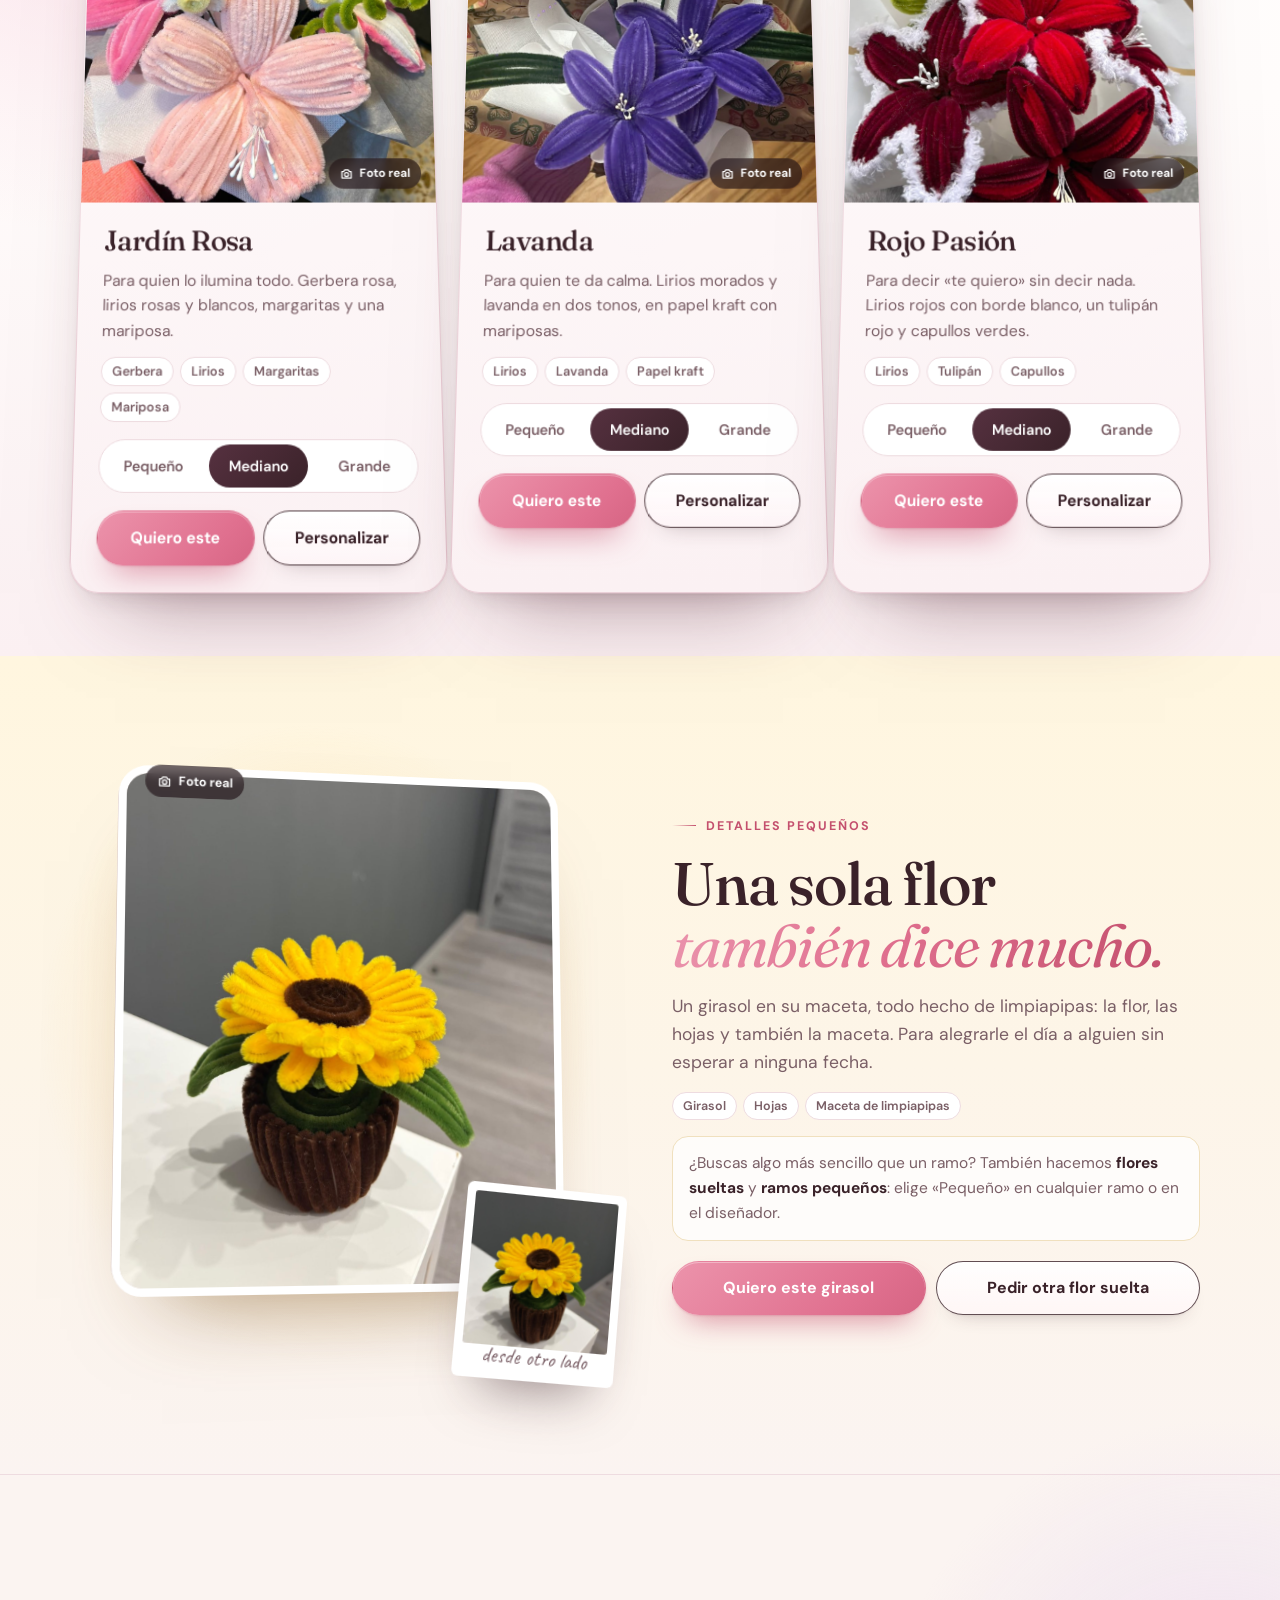
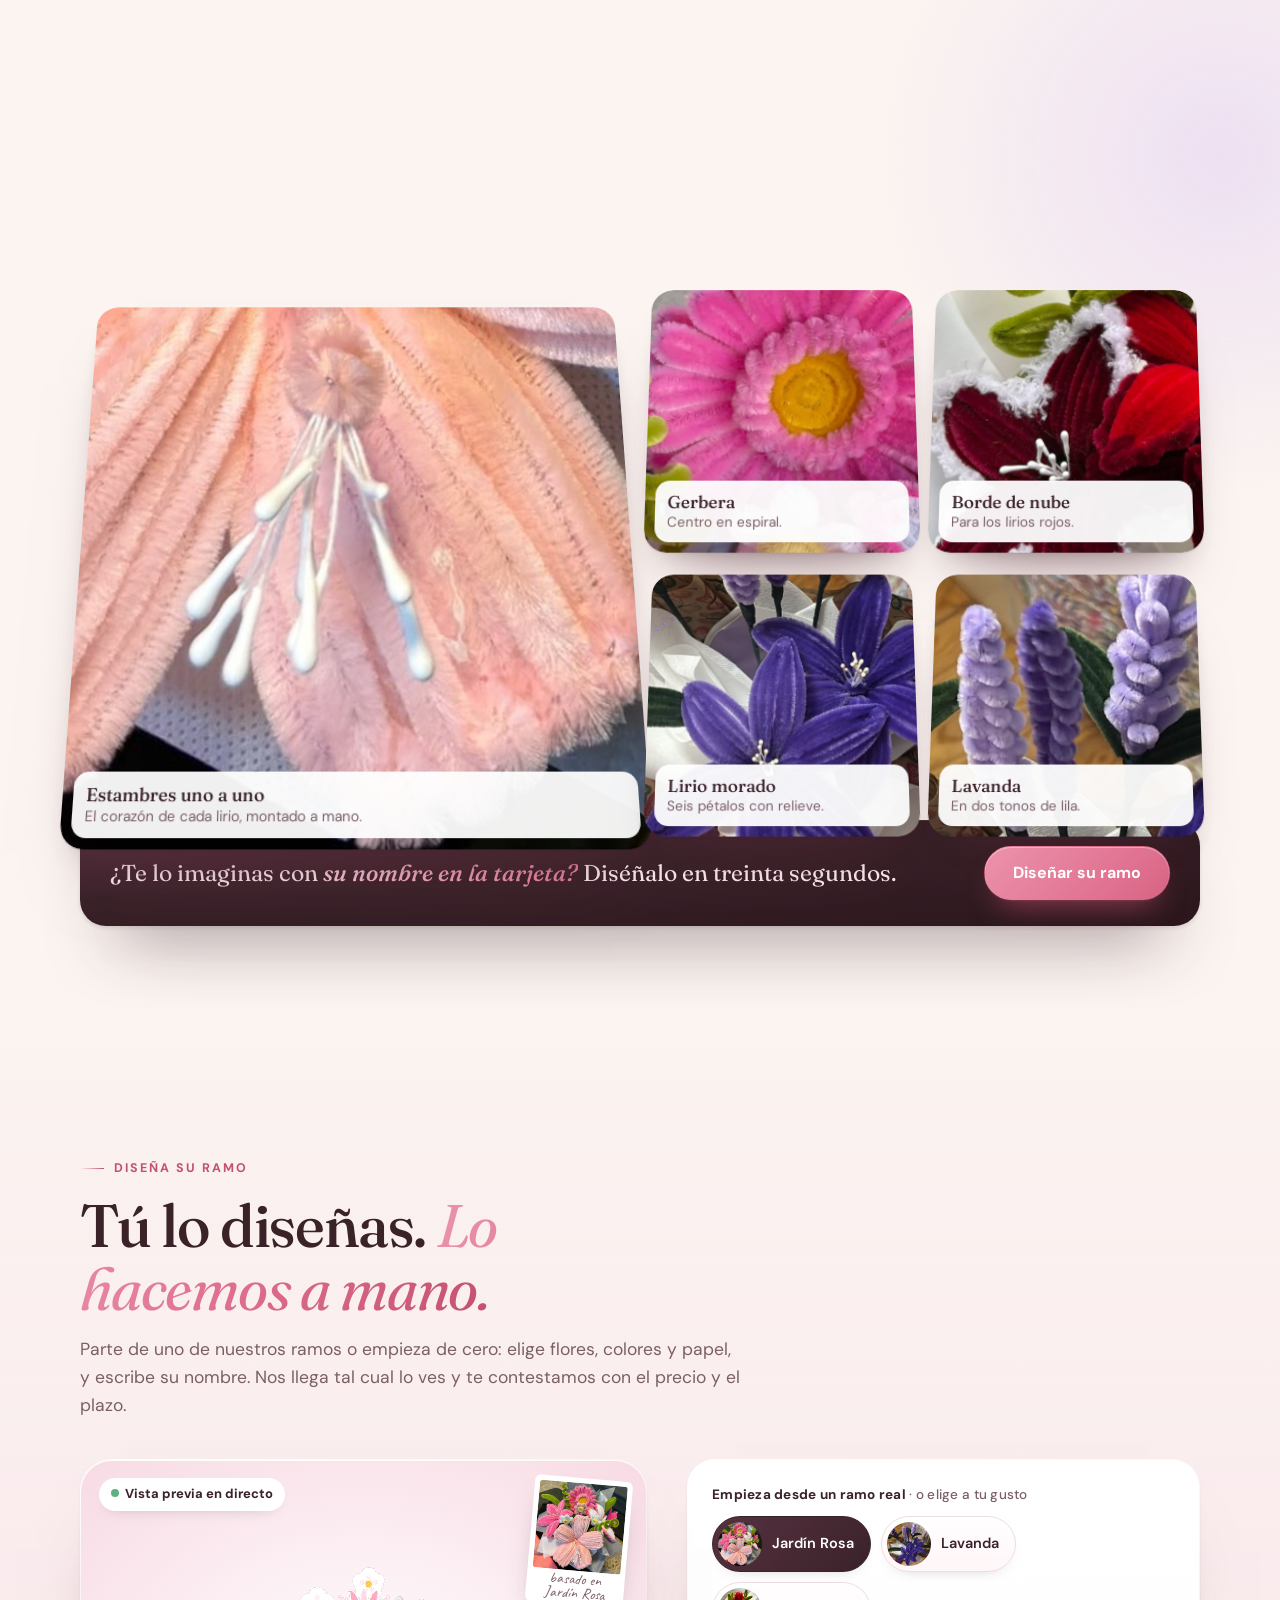
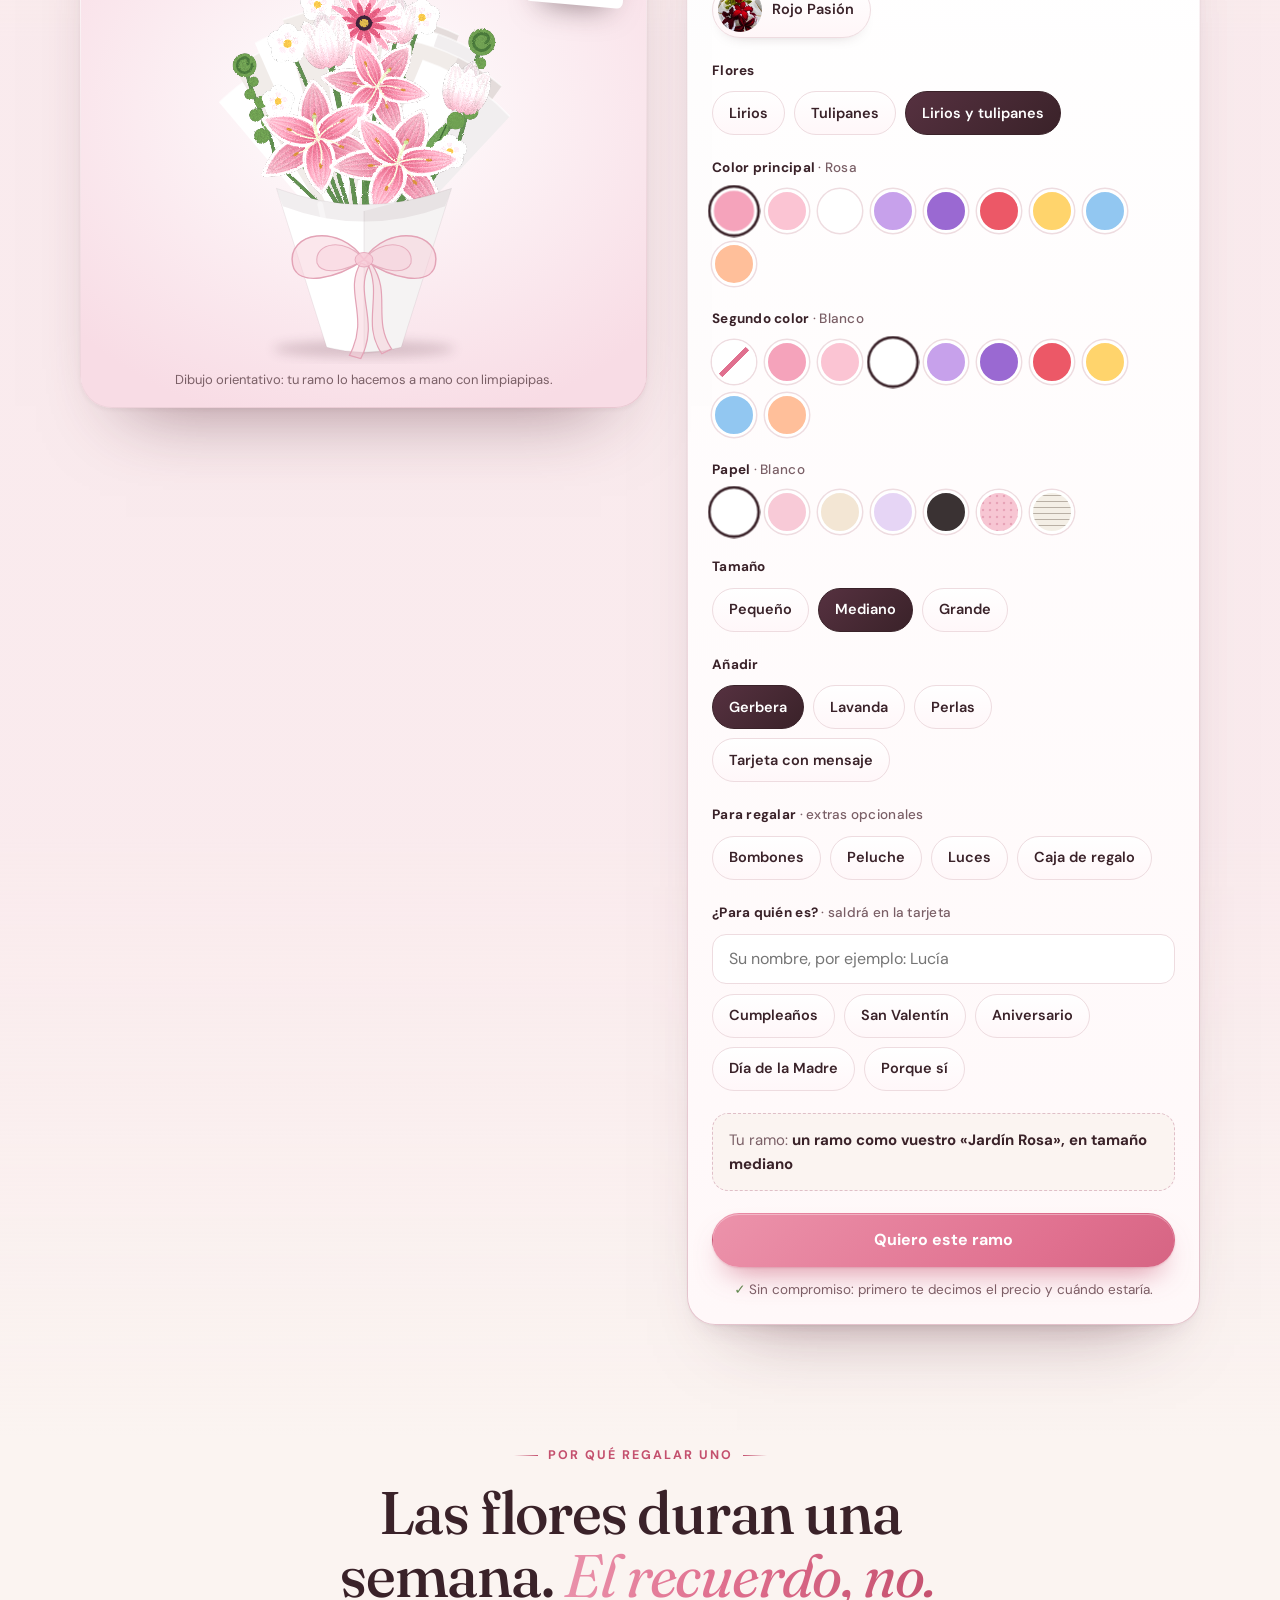
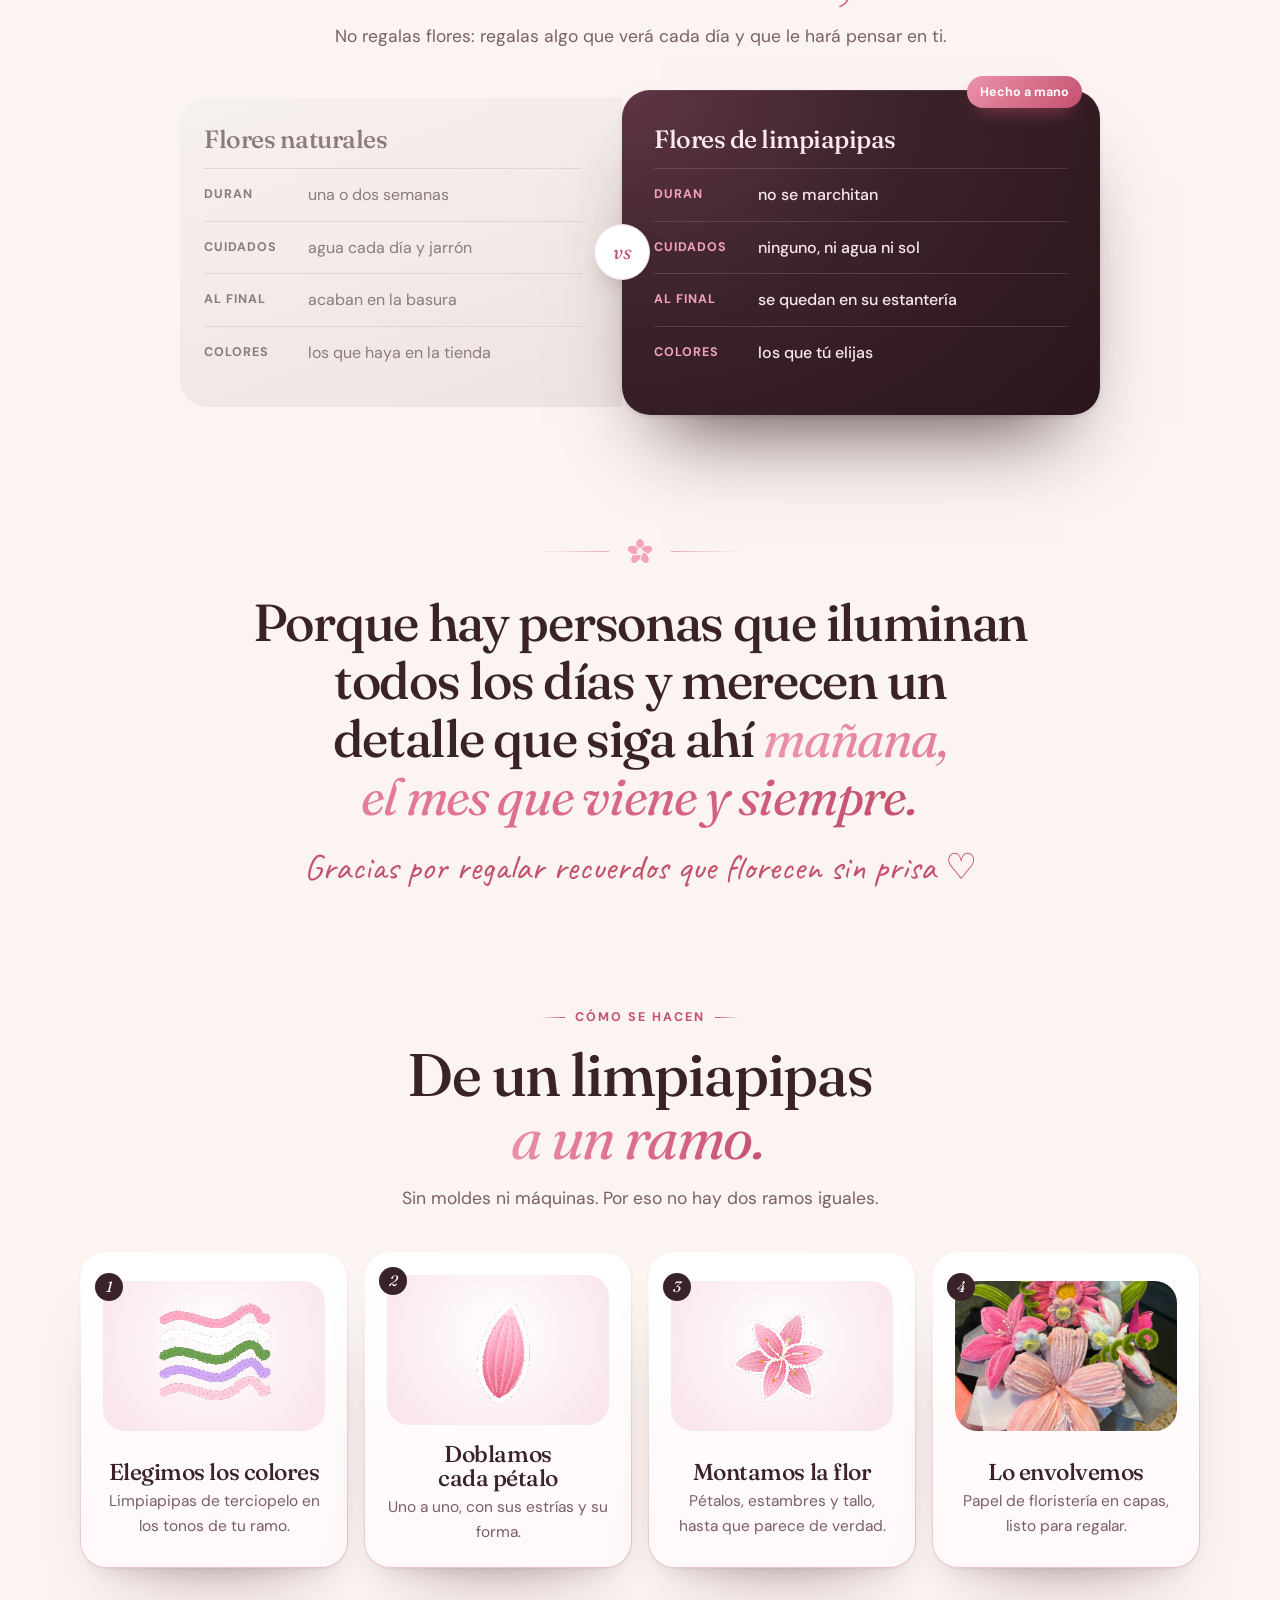
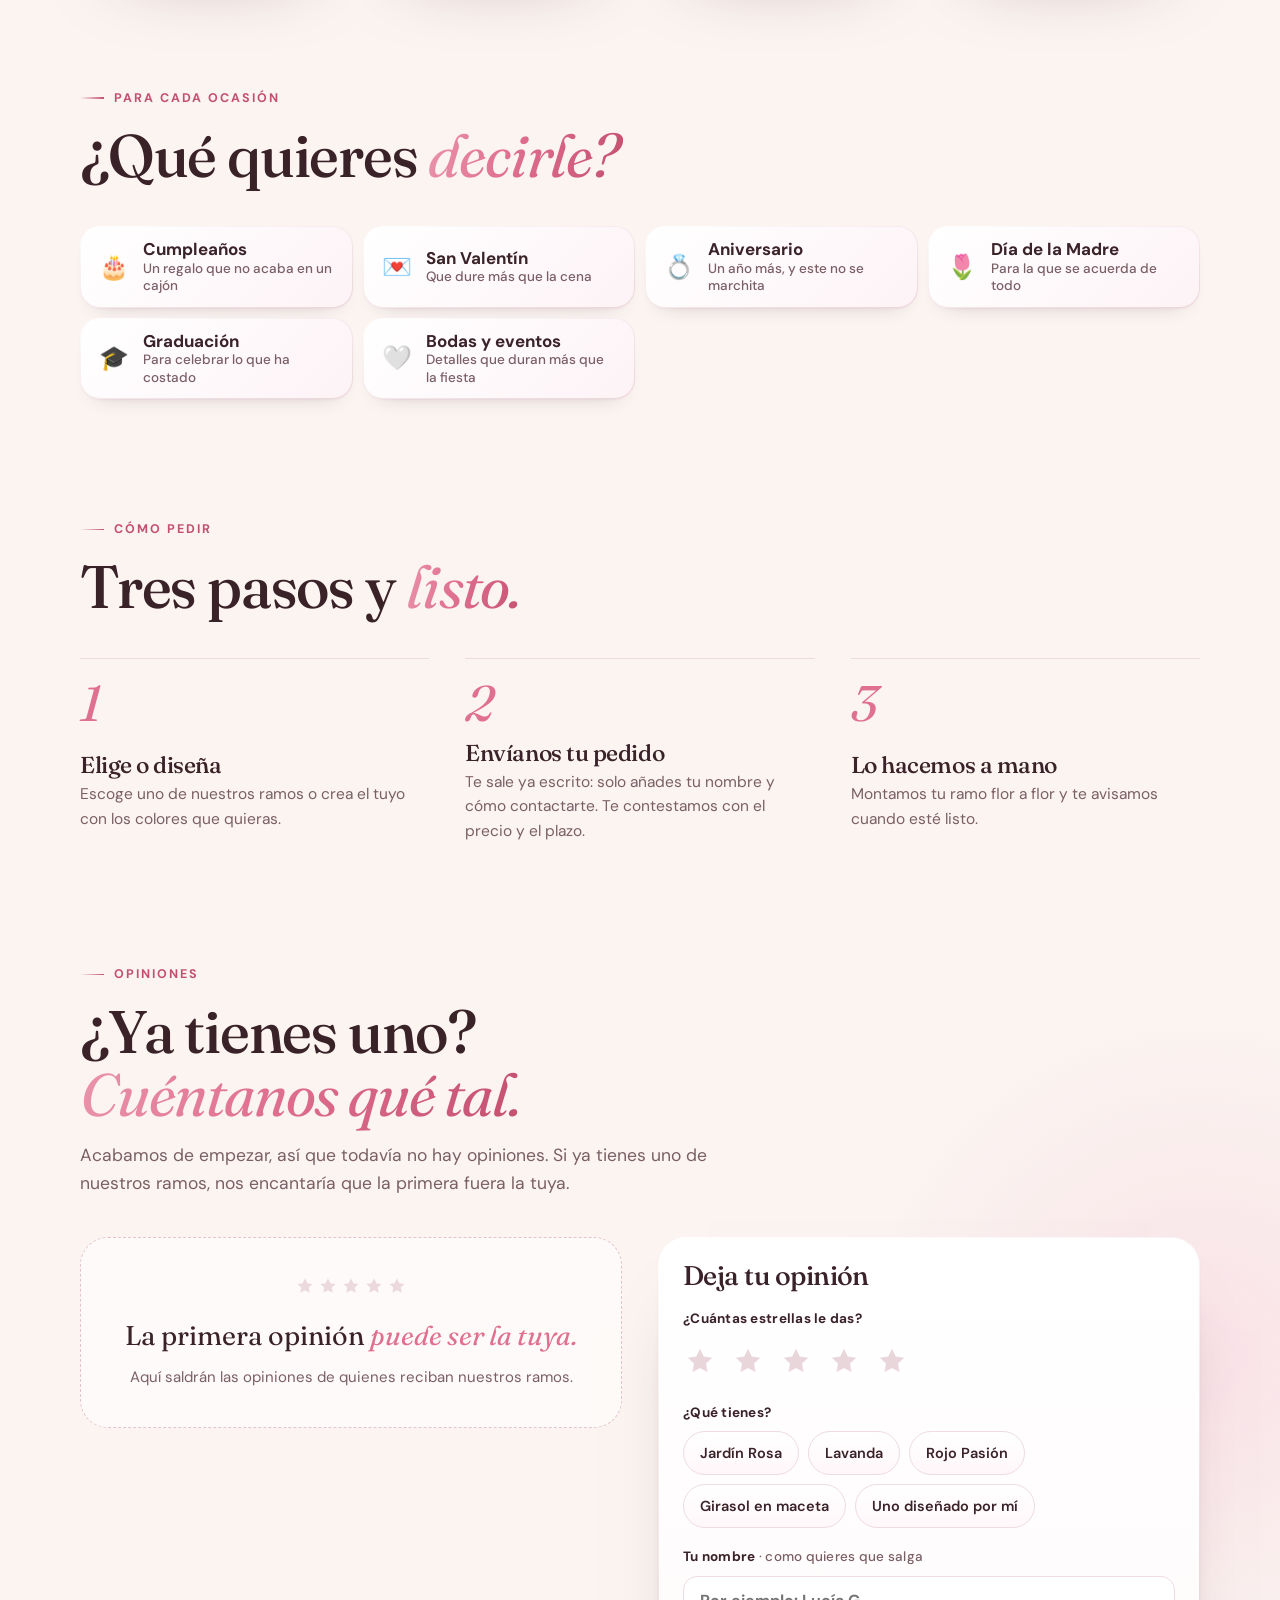
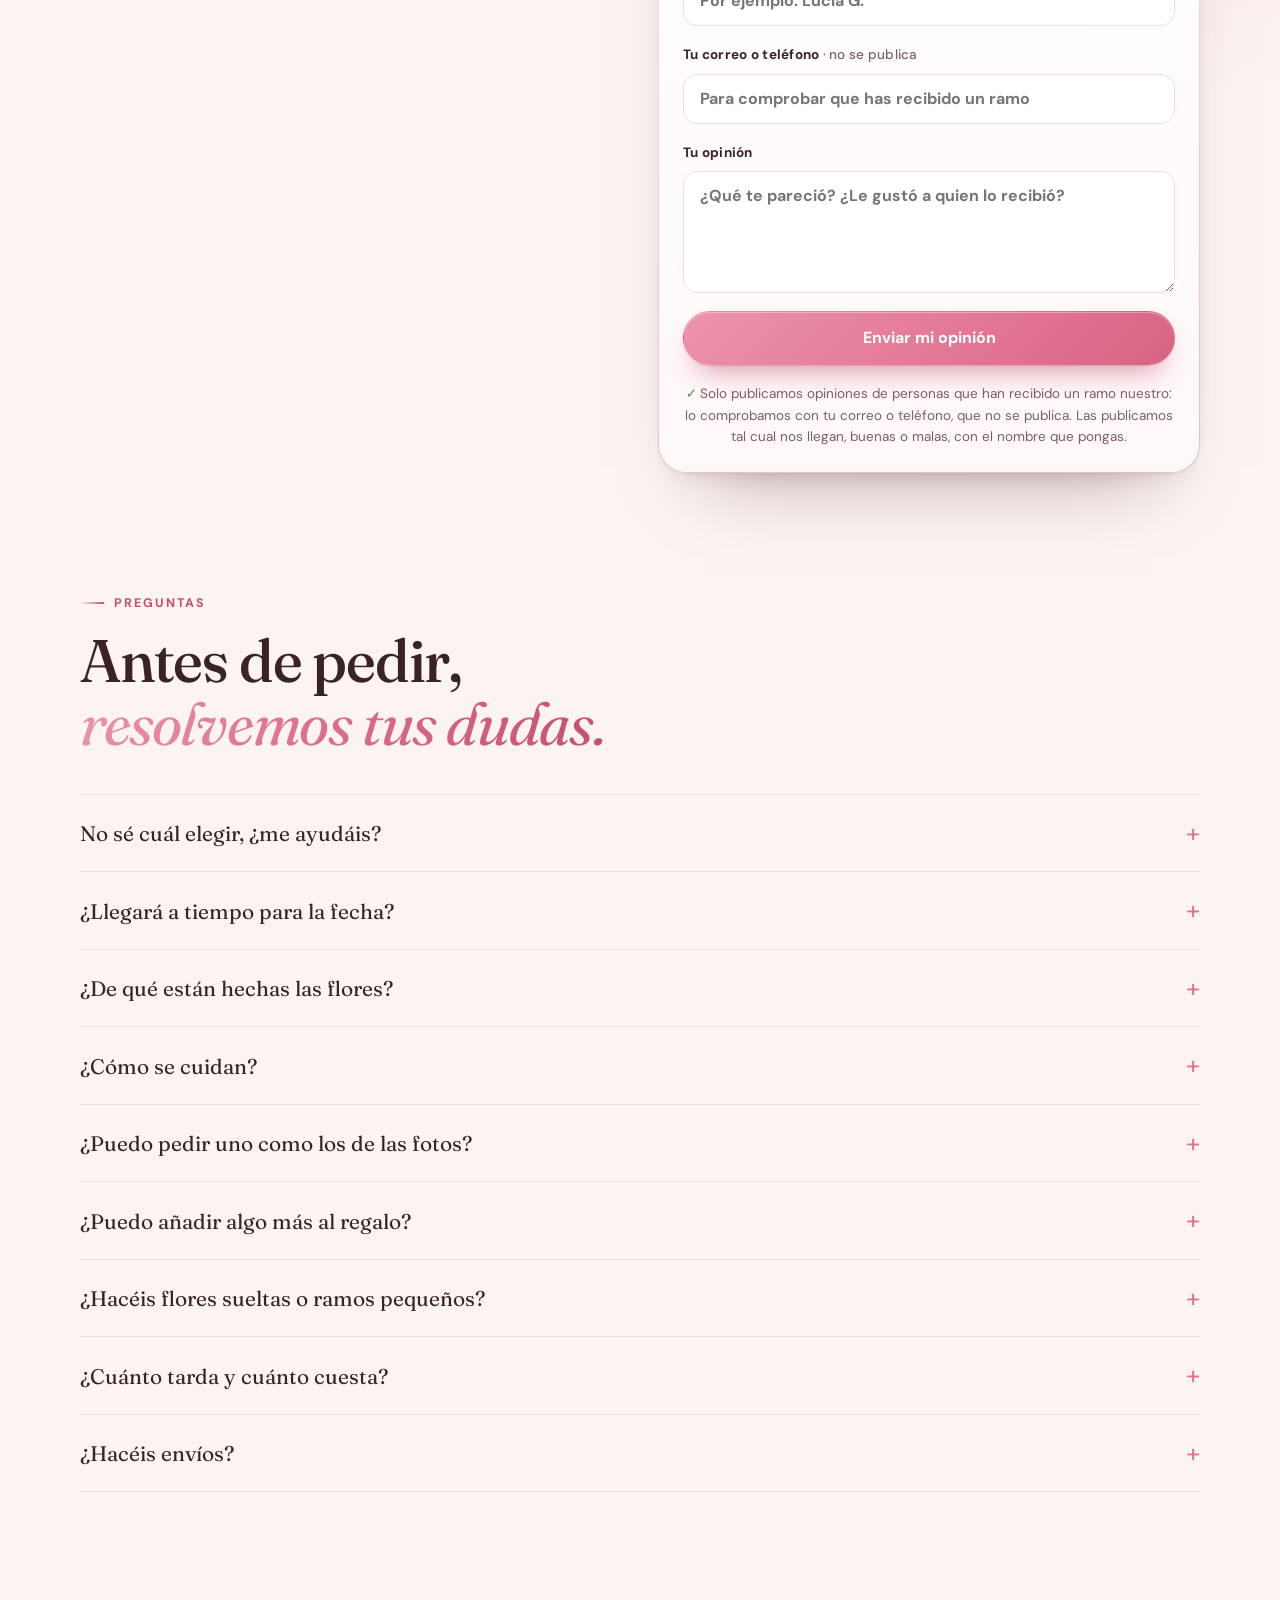
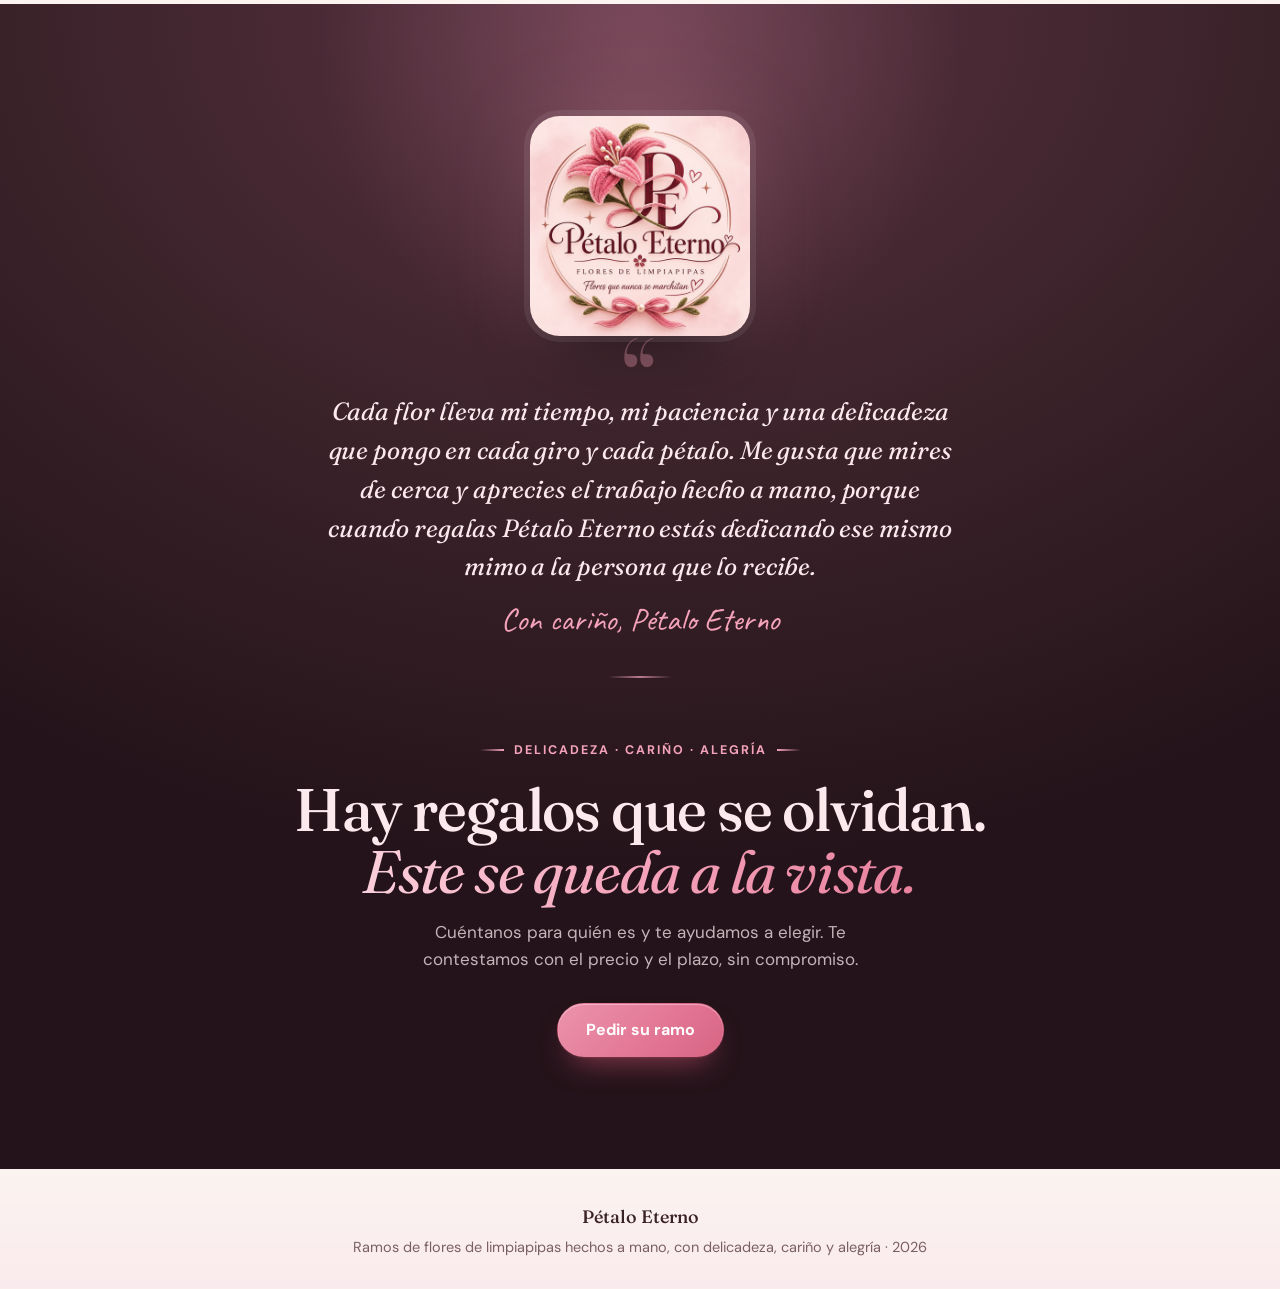
==== commit dd130b9e: "Flores: logo oficial de Pétalo Eterno, nota de ella al final y la frase «Porque hay personas que ilu" ====
--- a/flores/index.html
+++ b/flores/index.html
@@ -504,6 +504,27 @@
         .reales button { background: linear-gradient(180deg, #FFFFFF, #FFF6F8); box-shadow: 0 8px 16px -14px rgba(58,34,41,.4); }
         .ch { background: linear-gradient(180deg, #FFFFFF, #FFF7F9); }
         .ch[aria-pressed="true"], .reales button[aria-pressed="true"], .tams button[aria-pressed="true"] { background: linear-gradient(135deg, #563140, var(--ink)); }
+
+        /* Logo de la marca */
+        .logo-img { width: 46px; height: 46px; border-radius: 12px; display: block; box-shadow: 0 6px 14px -8px rgba(196,80,110,.55), 0 0 0 1px rgba(224,112,143,.15); }
+        .logo-grande { display: block; width: 220px; height: 220px; margin: 0 auto 38px; border-radius: 30px; box-shadow: 0 0 0 6px rgba(255,255,255,.08), 0 40px 70px -28px rgba(0,0,0,.7), 0 0 90px -20px rgba(245,163,187,.35); }
+        /* Nota de ella al final */
+        .nota-final { position: relative; max-width: 640px; margin: 0 auto 54px; padding-top: 18px; }
+        .nota-final::before { content: "\201C"; position: absolute; left: 50%; top: -46px; transform: translateX(-50%); font-family: var(--serif); font-size: 120px; line-height: 1; color: rgba(245,163,187,.32); }
+        .cierre .nota-final p { font-family: var(--serif); font-style: italic; font-weight: 400; font-size: clamp(20px, 4.8vw, 25px); line-height: 1.55; color: #FBE9EE; max-width: none; margin: 0; letter-spacing: -0.005em; }
+        .nota-final figcaption { margin-top: 18px; font-family: var(--hand); font-size: 32px; line-height: 1; color: #F5A3BB; }
+        .nota-final::after { content: ""; display: block; width: 64px; height: 1.5px; margin: 40px auto 0; background: linear-gradient(90deg, transparent, rgba(245,163,187,.7), transparent); }
+        /* Frase estratégica */
+        .frase-band { padding: 10px 0 80px; }
+        .frase { max-width: 900px; margin: 0 auto; text-align: center; }
+        .frase-orla { display: flex; align-items: center; justify-content: center; gap: 16px; margin-bottom: 26px; }
+        .frase-orla i { width: 70px; height: 1.5px; background: linear-gradient(90deg, transparent, #E9A9BC); }
+        .frase-orla i:last-child { background: linear-gradient(90deg, #E9A9BC, transparent); }
+        .frase-orla svg { width: 30px; height: 30px; }
+        .frase p { font-family: var(--serif); font-weight: 500; font-size: clamp(30px, 6.4vw, 52px); line-height: 1.12; letter-spacing: -0.025em; color: var(--ink); text-wrap: balance; }
+        .frase p em { background: linear-gradient(100deg, #EA93AC 0%, var(--rose) 42%, var(--rose-d) 100%); -webkit-background-clip: text; background-clip: text; color: transparent; padding-right: .06em; }
+        .frase figcaption { margin-top: 22px; font-family: var(--hand); font-size: clamp(28px, 5vw, 36px); line-height: 1.1; color: var(--rose-d); }
+        @media (min-width: 760px) { .frase-band { padding: 10px 0 112px; } }
     </style>
 </head>
 <body>
@@ -511,7 +532,7 @@
 <div class="cinta" id="cinta">Hechos a mano, uno a uno · <b>Con su nombre en la tarjeta</b> · Pídelo sin compromiso</div>
 <header class="top">
     <div class="wrap">
-        <a href="#" class="logo" aria-label="Pétalo Eterno, inicio"><i id="logo-flor" aria-hidden="true"></i><span><b>Pétalo Eterno</b><small>Flores de limpiapipas</small></span></a>
+        <a href="#" class="logo" aria-label="Pétalo Eterno, inicio"><img class="logo-img" src="img/logo-128.jpg" alt="" width="46" height="46"><span><b>Pétalo Eterno</b><small>Flores de limpiapipas</small></span></a>
         <nav class="nav" aria-label="Secciones"><a href="#ramos">Ramos</a><a href="#detalles">Detalles</a><a href="#cerca">De cerca</a><a href="#disena">Diseña el tuyo</a><a href="#preguntas">Preguntas</a></nav>
         <a class="btn btn-rose" href="#" data-pedido="">Pedir</a>
     </div>
@@ -638,6 +659,16 @@
     </div>
 </section>
 
+<section class="frase-band">
+    <div class="wrap">
+        <figure class="frase rv">
+            <span class="frase-orla" aria-hidden="true"><i></i><svg viewBox="0 0 24 24"><g fill="#F5A3BB" stroke="#fff" stroke-width=".8"><ellipse cx="12" cy="6.6" rx="3.6" ry="5.4"/><ellipse cx="12" cy="6.6" rx="3.6" ry="5.4" transform="rotate(72 12 12)"/><ellipse cx="12" cy="6.6" rx="3.6" ry="5.4" transform="rotate(144 12 12)"/><ellipse cx="12" cy="6.6" rx="3.6" ry="5.4" transform="rotate(216 12 12)"/><ellipse cx="12" cy="6.6" rx="3.6" ry="5.4" transform="rotate(288 12 12)"/></g><circle cx="12" cy="12" r="2.8" fill="#F4EEE5"/></svg><i></i></span>
+            <blockquote><p>Porque hay personas que iluminan todos los días y merecen un detalle que siga ahí <em>mañana, el mes que viene y siempre.</em></p></blockquote>
+            <figcaption>Gracias por regalar recuerdos que florecen sin prisa <span aria-hidden="true">♡</span></figcaption>
+        </figure>
+    </div>
+</section>
+
 <section id="proceso" style="padding-top:0">
     <div class="wrap">
         <div class="head center rv"><span class="kicker">Cómo se hacen</span><h2>De un limpiapipas <em>a un ramo.</em></h2><p>Sin moldes ni máquinas. Por eso no hay dos ramos iguales.</p></div>
@@ -721,7 +752,11 @@
 
 <section class="cierre">
     <div class="wrap">
-        <div class="foto redonda"><img src="img/rosa-2.jpg" alt="" loading="lazy" style="object-position:50% 35%"></div>
+        <img class="logo-grande rv" src="img/logo-480.jpg" alt="Logotipo de Pétalo Eterno, flores de limpiapipas" width="220" height="220" loading="lazy">
+        <figure class="nota-final rv">
+            <blockquote><p>Cada flor lleva mi tiempo, mi paciencia y una delicadeza que pongo en cada giro y cada pétalo. Me gusta que mires de cerca y aprecies el trabajo hecho a mano, porque cuando regalas Pétalo Eterno estás dedicando ese mismo mimo a la persona que lo recibe.</p></blockquote>
+            <figcaption>Con cariño, Pétalo Eterno</figcaption>
+        </figure>
         <span class="kicker rv">Delicadeza · Cariño · Alegría</span>
         <h2 class="rv">Hay regalos que se olvidan. <em>Este se queda a la vista.</em></h2>
         <p class="rv">Cuéntanos para quién es y te ayudamos a elegir. Te contestamos con el precio y el plazo, sin compromiso.</p>
@@ -828,8 +863,6 @@
         if (z) { vimg.src = z.getAttribute('data-big'); vimg.alt = (z.querySelector('img') || {}).alt || ''; visor.classList.add('on'); }
     });
 
-    // Logo
-    document.getElementById('logo-flor').innerHTML = '<svg viewBox="0 0 24 24"><g fill="#F5A3BB" stroke="#fff" stroke-width=".8">' + [0, 72, 144, 216, 288].map(function (a) { return '<ellipse cx="12" cy="6.6" rx="3.6" ry="5.4" transform="rotate(' + a + ' 12 12)"/>'; }).join('') + '</g><circle cx="12" cy="12" r="2.8" fill="#F4EEE5"/><circle cx="11.2" cy="11.2" r=".9" fill="#fff"/></svg>';
 
     // Pétalos que caen sobre la foto de portada
     if (!quieto) { var m = document.getElementById('petalos'); for (var i = 0; i < 9; i++) { var p = document.createElement('i'); p.className = 'petalo'; p.style.left = (4 + Math.random() * 88) + '%'; p.style.animationDuration = (8 + Math.random() * 7) + 's'; p.style.animationDelay = (-Math.random() * 12) + 's'; p.style.width = (9 + Math.random() * 7) + 'px'; p.style.height = (13 + Math.random() * 8) + 'px'; if (i % 3 === 1) p.style.background = '#C7A1EB'; if (i % 4 === 2) p.style.background = '#FFFFFF'; m.appendChild(p); } }
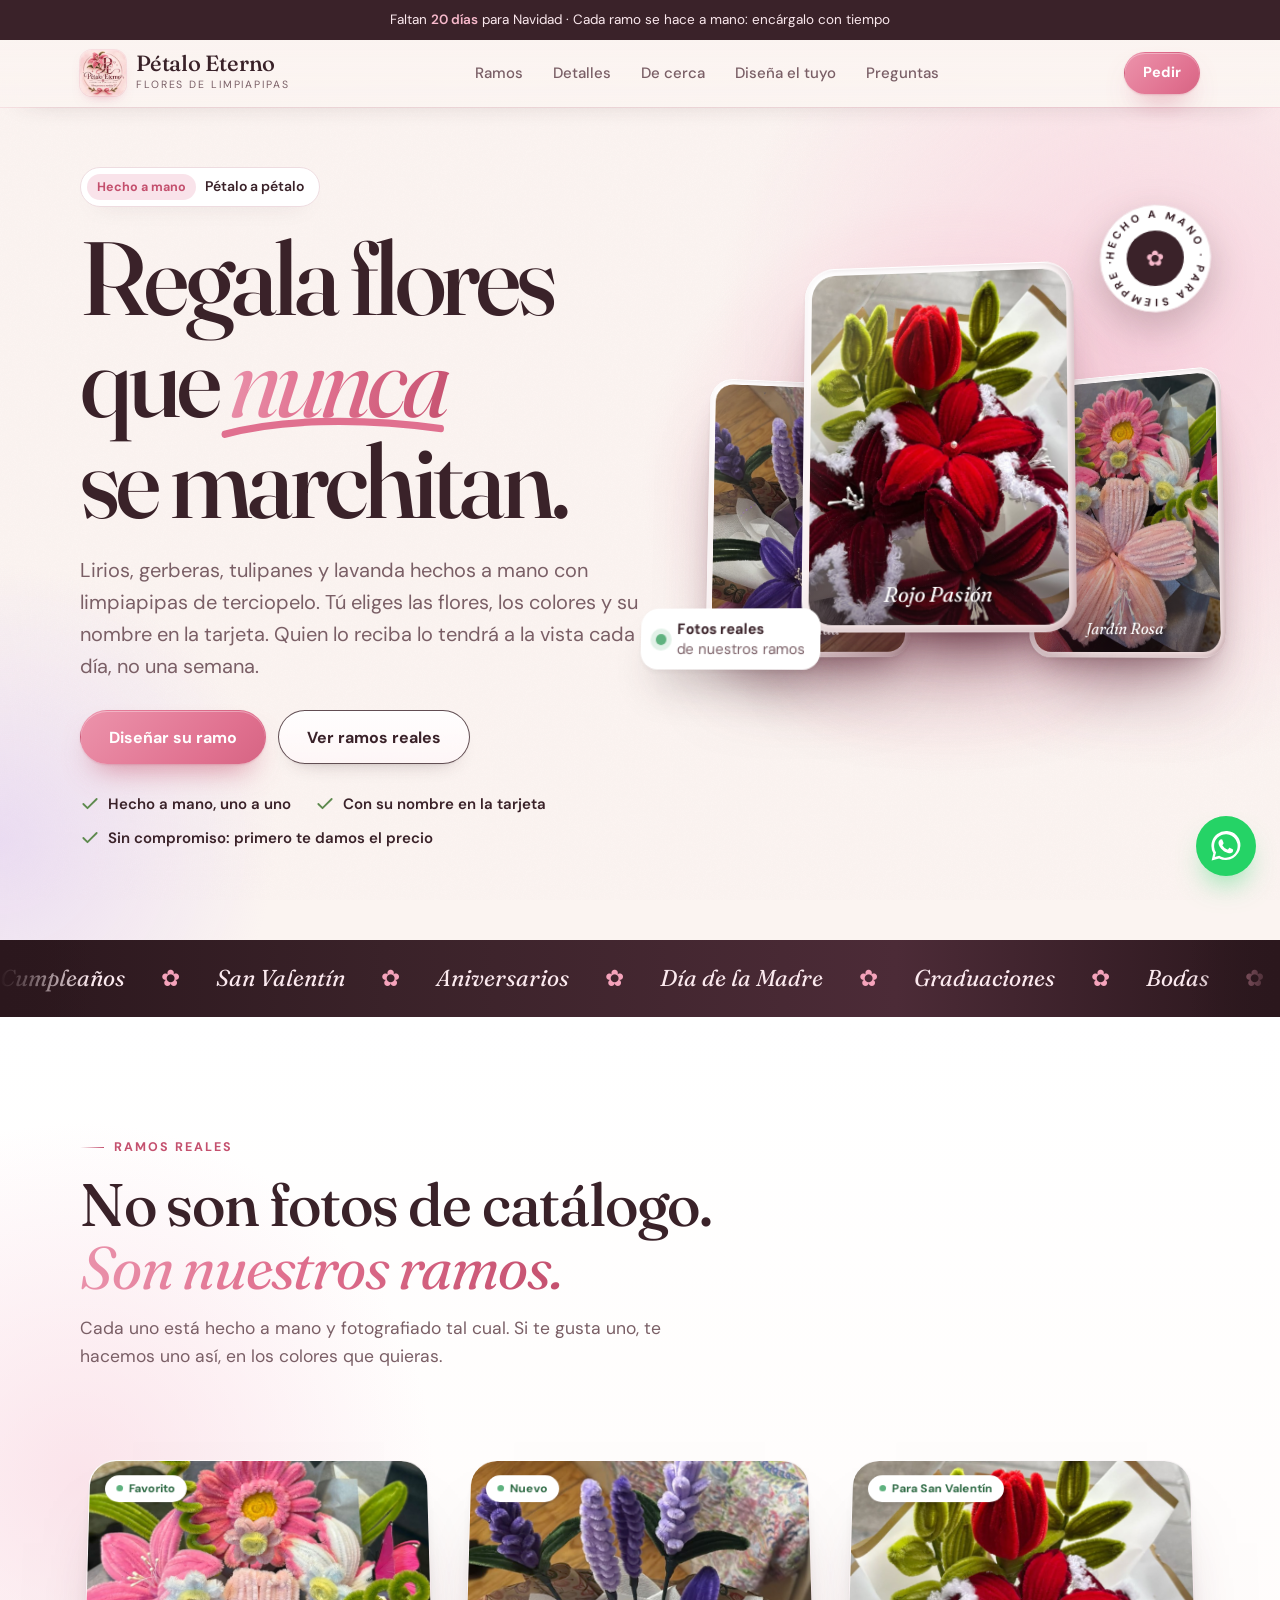
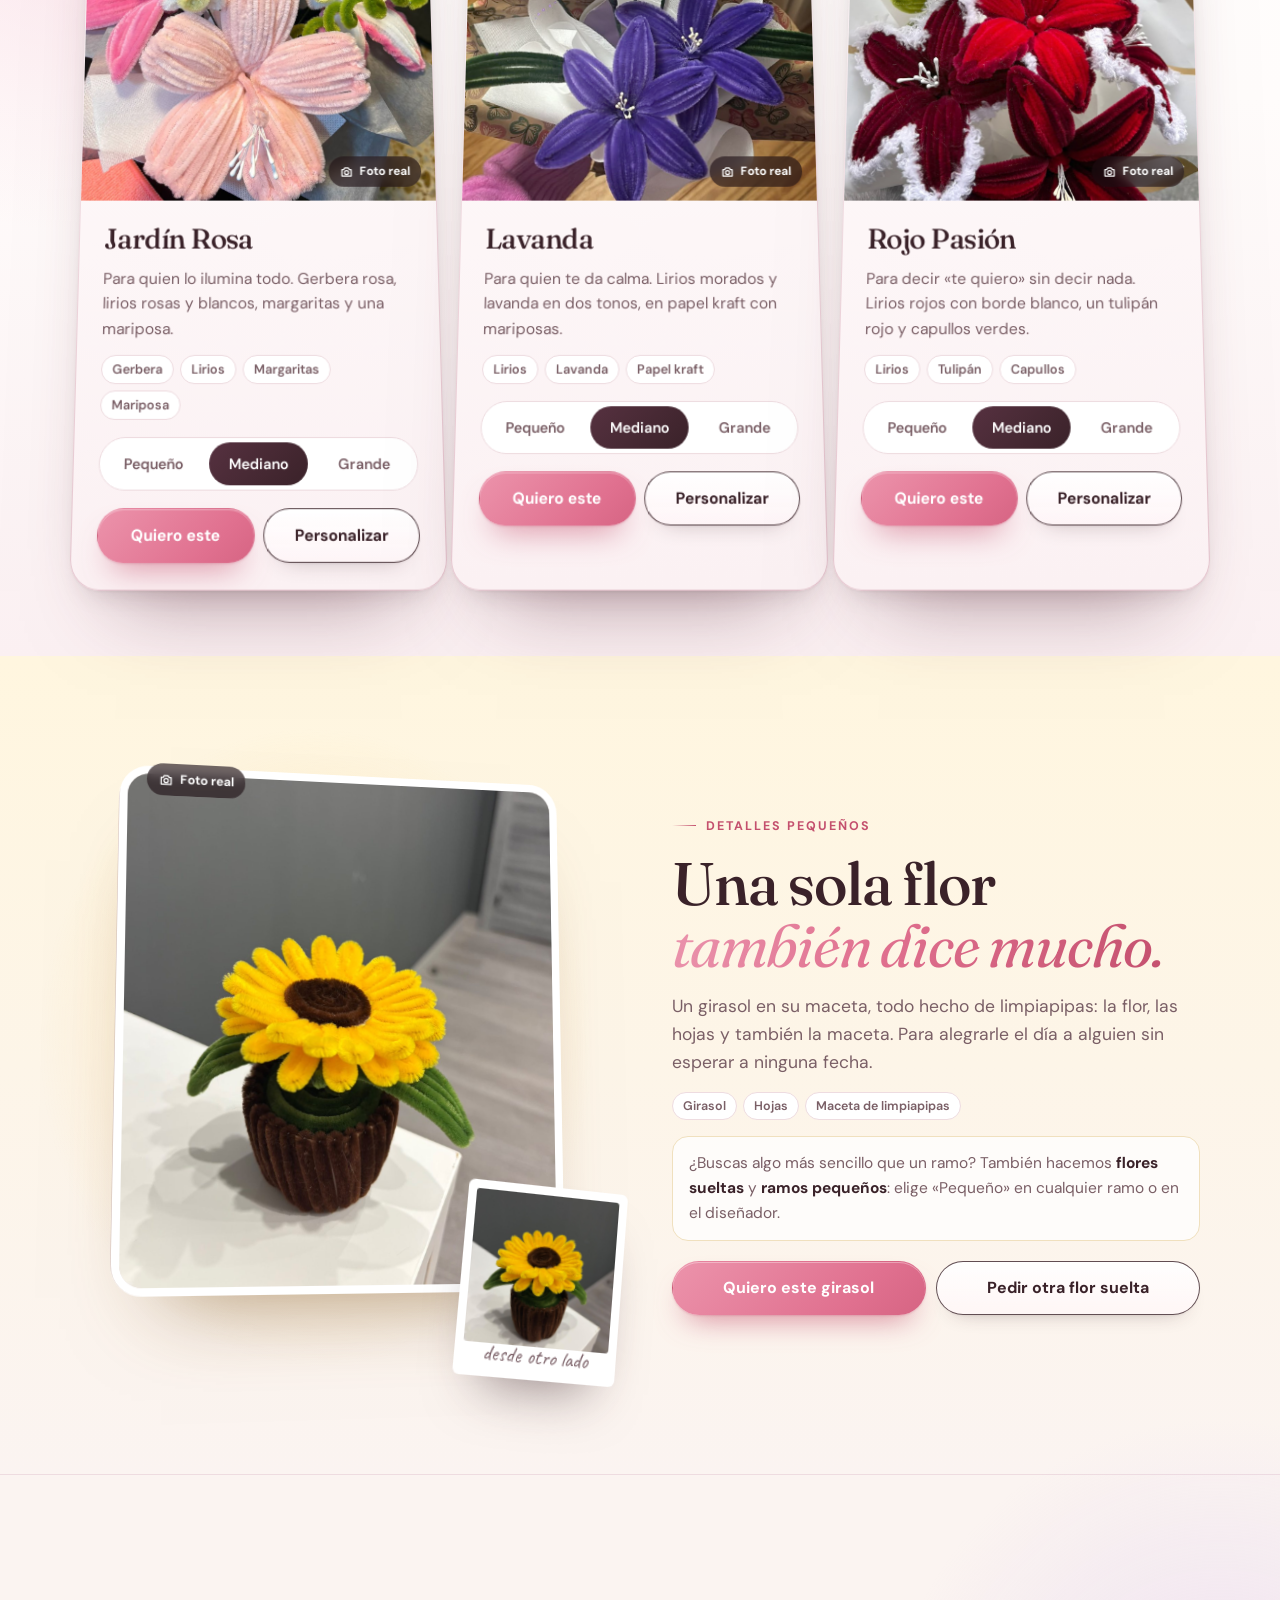
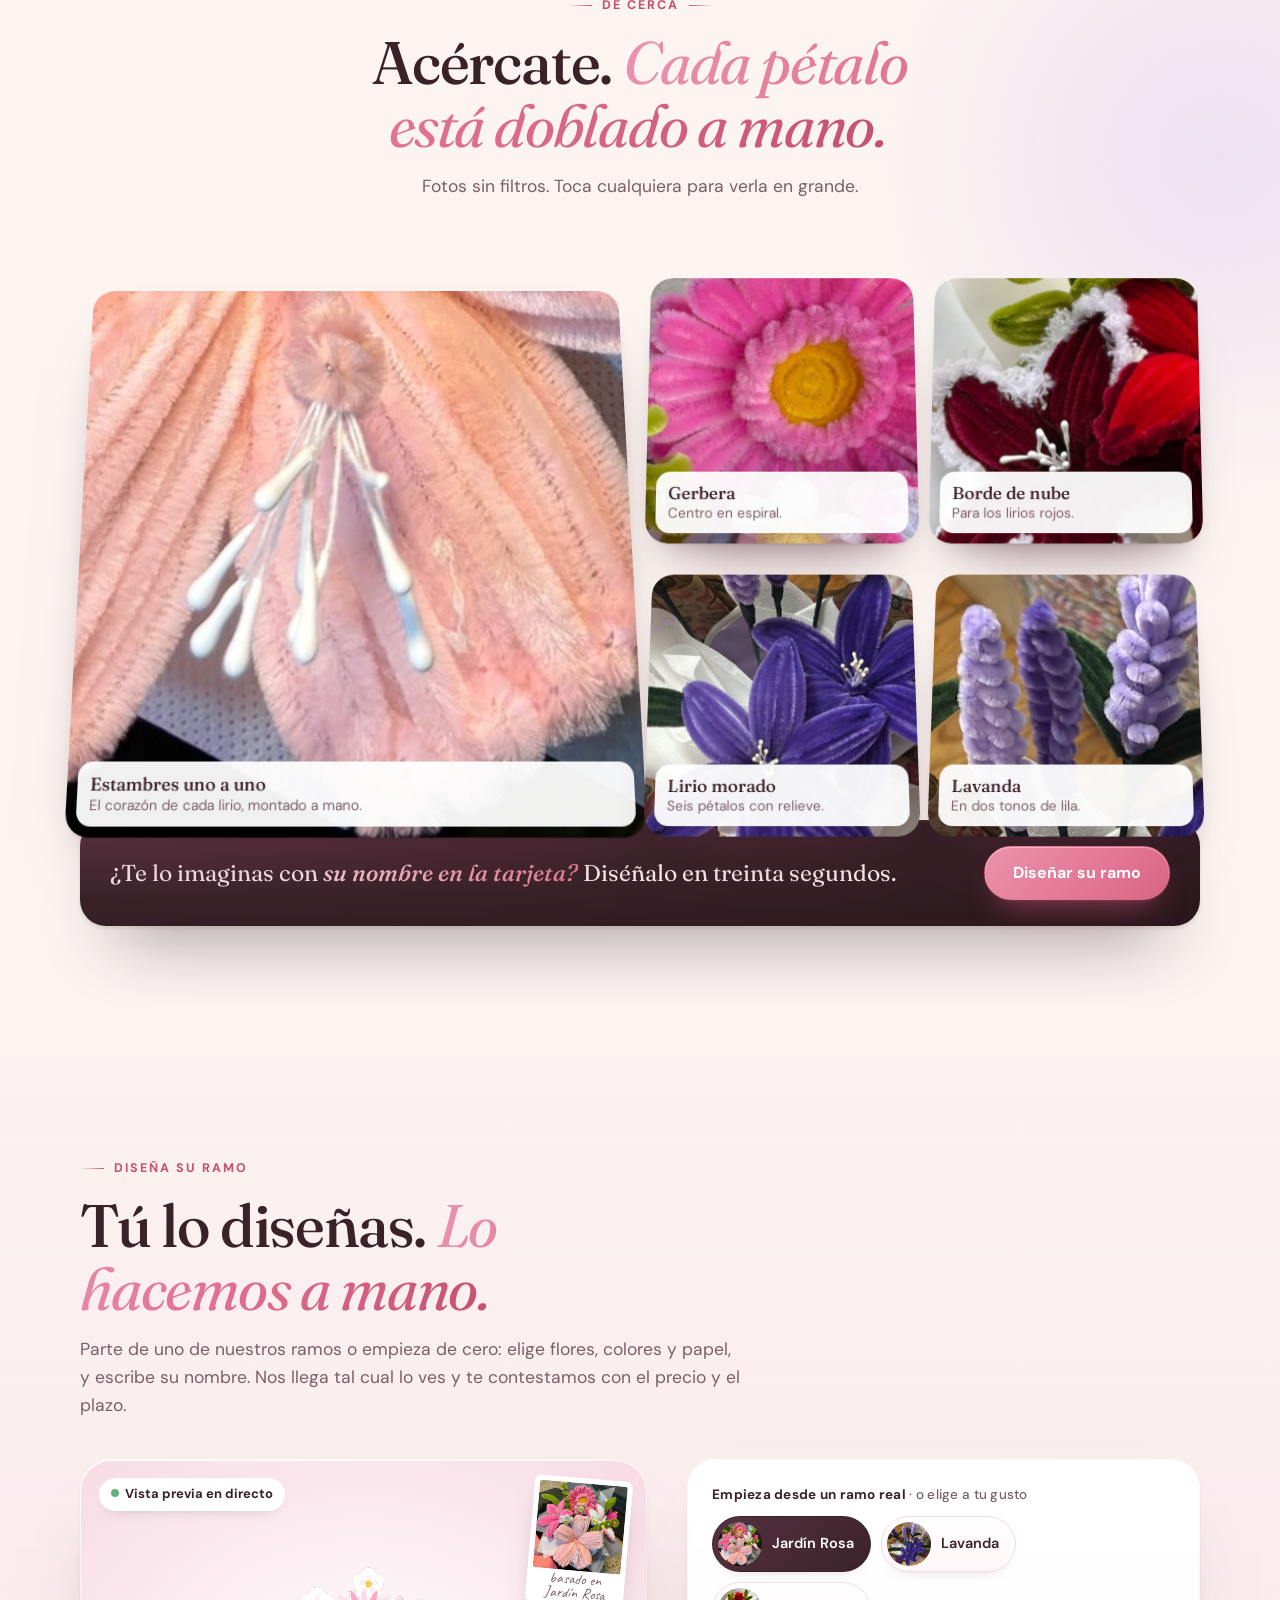
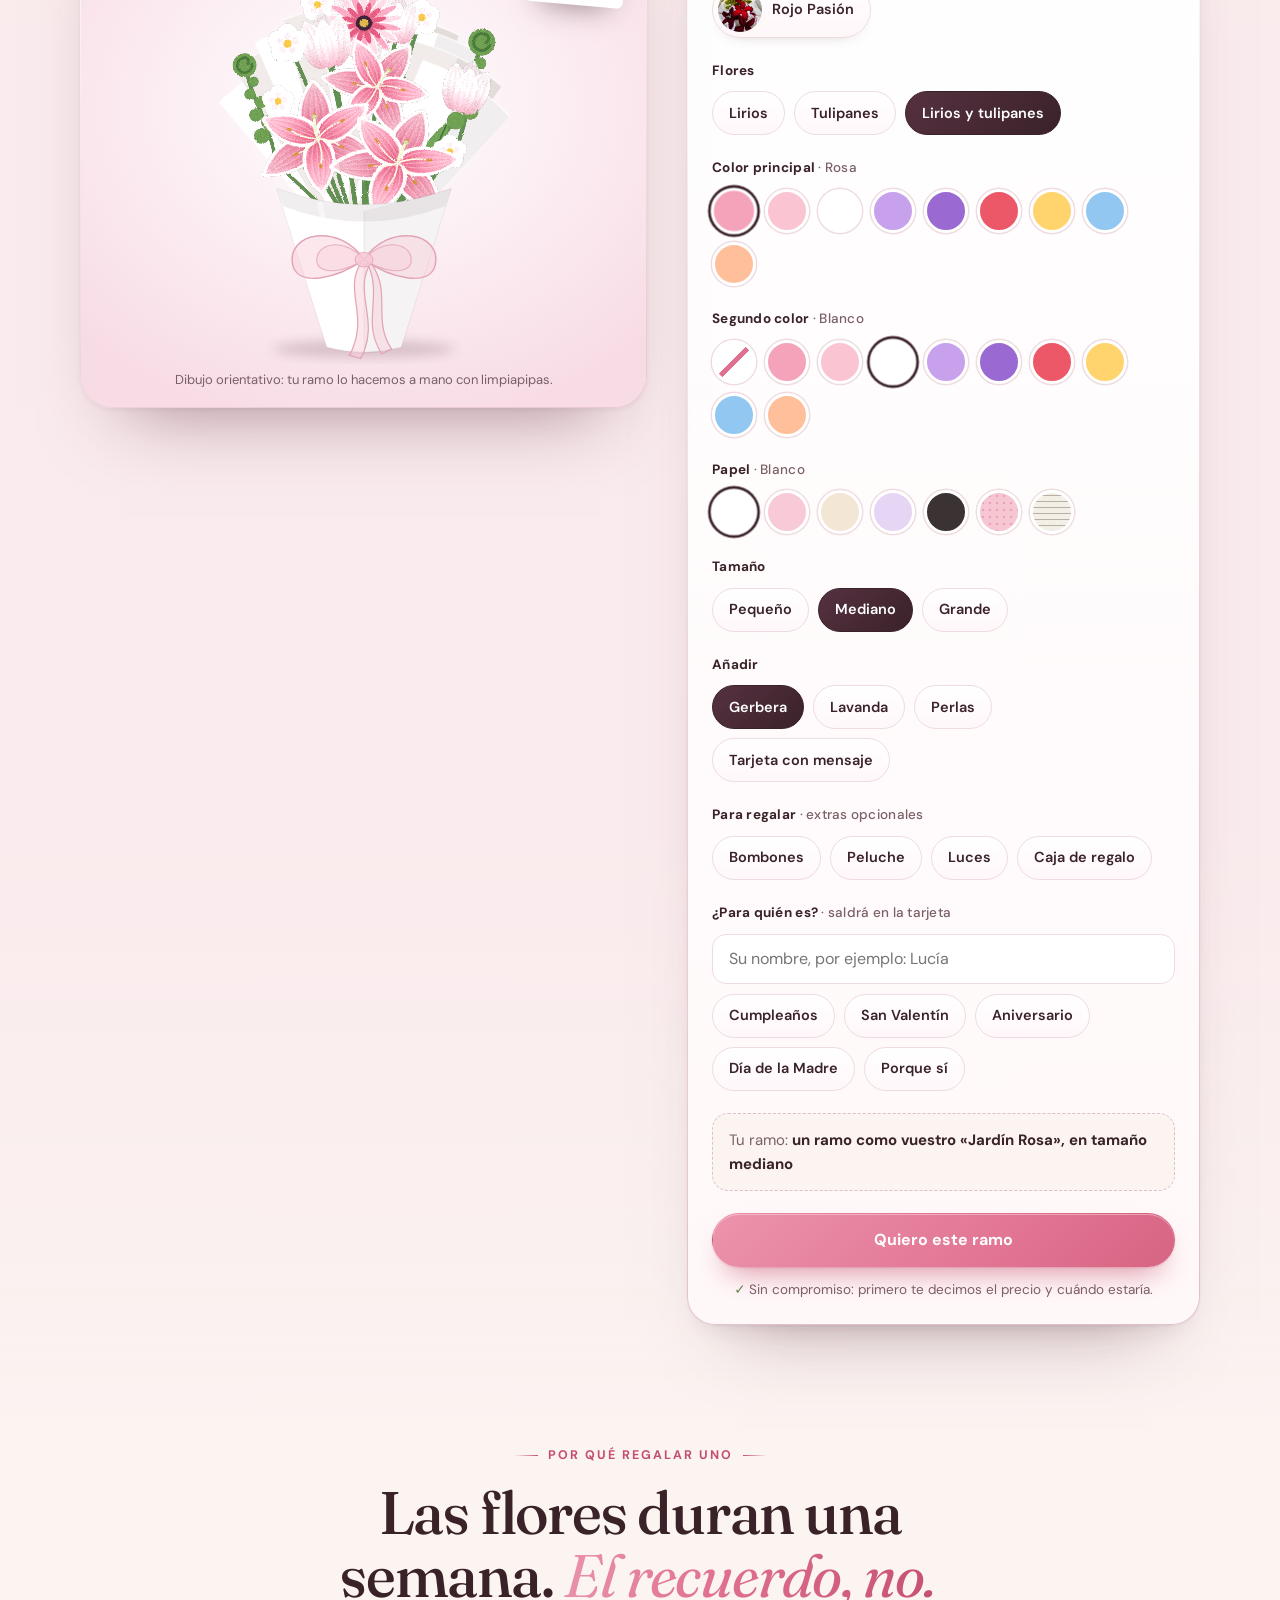
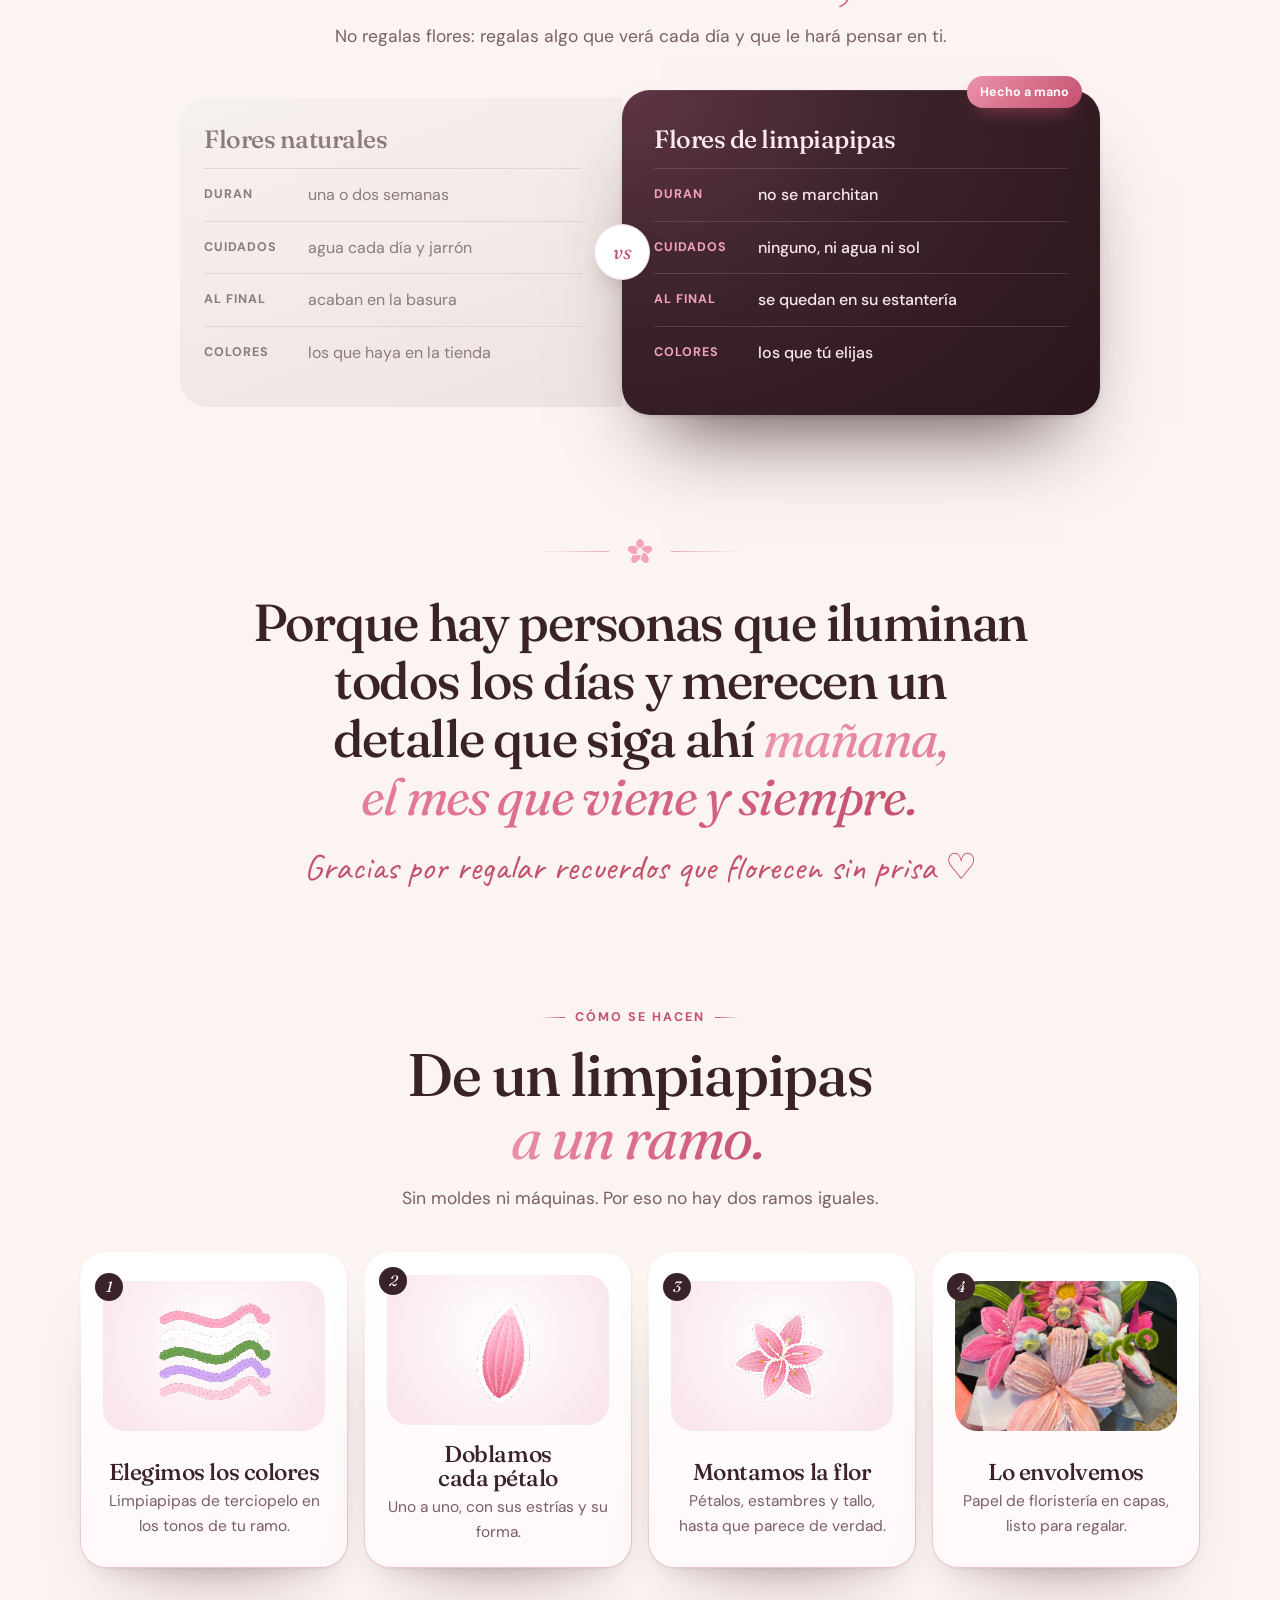
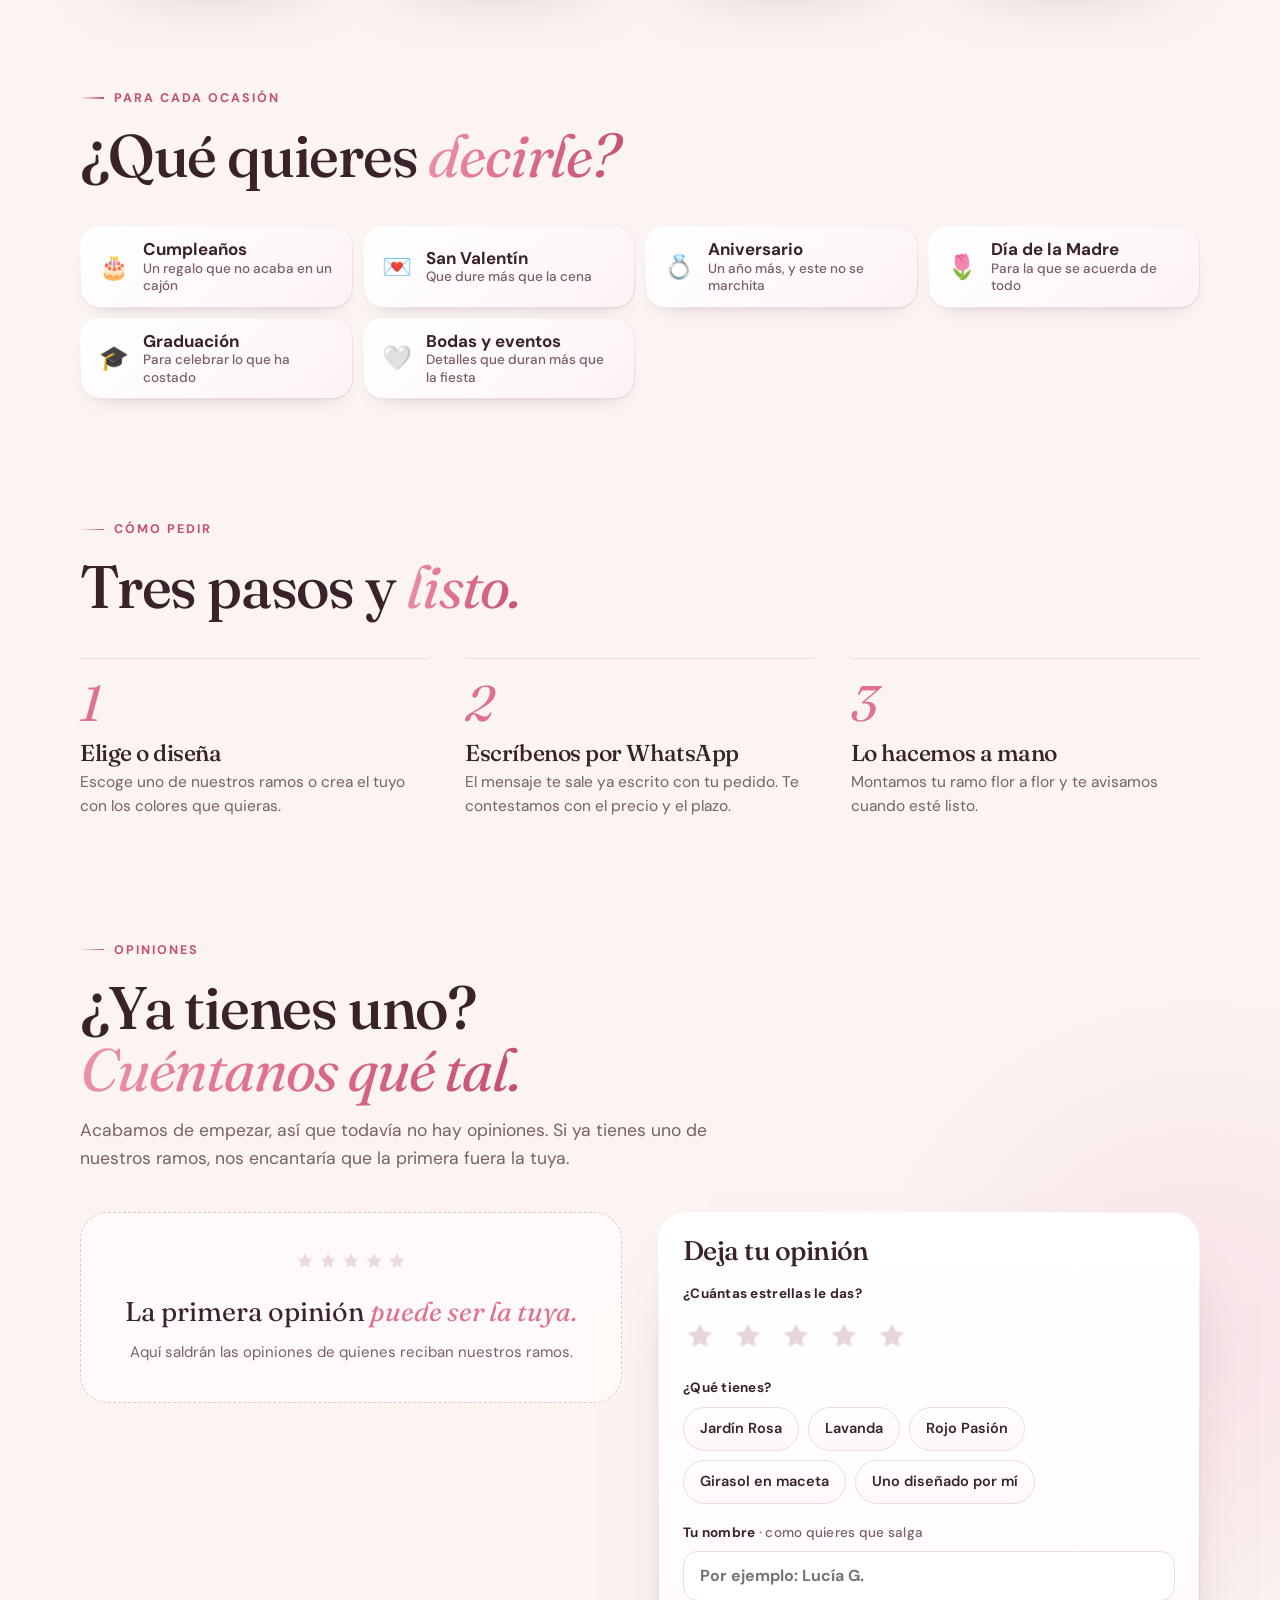
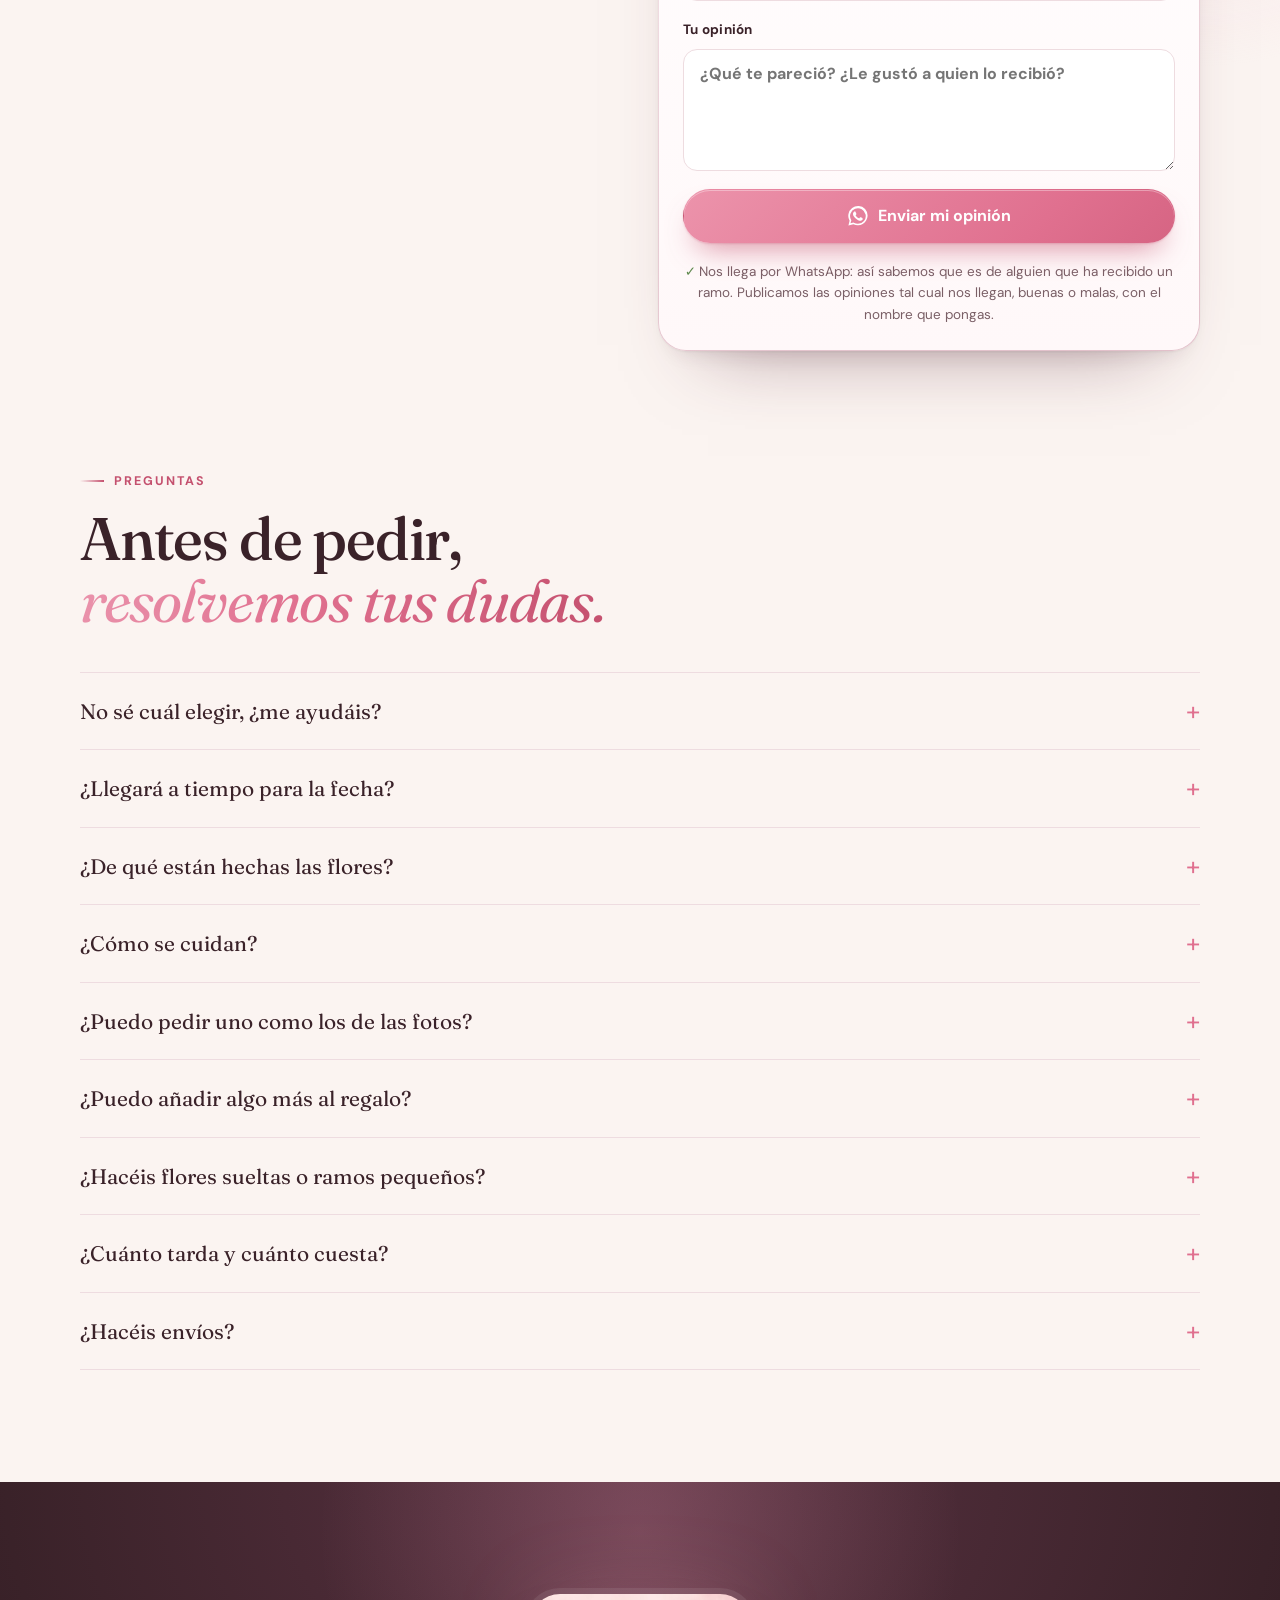
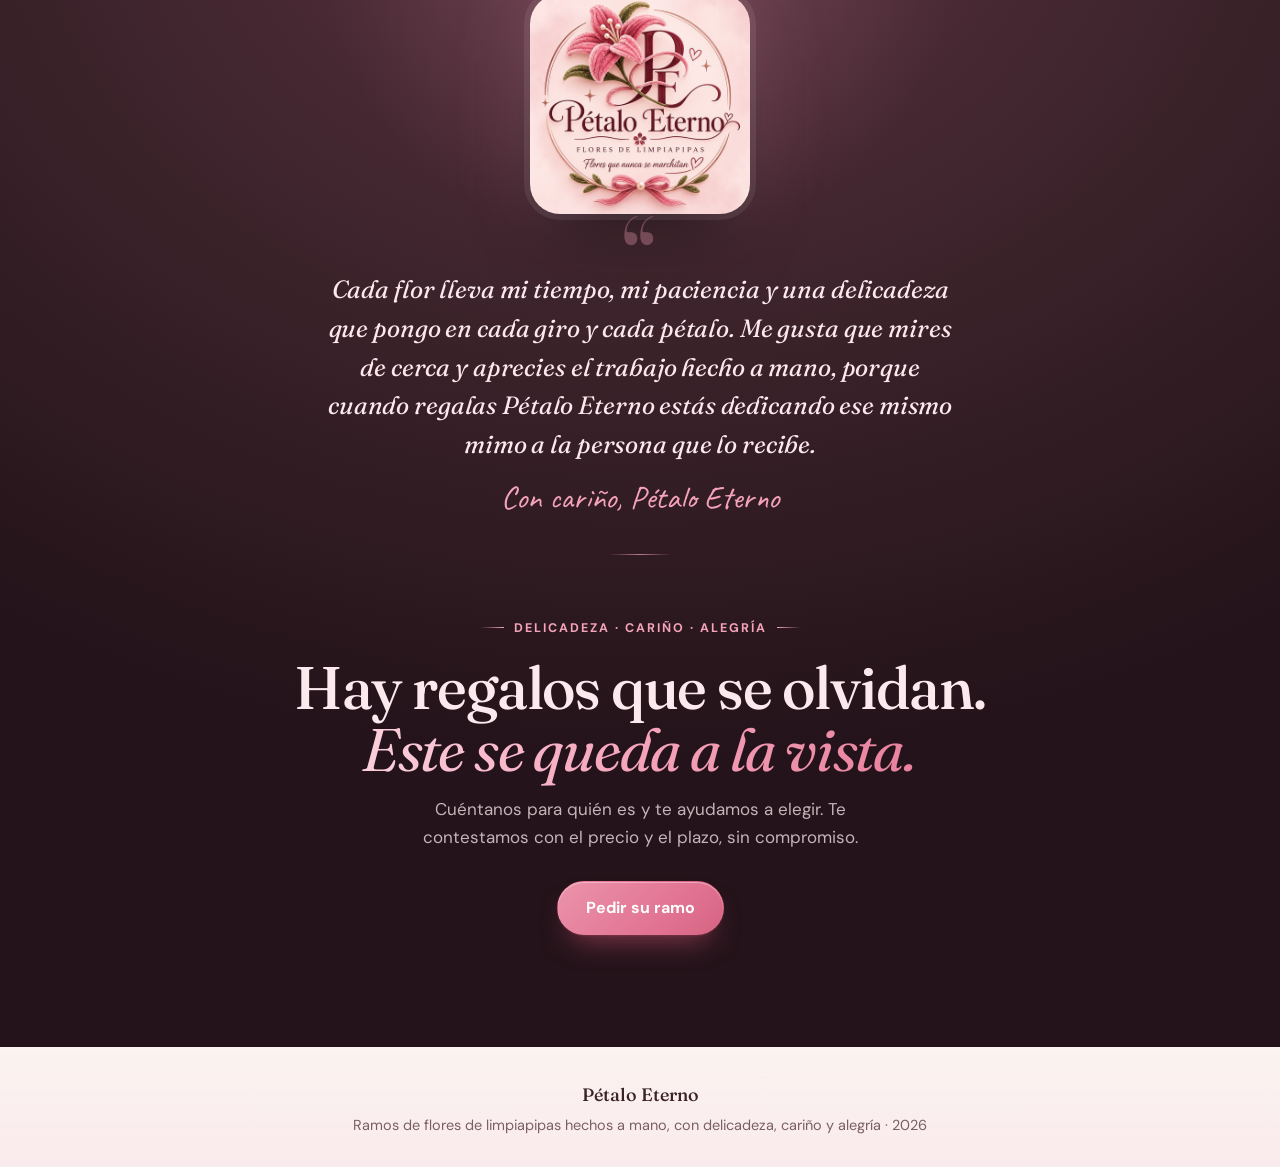
==== commit b7c31733: "Flores: los pedidos, las opiniones y las dudas llegan por WhatsApp con el mensaje ya escrito Co-Auth" ====
--- a/flores/index.html
+++ b/flores/index.html
@@ -4,10 +4,10 @@
     <meta charset="UTF-8">
     <meta name="viewport" content="width=device-width, initial-scale=1, viewport-fit=cover">
     <title>Pétalo Eterno · Ramos de limpiapipas que no se marchitan</title>
-    <meta name="description" content="Regala un ramo hecho a mano con limpiapipas: no se marchita, no necesita agua y lleva su nombre en la tarjeta. Diséñalo y pídelo desde aquí, sin compromiso.">
+    <meta name="description" content="Regala un ramo hecho a mano con limpiapipas: no se marchita, no necesita agua y lleva su nombre en la tarjeta. Diséñalo y pídelo por WhatsApp, sin compromiso.">
     <meta name="theme-color" content="#FBF4F1">
     <meta property="og:title" content="Regala flores que nunca se marchitan">
-    <meta property="og:description" content="Ramos de limpiapipas hechos a mano, con su nombre en la tarjeta. Diséñalo y pídelo desde aquí.">
+    <meta property="og:description" content="Ramos de limpiapipas hechos a mano, con su nombre en la tarjeta. Diséñalo y pídelo por WhatsApp.">
     <meta property="og:image" content="https://petaloeterno.vercel.app/img/compartir.jpg">
     <meta property="og:image:width" content="1200">
     <meta property="og:image:height" content="630">
@@ -260,8 +260,15 @@
         footer { padding: 34px 0 30px; font-size: 14.5px; color: var(--soft); text-align: center; }
         footer b { font-family: var(--serif); font-weight: 500; color: var(--ink); font-size: 18px; display: block; margin-bottom: 4px; }
 
-        .barra { position: fixed; left: 0; right: 0; bottom: 0; z-index: 50; padding: 10px 14px calc(10px + env(safe-area-inset-bottom)); background: rgba(251,244,241,.94); backdrop-filter: blur(12px); -webkit-backdrop-filter: blur(12px); border-top: 1px solid var(--line); display: grid; grid-template-columns: 1fr; gap: 10px; }
+        .barra { position: fixed; left: 0; right: 0; bottom: 0; z-index: 50; padding: 10px 14px calc(10px + env(safe-area-inset-bottom)); background: rgba(251,244,241,.94); backdrop-filter: blur(12px); -webkit-backdrop-filter: blur(12px); border-top: 1px solid var(--line); display: grid; grid-template-columns: 1fr auto; gap: 10px; }
         .barra .btn { min-height: 52px; }
+        .barra .wa { width: 52px; padding: 0; background: #25D366; color: #fff; box-shadow: 0 12px 24px -12px rgba(37,211,102,.7); }
+        .barra .wa svg { width: 26px; height: 26px; }
+        .flota { display: none; position: fixed; right: 24px; bottom: 24px; z-index: 50; width: 60px; height: 60px; border-radius: 50%; background: #25D366; color: #fff; place-items: center; box-shadow: 0 16px 30px -12px rgba(37,211,102,.7); transition: transform .25s var(--ease); }
+        .flota svg { width: 30px; height: 30px; }
+        @media (hover: hover) { .flota:hover { transform: scale(1.08); } }
+        @media (min-width: 760px) { .flota { display: grid; } }
+        .pd-ok .btn { width: 100%; max-width: 360px; }
         .aviso { position: fixed; left: 50%; bottom: 96px; z-index: 95; transform: translate(-50%, 20px); background: var(--ink); color: #fff; border-radius: 14px; padding: 12px 18px; font-size: 14.5px; opacity: 0; pointer-events: none; transition: opacity .3s ease, transform .3s var(--ease); width: max-content; max-width: calc(100% - 32px); text-align: center; }
         .aviso.on { opacity: 1; transform: translate(-50%, 0); }
 
@@ -700,7 +707,7 @@
         <div class="head rv"><span class="kicker">Cómo pedir</span><h2>Tres pasos y <em>listo.</em></h2></div>
         <div class="pasos">
             <div class="paso rv"><div><h3>Elige o diseña</h3><p>Escoge uno de nuestros ramos o crea el tuyo con los colores que quieras.</p></div></div>
-            <div class="paso rv"><div><h3>Envíanos tu pedido</h3><p>Te sale ya escrito: solo añades tu nombre y cómo contactarte. Te contestamos con el precio y el plazo.</p></div></div>
+            <div class="paso rv"><div><h3>Escríbenos por WhatsApp</h3><p>El mensaje te sale ya escrito con tu pedido. Te contestamos con el precio y el plazo.</p></div></div>
             <div class="paso rv"><div><h3>Lo hacemos a mano</h3><p>Montamos tu ramo flor a flor y te avisamos cuando esté listo.</p></div></div>
         </div>
     </div>
@@ -716,10 +723,9 @@
                 <div><span class="lbl">¿Cuántas estrellas le das?</span><div class="pon-estrellas" id="pon-estrellas" role="radiogroup" aria-label="Estrellas"></div></div>
                 <div><span class="lbl">¿Qué tienes?</span><div class="opts" id="op-ramo"></div></div>
                 <label>Tu nombre <span>· como quieres que salga</span><input class="campo" id="op-nombre" type="text" maxlength="30" placeholder="Por ejemplo: Lucía G." autocomplete="given-name"></label>
-                <label>Tu correo o teléfono <span>· no se publica</span><input class="campo" id="op-contacto" type="text" maxlength="80" autocomplete="email" placeholder="Para comprobar que has recibido un ramo"></label>
                 <label>Tu opinión<textarea class="campo" id="op-texto" maxlength="500" rows="4" placeholder="¿Qué te pareció? ¿Le gustó a quien lo recibió?"></textarea></label>
-                <button class="btn btn-rose" type="submit">Enviar mi opinión</button>
-                <p class="op-nota">Solo publicamos opiniones de personas que han recibido un ramo nuestro: lo comprobamos con tu correo o teléfono, que no se publica. Las publicamos tal cual nos llegan, buenas o malas, con el nombre que pongas.</p>
+                <button class="btn btn-rose" type="submit"><svg viewBox="0 0 24 24" fill="currentColor" aria-hidden="true"><path d="M20.5 3.5A11.8 11.8 0 0 0 1.9 17.7L.5 23.5l6-1.6A11.8 11.8 0 0 0 23.5 12a11.7 11.7 0 0 0-3-8.5zM12 21.4c-1.8 0-3.5-.5-5-1.4l-.4-.2-3.6.9 1-3.5-.2-.4A9.4 9.4 0 1 1 12 21.4zm5.2-7c-.3-.1-1.7-.8-2-.9-.3-.1-.5-.1-.7.1l-.9 1.1c-.2.2-.3.2-.6.1a7.7 7.7 0 0 1-3.8-3.3c-.3-.5.3-.5.8-1.6.1-.2 0-.4 0-.5l-.9-2.2c-.2-.6-.5-.5-.7-.5h-.6c-.2 0-.5.1-.8.4-.3.3-1 1-1 2.5s1 2.9 1.2 3.1c.1.2 2 3.1 4.9 4.3 1.8.8 2.5.8 3.4.7.6-.1 1.7-.7 2-1.4.2-.7.2-1.3.2-1.4-.1-.1-.3-.2-.6-.3z"/></svg>Enviar mi opinión</button>
+                <p class="op-nota">Nos llega por WhatsApp: así sabemos que es de alguien que ha recibido un ramo. Publicamos las opiniones tal cual nos llegan, buenas o malas, con el nombre que pongas.</p>
             </form>
         </div>
     </div>
@@ -767,25 +773,26 @@
 
 <footer><b>Pétalo Eterno</b>Ramos de flores de limpiapipas hechos a mano, con delicadeza, cariño y alegría · <span id="anio">2026</span><span id="pie-ig"></span></footer>
 
-<div class="barra"><a class="btn btn-rose" href="#disena">Diseñar su ramo</a></div>
+<div class="barra"><a class="btn btn-rose" href="#disena">Diseñar su ramo</a><a class="btn wa" href="#" data-wa="¡Hola, Pétalo Eterno! 🌷 Tengo una pregunta sobre los ramos." aria-label="Escribir por WhatsApp"><svg viewBox="0 0 24 24" fill="currentColor" aria-hidden="true"><path d="M20.5 3.5A11.8 11.8 0 0 0 1.9 17.7L.5 23.5l6-1.6A11.8 11.8 0 0 0 23.5 12a11.7 11.7 0 0 0-3-8.5zM12 21.4c-1.8 0-3.5-.5-5-1.4l-.4-.2-3.6.9 1-3.5-.2-.4A9.4 9.4 0 1 1 12 21.4zm5.2-7c-.3-.1-1.7-.8-2-.9-.3-.1-.5-.1-.7.1l-.9 1.1c-.2.2-.3.2-.6.1a7.7 7.7 0 0 1-3.8-3.3c-.3-.5.3-.5.8-1.6.1-.2 0-.4 0-.5l-.9-2.2c-.2-.6-.5-.5-.7-.5h-.6c-.2 0-.5.1-.8.4-.3.3-1 1-1 2.5s1 2.9 1.2 3.1c.1.2 2 3.1 4.9 4.3 1.8.8 2.5.8 3.4.7.6-.1 1.7-.7 2-1.4.2-.7.2-1.3.2-1.4-.1-.1-.3-.2-.6-.3z"/></svg></a></div>
+<a class="flota" href="#" data-wa="¡Hola, Pétalo Eterno! 🌷 Tengo una pregunta sobre los ramos." aria-label="Escribir por WhatsApp"><svg viewBox="0 0 24 24" fill="currentColor" aria-hidden="true"><path d="M20.5 3.5A11.8 11.8 0 0 0 1.9 17.7L.5 23.5l6-1.6A11.8 11.8 0 0 0 23.5 12a11.7 11.7 0 0 0-3-8.5zM12 21.4c-1.8 0-3.5-.5-5-1.4l-.4-.2-3.6.9 1-3.5-.2-.4A9.4 9.4 0 1 1 12 21.4zm5.2-7c-.3-.1-1.7-.8-2-.9-.3-.1-.5-.1-.7.1l-.9 1.1c-.2.2-.3.2-.6.1a7.7 7.7 0 0 1-3.8-3.3c-.3-.5.3-.5.8-1.6.1-.2 0-.4 0-.5l-.9-2.2c-.2-.6-.5-.5-.7-.5h-.6c-.2 0-.5.1-.8.4-.3.3-1 1-1 2.5s1 2.9 1.2 3.1c.1.2 2 3.1 4.9 4.3 1.8.8 2.5.8 3.4.7.6-.1 1.7-.7 2-1.4.2-.7.2-1.3.2-1.4-.1-.1-.3-.2-.6-.3z"/></svg></a>
 <div class="pedido" id="pedido" role="dialog" aria-modal="true" aria-labelledby="pd-titulo" hidden>
     <form class="pd-caja" id="pd-form" novalidate>
         <button type="button" class="pd-cerrar" aria-label="Cerrar">×</button>
         <div class="pd-paso" id="pd-datos">
             <span class="kicker">Sin compromiso</span>
             <h3 id="pd-titulo">Tu pedido</h3>
-            <p class="pd-sub">Rellénalo y te contestamos con el precio y cuándo estaría listo.</p>
+            <p class="pd-sub">Rellénalo y se abrirá WhatsApp con tu pedido ya escrito. Te contestamos con el precio y cuándo estaría listo.</p>
             <label>Lo que quieres<textarea class="campo" id="pd-que" maxlength="600" rows="3" placeholder="Por ejemplo: un ramo de lirios rosas para el cumpleaños de mi madre."></textarea></label>
             <label>Tu nombre<input class="campo" id="pd-nombre" type="text" maxlength="40" autocomplete="name"></label>
-            <label>Tu correo o teléfono <span>· para contestarte</span><input class="campo" id="pd-contacto" type="text" maxlength="80" autocomplete="email" placeholder="tucorreo@ejemplo.com o 600 000 000"></label>
             <label>¿Para cuándo lo necesitas? <span>· si tienes fecha</span><input class="campo" id="pd-fecha" type="date"></label>
-            <button class="btn btn-rose" type="submit" id="pd-enviar">Enviar pedido</button>
-            <p class="pd-priv">Solo usamos tus datos para contestarte sobre este pedido.</p>
+            <button class="btn btn-rose" type="submit" id="pd-enviar"><svg viewBox="0 0 24 24" fill="currentColor" aria-hidden="true"><path d="M20.5 3.5A11.8 11.8 0 0 0 1.9 17.7L.5 23.5l6-1.6A11.8 11.8 0 0 0 23.5 12a11.7 11.7 0 0 0-3-8.5zM12 21.4c-1.8 0-3.5-.5-5-1.4l-.4-.2-3.6.9 1-3.5-.2-.4A9.4 9.4 0 1 1 12 21.4zm5.2-7c-.3-.1-1.7-.8-2-.9-.3-.1-.5-.1-.7.1l-.9 1.1c-.2.2-.3.2-.6.1a7.7 7.7 0 0 1-3.8-3.3c-.3-.5.3-.5.8-1.6.1-.2 0-.4 0-.5l-.9-2.2c-.2-.6-.5-.5-.7-.5h-.6c-.2 0-.5.1-.8.4-.3.3-1 1-1 2.5s1 2.9 1.2 3.1c.1.2 2 3.1 4.9 4.3 1.8.8 2.5.8 3.4.7.6-.1 1.7-.7 2-1.4.2-.7.2-1.3.2-1.4-.1-.1-.3-.2-.6-.3z"/></svg>Enviar pedido por WhatsApp</button>
+            <p class="pd-priv">Se abre WhatsApp con el mensaje preparado. No se envía nada hasta que tú lo mandas.</p>
         </div>
         <div class="pd-paso pd-ok" id="pd-ok" hidden>
             <div class="pd-check" aria-hidden="true">✓</div>
-            <h3>¡Recibido!</h3>
-            <p>Te contestaremos con el precio y el plazo. Gracias por tu pedido.</p>
+            <h3>¡Ya casi está!</h3>
+            <p>Se ha abierto WhatsApp con tu pedido escrito: solo tienes que pulsar enviar. Te contestamos con el precio y el plazo.</p>
+            <a class="btn btn-rose" id="pd-wa" href="#" target="_blank" rel="noopener"><svg viewBox="0 0 24 24" fill="currentColor" aria-hidden="true"><path d="M20.5 3.5A11.8 11.8 0 0 0 1.9 17.7L.5 23.5l6-1.6A11.8 11.8 0 0 0 23.5 12a11.7 11.7 0 0 0-3-8.5zM12 21.4c-1.8 0-3.5-.5-5-1.4l-.4-.2-3.6.9 1-3.5-.2-.4A9.4 9.4 0 1 1 12 21.4zm5.2-7c-.3-.1-1.7-.8-2-.9-.3-.1-.5-.1-.7.1l-.9 1.1c-.2.2-.3.2-.6.1a7.7 7.7 0 0 1-3.8-3.3c-.3-.5.3-.5.8-1.6.1-.2 0-.4 0-.5l-.9-2.2c-.2-.6-.5-.5-.7-.5h-.6c-.2 0-.5.1-.8.4-.3.3-1 1-1 2.5s1 2.9 1.2 3.1c.1.2 2 3.1 4.9 4.3 1.8.8 2.5.8 3.4.7.6-.1 1.7-.7 2-1.4.2-.7.2-1.3.2-1.4-.1-.1-.3-.2-.6-.3z"/></svg>¿No se ha abierto? Toca aquí</a>
             <button type="button" class="btn btn-line pd-cerrar">Cerrar</button>
         </div>
     </form>
@@ -796,8 +803,10 @@
 <script src="ramo.js"></script>
 <script>
 (function () {
-    // Dirección a la que se envían los pedidos y las opiniones. Vacía: todavía sin conectar.
-    var FORMULARIO = '';
+    // WhatsApp de Pétalo Eterno: los pedidos y las opiniones llegan aquí con el mensaje ya escrito
+    var WHATSAPP = '34641592271';
+    function enlaceWA(texto) { return 'https://wa.me/' + WHATSAPP + '?text=' + encodeURIComponent(texto); }
+    function abrirWA(texto) { var u = enlaceWA(texto), w = window.open(u, '_blank'); if (w) { try { w.opener = null; } catch (e) {} } else { location.href = u; } return u; }
 
     var aviso = document.getElementById('aviso'), tAviso;
     function avisar(t) { aviso.textContent = t; aviso.classList.add('on'); clearTimeout(tAviso); tAviso = setTimeout(function () { aviso.classList.remove('on'); }, 3200); }
@@ -819,15 +828,6 @@
     // Pedido: ventana con el formulario
     var pd = document.getElementById('pedido'), pdForm = document.getElementById('pd-form');
     function val(id) { return document.getElementById(id).value.trim(); }
-    function contactoValido(c) { return /^\S+@\S+\.\S+$/.test(c) || c.replace(/\D/g, '').length >= 9; }
-    function enviar(datos, boton, listo) {
-        if (!FORMULARIO) { avisar('Muy pronto podrás enviarlo desde aquí.'); return; }
-        boton.disabled = true;
-        fetch(FORMULARIO, { method: 'POST', headers: { 'Content-Type': 'application/json', 'Accept': 'application/json' }, body: JSON.stringify(datos) })
-            .then(function (r) { if (!r.ok) throw new Error(r.status); listo(); })
-            .catch(function () { avisar('No se ha podido enviar. Prueba otra vez en un momento.'); })
-            .then(function () { boton.disabled = false; });
-    }
     function abrirPedido(t) {
         document.getElementById('pd-que').value = t || '';
         document.getElementById('pd-datos').hidden = false; document.getElementById('pd-ok').hidden = true;
@@ -842,13 +842,12 @@
     document.addEventListener('keydown', function (e) { if (e.key === 'Escape' && !pd.hidden) cerrarPedido(); });
     pdForm.addEventListener('submit', function (e) {
         e.preventDefault();
-        var que = val('pd-que'), nombre = val('pd-nombre'), contacto = val('pd-contacto'), fecha = val('pd-fecha');
+        var que = val('pd-que'), nombre = val('pd-nombre'), fecha = val('pd-fecha');
         if (que.length < 3) { avisar('Cuéntanos qué ramo quieres.'); document.getElementById('pd-que').focus(); return; }
         if (!nombre) { avisar('Escribe tu nombre.'); document.getElementById('pd-nombre').focus(); return; }
-        if (!contactoValido(contacto)) { avisar('Escribe un correo o un teléfono para poder contestarte.'); document.getElementById('pd-contacto').focus(); return; }
-        enviar({ tipo: 'Pedido', pedido: que, nombre: nombre, contacto: contacto, fecha: fecha ? fecha.split('-').reverse().join('/') : 'sin fecha' }, document.getElementById('pd-enviar'), function () {
-            pdForm.reset(); document.getElementById('pd-datos').hidden = true; document.getElementById('pd-ok').hidden = false;
-        });
+        var msg = '¡Hola, Pétalo Eterno! 🌷 Quiero hacer un pedido:\n\n*Pedido:* ' + que + '\n*Nombre:* ' + nombre + '\n*Para cuándo:* ' + (fecha ? fecha.split('-').reverse().join('/') : 'sin fecha fija') + '\n\n¿Me decís el precio y cuándo estaría listo?';
+        document.getElementById('pd-wa').href = abrirWA(msg);
+        pdForm.reset(); document.getElementById('pd-datos').hidden = true; document.getElementById('pd-ok').hidden = false;
     });
 
     // Visor de fotos
@@ -857,6 +856,8 @@
     visor.addEventListener('click', function (e) { if (e.target !== vimg) cerrarVisor(); });
     document.addEventListener('keydown', function (e) { if (e.key === 'Escape') cerrarVisor(); });
     document.addEventListener('click', function (e) {
+        var q = e.target.closest('[data-wa]');
+        if (q) { e.preventDefault(); abrirWA(q.getAttribute('data-wa')); return; }
         var a = e.target.closest('[data-pedido]');
         if (a) { e.preventDefault(); abrirPedido(a.getAttribute('data-pedido')); return; }
         var z = e.target.closest('.zoom');
@@ -968,15 +969,13 @@
     opR.addEventListener('click', function (e) { var b = e.target.closest('button'); if (!b) return; opRamo = opRamo === b.textContent ? '' : b.textContent; opR.querySelectorAll('button').forEach(function (x) { x.setAttribute('aria-pressed', x.textContent === opRamo ? 'true' : 'false'); }); });
     document.getElementById('op-form').addEventListener('submit', function (e) {
         e.preventDefault();
-        var texto = val('op-texto'), nombre = val('op-nombre'), contacto = val('op-contacto'), boton = this.querySelector('[type=submit]'), form = this;
+        var texto = val('op-texto'), nombre = val('op-nombre'), form = this;
         if (!opN) { avisar('Elige cuántas estrellas le das.'); return; }
-        if (!contactoValido(contacto)) { avisar('Escribe tu correo o teléfono para comprobar tu pedido.'); document.getElementById('op-contacto').focus(); return; }
         if (texto.length < 3) { avisar('Escribe tu opinión antes de enviarla.'); document.getElementById('op-texto').focus(); return; }
         var st = ''; for (var i = 0; i < 5; i++) st += i < opN ? '★' : '☆';
-        enviar({ tipo: 'Opinión', estrellas: st + ' (' + opN + ' de 5)', ramo: opRamo || 'no lo dice', nombre: nombre || 'prefiere que no salga', contacto: contacto, opinion: texto }, boton, function () {
-            form.reset(); opN = 0; opRamo = ''; pintaEstrellas(); opR.querySelectorAll('button').forEach(function (x) { x.setAttribute('aria-pressed', 'false'); });
-            avisar('¡Gracias! Hemos recibido tu opinión.');
-        });
+        abrirWA('¡Hola, Pétalo Eterno! Quiero dejar una opinión para la web:\n\n*Estrellas:* ' + st + ' (' + opN + ' de 5)\n*Ramo:* ' + (opRamo || 'no lo digo') + '\n*Nombre:* ' + (nombre || 'prefiero que no salga') + '\n*Opinión:* ' + texto);
+        form.reset(); opN = 0; opRamo = ''; pintaEstrellas(); opR.querySelectorAll('button').forEach(function (x) { x.setAttribute('aria-pressed', 'false'); });
+        avisar('Se ha abierto WhatsApp con tu opinión: solo tienes que pulsar enviar. ¡Gracias!');
     });
 
     // Instagram: el usuario, sin la @ (por ejemplo: petaloeterno)
